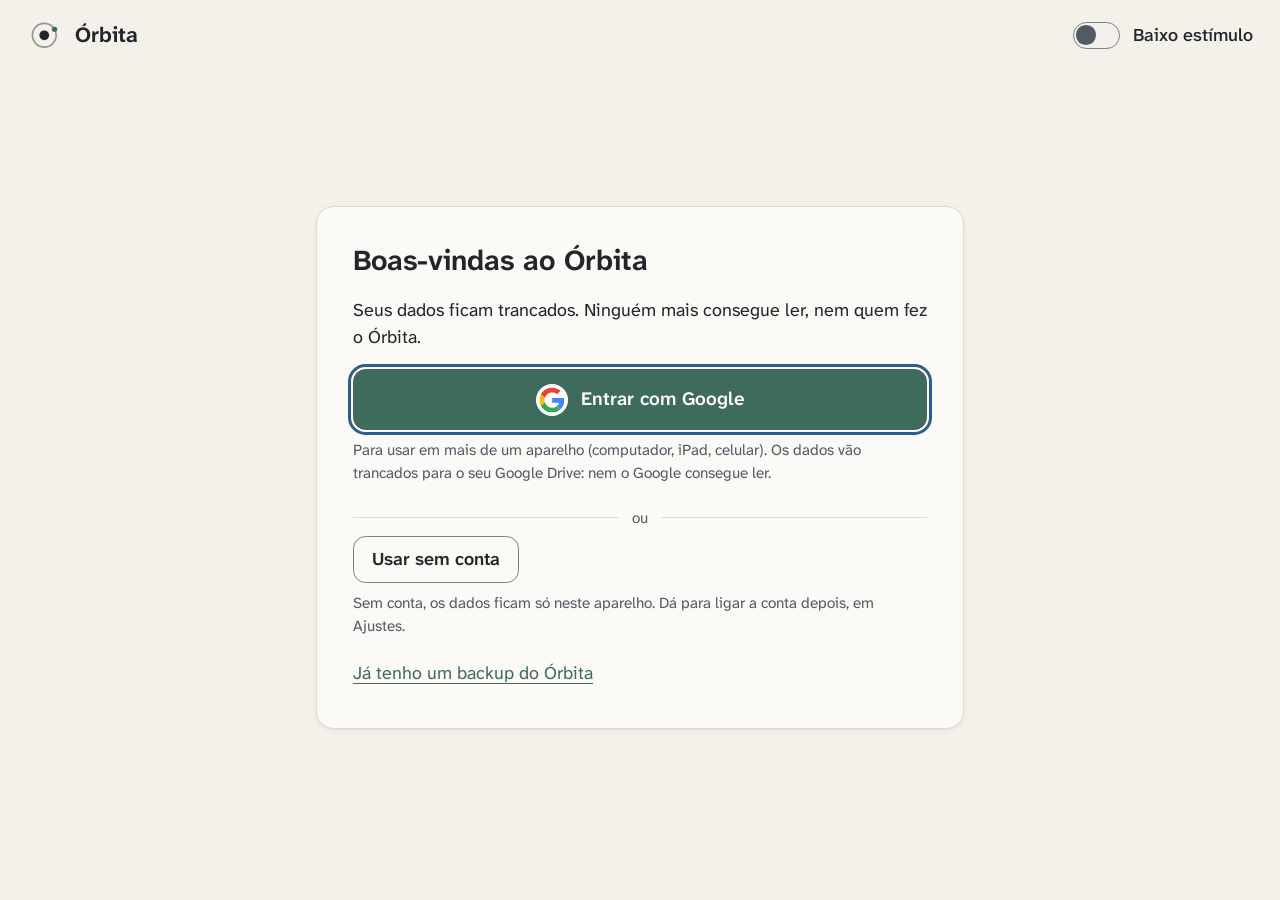
==== app/index.html @ f9fe40c5 "Versão de navegador 0.50.0" ====
<!doctype html>
<html lang="pt-BR">
  <head>
    <meta charset="UTF-8" />
    <meta name="viewport" content="width=device-width, initial-scale=1.0" />
    <title>Órbita</title>
    <script type="module" crossorigin src="./assets/index-B5JWVv5S.js"></script>
    <link rel="stylesheet" crossorigin href="./assets/index-Dn62kOT_.css">
      <link rel="manifest" href="./manifest.webmanifest" />
    <link rel="apple-touch-icon" href="./icone-180.png" />
    <meta name="apple-mobile-web-app-capable" content="yes" />
    <meta name="mobile-web-app-capable" content="yes" />
    <meta name="apple-mobile-web-app-title" content="Órbita" />
    <meta name="apple-mobile-web-app-status-bar-style" content="default" />
    <meta name="theme-color" content="#f3efe6" />
  </head>
  <body>
    <div id="raiz"></div>
  </body>
</html>
---- app/assets/index-Dn62kOT_.css ----
@font-face{font-family:Atkinson Hyperlegible Next Variable;font-style:normal;font-display:swap;font-weight:200 800;src:url(./atkinson-hyperlegible-next-latin-ext-wght-normal-C6vrW8VD.woff2)format("woff2-variations");unicode-range:U+100-2BA,U+2BD-2C5,U+2C7-2CC,U+2CE-2D7,U+2DD-2FF,U+304,U+308,U+329,U+1D00-1DBF,U+1E00-1E9F,U+1EF2-1EFF,U+2020,U+20A0-20AB,U+20AD-20C0,U+2113,U+2C60-2C7F,U+A720-A7FF}@font-face{font-family:Atkinson Hyperlegible Next Variable;font-style:normal;font-display:swap;font-weight:200 800;src:url(./atkinson-hyperlegible-next-latin-wght-normal-BcXVPD7q.woff2)format("woff2-variations");unicode-range:U+??,U+131,U+152-153,U+2BB-2BC,U+2C6,U+2DA,U+2DC,U+304,U+308,U+329,U+2000-206F,U+20AC,U+2122,U+2191,U+2193,U+2212,U+2215,U+FEFF,U+FFFD}@font-face{font-family:Lexend Variable;font-style:normal;font-display:swap;font-weight:100 900;src:url(./lexend-vietnamese-wght-normal-RvljkFvg.woff2)format("woff2-variations");unicode-range:U+102-103,U+110-111,U+128-129,U+168-169,U+1A0-1A1,U+1AF-1B0,U+300-301,U+303-304,U+308-309,U+323,U+329,U+1EA0-1EF9,U+20AB}@font-face{font-family:Lexend Variable;font-style:normal;font-display:swap;font-weight:100 900;src:url(./lexend-latin-ext-wght-normal-B6JQhE1e.woff2)format("woff2-variations");unicode-range:U+100-2BA,U+2BD-2C5,U+2C7-2CC,U+2CE-2D7,U+2DD-2FF,U+304,U+308,U+329,U+1D00-1DBF,U+1E00-1E9F,U+1EF2-1EFF,U+2020,U+20A0-20AB,U+20AD-20C0,U+2113,U+2C60-2C7F,U+A720-A7FF}@font-face{font-family:Lexend Variable;font-style:normal;font-display:swap;font-weight:100 900;src:url(./lexend-latin-wght-normal-ci0D1wrL.woff2)format("woff2-variations");unicode-range:U+??,U+131,U+152-153,U+2BB-2BC,U+2C6,U+2DA,U+2DC,U+304,U+308,U+329,U+2000-206F,U+20AC,U+2122,U+2191,U+2193,U+2212,U+2215,U+FEFF,U+FFFD}@font-face{font-family:OpenDyslexic;font-style:normal;font-weight:400;font-display:swap;src:url(./OpenDyslexic-Regular-lDhYFwX0.woff2)format("woff2")}@font-face{font-family:OpenDyslexic;font-style:normal;font-weight:700;font-display:swap;src:url(./OpenDyslexic-Bold---3zZrhu.woff2)format("woff2")}@font-face{font-family:Inter Variable;font-style:normal;font-display:swap;font-weight:100 900;src:url(./inter-latin-ext-wght-normal-DO1Apj_S.woff2)format("woff2-variations");unicode-range:U+100-2BA,U+2BD-2C5,U+2C7-2CC,U+2CE-2D7,U+2DD-2FF,U+304,U+308,U+329,U+1D00-1DBF,U+1E00-1E9F,U+1EF2-1EFF,U+2020,U+20A0-20AB,U+20AD-20C0,U+2113,U+2C60-2C7F,U+A720-A7FF}@font-face{font-family:Inter Variable;font-style:normal;font-display:swap;font-weight:100 900;src:url(./inter-latin-wght-normal-Dx4kXJAl.woff2)format("woff2-variations");unicode-range:U+??,U+131,U+152-153,U+2BB-2BC,U+2C6,U+2DA,U+2DC,U+304,U+308,U+329,U+2000-206F,U+20AC,U+2122,U+2191,U+2193,U+2212,U+2215,U+FEFF,U+FFFD}@font-face{font-family:Nunito Variable;font-style:normal;font-display:swap;font-weight:200 1000;src:url(./nunito-latin-ext-wght-normal-CXYtwYOx.woff2)format("woff2-variations");unicode-range:U+100-2BA,U+2BD-2C5,U+2C7-2CC,U+2CE-2D7,U+2DD-2FF,U+304,U+308,U+329,U+1D00-1DBF,U+1E00-1E9F,U+1EF2-1EFF,U+2020,U+20A0-20AB,U+20AD-20C0,U+2113,U+2C60-2C7F,U+A720-A7FF}@font-face{font-family:Nunito Variable;font-style:normal;font-display:swap;font-weight:200 1000;src:url(./nunito-latin-wght-normal-BzFMHfZw.woff2)format("woff2-variations");unicode-range:U+??,U+131,U+152-153,U+2BB-2BC,U+2C6,U+2DA,U+2DC,U+304,U+308,U+329,U+2000-206F,U+20AC,U+2122,U+2191,U+2193,U+2212,U+2215,U+FEFF,U+FFFD}@font-face{font-family:Literata Variable;font-style:normal;font-display:swap;font-weight:200 900;src:url(./literata-latin-ext-wght-normal-BnEbWgdZ.woff2)format("woff2-variations");unicode-range:U+100-2BA,U+2BD-2C5,U+2C7-2CC,U+2CE-2D7,U+2DD-2FF,U+304,U+308,U+329,U+1D00-1DBF,U+1E00-1E9F,U+1EF2-1EFF,U+2020,U+20A0-20AB,U+20AD-20C0,U+2113,U+2C60-2C7F,U+A720-A7FF}@font-face{font-family:Literata Variable;font-style:normal;font-display:swap;font-weight:200 900;src:url(./literata-latin-wght-normal-DLxlUchJ.woff2)format("woff2-variations");unicode-range:U+??,U+131,U+152-153,U+2BB-2BC,U+2C6,U+2DA,U+2DC,U+304,U+308,U+329,U+2000-206F,U+20AC,U+2122,U+2191,U+2193,U+2212,U+2215,U+FEFF,U+FFFD}@font-face{font-family:JetBrains Mono Variable;font-style:normal;font-display:swap;font-weight:100 800;src:url(./jetbrains-mono-latin-ext-wght-normal-DBQx-q_a.woff2)format("woff2-variations");unicode-range:U+100-2BA,U+2BD-2C5,U+2C7-2CC,U+2CE-2D7,U+2DD-2FF,U+304,U+308,U+329,U+1D00-1DBF,U+1E00-1E9F,U+1EF2-1EFF,U+2020,U+20A0-20AB,U+20AD-20C0,U+2113,U+2C60-2C7F,U+A720-A7FF}@font-face{font-family:JetBrains Mono Variable;font-style:normal;font-display:swap;font-weight:100 800;src:url(./jetbrains-mono-latin-wght-normal-B9CIFXIH.woff2)format("woff2-variations");unicode-range:U+??,U+131,U+152-153,U+2BB-2BC,U+2C6,U+2DA,U+2DC,U+304,U+308,U+329,U+2000-206F,U+20AC,U+2122,U+2191,U+2193,U+2212,U+2215,U+FEFF,U+FFFD}@font-face{font-family:Comic Neue;font-style:normal;font-display:swap;font-weight:400;src:url(./comic-neue-latin-400-normal-BdhG8RSD.woff2)format("woff2");unicode-range:U+??,U+131,U+152-153,U+2BB-2BC,U+2C6,U+2DA,U+2DC,U+304,U+308,U+329,U+2000-206F,U+20AC,U+2122,U+2191,U+2193,U+2212,U+2215,U+FEFF,U+FFFD}@font-face{font-family:Comic Neue;font-style:normal;font-display:swap;font-weight:700;src:url(./comic-neue-latin-700-normal-NE4Vcoll.woff2)format("woff2");unicode-range:U+??,U+131,U+152-153,U+2BB-2BC,U+2C6,U+2DA,U+2DC,U+304,U+308,U+329,U+2000-206F,U+20AC,U+2122,U+2191,U+2193,U+2212,U+2215,U+FEFF,U+FFFD}@font-face{font-family:Andika;font-style:normal;font-display:swap;font-weight:400;src:url(./andika-latin-ext-400-normal-D580Nkki.woff2)format("woff2");unicode-range:U+100-2BA,U+2BD-2C5,U+2C7-2CC,U+2CE-2D7,U+2DD-2FF,U+304,U+308,U+329,U+1D00-1DBF,U+1E00-1E9F,U+1EF2-1EFF,U+2020,U+20A0-20AB,U+20AD-20C0,U+2113,U+2C60-2C7F,U+A720-A7FF}@font-face{font-family:Andika;font-style:normal;font-display:swap;font-weight:400;src:url(./andika-latin-400-normal-BTFTIZb-.woff2)format("woff2");unicode-range:U+??,U+131,U+152-153,U+2BB-2BC,U+2C6,U+2DA,U+2DC,U+304,U+308,U+329,U+2000-206F,U+20AC,U+2122,U+2191,U+2193,U+2212,U+2215,U+FEFF,U+FFFD}@font-face{font-family:Andika;font-style:normal;font-display:swap;font-weight:700;src:url(./andika-latin-ext-700-normal-Ch3SGZaH.woff2)format("woff2");unicode-range:U+100-2BA,U+2BD-2C5,U+2C7-2CC,U+2CE-2D7,U+2DD-2FF,U+304,U+308,U+329,U+1D00-1DBF,U+1E00-1E9F,U+1EF2-1EFF,U+2020,U+20A0-20AB,U+20AD-20C0,U+2113,U+2C60-2C7F,U+A720-A7FF}@font-face{font-family:Andika;font-style:normal;font-display:swap;font-weight:700;src:url(./andika-latin-700-normal-Dk95f5lc.woff2)format("woff2");unicode-range:U+??,U+131,U+152-153,U+2BB-2BC,U+2C6,U+2DA,U+2DC,U+304,U+308,U+329,U+2000-206F,U+20AC,U+2122,U+2191,U+2193,U+2212,U+2215,U+FEFF,U+FFFD}:root{--fonte-texto:"Atkinson Hyperlegible Next Variable", "Segoe UI", sans-serif;--tamanho-base:18px;--densidade:1;--espaco-letras:0em;--altura-linha:1.5;--espaco-1:calc(.25rem * var(--densidade));--espaco-2:calc(.5rem * var(--densidade));--espaco-3:calc(.75rem * var(--densidade));--espaco-4:calc(1rem * var(--densidade));--espaco-5:calc(1.5rem * var(--densidade));--espaco-6:calc(2rem * var(--densidade));--espaco-7:calc(3rem * var(--densidade));--multiplicador-cantos:1;--canto-pequeno:calc(.4rem * var(--multiplicador-cantos));--canto:calc(.7rem * var(--multiplicador-cantos));--canto-grande:calc(1rem * var(--multiplicador-cantos));--fundo-imagem:none;--fundo-tamanho:auto;--fundo-repetir:no-repeat;--fundo-desfoque:0px;--fundo-escurecimento:0;--opacidade-paineis:1;--opacidade-cartoes:1;--sombra:0 1px 2px #0000000d, 0 2px 8px #0000000a;--transicao:.12s ease-out;--largura-leitura:44rem}:root[data-modo=escuro]{--sombra:0 1px 2px #0000004d}:root[data-sem-sombra=true]{--sombra:none}:root[data-baixo-estimulo=true]{--transicao:0s;--sombra:none}@media (prefers-reduced-motion:reduce){:root{--transicao:0s}}:root[data-baixo-estimulo=true] *,:root[data-baixo-estimulo=true] :before,:root[data-baixo-estimulo=true] :after{transition:none!important;animation:none!important}*{box-sizing:border-box}html{font-size:var(--tamanho-base);background:var(--cor-fundo)}body:before,body:after{content:"";z-index:-1;pointer-events:none;position:fixed}body:before{inset:calc(-2 * var(--fundo-desfoque));background-image:var(--fundo-imagem);background-size:var(--fundo-tamanho);background-repeat:var(--fundo-repetir);filter:blur(var(--fundo-desfoque));background-position:50%}body:after{background:rgb(0 0 0/var(--fundo-escurecimento));inset:0}html,body,#raiz{height:100%;margin:0}body{color:var(--cor-texto);font-family:var(--fonte-texto);line-height:var(--altura-linha);letter-spacing:var(--espaco-letras);word-spacing:calc(var(--espaco-letras) * 2);-webkit-font-smoothing:antialiased;text-rendering:optimizelegibility}h1,h2,h3{margin:0;font-weight:650;line-height:1.25}h1{font-size:1.75rem}h2{font-size:1.15rem}h3{font-size:1.05rem}p{margin:0}:focus-visible,[data-focus-visible]{outline:3px solid var(--cor-foco);outline-offset:2px}:focus:not(:focus-visible):not([data-focus-visible]){outline:none}::selection{background:var(--cor-destaque);color:var(--cor-texto-sobre-destaque)}kbd{letter-spacing:0;border:1px solid var(--cor-borda-controle);border-radius:var(--canto-pequeno);background:var(--cor-superficie);min-width:1.8em;color:var(--cor-texto);text-align:center;border-bottom-width:2px;padding:.1em .5em;font-family:inherit;font-size:.85em;font-weight:600;display:inline-block}svg[stroke-linecap]{stroke-width:var(--traco-icone,2);stroke-linecap:var(--pontas-icone,round);stroke-linejoin:var(--juncao-icone,round)}[data-icones-efeito=nenhum]{--filtro-icone:none}[data-icones-efeito=rabiscado]{--filtro-icone:url(#orbita-rabiscado)}[data-icones-efeito=carimbo]{--filtro-icone:drop-shadow(.12em .12em 0 color-mix(in srgb, var(--cor-destaque) 70%, transparent))}[data-icones-efeito=brilho]{--filtro-icone:drop-shadow(0 0 .14em color-mix(in srgb, var(--cor-destaque) 80%, transparent))}svg.icone{filter:var(--filtro-icone,none)}:root[data-baixo-estimulo=true] svg.icone{filter:none}:root[data-vidro=true] .cartao,:root[data-vidro=true] .lateral{background:rgb(var(--cor-superficie-rgb) / var(--opacidade-cartoes));-webkit-backdrop-filter:blur(12px);backdrop-filter:blur(12px)}:root[data-contorno=true] :is(.conteudo,.lateral),:root[data-contorno=true] :is(.conteudo,.lateral) *{--halo:rgb(var(--cor-fundo-rgb));text-shadow:0 0 1px var(--halo), 0 0 1px var(--halo), 0 0 2px var(--halo), 0 0 3px var(--halo), 0 0 6px var(--halo), 0 0 12px var(--halo)}:root[data-contorno=true] :is(.botao.principal,.botao.principal *,.segmentado-opcao[data-selected],.segmentado-opcao[data-selected] *,input,textarea,kbd){text-shadow:none}:root[data-contorno=true][data-vidro=true] :is(.cartao,.lateral){background:rgb(var(--cor-superficie-rgb) / max(var(--opacidade-cartoes), .6))}:root[data-contorno=true] .conteudo :is(h1,h2,h3,p,.link):not(.cartao *,.cartao,.janela *,.botao *,.previa-tema *){background:rgb(var(--cor-fundo-rgb) / .72);width:-moz-fit-content;width:fit-content;box-shadow:0 0 0 .3em rgb(var(--cor-fundo-rgb) / .72);border-radius:var(--canto-pequeno)}:root[data-contorno=true] :is(.previa-tema,.previa-tema *){text-shadow:none}.botao{justify-content:center;align-items:center;gap:var(--espaco-2);min-height:2.5rem;padding:var(--espaco-2) var(--espaco-4);border:1px solid var(--cor-borda-controle);border-radius:var(--canto);background:var(--cor-superficie);color:var(--cor-texto);font:inherit;cursor:pointer;transition:background var(--transicao), border-color var(--transicao);font-weight:600;display:inline-flex}.botao[data-hovered]{background:var(--cor-superficie-alternativa)}.botao.principal{background:var(--cor-destaque);border-color:var(--cor-destaque);color:var(--cor-texto-sobre-destaque)}.botao.principal[data-hovered]{filter:brightness(1.08)}:root[data-modo=escuro] .botao.principal[data-hovered]{filter:brightness(.92)}.botao-icone{border-radius:var(--canto);width:2.4rem;height:2.4rem;color:var(--cor-texto-suave);cursor:pointer;background:0 0;border:none;place-items:center;display:inline-grid}.botao-icone[data-hovered]{background:var(--cor-superficie-alternativa);color:var(--cor-texto)}.campo{gap:var(--espaco-2);flex-direction:column;display:flex}.campo-rotulo{font-weight:600}.campo-ajuda{color:var(--cor-texto-suave);font-size:.9rem}.segmentado{gap:var(--espaco-1);padding:var(--espaco-1);border:1px solid var(--cor-borda-controle);border-radius:var(--canto);background:var(--cor-fundo);flex-wrap:wrap;width:-moz-fit-content;width:fit-content;max-width:100%;display:flex}.segmentado-opcao{padding:var(--espaco-1) var(--espaco-3);border-radius:calc(var(--canto) - .2rem);min-height:2.1rem;color:var(--cor-texto-suave);cursor:pointer;transition:background var(--transicao), color var(--transicao);align-items:center;display:inline-flex}.segmentado-opcao[data-hovered]{color:var(--cor-texto);background:var(--cor-superficie-alternativa)}.segmentado-opcao[data-selected]{background:var(--cor-destaque);color:var(--cor-texto-sobre-destaque);font-weight:600}.interruptor{align-items:center;gap:var(--espaco-3);cursor:pointer;font-weight:600;display:inline-flex}.interruptor.compacto{font-weight:500}.interruptor-trilho{border:1px solid var(--cor-borda-controle);background:var(--cor-fundo);width:2.6rem;height:1.5rem;transition:background var(--transicao);border-radius:999px;flex:none;padding:.15rem}.interruptor-bolinha{background:var(--cor-texto-suave);width:calc(1.2rem - 2px);height:calc(1.2rem - 2px);transition:transform var(--transicao);border-radius:50%;display:block}.interruptor[data-selected] .interruptor-trilho{background:var(--cor-destaque);border-color:var(--cor-destaque)}.interruptor[data-selected] .interruptor-bolinha{background:var(--cor-texto-sobre-destaque);transform:translate(1.1rem)}.interruptor[data-focus-visible]{outline:none}.interruptor[data-focus-visible] .interruptor-trilho{outline:3px solid var(--cor-foco);outline-offset:2px}.cartao{gap:var(--espaco-5);padding:var(--espaco-5);border:1px solid var(--cor-borda);border-radius:var(--canto-grande);background:var(--cor-superficie);box-shadow:var(--sombra);flex-direction:column;display:flex}.lista-simples{gap:var(--espaco-2);margin:0;padding-left:1.2em;display:grid}.teclas{align-items:center;gap:var(--espaco-1);flex-wrap:wrap;display:inline-flex}.teclas-ou{color:var(--cor-texto-suave);padding:0 var(--espaco-1);font-size:.9em}.sobreposicao{z-index:100;padding:var(--espaco-5);background:#14161a73;place-items:center;display:grid;position:fixed;inset:0}.janela{border:1px solid var(--cor-borda);border-radius:var(--canto-grande);background:var(--cor-superficie);width:min(40rem,100%);max-height:100%;overflow:auto;box-shadow:0 8px 32px #0000002e}.janela.pequena{width:min(30rem,100%)}.janela.larga{width:min(60rem,100%)}.janela-dialogo{gap:var(--espaco-4);padding:var(--espaco-5) var(--espaco-6) var(--espaco-6);outline:none;flex-direction:column;display:flex}.janela-dialogo h2{font-size:1.35rem}.janela-topo{justify-content:space-between;align-items:center;gap:var(--espaco-4);display:flex}.janela-subtitulo{margin-top:var(--espaco-3);text-transform:uppercase;letter-spacing:.06em;color:var(--cor-texto-suave);font-size:.85rem;font-weight:650}.janela-acoes{justify-content:flex-end;gap:var(--espaco-3);margin-top:var(--espaco-3);flex-wrap:wrap;display:flex}.lista-atalhos{margin:0;display:grid}.lista-atalhos>div{justify-content:space-between;align-items:center;gap:var(--espaco-4);padding:var(--espaco-2) 0;border-bottom:1px solid var(--cor-borda);display:flex}.lista-atalhos>div:last-child{border-bottom:none}.lista-atalhos dd{flex:none;margin:0}.entrada{border:1px solid var(--cor-borda-controle);border-radius:var(--canto);background:var(--cor-superficie);align-items:stretch;display:flex;overflow:hidden}.entrada:focus-within{outline:3px solid var(--cor-foco);outline-offset:2px}.entrada-texto{min-width:0;min-height:2.75rem;padding:var(--espaco-2) var(--espaco-3);color:var(--cor-texto);font:inherit;letter-spacing:inherit;background:0 0;border:none;flex:1}.entrada-texto:focus{outline:none}.entrada-texto.sozinha{border:1px solid var(--cor-borda-controle);border-radius:var(--canto);background:var(--cor-superficie)}.entrada-texto.sozinha[data-focused]{outline:3px solid var(--cor-foco);outline-offset:2px}.entrada-botao{border:none;border-left:1px solid var(--cor-borda);width:2.75rem;color:var(--cor-texto-suave);cursor:pointer;background:0 0;place-items:center;display:grid}.entrada-botao[data-hovered]{color:var(--cor-texto);background:var(--cor-superficie-alternativa)}.entrada-botao[data-focus-visible]{outline-offset:-3px}.aviso{padding:var(--espaco-2) var(--espaco-3);border-left:4px solid var(--cor-atencao);border-radius:var(--canto-pequeno);background:var(--cor-superficie-alternativa);color:var(--cor-texto)}.aviso-ok,.aviso-info{border-left-color:var(--cor-destaque)}.texto-suave{color:var(--cor-texto-suave)}.visualmente-oculto{clip:rect(0 0 0 0);white-space:nowrap;width:1px;height:1px;position:absolute;overflow:hidden}.botoes{gap:var(--espaco-3);flex-wrap:wrap;align-items:center;display:flex}.links{gap:var(--espaco-2) var(--espaco-5);flex-wrap:wrap;display:flex}.link{padding:var(--espaco-1) 0;color:var(--cor-destaque);font:inherit;text-underline-offset:.2em;cursor:pointer;background:0 0;border:none;place-self:flex-start start;text-decoration:underline}.link[data-hovered]{color:var(--cor-texto)}.botao[data-disabled]{opacity:.55;cursor:not-allowed}.botoes-grandes{gap:var(--espaco-3);display:grid}.botao.grande{min-height:3.5rem;padding:var(--espaco-3) var(--espaco-4);justify-content:flex-start;gap:var(--espaco-3)}.opcoes-cartao{gap:var(--espaco-2);display:grid}.opcao-cartao{gap:var(--espaco-3);padding:var(--espaco-3) var(--espaco-4);border:1px solid var(--cor-borda-controle);border-radius:var(--canto);background:var(--cor-superficie);cursor:pointer;transition:background var(--transicao), border-color var(--transicao);align-items:flex-start;display:flex}.opcao-cartao[data-hovered]{background:var(--cor-superficie-alternativa)}.opcao-cartao[data-selected]{border-color:var(--cor-destaque);box-shadow:inset 0 0 0 1px var(--cor-destaque)}.opcao-cartao-marca{border:2px solid var(--cor-borda-controle);border-radius:50%;flex:none;width:1.15rem;height:1.15rem;margin-top:.2em}.opcao-cartao[data-selected] .opcao-cartao-marca{border-color:var(--cor-destaque);background:radial-gradient(circle, var(--cor-destaque) 0 45%, transparent 50%)}.opcao-cartao-texto{gap:var(--espaco-1);display:grid}.opcao-cartao-nome{gap:var(--espaco-2);flex-wrap:wrap;align-items:center;font-weight:650;display:flex}.opcao-cartao-descricao{color:var(--cor-texto-suave)}.selo{background:var(--cor-destaque);color:var(--cor-texto-sobre-destaque);border-radius:999px;padding:.1em .6em;font-size:.75rem;font-weight:650}.chave{gap:var(--espaco-4);display:grid}.chave-palavras{padding:var(--espaco-4);gap:var(--espaco-2) var(--espaco-4);border:1px dashed var(--cor-borda-controle);border-radius:var(--canto);background:var(--cor-fundo);grid-template-columns:repeat(auto-fill,minmax(10rem,1fr));margin:0;list-style:none;display:grid}.chave-palavras li{align-items:baseline;gap:var(--espaco-3);display:flex}.chave-numero{color:var(--cor-texto-suave);text-align:right;min-width:1.2em;font-size:.9rem}.chave-palavra{letter-spacing:.03em;font-size:1.2rem;font-weight:650}.so-impressao{display:none}@media print{body *{visibility:hidden!important}.so-impressao,.so-impressao *{visibility:visible!important}.so-impressao{font:14pt/1.8 var(--fonte-texto);color:#000;white-space:pre-wrap;background:#fff;padding:2cm;display:block;position:fixed;inset:0}}.palavras-grade{gap:var(--espaco-3) var(--espaco-4);grid-template-columns:repeat(auto-fill,minmax(11rem,1fr));display:grid}.palavra-estado{min-height:1.4em;color:var(--cor-texto-suave);gap:var(--espaco-1);align-items:center;font-size:.85rem;display:inline-flex}.palavra-estado.ok{color:var(--cor-destaque)}.formulario{gap:var(--espaco-4);flex-direction:column;display:flex}.linha-campo{gap:var(--espaco-3);flex-wrap:wrap;align-items:flex-end;display:flex}.linha-campo .campo{flex:1;min-width:14rem}.linha-ajuste{justify-content:space-between;align-items:center;gap:var(--espaco-4);flex-wrap:wrap;display:flex}.lista-notas{margin:0;padding:0;list-style:none;display:grid}.lista-notas li{gap:var(--espaco-3);padding:var(--espaco-2) 0;border-bottom:1px solid var(--cor-borda);grid-template-columns:1fr auto auto;align-items:center;display:grid}.lista-notas li:last-child{border-bottom:none}.nota-texto{overflow-wrap:anywhere}.nota-data{color:var(--cor-texto-suave);font-size:.85rem}.cartao>.botao{align-self:flex-start}.quebra{overflow-wrap:anywhere}.pequeno{font-size:.85rem}.com-icone{align-items:center;gap:var(--espaco-2);display:inline-flex}.multilinha{resize:vertical;min-height:5rem;line-height:inherit}.lista-cartoes{gap:var(--espaco-3);margin:0;padding:0;list-style:none;display:grid}.cartao.compacto{padding:var(--espaco-4);gap:var(--espaco-3)}.cartao-projeto{text-align:left;width:100%;font:inherit;color:inherit;cursor:pointer;transition:border-color var(--transicao), background var(--transicao);flex-direction:row;justify-content:space-between;align-items:center;display:flex}.cartao-projeto[data-hovered]{border-color:var(--cor-borda-controle);background:var(--cor-superficie-alternativa)}.cartao-projeto-texto{gap:var(--espaco-1);min-width:0;display:grid}.cartao-projeto-titulo{font-size:1.05rem;font-weight:650}.cartao-projeto-seta{color:var(--cor-texto-suave);flex:none}.etiqueta-estado{border:1px solid var(--cor-borda-controle);color:var(--cor-texto-suave);background:var(--cor-superficie);border-radius:999px;flex:none;padding:.15em .7em;font-size:.8rem;font-weight:650}.estado-ativo,.estado-fazendo{border-color:var(--cor-destaque);color:var(--cor-destaque)}.estado-em_uso{border-color:color-mix(in srgb, var(--cor-destaque) 45%, var(--cor-borda-controle));color:var(--cor-texto);background:color-mix(in srgb, var(--cor-destaque) 10%, var(--cor-superficie))}.menu-popover{border:1px solid var(--cor-borda-controle);border-radius:var(--canto);background:var(--cor-superficie);min-width:13rem;padding:var(--espaco-1);box-shadow:0 6px 24px #00000024}.menu{outline:none;display:grid}.menu-item{padding:var(--espaco-2) var(--espaco-3);border-radius:var(--canto-pequeno);cursor:pointer;outline:none}.menu-item[data-focused]{background:var(--cor-superficie-alternativa)}.menu-item[data-focus-visible]{outline:3px solid var(--cor-foco);outline-offset:-3px}.caixa{align-items:flex-start;gap:var(--espaco-3);cursor:pointer;flex:1;min-width:0;display:inline-flex}.caixa-quadrado{border:2px solid var(--cor-borda-controle);border-radius:var(--canto-pequeno);color:#0000;flex:none;place-items:center;width:1.25rem;height:1.25rem;margin-top:.15em;display:grid}.caixa-quadrado svg{width:.9rem;height:.9rem}.caixa[data-selected] .caixa-quadrado{background:var(--cor-destaque);border-color:var(--cor-destaque);color:var(--cor-texto-sobre-destaque)}.caixa[data-focus-visible]{outline:none}.caixa[data-focus-visible] .caixa-quadrado{outline:3px solid var(--cor-foco);outline-offset:2px}.recado-area{left:50%;bottom:var(--espaco-5);z-index:20;pointer-events:none;position:fixed;transform:translate(-50%)}.recado{padding:var(--espaco-2) var(--espaco-4);border-radius:var(--canto);background:var(--cor-texto);color:var(--cor-fundo);box-shadow:0 4px 16px #0000002e}button.segmentado-opcao{font:inherit;letter-spacing:inherit;background:0 0;border:none}.linha-campos{gap:var(--espaco-3);flex-wrap:wrap;display:flex}.linha-campos .campo{flex:1;min-width:9rem}.janela-acoes .separado{margin-right:auto}input[type=date].entrada-texto,input[type=time].entrada-texto{color-scheme:inherit}.grade-temas,.grade-fundos{gap:var(--espaco-3);grid-template-columns:repeat(auto-fill,minmax(8.5rem,1fr));display:grid}.opcao-tema,.opcao-fundo{gap:var(--espaco-2);padding:var(--espaco-2);border:1px solid var(--cor-borda);border-radius:var(--canto);cursor:pointer;font-size:.9rem;display:grid}.opcao-tema[data-hovered],.opcao-fundo[data-hovered]{background:var(--cor-superficie-alternativa)}.opcao-tema[data-selected],.opcao-fundo[data-selected]{border-color:var(--cor-destaque);box-shadow:inset 0 0 0 2px var(--cor-destaque);font-weight:650}.opcao-tema[data-focus-visible],.opcao-fundo[data-focus-visible]{outline:3px solid var(--cor-foco);outline-offset:2px}.amostra-tema{border:1px solid var(--cor-borda);height:4.5rem;padding:var(--espaco-2);place-items:center;display:grid}.amostra-painel{border:1px solid;border-radius:4px;gap:4px;width:80%;padding:6px;display:grid}.amostra-linha{border-radius:2px;height:4px;display:block}.amostra-linha.curta{width:60%}.amostra-botao{border-radius:3px;width:40%;height:8px;margin-top:2px;display:block}.amostra-fundo{border:1px solid var(--cor-borda);border-radius:var(--canto-pequeno);height:4.5rem;color:var(--cor-texto-suave);background-position:50%;place-items:center;display:grid}.controle-deslizante{gap:var(--espaco-2);display:grid}.trilho{height:1.75rem;position:relative}.trilho:before{content:"";background:var(--cor-superficie-alternativa);border:1px solid var(--cor-borda-controle);border-radius:3px;height:6px;position:absolute;top:50%;left:0;right:0;transform:translateY(-50%)}.trilho-preenchido{background:var(--cor-destaque);border-radius:3px;height:6px;position:absolute;top:50%;left:0;transform:translateY(-50%)}.botao-deslizante{background:var(--cor-superficie);border:2px solid var(--cor-destaque);width:1.4rem;height:1.4rem;box-shadow:var(--sombra);border-radius:50%;top:50%}.botao-deslizante[data-focus-visible]{outline:3px solid var(--cor-foco);outline-offset:2px}.escolha-botao{text-align:left;justify-content:space-between;width:100%;max-width:28rem}.escolha-valor{text-overflow:ellipsis;white-space:nowrap;overflow:hidden}.escolha-valor[data-placeholder]{color:var(--cor-texto-suave)}.escolha-popover{max-height:18rem;min-width:var(--trigger-width);overflow-y:auto}.menu-item[data-selected]{font-weight:650}.barra-progresso{gap:var(--espaco-2);display:grid}.barra-progresso-trilho{background:var(--cor-superficie-alternativa);border:1px solid var(--cor-borda-controle);border-radius:999px;height:.6rem;overflow:hidden}.barra-progresso-preenchido{background:var(--cor-destaque);height:100%}.entrada-botao.gravando,.entrada-botao.gravando[data-hovered]{color:var(--cor-texto-sobre-destaque);background:var(--cor-destaque)}.ditado-situacao{color:var(--cor-texto-suave);margin:0;font-size:.9rem}.ditado-situacao.gravando{color:var(--cor-texto);font-weight:600}.ditado-acoes{margin-top:var(--espaco-1)}.entrada .entrada-texto.multilinha{border:none}.revisao-comparar{gap:var(--espaco-3);display:grid}.revisao-comparar section{gap:var(--espaco-1);display:grid}.revisao-texto{padding:var(--espaco-3);border:1px solid var(--cor-borda);border-radius:var(--canto);white-space:pre-wrap;margin:0}.revisao-texto.revisado{border-color:var(--cor-destaque);border-width:2px}.ditado-ancora{gap:var(--espaco-2);display:grid}.ditado-ancora:empty{display:none}.entrada-botoes-coluna{border-left:1px solid var(--cor-borda);flex-direction:column;display:flex}.entrada-botoes-coluna .entrada-botao{border-left:none;min-height:2.75rem}.rico-caixa{border:1px solid var(--cor-borda-controle);border-radius:var(--canto);background:var(--cor-superficie);overflow:hidden}.rico-caixa:focus-within{outline:3px solid var(--cor-foco);outline-offset:2px}.rico-barra{padding:var(--espaco-1);border-bottom:1px solid var(--cor-borda);background:var(--cor-superficie-alternativa);flex-wrap:wrap;align-items:center;gap:2px;display:flex}.rico-botao{border-radius:var(--canto-pequeno);width:2.25rem;height:2.25rem;color:var(--cor-texto);cursor:pointer;background:0 0;border:1px solid #0000;place-items:center;display:grid}.rico-botao[data-hovered]{background:var(--cor-superficie)}.rico-botao[data-selected]{background:var(--cor-superficie);border-color:var(--cor-borda-controle);color:var(--cor-destaque)}.rico-botao[data-disabled]{opacity:.4;cursor:default}.rico-botao[data-focus-visible]{outline:3px solid var(--cor-foco);outline-offset:-2px}.rico-separador{width:1px;height:1.5rem;margin:0 var(--espaco-1);background:var(--cor-borda)}.rico-espaco{flex:1}.rico-barra .entrada-botao{border-radius:var(--canto-pequeno);border-left:none;width:2.25rem;height:2.25rem}.rico-conteudo{min-height:6rem;max-height:22rem;padding:var(--espaco-2) var(--espaco-3);line-height:var(--altura-linha,1.5);outline:none;overflow-y:auto}.rico-conteudo p,.texto-rico p{margin:0 0 .5em}.rico-conteudo h2,.texto-rico h2{margin:.6em 0 .3em;font-size:1.2em}.rico-conteudo h3,.texto-rico h3{margin:.5em 0 .3em;font-size:1.05em}.rico-conteudo ul,.rico-conteudo ol,.texto-rico ul,.texto-rico ol{margin:0 0 .5em;padding-left:1.4em}.rico-conteudo blockquote,.texto-rico blockquote{padding-left:var(--espaco-3);border-left:3px solid var(--cor-borda-controle);color:var(--cor-texto-suave);margin:0 0 .5em}.rico-conteudo mark,.texto-rico mark{background:color-mix(in srgb, var(--cor-destaque) 22%, transparent);color:inherit;border-radius:2px;padding:0 2px}.rico-conteudo a,.texto-rico a{color:var(--cor-destaque);text-decoration:underline}.rico-conteudo ul[data-type=taskList],.texto-rico ul[data-type=taskList]{padding-left:.2em;list-style:none}.rico-conteudo ul[data-type=taskList] li,.texto-rico ul[data-type=taskList] li{align-items:flex-start;gap:.5em;display:flex}.rico-conteudo ul[data-type=taskList] li>label,.texto-rico ul[data-type=taskList] li>label{margin-top:.2em}.rico-conteudo ul[data-type=taskList] li>div,.texto-rico ul[data-type=taskList] li>div{flex:1}.rico-conteudo p.is-editor-empty:first-child:before{content:attr(data-placeholder);color:var(--cor-texto-suave);float:left;pointer-events:none;height:0}.texto-rico>:last-child,.texto-rico>:last-child>:last-child{margin-bottom:0}.resumo-previa{white-space:pre;width:100%;min-height:18rem;font-family:ui-monospace,Cascadia Code,Consolas,monospace;font-size:.9rem;line-height:1.5;overflow:auto}.livro-selo{background:var(--cor-fundo-suave);color:var(--cor-texto-suave);border:1px solid var(--cor-borda-suave);border-radius:999px;padding:.1rem .5rem;font-size:.8rem}.leitor-tela{z-index:50;background:var(--cor-fundo);flex-direction:column;display:flex;position:fixed;inset:0}.leitor-barra{align-items:center;gap:var(--espaco-3);padding:var(--espaco-2) var(--espaco-3);border-bottom:1px solid var(--cor-borda-suave);flex-wrap:wrap;display:flex}.leitor-titulo{flex:1;min-width:8rem}.leitor-controles{align-items:center;gap:var(--espaco-2);flex-wrap:wrap;display:flex}.leitor-conteudo{flex:1;align-items:stretch;min-height:0;display:flex}.leitor-pagina{flex:1;min-width:0;height:100%;overflow:auto}.leitor-seta{min-width:3rem;color:var(--cor-texto);cursor:pointer;background:0 0;border:none;justify-content:center;align-items:center;display:flex}.leitor-seta[data-hovered]{background:var(--cor-superficie-alternativa)}.leitor-aviso{padding:var(--espaco-3)}.tabela-rolagem{margin:var(--espaco-3) 0;overflow-x:auto}.tabela-dados{border-collapse:collapse;width:100%;font-size:.92rem}.tabela-dados th,.tabela-dados td{padding:var(--espaco-2) var(--espaco-3);text-align:right;white-space:nowrap;border-bottom:1px solid var(--cor-borda-suave)}.tabela-dados th[scope=col]{font-weight:650}.tabela-dados th[scope=row]{text-align:left;font-weight:500}.tabela-dados thead th,.tabela-dados tfoot th,.tabela-dados tfoot td{font-weight:650}.tabela-dados tfoot td,.tabela-dados tfoot th{border-top:2px solid var(--cor-borda);border-bottom:none}.graficos-lado-a-lado{gap:var(--espaco-5);flex-wrap:wrap;align-items:flex-start;display:flex}.graficos-lado-a-lado>div{flex:1;min-width:15rem}.grafico-pizza{gap:var(--espaco-4);flex-wrap:wrap;align-items:center;display:flex}.grafico-legenda{flex:1;min-width:10rem}.grafico-linha{gap:var(--espaco-1);flex-direction:column;display:flex}.grafico-linha svg{width:100%;height:7rem}.grafico-linha-meses{color:var(--cor-texto-suave);justify-content:space-between;margin:0;padding:0;font-size:.8rem;list-style:none;display:flex}.dinheiro-intervalo{gap:var(--espaco-3);margin:var(--espaco-2) 0;flex-wrap:wrap;display:flex}.dinheiro-intervalo .campo{flex:1;min-width:9rem;margin:0}.dinheiro-filtros{align-items:flex-end;gap:var(--espaco-3) var(--espaco-4);margin:var(--espaco-3) 0 var(--espaco-1);flex-wrap:wrap;display:flex}.dinheiro-filtros .campo{flex:1;min-width:12rem;margin:0}.leitor-ajustes{gap:var(--espaco-3);padding:var(--espaco-3) var(--espaco-4);border-bottom:1px solid var(--cor-borda-suave);background:var(--cor-superficie);flex-direction:column;max-height:50vh;display:flex;overflow:auto}.leitor-caneta-barra{align-items:center;gap:var(--espaco-3) var(--espaco-4);padding:var(--espaco-2) var(--espaco-4);border-bottom:1px solid var(--cor-borda-suave);background:var(--cor-superficie);flex-wrap:wrap;display:flex}.leitor-caneta-opcoes{align-items:center;gap:var(--espaco-3) var(--espaco-4);flex-wrap:wrap;display:flex}.leitor-painel{width:min(90vw,22rem);padding:var(--espaco-4);background:var(--cor-superficie);border-left:1px solid var(--cor-borda-suave);z-index:2;position:absolute;top:0;bottom:0;right:0;overflow:auto;box-shadow:-4px 0 16px #00000014}.leitor-painel-topo{justify-content:space-between;align-items:center;gap:var(--espaco-3);margin-bottom:var(--espaco-3);display:flex}.leitor-anotacao{padding:var(--espaco-3) 0;gap:var(--espaco-2);flex-direction:column;display:flex}.leitor-anotacao+.leitor-anotacao{border-top:1px solid var(--cor-borda-suave)}.leitor-anotacao-topo{align-items:center;gap:var(--espaco-2);display:flex}.grade-semana{gap:var(--espaco-2);margin:var(--espaco-3) 0;grid-template-columns:repeat(auto-fit,minmax(7.5rem,1fr));display:grid}.grade-dia{background:var(--cor-fundo-suave);border:1px solid var(--cor-borda-suave);border-radius:var(--raio-1);padding:var(--espaco-2);gap:var(--espaco-1);flex-direction:column;display:flex}.grade-dia-nome{color:var(--cor-texto-suave);text-align:center;margin:0;font-size:.85rem}.grade-dia ul{gap:var(--espaco-1);flex-direction:column;display:flex}.grade-aula{text-align:left;border:none;border-left:4px solid var(--etq);background:var(--cor-superficie);border-radius:var(--raio-1);width:100%;padding:var(--espaco-1) var(--espaco-2);color:var(--cor-texto);cursor:pointer;font:inherit;flex-direction:column;display:flex}.grade-aula-hora{color:var(--cor-texto-suave);font-size:.72rem}.grade-vazio{text-align:center}.cuidado-abas{gap:var(--espaco-2);margin-bottom:var(--espaco-3);flex-wrap:wrap;display:flex}.cuidado-aba{padding:var(--espaco-2) var(--espaco-3);border:1px solid var(--cor-borda-suave);background:var(--cor-superficie);color:var(--cor-texto);cursor:pointer;font:inherit;border-radius:999px;align-items:baseline;gap:.2rem;display:inline-flex}.cuidado-aba.ativa{background:var(--cor-destaque);border-color:var(--cor-destaque);color:var(--cor-texto-sobre-destaque)}.cuidado-aba.ativa .texto-suave{color:inherit;opacity:.85}.cuidado-sessao{padding:var(--espaco-3) 0}.cuidado-sessao+.cuidado-sessao{border-top:1px solid var(--cor-borda-suave)}.cor-nenhuma{border:1px dashed var(--cor-borda);background:0 0}.quadro-hobby{z-index:50;background:var(--cor-fundo);flex-direction:column;display:flex;position:fixed;inset:0}.quadro-rolagem{flex:1;min-height:0;position:relative;overflow:auto}.quadro-vazio{max-width:34rem;margin:var(--espaco-5) auto;text-align:center;padding:0 var(--espaco-4)}.quadro-dica{z-index:1;padding:var(--espaco-2) var(--espaco-4);background:var(--cor-fundo);border-bottom:1px solid var(--cor-borda-suave);margin:0;position:sticky;top:0}.quadro-chao{position:relative}.quadro-desenho-svg{z-index:6;touch-action:none;width:100%;height:100%;position:absolute;inset:0}.quadro-chao.desenhando .quadro-cartao-livre{pointer-events:none}.quadro-desenho-barra{align-items:center;gap:var(--espaco-2);padding:var(--espaco-2) var(--espaco-3);border-bottom:1px solid var(--cor-borda-suave);background:var(--cor-superficie);flex-wrap:wrap;display:flex}.quadro-desenho-cores{align-items:center;gap:var(--espaco-1);flex-wrap:wrap;display:inline-flex}.quadro-desenho-tam{width:7rem}.quadro-cartao-livre{background:var(--cor-superficie);border:1px solid var(--cor-borda-suave);border-radius:var(--raio-2);flex-direction:column;display:flex;position:absolute;overflow:hidden;box-shadow:0 2px 8px #00000014}.quadro-cartao-barra{background:var(--cor-superficie-alternativa);border-bottom:1px solid var(--cor-borda-suave);flex:none;justify-content:space-between;align-items:center;display:flex}.quadro-cartao-corpo{flex:1;min-height:0;display:flex;overflow:auto}.quadro-cartao-corpo>*{flex:1;min-width:0}.quadro-alca{color:var(--cor-texto-suave);cursor:grab;touch-action:none;align-items:center;padding:.2rem .3rem;display:inline-flex}.quadro-alca:focus-visible{outline:2px solid var(--cor-foco);outline-offset:-2px}.quadro-redimensiona{cursor:nwse-resize;touch-action:none;background:linear-gradient(135deg, transparent 50%, var(--cor-borda) 50%);border-bottom-right-radius:var(--raio-2);width:1.1rem;height:1.1rem;position:absolute;bottom:0;right:0}.quadro-texto{text-align:left;width:100%;color:var(--cor-texto);padding:var(--espaco-2) var(--espaco-3);cursor:text;font:inherit;background:0 0;border:none;display:block}.quadro-texto-editor{gap:var(--espaco-2);padding:var(--espaco-2);flex-direction:column;width:100%;display:flex}.quadro-imagem{cursor:zoom-in;background:0 0;border:none;justify-content:center;align-items:flex-start;width:100%;padding:0;display:flex}.quadro-imagem-mini{width:100%;height:auto;display:block}.quadro-arquivo{align-items:center;gap:var(--espaco-2);text-align:left;width:100%;color:var(--cor-texto);padding:var(--espaco-3);cursor:pointer;font:inherit;background:0 0;border:none;display:flex}.quadro-arquivo-icone{color:var(--cor-texto-suave);flex:none}.quadro-arquivo-nome{flex:1;min-width:0}.quadro-audio{width:100%;padding:var(--espaco-2);align-self:center}.quadro-gravando{align-items:center;gap:var(--espaco-2);color:var(--cor-destaque);display:flex}.saude-graficos{gap:var(--espaco-3);flex-direction:column;display:flex}.saude-barras-rolagem{overflow-x:auto}.saude-barras{gap:var(--espaco-1);align-items:flex-end;min-height:7rem;margin:0;padding:0;list-style:none;display:flex}.saude-barras>li{gap:var(--espaco-1);flex-direction:column;align-items:center;min-width:1.3rem;display:flex}.saude-coluna{border-radius:var(--raio-1);background:var(--cor-superficie-alternativa);flex-direction:column;justify-content:flex-end;width:1.3rem;height:6rem;display:flex;overflow:hidden}.saude-barra{background:var(--etq);width:100%}.saude-barra:first-child{border-radius:var(--raio-1) var(--raio-1) 0 0}.saude-barra-dia{color:var(--cor-texto-suave);text-align:center;white-space:nowrap;font-size:.68rem;line-height:1.1}.saude-legenda{gap:var(--espaco-2) var(--espaco-4);flex-wrap:wrap;margin:0;padding:0;font-size:.85rem;list-style:none;display:flex}.saude-legenda li{align-items:center;gap:var(--espaco-2);display:inline-flex}.previa-sobreposicao{z-index:60;padding:var(--espaco-4);background:#00000080;justify-content:center;align-items:center;display:flex;position:fixed;inset:0}.previa-caixa{background:var(--cor-superficie);border-radius:var(--raio-2);flex-direction:column;width:min(92vw,60rem);height:min(90vh,50rem);display:flex;overflow:hidden}.previa-topo{justify-content:space-between;align-items:center;gap:var(--espaco-3);padding:var(--espaco-2) var(--espaco-4);border-bottom:1px solid var(--cor-borda-suave);display:flex}.previa-corpo{background:var(--cor-fundo);flex:1;justify-content:center;min-height:0;display:flex;overflow:auto}.previa-imagem{align-self:flex-start;max-width:100%;height:auto}.previa-pdf{width:100%;height:100%}.previa-semprevia{text-align:center;max-width:28rem;padding:var(--espaco-4);margin:auto}.previa-acoes{gap:var(--espaco-2);padding:var(--espaco-3) var(--espaco-4);border-top:1px solid var(--cor-borda-suave);flex-wrap:wrap;justify-content:flex-end;display:flex}.leitor-grifo-popup{left:50%;bottom:var(--espaco-4);gap:var(--espaco-3);width:min(94vw,28rem);padding:var(--espaco-4);background:var(--cor-superficie);border:1px solid var(--cor-borda-suave);border-radius:var(--raio-2);z-index:3;flex-direction:column;display:flex;position:absolute;transform:translate(-50%);box-shadow:0 6px 24px #00000029}.leitor-grifo-trecho{color:var(--cor-texto-suave);max-height:6rem;font-style:italic;overflow:auto}.caderno-grupo{margin-bottom:var(--espaco-5)}.caderno-grupo-titulo{margin:0 0 var(--espaco-2);font-size:1.1rem}.caderno-grade{gap:var(--espaco-4);grid-template-columns:repeat(auto-fill,minmax(8.5rem,1fr));margin:0;padding:0;list-style:none;display:grid}.caderno-item{gap:var(--espaco-1);flex-direction:column;display:flex}.caderno-capa{aspect-ratio:3/4;border-radius:var(--raio-2);padding:var(--espaco-3);cursor:pointer;color:#fff;text-align:left;border:none;flex-direction:column;justify-content:flex-end;display:flex;position:relative;overflow:hidden;box-shadow:0 2px 8px #0000002e;container-type:size}.capa-titulo{white-space:pre-wrap;overflow-wrap:break-word;text-shadow:0 1px 4px #00000059;pointer-events:none;max-width:92%;margin:0;line-height:1.08;position:absolute;transform:translate(-50%,-50%)}.capa-titulo.arrastavel{pointer-events:auto;cursor:move;touch-action:none}.capa-editor{gap:var(--espaco-2)}.capa-editor-previa{aspect-ratio:3/4;border-radius:var(--raio-1);width:10rem;margin-inline:auto;position:relative;overflow:hidden;box-shadow:0 1px 6px #00000038;container-type:size}.capa-editor-fundo{position:absolute;inset:0}.capa-tracos{pointer-events:none;width:100%;height:100%;position:absolute;inset:0}.capa-editor-previa.pincel{cursor:crosshair;touch-action:none}.capa-editor-previa.pincel .capa-titulo{pointer-events:none}.capa-editor-controles{gap:var(--espaco-2)}.capa-editor-linha{gap:var(--espaco-2);flex-wrap:wrap}.caderno-cor-escolher.grande{border-style:solid;width:2rem;height:2rem}.caderno-capa:hover{filter:brightness(1.06)}.caderno-capa:focus-visible{outline:2px solid var(--cor-foco);outline-offset:2px}.caderno-capa-modo{top:var(--espaco-2);right:var(--espaco-2);opacity:.85;position:absolute}.caderno-capa-nome{text-shadow:0 1px 3px #0006;word-break:break-word;font-weight:600}.caderno-item-pe{justify-content:space-between;align-items:center;gap:var(--espaco-2);display:flex}.caderno-galeria{gap:var(--espaco-2);flex-wrap:wrap;display:flex}.caderno-galeria-opcao{cursor:pointer;border-radius:var(--raio-1);flex-direction:column;align-items:center;gap:.2rem;padding:.2rem;display:flex}.caderno-galeria-opcao[data-selected]{outline:2px solid var(--cor-destaque)}.caderno-galeria-amostra{border-radius:var(--raio-1);width:2.6rem;height:3.3rem;box-shadow:0 1px 4px #0003}.caderno-adesivos{gap:var(--espaco-3);flex-direction:column;display:flex}.caderno-adesivos-grupo{gap:var(--espaco-1);flex-direction:column;display:flex}.caderno-adesivos-grade{gap:var(--espaco-2);grid-template-columns:repeat(auto-fill,minmax(3.4rem,1fr));display:grid}.caderno-adesivo{aspect-ratio:1;background:var(--cor-fundo-suave);border:1px solid var(--cor-borda-suave);border-radius:var(--raio-1);cursor:pointer;justify-content:center;align-items:center;padding:.35rem;display:flex}.caderno-adesivo:hover{border-color:var(--cor-destaque);background:var(--cor-superficie)}.caderno-adesivo img{object-fit:contain;max-width:100%;max-height:100%}.caderno-capa-imagem{gap:var(--espaco-2);flex-direction:column;display:flex}.caderno-capa-previa{border-radius:var(--raio-1);width:7rem;height:9rem;box-shadow:0 1px 6px #00000038}.caderno-tela{flex-direction:column;height:100%;display:flex}.caderno-abas{gap:var(--espaco-1);padding:var(--espaco-1) var(--espaco-3);border-bottom:1px solid var(--cor-borda-suave);scrollbar-width:thin;display:flex;overflow-x:auto}.caderno-aba{border:1px solid var(--cor-borda-suave);border-radius:var(--raio-1) var(--raio-1) 0 0;background:var(--cor-fundo);max-width:12rem;color:var(--cor-texto-suave);cursor:pointer;white-space:nowrap;border-bottom:none;flex:none;align-items:center;gap:.35em;padding:.3rem .7rem;display:inline-flex}.caderno-aba:hover{background:var(--cor-superficie)}.caderno-aba.atual{background:var(--cor-superficie);color:var(--cor-texto);border-color:var(--cor-borda);font-weight:600}.caderno-aba .quebra{text-overflow:ellipsis;overflow:hidden}.caderno-corpo{padding:var(--espaco-4);gap:var(--espaco-4);flex-direction:column;flex:1;display:flex;overflow:auto}.caderno-aviso-breve{align-items:center;gap:var(--espaco-2);padding:var(--espaco-3) var(--espaco-4);background:var(--cor-fundo-suave);border:1px solid var(--cor-borda-suave);border-radius:var(--raio-1);color:var(--cor-texto-suave);display:flex}.caderno-paginas-topo{align-items:flex-end;gap:var(--espaco-3);flex-wrap:wrap}.caderno-paginas{gap:var(--espaco-4);grid-template-columns:repeat(auto-fill,minmax(9rem,1fr));margin:0;padding:0;list-style:none;display:grid}.caderno-pagina{gap:var(--espaco-1);flex-direction:column;display:flex}.caderno-pagina-folha{border:1px solid var(--cor-borda);border-radius:var(--raio-1);background:#fff;width:100%;box-shadow:0 1px 6px #0000001f}.caderno-pagina-pe{justify-content:space-between;align-items:center;gap:var(--espaco-2);display:flex}.caderno-infinito-previa{border:2px dashed var(--cor-borda);border-radius:var(--raio-2);background:repeating-linear-gradient(0deg, transparent, transparent 23px, var(--cor-borda-suave) 24px), repeating-linear-gradient(90deg, transparent, transparent 23px, var(--cor-borda-suave) 24px);flex:1;min-height:16rem}.caderno-pastas{margin:0 0 var(--espaco-5);gap:var(--espaco-4);grid-template-columns:repeat(auto-fill,minmax(8.5rem,1fr));padding:0;list-style:none;display:grid}.caderno-pasta{gap:var(--espaco-1);flex-direction:column;display:flex}.caderno-mover{color:var(--cor-texto-suave);align-items:center;gap:.3rem;display:inline-flex}.caderno-mover-select{border:1px solid var(--cor-borda-suave);border-radius:var(--raio-1);background:var(--cor-fundo);min-width:0;color:var(--cor-texto);flex:1;padding:.15rem .3rem;font-size:.8rem}.caderno-area{flex:1;min-height:0;display:flex}.caderno-indice{border-right:1px solid var(--cor-borda-suave);background:var(--cor-superficie);width:12rem;padding:var(--espaco-3);flex:none;overflow-y:auto}.caderno-indice-item{align-items:center;gap:var(--espaco-2);width:100%;color:inherit;font:inherit;text-align:left;padding:var(--espaco-1);border-radius:var(--raio-1);cursor:pointer;background:0 0;border:none;display:flex}.caderno-indice-item[data-hovered],.caderno-indice-item:hover{background:var(--cor-superficie-alternativa)}.caderno-indice-item.atual{background:var(--cor-superficie-alternativa);font-weight:600}.caderno-indice-mini{border:1px solid var(--cor-borda-suave);border-radius:2px;flex:none;width:2rem}.caderno-rolagem{padding:var(--espaco-3);align-items:flex-start;gap:var(--espaco-4);flex-direction:column;flex:1;display:flex;overflow:auto}.caderno-rolagem>*{flex:none;margin-inline:auto}.caderno-rolagem.lateral{flex-direction:row;align-items:flex-start}.caderno-rolagem.lateral>*{margin-inline:0}.caderno-rolagem.lateral .caderno-adicionar{flex-direction:column;align-items:stretch;width:16rem}.caderno-rolagem .caderno-aviso-breve,.caderno-folha-bloco{width:min(100%,1500px)}.caderno-folha-bloco.atual .caderno-folha-area{outline:2px solid var(--cor-destaque);outline-offset:2px}.caderno-folha-area{border:1px solid var(--cor-borda);touch-action:none;-webkit-user-select:none;user-select:none;-webkit-touch-callout:none;border-radius:2px;width:100%;position:relative;overflow:hidden;box-shadow:0 2px 10px #00000024}.caderno-folha-fundo{width:100%;height:100%;box-shadow:none;border:none;border-radius:0;position:absolute;inset:0}.caderno-desenho{touch-action:none;cursor:crosshair;width:100%;height:100%;position:absolute;inset:0}.caderno-desenho.borracha{cursor:none}.caderno-apagador{fill:color-mix(in srgb, var(--cor-destaque) 12%, transparent);stroke:var(--cor-destaque);stroke-width:1.5px;stroke-dasharray:4 3;pointer-events:none}.caderno-desenho.sem-toque{pointer-events:none;cursor:default}.caderno-textos{pointer-events:none;position:absolute;inset:0}.caderno-textos.ativa{pointer-events:auto;cursor:text}.caderno-caixa{position:absolute}.caderno-textos.ativa .caderno-caixa{cursor:move}.caderno-caixa-area{overflow-wrap:break-word;pointer-events:none;background:0 0;border:1px solid #0000;border-radius:3px;width:100%;margin:0;padding:.1em .15em;line-height:1.3}.caderno-caixa-area p{margin:0}.caderno-caixa-area ul,.caderno-caixa-area ol{margin:0;padding-left:1.4em}.caderno-caixa-area li{margin:0}.caderno-caixa-vazio{color:var(--cor-texto-suave);opacity:.7}.caderno-textos.ativa .caderno-caixa-area{pointer-events:auto}.caderno-textos.ativa .caderno-caixa:not(.editando){cursor:text}.caderno-caixa.editando .caderno-caixa-area{border-color:color-mix(in srgb, var(--cor-destaque) 55%, transparent);cursor:text;-webkit-user-select:text;user-select:text;background:0 0;border-style:dashed;min-height:1.4em}.caderno-caixa-area:focus,.caderno-caixa-area :focus{outline:none}.caderno-caixa-editor{width:100%}.caderno-caixa-barra{align-items:center;gap:var(--espaco-1);border:1px solid var(--cor-borda);border-radius:var(--raio-1);background:var(--cor-superficie);z-index:2;padding:.1rem .2rem;display:inline-flex;position:absolute;top:-2.1rem;left:0;box-shadow:0 2px 8px #00000024}.caderno-caixa-barra.formatar{white-space:nowrap;flex-wrap:nowrap}.caderno-caixa-alca{border-radius:var(--raio-1);width:1.7rem;height:1.7rem;color:var(--cor-texto-suave);cursor:grab;touch-action:none;background:0 0;border:none;justify-content:center;align-items:center;display:inline-flex}.caderno-caixa-alca:active{cursor:grabbing}.caderno-fmt-grupo{border-left:1px solid var(--cor-borda);border-right:1px solid var(--cor-borda);align-items:center;gap:1px;padding:0 .15rem;display:inline-flex}.caderno-fmt{border-radius:var(--raio-1);min-width:1.7rem;height:1.7rem;color:var(--cor-texto);cursor:pointer;background:0 0;border:none;justify-content:center;align-items:center;padding:0 .25rem;font-weight:600;display:inline-flex}.caderno-fmt:hover{background:var(--cor-superficie-alternativa)}.caderno-fmt.ativo{background:var(--cor-superficie-alternativa);color:var(--cor-destaque)}.caderno-fmt.fonte{font-size:1.05em}.caderno-fmt-fundo{border:1px solid #00000040;border-radius:3px;width:1.1em;height:1.1em;display:inline-block}.caderno-caixa.nota .caderno-caixa-area{border-color:#0000}.caderno-caixa.nota.editando .caderno-caixa-area{border-color:#0000004d}.caderno-selecao{pointer-events:none;position:absolute;inset:0}.caderno-selecao.ativa{pointer-events:auto}.caderno-selecao-svg{touch-action:none;cursor:crosshair;width:100%;height:100%;position:absolute;inset:0}.caderno-laco{fill:color-mix(in srgb, var(--cor-destaque) 14%, transparent);stroke:var(--cor-destaque);stroke-width:1.5px;stroke-dasharray:5 4}.caderno-sel-caixa{fill:none;stroke:var(--cor-destaque);stroke-width:1px;stroke-dasharray:4 3}.caderno-sel-alca{fill:var(--cor-superficie);stroke:var(--cor-destaque);stroke-width:1.5px;cursor:nwse-resize}.caderno-sel-haste{stroke:var(--cor-destaque);stroke-width:1.5px;stroke-dasharray:3 3}.caderno-sel-girar{fill:var(--cor-destaque);stroke:var(--cor-superficie);stroke-width:1.5px;cursor:grab}.caderno-sel-acoes{background:var(--cor-superficie);border:1px solid var(--cor-borda);z-index:3;border-radius:999px;gap:.15rem;padding:.15rem;display:inline-flex;position:absolute;transform:translate(-50%);box-shadow:0 2px 8px #00000024}.caderno-regua-camada{pointer-events:none;position:absolute;inset:0}.caderno-regua-svg{pointer-events:none;width:100%;height:100%;position:absolute;inset:0}.caderno-regua-corpo{fill:color-mix(in srgb, var(--cor-destaque) 26%, #e9eef6);stroke:var(--cor-destaque);stroke-width:.5px;pointer-events:all;cursor:move}.caderno-regua-marcas{pointer-events:none}.caderno-regua-traco{stroke:var(--cor-destaque);stroke-width:1.3px}.caderno-regua-num{fill:var(--cor-destaque);pointer-events:none;font-size:15px;font-weight:600}.caderno-regua-linha{stroke:var(--cor-destaque);stroke-width:2px;pointer-events:none}.caderno-regua-alca{fill:var(--cor-superficie);stroke:var(--cor-destaque);stroke-width:2px;pointer-events:all;cursor:grab}.caderno-regua-alca:active{cursor:grabbing}.caderno-regua-opac{background:var(--cor-superficie);border:1px solid var(--cor-borda);color:var(--cor-destaque);pointer-events:all;border-radius:999px;align-items:center;gap:.3rem;padding:.2rem .45rem;display:inline-flex;position:absolute;transform:translate(-50%,-50%);box-shadow:0 2px 8px #00000029}.caderno-regua-opac input[type=range]{width:5.5rem}.caderno-regua-angulo{font-variant-numeric:tabular-nums;align-items:center;gap:.1rem;font-weight:600;display:inline-flex}.caderno-regua-angulo input{border:1px solid var(--cor-borda);border-radius:var(--raio-1);background:var(--cor-fundo);width:2.9rem;color:var(--cor-texto);font:inherit;text-align:right;padding:.1rem .25rem}.caderno-regua-unidade{border:1px solid var(--cor-borda);min-width:2.2rem;height:1.6rem;color:var(--cor-destaque);font:inherit;cursor:pointer;background:0 0;border-radius:999px;padding:0 .35rem;font-weight:600}.caderno-regua-unidade:focus-visible,.caderno-regua-angulo input:focus-visible{outline:2px solid var(--cor-foco);outline-offset:1px}.caderno-barra-grupo{align-items:center;gap:var(--espaco-1);display:inline-flex}.caderno-ferramenta[data-hovered]{background:var(--cor-superficie-alternativa)}.caderno-ferramenta.ativa{background:var(--cor-superficie-alternativa);color:var(--cor-destaque);border-color:var(--cor-destaque)}.caderno-barra.tintada .caderno-ferramenta,.caderno-barra.tintada .botao-icone,.caderno-barra.tintada .caderno-mover-barra,.caderno-barra.tintada .caderno-cor-escolher{color:var(--barra-fg)}.caderno-barra.tintada .caderno-ferramenta[data-hovered],.caderno-barra.tintada .botao-icone[data-hovered]{background:color-mix(in srgb, var(--barra-fg) 14%, transparent)}.caderno-barra.tintada .caderno-ferramenta.ativa{background:color-mix(in srgb, var(--barra-fg) 18%, transparent);color:var(--barra-fg);border-color:var(--barra-fg)}.caderno-cor-barra-escolher{align-items:center;gap:var(--espaco-2);cursor:pointer;display:inline-flex}.caderno-cor-barra-escolher input[type=color]{border:1px solid var(--cor-borda);border-radius:var(--raio-1);cursor:pointer;background:0 0;width:2.4rem;height:2.4rem;padding:0}.caderno-ia-previa{border:1px solid var(--cor-borda);border-radius:var(--raio-1);background:repeating-conic-gradient(#e9e6df 0% 25%,#f7f5f0 0% 50%) 50%/18px 18px;max-width:100%;max-height:16rem;margin:0 auto;display:block}.caderno-cores{gap:.3rem}.caderno-cor{border:2px solid var(--cor-borda-suave);cursor:pointer;border-radius:50%;width:1.5rem;height:1.5rem;padding:0}.caderno-cor.atual{outline:2px solid var(--cor-foco);outline-offset:1px;border-color:var(--cor-superficie)}.caderno-folha-topo{align-items:center;gap:var(--espaco-2);margin-bottom:var(--espaco-1);display:flex}.caderno-folha-titulo{flex:1;min-width:0}.caderno-folha{border:1px solid var(--cor-borda);border-radius:2px;width:100%;box-shadow:0 2px 10px #00000024}.caderno-adicionar{align-items:flex-end;gap:var(--espaco-3);width:min(100%,1500px);padding-top:var(--espaco-2);flex-wrap:wrap;display:flex}.botao-icone.ativo{background:var(--cor-superficie-alternativa);color:var(--cor-destaque)}.caderno-folha-previa{justify-content:center;display:flex}.caderno-folha-previa .caderno-folha{max-width:15rem}.caderno-modelos{gap:var(--espaco-2);grid-template-columns:repeat(auto-fill,minmax(5rem,1fr));display:grid}.caderno-modelo{border:1px solid var(--cor-borda-suave);border-radius:var(--raio-1);background:var(--cor-fundo);padding:var(--espaco-1);cursor:pointer;color:inherit;flex-direction:column;align-items:center;gap:.2rem;display:flex}.caderno-modelo.atual{border-color:var(--cor-destaque);outline:1px solid var(--cor-destaque)}.caderno-modelo-mini{border:1px solid var(--cor-borda-suave);border-radius:2px;width:100%}.caderno-previa-traco{border:1px solid var(--cor-borda-suave);border-radius:var(--raio-1);background:#fff}.caderno-previa-traco svg{width:100%;height:5rem;display:block}.deslizante{width:100%;accent-color:var(--cor-destaque);cursor:pointer}.deslizante-rotulo{justify-content:space-between;align-items:baseline;gap:var(--espaco-2);display:flex}.caderno-cor-escolher{border:2px dashed var(--cor-borda);cursor:pointer;width:1.5rem;height:1.5rem;color:var(--cor-texto-suave);border-radius:50%;justify-content:center;align-items:center;display:inline-flex;position:relative;overflow:hidden}.caderno-cor-escolher input[type=color]{opacity:0;cursor:pointer;border:none;width:100%;height:100%;padding:0;position:absolute;inset:0}.caderno-cor-escolher.atual{border-style:solid;border-color:var(--cor-superficie);outline:2px solid var(--cor-foco);outline-offset:1px}.caderno-barra button,.caderno-barra label{touch-action:manipulation}.caderno-nova-pagina{border:1px solid var(--cor-borda);border-radius:var(--raio-1);height:2.4rem;color:var(--cor-texto);font:inherit;cursor:pointer;background:0 0;align-items:center;gap:.3rem;padding:0 .6rem;display:inline-flex}.caderno-nova-pagina[data-hovered]{background:var(--cor-superficie-alternativa)}.caderno-nova-pagina[data-focus-visible]{outline:2px solid var(--cor-foco);outline-offset:2px}.caderno-barra.tintada .caderno-nova-pagina{color:var(--barra-fg);border-color:color-mix(in srgb, var(--barra-fg) 35%, transparent)}.caderno-folha-area.dedo-rola,.caderno-desenho.dedo-rola{touch-action:pan-x pan-y}.org-paineis,.org-tela,.org-cores,.org-janela-cartao,.org-escolher-etiquetas,.org-etiquetas-editar,.org-filtro-etiquetas{--org-tema-texto:var(--cor-texto);--org-tema-suave:var(--cor-texto-suave);--org-tema-borda:var(--cor-borda-suave);--org-tema-realce:var(--cor-superficie-alternativa);--org-tema-foco:var(--cor-foco);--org-tema-superficie:var(--cor-superficie);--org-coluna-fundo:color-mix(in srgb, var(--cor-superficie-alternativa) 70%, var(--cor-fundo));--org-alvo:2.1rem}@media (pointer:coarse){.org-paineis,.org-tela,.org-janela-cartao{--org-alvo:max(44px, 2.75rem)}}.org-paineis{gap:var(--espaco-3);grid-template-columns:repeat(auto-fill,minmax(min(100%,17rem),1fr));max-width:62rem;margin:0;padding:0;list-style:none;display:grid}.org-painel{align-items:center;gap:var(--espaco-1);min-height:3.75rem;padding:var(--espaco-2) var(--espaco-1) var(--espaco-2) var(--espaco-2);background:var(--cor-superficie);color:var(--cor-texto);border:1px solid var(--cor-borda-suave);border-radius:var(--canto-grande);box-shadow:var(--sombra);display:flex}.org-painel:has(.org-painel-abrir:hover){border-color:var(--cor-borda)}.org-painel-abrir{align-items:center;gap:var(--espaco-3);min-width:0;min-height:2.75rem;padding:var(--espaco-1);border-radius:var(--canto);color:inherit;font:inherit;text-align:left;cursor:pointer;background:0 0;border:none;flex:1;display:flex}.org-painel-abrir:focus-visible{outline:3px solid var(--cor-foco);outline-offset:2px}.org-painel-icone{border-radius:var(--canto);background:var(--cor-superficie-alternativa);width:2.25rem;height:2.25rem;color:var(--cor-texto);flex:none;place-items:center;display:inline-grid}.org-painel-nome{flex:1;min-width:0;font-weight:650;line-height:1.3}.org-painel-tipo{border:1px solid var(--cor-borda-suave);color:var(--cor-texto-suave);border-radius:999px;flex:none;padding:.1rem .55rem;font-size:.78rem}.org-painel-acoes{flex:none;display:flex}.org-icone{width:var(--org-alvo);height:var(--org-alvo);border-radius:var(--canto-pequeno)}.org-tela{z-index:50;background:var(--cor-fundo);flex-direction:column;display:flex;position:fixed;inset:0}.org-barra{background:var(--cor-superficie);gap:var(--espaco-2) var(--espaco-3)}.org-barra-titulo{font-size:1.1rem}.org-ferramentas{align-items:center;gap:var(--espaco-2);flex-wrap:wrap;display:flex}.org-vista .campo{margin:0}.org-vista .segmentado-opcao{min-height:var(--org-alvo)}.org-busca{align-items:center;gap:var(--espaco-1);min-height:2.5rem;padding:0 var(--espaco-2);border:1px solid var(--cor-borda-controle);border-radius:var(--canto);background:var(--cor-fundo);color:var(--cor-texto-suave);display:inline-flex}.org-busca:focus-within{outline:2px solid var(--cor-foco);outline-offset:1px}.org-busca input{width:11rem;min-width:0;min-height:calc(var(--org-alvo) - 2px);color:var(--cor-texto);font:inherit;background:0 0;border:none;outline:none}.org-ferramenta.ligado{border-color:var(--cor-destaque);color:var(--cor-texto);box-shadow:inset 0 0 0 1px var(--cor-destaque)}@media (max-width:70rem){.org-ferramenta-nome{clip:rect(0 0 0 0);white-space:nowrap;width:1px;height:1px;position:absolute;overflow:hidden}.org-ferramenta{padding-inline:var(--espaco-2);min-width:var(--org-alvo)}.org-busca input{width:8rem}}@media (max-width:40rem){.org-ferramentas{width:100%}.org-busca{flex:100%;order:10}.org-busca input{width:100%}.org-vista .segmentado-opcao{padding-inline:var(--espaco-2)}}.org-aviso-filtro{align-items:center;gap:var(--espaco-3);padding:var(--espaco-2) var(--espaco-4);background:var(--cor-superficie-alternativa);border-bottom:1px solid var(--cor-borda-suave);flex-wrap:wrap;font-size:.92rem;display:flex}.org-palco{flex:1;min-height:0;display:flex;position:relative}.org-fundo-camada{background:var(--hobby-fundo-c,var(--cor-fundo));pointer-events:none;position:absolute;inset:0}:root[data-modo=escuro] .org-fundo-camada{background:var(--hobby-fundo-e,var(--cor-fundo))}:root[data-baixo-estimulo=true] .org-fundo-camada{opacity:.4}.org-corpo{min-width:0;padding:var(--espaco-4);flex:1;position:relative;overflow:auto}.org-botao-vidro{background:color-mix(in srgb, var(--cor-superficie) 88%, transparent)}.org-quadro{gap:var(--espaco-3);align-items:flex-start;height:100%;min-height:0;display:flex}.org-coluna{gap:var(--espaco-2);max-height:100%;padding:var(--espaco-2);background:var(--org-coluna-fundo);color:var(--cor-texto);border:1px solid var(--cor-borda-suave);border-radius:var(--canto-grande);box-shadow:var(--sombra);flex-direction:column;flex:0 0 18.5rem;display:flex}.org-coluna.org-pintado{background:var(--org-fundo)}.org-coluna.sobre{outline:2px dashed var(--cor-destaque);outline-offset:3px}.org-coluna-topo{align-items:center;gap:.1rem;padding-left:.1rem;display:flex}.org-coluna-titulo{min-width:0;min-height:var(--org-alvo);align-items:center;gap:var(--espaco-2);border-radius:var(--canto);color:inherit;font:inherit;text-align:left;cursor:text;background:0 0;border:none;flex:1;margin:0;padding:.3rem .45rem;font-weight:650;display:flex}.org-coluna-titulo:hover{background:var(--cor-superficie-alternativa)}.org-coluna-titulo:focus-visible{outline:3px solid var(--cor-foco);outline-offset:1px}.org-coluna-conta{background:color-mix(in srgb, var(--cor-texto) 9%, transparent);text-align:center;border-radius:999px;flex:none;min-width:1.6em;padding:0 .45em;font-size:.8rem;font-weight:500}.org-coluna-editar{flex:1;min-width:0;font-weight:650}.org-coluna-acoes{flex:none;display:flex}@media (pointer:fine){.org-coluna-acoes .org-icone{width:1.75rem}}.org-coluna-nova{flex:0 0 15rem}.org-coluna-nova .botao{justify-content:flex-start;width:100%}.org-coluna.recolhida{width:3rem;padding:var(--espaco-1);flex:none;align-items:center}.org-recolhida-botao{align-items:center;gap:var(--espaco-2);width:100%;min-height:10rem;padding:var(--espaco-2) 0;border-radius:var(--canto);color:inherit;font:inherit;cursor:pointer;background:0 0;border:none;flex-direction:column;font-weight:650;display:flex}.org-recolhida-botao[data-hovered]{background:var(--cor-superficie-alternativa)}.org-recolhida-botao[data-focus-visible]{outline:3px solid var(--cor-foco);outline-offset:1px}.org-recolhida-nome{writing-mode:vertical-rl;text-overflow:ellipsis;max-height:60vh;overflow:hidden}.org-cartoes{gap:var(--espaco-2);flex-direction:column;min-height:2.5rem;margin:0;padding:.15rem;list-style:none;display:flex;overflow-y:auto}.org-cartao{background:var(--cor-superficie);color:var(--cor-texto);border:1px solid var(--cor-borda-suave);border-radius:var(--canto);box-shadow:var(--sombra);cursor:grab;touch-action:manipulation;-webkit-user-select:none;user-select:none;-webkit-touch-callout:none;flex-direction:column;display:flex;position:relative;overflow:hidden}.org-cartao:hover{border-color:var(--cor-borda)}.org-cartao:has(.org-cartao-texto:focus-visible){outline:3px solid var(--cor-foco);outline-offset:1px}.org-cartao.fantasma{opacity:.45;box-shadow:none;border-style:dashed}.org-cartao.flutuando{cursor:grabbing;box-shadow:0 4px 12px #00000024}.org-cartao-corpo{padding:var(--espaco-2) .2rem var(--espaco-2) var(--espaco-3);flex-direction:column;gap:.35rem;display:flex}.org-cartao-topo{align-items:flex-start;gap:var(--espaco-2);display:flex}.org-cartao-topo input[type=checkbox],.org-item-caixa,.org-checklist-item input[type=checkbox],.org-det-feito{width:1.1rem;height:1.1rem;accent-color:var(--cor-destaque);cursor:pointer;flex:none;margin:.3rem 0 0}@media (pointer:coarse){.org-cartao-topo input[type=checkbox],.org-item-caixa,.org-checklist-item input[type=checkbox],.org-det-feito{width:1.45rem;height:1.45rem;margin-top:.1rem}}.org-cartao-texto{border-radius:var(--canto-pequeno);min-width:0;color:inherit;font:inherit;text-align:left;cursor:pointer;background:0 0;border:none;flex-direction:column;flex:1;align-items:flex-start;gap:.2rem;padding:.1rem .25rem;line-height:1.4;display:flex}.org-cartao-texto:focus-visible{outline:none}.org-cartao.feito .org-cartao-titulo,.org-item.feito .org-item-titulo{color:var(--cor-texto-suave);text-decoration:line-through}.org-alca{border-radius:var(--canto-pequeno);width:1.8rem;height:1.8rem;color:var(--cor-texto-suave);cursor:grab;touch-action:manipulation;flex:none;place-items:center;display:inline-grid}.org-alca:hover{background:var(--cor-superficie-alternativa);color:var(--cor-texto)}.org-alca:focus-visible{outline:3px solid var(--cor-foco);outline-offset:1px}.org-capa{flex:none;display:block}.org-capa-cor{background:var(--org-capa-c);height:2.2rem}:root[data-modo=escuro] .org-capa-cor{background:var(--org-capa-e)}.org-capa-imagem{background:var(--cor-superficie-alternativa)}.org-capa-imagem img{object-fit:cover;width:100%;max-height:9.5rem;display:block}.org-capa-imagem .imagem-carregando{height:5rem;display:block}.org-capa.grande{margin:calc(-1 * var(--espaco-5)) calc(-1 * var(--espaco-6)) 0;border-radius:var(--canto-grande) var(--canto-grande) 0 0;overflow:hidden}.org-capa-cor.grande{height:4.5rem}.org-capa-imagem.grande img{max-height:10rem}:root[data-baixo-estimulo=true] .org-capa-imagem img{opacity:.75}.org-etiquetas{flex-wrap:wrap;align-items:center;gap:.3rem;display:flex}.org-etiqueta{border-radius:var(--canto-pequeno);background:var(--cor-superficie-alternativa);max-width:100%;min-height:1.6rem;color:var(--cor-texto);border:1px solid var(--cor-borda-suave);overflow-wrap:anywhere;align-items:center;padding:.05rem .6rem;font-size:.85rem;font-weight:600;line-height:1.2;display:inline-flex}.org-etiqueta.pequena{min-height:1.25rem;padding:0 .45rem;font-size:.74rem}.org-etiqueta-mais{width:1.9rem;height:1.9rem}.org-sinais{color:var(--cor-texto-suave);flex-wrap:wrap;align-items:center;gap:.2rem .55rem;padding-left:1.6rem;font-size:.8rem;display:flex}.org-selo{border-radius:var(--canto-pequeno);align-items:center;gap:.25rem;min-height:1.4rem;padding:0 .3rem;display:inline-flex}.org-selo.completo{color:var(--cor-texto);background:color-mix(in srgb, var(--cor-destaque) 14%, transparent)}.org-prazo.prazo-perto,.org-prazo.prazo-hoje{color:var(--cor-texto);background:color-mix(in srgb, var(--cor-atencao) 12%, transparent)}.org-prazo.prazo-atrasado{color:var(--cor-texto);background:color-mix(in srgb, var(--cor-atencao) 20%, transparent);box-shadow:inset 2px 0 0 var(--cor-atencao)}.org-prazo.prazo-feito{color:var(--cor-texto);background:color-mix(in srgb, var(--cor-destaque) 14%, transparent)}.org-det-resumo .org-prazo{min-height:2rem;padding:0 .6rem;font-size:.92rem}.org-cartao-teclado{gap:.1rem;display:flex}.org-cartao>.org-cartao-teclado{padding:0 var(--espaco-2) var(--espaco-2)}:is(.org-cartao:not(:has(:focus-visible)) .org-cartao-teclado,.org-item:not(:has(:focus-visible)) .org-cartao-teclado){clip:rect(0 0 0 0);white-space:nowrap;width:1px;height:1px;padding:0;position:absolute;overflow:hidden}.org-novo-cartao{align-items:center;gap:var(--espaco-1);padding-left:var(--espaco-2);border-radius:var(--canto);color:var(--cor-texto-suave);display:flex}.org-novo-cartao:hover,.org-novo-cartao:focus-within{background:var(--cor-superficie-alternativa)}.org-novo-cartao input::placeholder{color:var(--cor-texto-suave);opacity:1}.org-novo-icone{flex:none}.org-lista{gap:var(--espaco-4);flex-direction:column;margin-inline:auto;display:flex}.org-lista-topo{justify-content:flex-end}.org-grupo{gap:var(--espaco-2);padding:var(--espaco-3);background:var(--org-coluna-fundo);color:var(--cor-texto);border:1px solid var(--cor-borda-suave);border-radius:var(--canto-grande);box-shadow:var(--sombra);flex-direction:column;display:flex}.org-grupo.org-pintado{background:var(--org-fundo)}.org-grupo-topo{justify-content:space-between;align-items:center;gap:var(--espaco-3);margin:0;font-size:1.05rem;display:flex}.org-grupo-titulo{align-items:center;gap:var(--espaco-2);min-height:var(--org-alvo);padding:0 var(--espaco-2);border-radius:var(--canto);color:inherit;font:inherit;cursor:pointer;text-align:left;background:0 0;border:none;font-weight:650;display:inline-flex}.org-grupo-titulo[data-hovered]{background:var(--cor-superficie-alternativa)}.org-grupo-titulo[data-focus-visible]{outline:3px solid var(--cor-foco);outline-offset:1px}.org-grupo-conta{color:var(--cor-texto-suave);flex:none;font-size:.85rem;font-weight:500}.org-grupo-vazio{margin:0 var(--espaco-2)}.org-itens{gap:var(--espaco-2);flex-direction:column;margin:0;padding:0;list-style:none;display:flex}.org-item{align-items:flex-start;gap:var(--espaco-2);padding:var(--espaco-2) var(--espaco-1) var(--espaco-2) var(--espaco-3);background:var(--cor-superficie);min-height:3rem;color:var(--cor-texto);border:1px solid var(--cor-borda-suave);border-radius:var(--canto);box-shadow:var(--sombra);cursor:grab;touch-action:manipulation;-webkit-user-select:none;user-select:none;-webkit-touch-callout:none;display:flex;position:relative}.org-item.arrastando{z-index:2;cursor:grabbing;box-shadow:0 4px 12px #00000024}.org-item:has(.org-item-abrir:focus-visible){outline:3px solid var(--cor-foco);outline-offset:1px}.org-item-caixa{margin-top:.35rem}.org-item-capa{width:3.2rem;margin:calc(-1 * var(--espaco-2)) 0 calc(-1 * var(--espaco-2)) calc(-1 * var(--espaco-3));border-radius:var(--canto) 0 0 var(--canto);flex:none;align-self:stretch;overflow:hidden}.org-item-capa .org-capa{height:100%}.org-item-capa .org-capa-imagem img{height:100%;max-height:none}.org-item-abrir{align-items:center;gap:.3rem var(--espaco-2);border-radius:var(--canto-pequeno);min-width:0;color:inherit;font:inherit;text-align:left;cursor:pointer;background:0 0;border:none;flex-wrap:wrap;flex:1;padding:.2rem .25rem;display:flex}.org-item-abrir:focus-visible{outline:none}.org-item-titulo{flex:12rem;min-width:0;line-height:1.4}.org-item-abrir .org-sinais{padding-left:0}.org-item-acoes{flex:none;align-items:center;display:flex}.janela.org-janela-cartao{width:min(56rem,100%)}.org-detalhe{gap:var(--espaco-3)}.org-det-topo{align-items:flex-start;gap:var(--espaco-3);display:flex}.org-det-feito{margin-top:.75rem}.org-det-titulo-caixa{flex:1;min-width:0}.org-det-titulo{border-radius:var(--canto);width:100%;min-height:2.75rem;color:var(--cor-texto);font:inherit;resize:none;field-sizing:content;overflow-wrap:anywhere;background:0 0;border:1px solid #0000;margin-left:-.5rem;padding:.35rem .5rem;font-size:1.35rem;font-weight:700;line-height:1.3;display:block}.org-det-titulo:hover{border-color:var(--cor-borda-suave)}.org-det-titulo:focus{outline:2px solid var(--cor-foco);outline-offset:0;background:var(--cor-fundo)}.org-det-titulo.feito{color:var(--cor-texto-suave);text-decoration:line-through}.org-det-onde{gap:var(--espaco-3);color:var(--cor-texto-suave);flex-wrap:wrap;margin:0;font-size:.9rem;display:flex}.org-det-situacao{font-size:.85rem}.org-det-fechar{flex:none}.org-det-arquivado{align-items:center;gap:var(--espaco-2);padding:var(--espaco-2) var(--espaco-3);border-radius:var(--canto);background:var(--cor-superficie-alternativa);box-shadow:inset 3px 0 0 var(--cor-atencao);margin:0;display:flex}.org-det-grade{gap:var(--espaco-5);grid-template-columns:minmax(0,1fr) 12.5rem;align-items:start;display:grid}@media (max-width:44rem){.org-det-grade{grid-template-columns:minmax(0,1fr)}}.org-det-principal{gap:var(--espaco-5);flex-direction:column;min-width:0;display:flex}.org-det-resumo{gap:var(--espaco-4) var(--espaco-5);flex-wrap:wrap;display:flex}.org-det-bloco{gap:var(--espaco-1);flex-direction:column;display:flex}.org-det-subtitulo{align-items:center;gap:var(--espaco-2);letter-spacing:.05em;text-transform:uppercase;color:var(--cor-texto-suave);margin:0;font-size:.78rem;font-weight:700;display:flex}.org-det-secao{gap:var(--espaco-2);flex-direction:column;display:flex}.org-det-secao>.botao{align-self:flex-start}.org-det-secao .relacao{margin:0}.org-det-linha{gap:var(--espaco-3);flex-wrap:wrap;display:flex}.org-det-linha .campo{flex:10rem}.org-det-lado{gap:var(--espaco-2);flex-direction:column;display:flex}.org-det-lado .org-det-subtitulo:not(:first-child){margin-top:var(--espaco-3)}.org-det-acao{width:100%;min-height:var(--org-alvo);background:var(--cor-superficie-alternativa);border-color:#0000;justify-content:flex-start}.org-det-acao[aria-pressed=true]{border-color:var(--cor-destaque)}.org-det-perigo{color:var(--cor-texto)}.org-checklist-topo{align-items:center;gap:var(--espaco-2);display:flex}.org-checklist-nome{border-radius:var(--canto);min-width:0;min-height:2.4rem;color:var(--cor-texto);font:inherit;background:0 0;border:1px solid #0000;flex:1;padding:.2rem .45rem;font-size:1.02rem;font-weight:650}.org-checklist-nome:hover{border-color:var(--cor-borda-suave)}.org-checklist-nome:focus{outline:2px solid var(--cor-foco);background:var(--cor-fundo)}.org-progresso{align-items:center;gap:var(--espaco-3);color:var(--cor-texto-suave);font-size:.82rem;display:flex}.org-progresso-texto{flex:none;min-width:6.5rem}.org-progresso-barra{background:var(--cor-superficie-alternativa);border-radius:999px;flex:1;height:.45rem;overflow:hidden}.org-progresso-barra>span{background:var(--cor-destaque);border-radius:inherit;height:100%;display:block}.org-checklist-itens{flex-direction:column;gap:.15rem;margin:0;padding:0;list-style:none;display:flex}.org-checklist-item{align-items:flex-start;gap:var(--espaco-2);border-radius:var(--canto);padding:.1rem .2rem;display:flex}.org-checklist-item:hover,.org-checklist-item:focus-within{background:var(--cor-superficie-alternativa)}.org-checklist-item input[type=checkbox]{margin-top:.55rem}.org-checklist-texto{border-radius:var(--canto-pequeno);min-width:0;min-height:2.2rem;color:var(--cor-texto);font:inherit;background:0 0;border:1px solid #0000;flex:1;padding:.2rem .4rem}.org-checklist-texto:focus{outline:2px solid var(--cor-foco);background:var(--cor-fundo)}.org-checklist-item.feito .org-checklist-texto{color:var(--cor-texto-suave);text-decoration:line-through}.org-escolher-etiquetas,.org-etiquetas-editar{gap:var(--espaco-2);flex-direction:column;margin:0;padding:0;list-style:none;display:flex}.org-etiqueta-opcao{align-items:center;gap:var(--espaco-2);width:100%;min-height:var(--org-alvo,2.4rem);border-radius:var(--canto);color:inherit;font:inherit;cursor:pointer;background:0 0;border:2px solid #0000;padding:.2rem;display:flex}.org-etiqueta-opcao .org-etiqueta{flex:1;min-height:2rem}.org-etiqueta-opcao.ligada{border-color:var(--cor-destaque)}.org-etiqueta-opcao[data-focus-visible]{outline:3px solid var(--cor-foco);outline-offset:1px}.org-etiqueta-marca{border:1.5px solid var(--cor-borda-controle);border-radius:.3rem;flex:none;place-items:center;width:1.3rem;height:1.3rem;font-size:.85rem;font-weight:700;display:inline-grid}.org-etiqueta-opcao.ligada .org-etiqueta-marca{background:var(--cor-destaque);color:var(--cor-texto-sobre-destaque);border-color:var(--cor-destaque)}.org-nova-etiqueta{padding:var(--espaco-3);border:1px solid var(--cor-borda-suave);border-radius:var(--canto)}.org-etiqueta-linha{align-items:center;gap:var(--espaco-2);flex-wrap:wrap;display:flex}.org-etiqueta-linha .org-etiqueta{justify-content:center;min-width:5rem}.org-etiqueta-linha input{border:1px solid var(--cor-borda-controle);border-radius:var(--canto-pequeno);flex:8rem}.org-capas-imagens{gap:var(--espaco-2);grid-template-columns:repeat(auto-fill,minmax(7rem,1fr));display:grid}.org-capa-opcao{border-radius:var(--canto);cursor:pointer;background:0 0;border:2px solid #0000;padding:3px}.org-capa-opcao[aria-pressed=true]{border-color:var(--cor-foco)}.org-capa-opcao[data-focus-visible]{outline:3px solid var(--cor-foco);outline-offset:1px}.org-capa-opcao img,.org-capa-opcao .imagem-carregando{object-fit:cover;border-radius:calc(var(--canto) - 3px);width:100%;height:4.5rem;display:block}.org-caixa{align-items:center;gap:var(--espaco-2);min-height:var(--org-alvo,2.4rem);cursor:pointer;display:flex}.org-caixa-marca{border:1.5px solid var(--cor-borda-controle);border-radius:.3rem;flex:none;place-items:center;width:1.3rem;height:1.3rem;display:inline-grid}.org-caixa[data-selected] .org-caixa-marca{background:var(--cor-destaque);border-color:var(--cor-destaque);color:var(--cor-texto-sobre-destaque)}.org-caixa[data-focus-visible] .org-caixa-marca{outline:3px solid var(--cor-foco);outline-offset:2px}.org-filtro-etiquetas{gap:var(--espaco-1);flex-direction:column;display:flex}.org-arquivados{gap:var(--espaco-2);flex-direction:column;margin:0;padding:0;list-style:none;display:flex}.org-arquivados li{align-items:center;gap:var(--espaco-2);padding:var(--espaco-2) var(--espaco-2) var(--espaco-2) var(--espaco-3);border:1px solid var(--cor-borda-suave);border-radius:var(--canto);background:var(--cor-fundo);display:flex}.org-arquivado-nome{flex-direction:column;flex:1;min-width:0;display:flex}.menu-popover.org-menu{z-index:120}.org-cores{gap:var(--espaco-2);grid-template-columns:repeat(auto-fill,minmax(4.6rem,1fr));display:grid}.org-cor-opcao{padding:var(--espaco-1);border-radius:var(--canto);cursor:pointer;border:2px solid #0000;flex-direction:column;align-items:center;gap:.3rem;display:flex}.org-cor-opcao[data-selected]{border-color:var(--cor-destaque)}.org-cor-opcao[data-selected] .org-cor-nome{font-weight:700}.org-cor-opcao[data-focus-visible]{outline:3px solid var(--cor-foco);outline-offset:2px}.org-amostra{background:var(--cor-superficie);width:100%;height:2.6rem;color:var(--cor-texto);border:1px solid var(--cor-borda-suave);border-radius:var(--canto);place-items:center;font-weight:650;display:grid}.org-amostra-vazia{border-style:dashed;border-color:var(--cor-borda)}.org-cor-nome{text-align:center;font-size:.8rem}.org-pintado{--org-fundo:var(--org-c-fundo);--org-texto:var(--org-c-texto);--org-suave:var(--org-c-suave);--org-borda:var(--org-c-borda);--org-realce:var(--org-c-realce);--cor-texto:var(--org-texto);--cor-texto-suave:var(--org-suave);--cor-borda-suave:var(--org-borda);--cor-superficie-alternativa:var(--org-realce);--cor-foco:var(--org-texto);background:var(--org-fundo);color:var(--org-texto);border-color:var(--org-borda)}:root[data-modo=escuro] .org-pintado{--org-fundo:var(--org-e-fundo);--org-texto:var(--org-e-texto);--org-suave:var(--org-e-suave);--org-borda:var(--org-e-borda);--org-realce:var(--org-e-realce)}.org-pintado input[type=checkbox]{accent-color:var(--org-texto)}.org-pintado :is(.org-cartao,.org-item,.org-etiqueta):not(.org-pintado){--cor-texto:var(--org-tema-texto);--cor-texto-suave:var(--org-tema-suave);--cor-borda-suave:var(--org-tema-borda);--cor-superficie-alternativa:var(--org-tema-realce);--cor-foco:var(--org-tema-foco);color:var(--cor-texto)}:root[data-baixo-estimulo=true] .org-pintado{--org-fundo:color-mix(in srgb, var(--org-c-fundo) 40%, var(--org-tema-superficie,#fff))}:root[data-baixo-estimulo=true][data-modo=escuro] .org-pintado{--org-fundo:color-mix(in srgb, var(--org-e-fundo) 40%, var(--org-tema-superficie,#222))}.caderno-subbarra-dica{color:var(--cor-texto-suave);max-width:36rem;margin:0;font-size:.85rem}.caderno-sub-botao{border-radius:var(--raio-1);min-width:2.2rem;height:2.2rem;color:var(--cor-texto-suave);font:inherit;cursor:pointer;touch-action:manipulation;background:0 0;border:1px solid #0000;justify-content:center;align-items:center;gap:.3rem;padding:0 .4rem;display:inline-flex}.caderno-sub-botao.texto{border-color:var(--cor-borda-suave);padding:0 .7rem}.caderno-sub-botao:hover{background:var(--cor-superficie-alternativa)}.caderno-sub-botao.ativo{background:var(--cor-superficie-alternativa);color:var(--cor-destaque);border-color:var(--cor-destaque)}.caderno-sub-botao:focus-visible{outline:2px solid var(--cor-foco);outline-offset:1px}.caderno-fmt-barra{justify-content:center;align-items:center;gap:var(--espaco-1);flex-wrap:wrap;display:inline-flex}.caderno-fmt:focus-visible{outline:2px solid var(--cor-foco);outline-offset:1px}.caderno-fmt-valor{text-align:center;font-variant-numeric:tabular-nums;min-width:3rem;color:var(--cor-texto-suave);font-size:.85rem}.caderno-fmt-pronto{border:1px solid var(--cor-borda);padding:0 .7rem}.caderno-zoom{font-variant-numeric:tabular-nums}.dinheiro-abas,.dinheiro-aba{max-width:var(--largura-leitura);align-self:stretch}.dinheiro-abas .campo{margin:0}.dinheiro-abas .segmentado{width:100%}.dinheiro-abas .segmentado-opcao{text-align:center;min-height:max(44px,2.75rem);padding:var(--espaco-2) var(--espaco-3);flex:1 1 0;justify-content:center;font-size:1.02rem}.dinheiro-aba{gap:var(--espaco-5);flex-direction:column;display:flex}.dinheiro-aba>p,.dinheiro-aba h2{margin:0}.dinheiro-mes-nav{align-items:center;gap:var(--espaco-3);display:flex}.dinheiro-mes-nav h2{text-align:center;flex:1;font-size:1.35rem}.dinheiro-mes-nav .botao-icone,.dinheiro-linha .botao-icone{width:max(44px,2.75rem);height:max(44px,2.75rem)}.dinheiro-voltar{align-self:center}.dinheiro-resumo{gap:var(--espaco-3);grid-template-columns:repeat(3,minmax(0,1fr));margin:0;display:grid}.dinheiro-numero{gap:var(--espaco-1);padding:var(--espaco-4);border:1px solid var(--cor-borda);border-radius:var(--canto-grande);background:var(--cor-superficie);min-width:0;box-shadow:var(--sombra);flex-direction:column;display:flex}.dinheiro-numero dt{font-size:1.02rem;font-weight:650}.dinheiro-numero dd{margin:0}.dinheiro-numero-valor{font-variant-numeric:tabular-nums;overflow-wrap:anywhere;font-size:clamp(1.35rem,3vw,1.85rem);font-weight:700;line-height:1.15}.dinheiro-numero-ajuda{color:var(--cor-texto-suave);font-size:.88rem}.dinheiro-numero-sobra{border:2px solid var(--cor-destaque)}@media (max-width:640px){.dinheiro-resumo{grid-template-columns:1fr}.dinheiro-numero{align-items:baseline;column-gap:var(--espaco-3);flex-flow:wrap}.dinheiro-numero dt{flex:1 0 auto}.dinheiro-numero-ajuda{flex-basis:100%}}.dinheiro-acoes{gap:var(--espaco-3);flex-wrap:wrap;display:flex}.botao.dinheiro-registrar{flex:2 16rem;min-height:max(52px,3.25rem);font-size:1.1rem}.botao.dinheiro-registrar-entrada{flex:14rem;min-height:max(52px,3.25rem)}.botao.dinheiro-botao-leve{align-self:flex-start;min-height:max(44px,2.75rem)}.dinheiro-dias{gap:var(--espaco-5);margin:0;padding:0;list-style:none;display:grid}.dinheiro-dia-cabeca{justify-content:space-between;align-items:baseline;gap:var(--espaco-1) var(--espaco-3);padding-bottom:var(--espaco-1);margin-bottom:var(--espaco-1);border-bottom:1px solid var(--cor-borda-suave);flex-wrap:wrap;display:flex}.dinheiro-dia-cabeca h3{margin:0;font-size:1rem}.dinheiro-dia-cabeca .texto-suave{font-variant-numeric:tabular-nums;font-size:.9rem}.dinheiro-lista{margin:0;padding:0;list-style:none;display:grid}.dinheiro-linha{align-items:center;gap:var(--espaco-3);min-height:max(44px,2.75rem);padding:var(--espaco-2) 0;grid-template-columns:auto minmax(0,1fr) auto auto;display:grid}.dinheiro-linha+.dinheiro-linha{border-top:1px solid var(--cor-borda-suave)}.dinheiro-linha-meta{grid-template-columns:minmax(0,1fr) auto}.dinheiro-linha-grupo{grid-template-columns:auto minmax(0,1fr) auto}.dinheiro-linha-texto{overflow-wrap:anywhere;flex-direction:column;gap:.15rem;min-width:0;display:flex}.dinheiro-linha-detalhe{color:var(--cor-texto-suave);font-size:.88rem}.dinheiro-linha-valor{white-space:nowrap;font-variant-numeric:tabular-nums;font-weight:650}.dinheiro-linha-botoes{gap:var(--espaco-1);display:inline-flex}.dinheiro-linha.feito .dinheiro-linha-texto>span:first-child{color:var(--cor-texto-suave);text-decoration:line-through}.dinheiro-linha .barra-progresso-trilho{margin-top:var(--espaco-1);display:block}.dinheiro-nota-contas{margin:0}@media (max-width:480px){.dinheiro-linha:not(.dinheiro-linha-meta,.dinheiro-linha-grupo){grid-template-columns:auto minmax(0,1fr) auto;row-gap:0}.dinheiro-linha .dinheiro-linha-valor{grid-area:2/2}.dinheiro-linha:not(.dinheiro-linha-meta,.dinheiro-linha-grupo)>:last-child{grid-area:1/3/span 2}}.dinheiro-vazio{gap:var(--espaco-2);padding:var(--espaco-4);border:1px dashed var(--cor-borda-controle);border-radius:var(--canto);flex-direction:column;display:flex}.dinheiro-vazio p{margin:0}.dinheiro-form{gap:var(--espaco-4)}.dinheiro-pergunta{font-size:1.12rem;font-weight:700}.dinheiro-valor{align-items:center;gap:var(--espaco-2);padding:0 var(--espaco-4);border:1px solid var(--cor-borda-controle);border-radius:var(--canto);background:var(--cor-superficie);display:flex}.dinheiro-valor:focus-within{outline:3px solid var(--cor-foco);outline-offset:2px}.dinheiro-valor-moeda{color:var(--cor-texto-suave);font-size:1.4rem;font-weight:600}.dinheiro-valor-entrada{min-width:0;min-height:3.5rem;color:var(--cor-texto);font:inherit;font-variant-numeric:tabular-nums;background:0 0;border:none;flex:1;font-size:1.75rem;font-weight:700}.dinheiro-valor-entrada:focus{outline:none}.dinheiro-valor-entrada::placeholder{color:var(--cor-texto-suave);font-weight:500}.dinheiro-grupos{gap:var(--espaco-2);flex-direction:column;display:flex}.dinheiro-chips{gap:var(--espaco-2);flex-wrap:wrap;display:flex}.dinheiro-chip{min-height:max(44px,2.75rem);padding:0 var(--espaco-4);border:1px solid var(--cor-borda-controle);background:var(--cor-superficie);color:var(--cor-texto);cursor:pointer;border-radius:999px;align-items:center;gap:.45em;display:inline-flex}.dinheiro-chip .etiqueta-cor{width:.9rem;height:.9rem}.dinheiro-chip-marca{display:none}.dinheiro-chip[data-hovered]{background:var(--cor-superficie-alternativa)}.dinheiro-chip[data-selected]{border:2px solid var(--cor-destaque);background:var(--cor-superficie-alternativa);font-weight:650}.dinheiro-chip[data-selected] .dinheiro-chip-marca{display:inline-block}.dinheiro-chip[data-focus-visible]{outline:3px solid var(--cor-foco);outline-offset:2px}.dinheiro-novo-grupo{gap:var(--espaco-2);padding:var(--espaco-3);border:1px dashed var(--cor-borda-controle);border-radius:var(--canto);flex-direction:column;display:flex}.dinheiro-quando{gap:var(--espaco-3);flex-direction:column;display:flex}.dinheiro-quando .segmentado-opcao,.dinheiro-form .janela-acoes .botao{min-height:max(44px,2.75rem)}.etiqueta-alternar.dinheiro-alternar{min-height:max(44px,2.75rem);padding:0 var(--espaco-4)}.botao.dinheiro-guardar{min-width:8rem}.dinheiro-como-ler{padding:var(--espaco-3) var(--espaco-4);border-left:3px solid var(--cor-destaque);background:var(--cor-superficie-alternativa);border-radius:var(--canto-pequeno);margin:0;font-size:.95rem}.dinheiro-tabela-rolagem{border:1px solid var(--cor-borda);border-radius:var(--canto);background:var(--cor-superficie);max-height:70vh;overflow:auto}.dinheiro-tabela-rolagem:focus-visible{outline:3px solid var(--cor-foco);outline-offset:2px}.dinheiro-tabela{border-collapse:separate;border-spacing:0;font-variant-numeric:tabular-nums;width:100%;font-size:.95rem}.dinheiro-tabela th,.dinheiro-tabela td{padding:var(--espaco-2) var(--espaco-3);text-align:right;white-space:nowrap;border-bottom:1px solid var(--cor-borda-suave);background:var(--cor-superficie)}.dinheiro-tabela thead th{z-index:2;border-bottom:2px solid var(--cor-borda);background:var(--cor-superficie);font-weight:700;position:sticky;top:0}.dinheiro-tabela thead th abbr{text-transform:capitalize;text-decoration:none}.dinheiro-tabela th:first-child{z-index:1;text-align:left;border-right:1px solid var(--cor-borda);position:sticky;left:0}.dinheiro-tabela thead th:first-child{z-index:3}.dinheiro-tabela tbody th{font-weight:500}.dinheiro-tabela-grupo{align-items:center;gap:.5em;display:inline-flex}.dinheiro-tabela-grupo .etiqueta-cor{width:.85rem;height:.85rem}.dinheiro-tabela-vazia{color:var(--cor-texto-suave)}.dinheiro-tabela .dinheiro-tabela-total{border-left:1px solid var(--cor-borda);font-weight:700}.dinheiro-tabela tbody tr:nth-child(2n)>*{background:color-mix(in srgb, var(--cor-superficie-alternativa) 55%, var(--cor-superficie))}.dinheiro-tabela tfoot th,.dinheiro-tabela tfoot td{font-weight:650}.dinheiro-tabela-soma>*{border-top:2px solid var(--cor-borda)}.dinheiro-tabela tfoot tr:last-child>*{border-bottom:none}.saude-pagina,.cuidado-pagina{width:100%}.saude-pagina .botao,.cuidado-pagina .botao,.saude-form .botao,.cuidado-form .botao,.saude-rapido .botao{min-height:2.75rem}.saude-pagina .botao-icone,.cuidado-pagina .botao-icone,.saude-form .botao-icone,.cuidado-form .botao-icone,.saude-rapido .botao-icone{width:2.75rem;height:2.75rem}.saude-pagina .segmentado-opcao,.cuidado-pagina .segmentado-opcao,.cuidado-form .segmentado-opcao,.saude-rapido .segmentado-opcao{min-height:2.75rem}.saude-pagina .link,.cuidado-pagina .link{align-items:center;min-height:2.75rem;display:inline-flex}.saude-tabs,.cuidado-tabs{gap:var(--espaco-5);max-width:var(--largura-leitura);flex-direction:column;align-self:stretch;width:100%;display:flex}.saude-abas{gap:var(--espaco-1);padding:var(--espaco-1);border:1px solid var(--cor-borda-controle);border-radius:var(--canto);background:var(--cor-fundo);flex-wrap:wrap;display:flex}.saude-aba{justify-content:center;align-items:center;gap:var(--espaco-2);min-height:2.75rem;padding:var(--espaco-2) var(--espaco-3);border-radius:calc(var(--canto) - .2rem);color:var(--cor-texto-suave);cursor:pointer;text-align:center;transition:background var(--transicao), color var(--transicao);flex:8rem;font-weight:600;display:inline-flex}.saude-aba[data-hovered]{color:var(--cor-texto);background:var(--cor-superficie-alternativa)}.saude-aba[data-selected]{background:var(--cor-destaque);color:var(--cor-texto-sobre-destaque)}.saude-aba[data-focus-visible],.cuidado-aba[data-focus-visible]{outline:3px solid var(--cor-foco);outline-offset:2px}.saude-painel,.cuidado-painel{gap:var(--espaco-5);flex-direction:column;display:flex}.saude-painel[data-focus-visible],.cuidado-painel[data-focus-visible]{outline:3px solid var(--cor-foco);outline-offset:4px;border-radius:var(--canto)}.saude-cartao,.cuidado-cartao{align-self:stretch}.saude-cartao h2 svg,.cuidado-cartao h2 svg{vertical-align:-.12em;color:var(--cor-texto-suave)}.saude-como-estou{gap:var(--espaco-3)}.saude-botao-grande{width:100%;font-size:1.2rem;min-height:4rem!important}.saude-doses>li{gap:var(--espaco-2) var(--espaco-3);padding:var(--espaco-2) 0;flex-wrap:wrap}.saude-doses>li+li{border-top:1px solid var(--cor-borda)}.saude-doses>li.feito .quebra{color:var(--cor-texto-suave)}.saude-hora{min-width:3.4em;margin-right:var(--espaco-2);font-variant-numeric:tabular-nums;color:var(--cor-texto-suave);font-weight:650;display:inline-block}.saude-nota-lateral{justify-content:space-between;align-items:center;gap:var(--espaco-2) var(--espaco-3);padding:var(--espaco-3) var(--espaco-4);border-radius:var(--canto);background:var(--cor-superficie-alternativa);flex-wrap:wrap;display:flex}.saude-nota-lateral p{margin:0}.saude-vazio{align-items:center;gap:var(--espaco-2);padding:var(--espaco-4) var(--espaco-3);text-align:center;color:var(--cor-texto);flex-direction:column;display:flex}.saude-vazio>svg{color:var(--cor-texto-suave)}.saude-vazio p{max-width:32rem;margin:0}.saude-vazio-linha{color:var(--cor-texto-suave)}.saude-remedios{gap:0}.saude-remedio{gap:var(--espaco-2);padding:var(--espaco-3) 0;flex-direction:column;display:flex}.saude-remedio+.saude-remedio{border-top:1px solid var(--cor-borda)}.saude-remedio.esmaecido .saude-ficha{opacity:.75}.saude-ficha{gap:var(--espaco-2) var(--espaco-4);grid-template-columns:repeat(auto-fit,minmax(10rem,1fr));margin:0;display:grid}.saude-ficha>div{flex-direction:column;gap:2px;display:flex}.saude-ficha dt{color:var(--cor-texto-suave);font-size:.8rem}.saude-ficha dd{margin:0}.saude-chips-tipo{gap:var(--espaco-2);grid-template-columns:repeat(auto-fit,minmax(8.5rem,1fr));display:grid}.saude-chip-tipo{justify-content:center;align-items:center;gap:var(--espaco-1);min-height:4.5rem;padding:var(--espaco-2) var(--espaco-3);border:1px solid var(--cor-borda-controle);border-radius:var(--canto);background:var(--cor-superficie);color:var(--cor-texto);font:inherit;text-align:center;cursor:pointer;transition:background var(--transicao), border-color var(--transicao);flex-direction:column;font-weight:600;display:flex}.saude-chip-tipo>svg{color:var(--etq)}.saude-chip-tipo[data-hovered]{background:var(--cor-superficie-alternativa)}.saude-chip-tipo[data-selected]{border-color:var(--cor-destaque);box-shadow:inset 0 0 0 2px var(--cor-destaque);background:var(--cor-superficie-alternativa)}.saude-niveis{gap:var(--espaco-2);grid-template-columns:repeat(5,minmax(0,1fr));display:grid}.saude-nivel{border:1px solid var(--cor-borda-controle);border-radius:var(--canto);background:var(--cor-superficie);min-height:3.25rem;color:var(--cor-texto);font:inherit;cursor:pointer;font-variant-numeric:tabular-nums;font-size:1.2rem;font-weight:650}.saude-nivel[data-hovered]{background:var(--cor-superficie-alternativa)}.saude-nivel[data-selected]{background:var(--cor-destaque);border-color:var(--cor-destaque);color:var(--cor-texto-sobre-destaque)}.saude-gatilhos{gap:var(--espaco-2);flex-wrap:wrap;display:flex}.saude-gatilho{min-height:2.75rem;padding:var(--espaco-1) var(--espaco-4);border:1px solid var(--cor-borda-controle);background:var(--cor-superficie);color:var(--cor-texto);font:inherit;cursor:pointer;border-radius:999px}.saude-gatilho[data-hovered]{background:var(--cor-superficie-alternativa)}.saude-gatilho[data-selected]{background:var(--cor-destaque);border-color:var(--cor-destaque);color:var(--cor-texto-sobre-destaque);font-weight:600}.saude-chip-tipo[data-focus-visible],.saude-nivel[data-focus-visible],.saude-gatilho[data-focus-visible]{outline:3px solid var(--cor-foco);outline-offset:2px}.saude-novo-gatilho{align-items:flex-end;gap:var(--espaco-2);flex-wrap:wrap;display:flex}.saude-novo-gatilho>.campo{flex:12rem}.saude-registros{gap:0}.saude-registro{align-items:start;gap:var(--espaco-3);padding:var(--espaco-2) 0;grid-template-columns:auto 1fr auto;display:grid}.saude-registro+.saude-registro{border-top:1px solid var(--cor-borda)}.saude-registro-icone{width:2.25rem;height:2.25rem;color:var(--etq);background:color-mix(in srgb, var(--etq) 16%, transparent);border-radius:50%;place-items:center;display:inline-grid}.saude-registro-corpo{gap:var(--espaco-1);flex-direction:column;padding-top:.35rem;display:flex}.saude-registro-gatilhos{gap:var(--espaco-1);flex-wrap:wrap;display:flex}.saude-filtros{gap:var(--espaco-3);flex-direction:column;display:flex}.saude-dias{gap:var(--espaco-4);flex-direction:column;margin:0;padding:0;list-style:none;display:flex}.saude-dia-titulo{margin:0 0 var(--espaco-1);color:var(--cor-texto-suave);font-size:1rem}.saude-dia-titulo:first-letter{text-transform:uppercase}.saude-gatilhos-contagem>li{padding:var(--espaco-1) 0}.saude-consultas{gap:0}.saude-consulta{gap:var(--espaco-2);padding:var(--espaco-3) 0;flex-direction:column;display:flex}.saude-consulta+.saude-consulta{border-top:1px solid var(--cor-borda)}.saude-consulta-quando{font-weight:600}.saude-planos{gap:var(--espaco-4);flex-direction:column;display:flex}.saude-planos-lista{gap:var(--espaco-3)}.saude-plano-crise{border-left:4px solid var(--cor-destaque)}.saude-recolhivel,.cuidado-recolhivel{border-top:1px solid var(--cor-borda);padding-top:var(--espaco-1)}.saude-recolhivel>summary,.cuidado-recolhivel>summary{align-items:center;gap:var(--espaco-2);cursor:pointer;min-height:2.75rem;color:var(--cor-texto);font-weight:600;list-style:none;display:flex}.saude-recolhivel>summary::-webkit-details-marker{display:none}.cuidado-recolhivel>summary::-webkit-details-marker{display:none}.saude-recolhivel>summary:before,.cuidado-recolhivel>summary:before{content:"▸";color:var(--cor-texto-suave);width:1em}.saude-recolhivel[open]>summary:before,.cuidado-recolhivel[open]>summary:before{content:"▾"}.saude-recolhivel>summary:focus-visible,.cuidado-recolhivel>summary:focus-visible{outline:3px solid var(--cor-foco);outline-offset:2px;border-radius:var(--canto)}.saude-recolhivel[open],.cuidado-recolhivel[open]{gap:var(--espaco-3);padding-bottom:var(--espaco-2);flex-direction:column;display:flex}.cuidado-barra{justify-content:space-between;align-items:center;gap:var(--espaco-3);flex-wrap:wrap;display:flex}.cuidado-abas{gap:var(--espaco-2);flex-wrap:wrap;flex:20rem;margin:0;display:flex}.cuidado-aba{min-height:2.75rem;padding:var(--espaco-2) var(--espaco-4);border:1px solid var(--cor-borda-controle);border-radius:var(--canto);background:var(--cor-superficie);color:var(--cor-texto);cursor:pointer;transition:background var(--transicao);flex-direction:column;justify-content:center;align-items:flex-start;gap:1px;display:inline-flex}.cuidado-aba[data-hovered]{background:var(--cor-superficie-alternativa)}.cuidado-aba[data-selected]{background:var(--cor-destaque);border-color:var(--cor-destaque);color:var(--cor-texto-sobre-destaque)}.cuidado-aba-esp{opacity:.85;font-size:.8rem}.cuidado-cabecalho{gap:var(--espaco-4)}.cuidado-cabecalho h2,.cuidado-cabecalho .quebra>p{margin:0}.cuidado-consulta{align-items:center;gap:var(--espaco-3) var(--espaco-4);padding:var(--espaco-4);border-radius:var(--canto);background:var(--cor-superficie-alternativa);flex-wrap:wrap;display:flex}.cuidado-consulta-icone{color:var(--cor-destaque);flex:none}.cuidado-consulta-texto{flex-direction:column;flex:12rem;gap:2px;display:flex}.cuidado-consulta-data{font-size:1.35rem;line-height:1.25}.cuidado-consulta-data:first-letter{text-transform:uppercase}.cuidado-notas>li{padding:var(--espaco-1) 0}.cuidado-notas>li.feito .quebra{color:var(--cor-texto-suave)}.cuidado-sessao-form{padding:var(--espaco-4);border-radius:var(--canto);background:var(--cor-superficie-alternativa)}.cuidado-vazio{gap:var(--espaco-3)}.cuidado-vazio h2,.cuidado-vazio p{margin:0}.cuidado-flutuante{bottom:var(--espaco-4);z-index:5;margin-top:calc(-1 * var(--espaco-3));align-self:flex-end;position:sticky}.cuidado-botao-lembrar{box-shadow:var(--sombra);min-height:3rem!important}@media (max-width:600px){.saude-aba{flex-basis:40%}.cuidado-flutuante{align-self:stretch}.cuidado-botao-lembrar{width:100%}}.quadro-hobby .hobby-palco{flex:1;min-height:0;display:flex;position:relative}.quadro-hobby .hobby-fundo-camada{z-index:0;background:var(--hobby-fundo-c,var(--cor-fundo));pointer-events:none;position:absolute;inset:0}:root[data-modo=escuro] .quadro-hobby .hobby-fundo-camada{background:var(--hobby-fundo-e,var(--cor-fundo))}.quadro-hobby .hobby-fundo-tema{background:var(--cor-fundo)}:root[data-baixo-estimulo=true] .quadro-hobby .hobby-fundo-camada:not(.hobby-fundo-tema){opacity:.4}.quadro-hobby .hobby-rolagem{z-index:1;touch-action:pan-x pan-y;overscroll-behavior:contain;flex:1;position:relative}.quadro-hobby .hobby-vazio{background:var(--cor-superficie);border:1px solid var(--cor-borda-suave);padding:var(--espaco-3) var(--espaco-4);border-radius:14px}.quadro-hobby .hobby-zoom-caixa{position:relative}.quadro-hobby .hobby-chao{transform-origin:0 0}.hobby-padrao-pontos{background-image:radial-gradient(circle, color-mix(in srgb, var(--cor-texto) 18%, transparent) 1.2px, transparent 1.6px);background-size:24px 24px}.hobby-padrao-linhas{background-image:linear-gradient(to bottom, color-mix(in srgb, var(--cor-texto) 12%, transparent) 1px, transparent 1px);background-size:100% 32px}.hobby-padrao-quadriculado{background-image:linear-gradient(to right, color-mix(in srgb, var(--cor-texto) 10%, transparent) 1px, transparent 1px), linear-gradient(to bottom, color-mix(in srgb, var(--cor-texto) 10%, transparent) 1px, transparent 1px);background-size:32px 32px}.quadro-hobby .hobby-com-grade{box-shadow:inset 0 0 0 1px color-mix(in srgb, var(--cor-foco) 25%, transparent)}.quadro-hobby .hobby-com-grade:before{content:"";pointer-events:none;z-index:0;background-image:linear-gradient(to right, color-mix(in srgb, var(--cor-foco) 14%, transparent) 1px, transparent 1px), linear-gradient(to bottom, color-mix(in srgb, var(--cor-foco) 14%, transparent) 1px, transparent 1px);background-size:32px 32px;position:absolute;inset:0}.quadro-hobby .hobby-cartao{z-index:1;border-radius:14px;box-shadow:0 1px 2px #0000000f,0 6px 18px #00000014}:root[data-modo=escuro] .quadro-hobby .hobby-cartao{box-shadow:0 1px 2px #00000059,0 6px 18px #0000004d}:root[data-sem-sombra=true] .quadro-hobby .hobby-cartao{box-shadow:none}.quadro-hobby .hobby-cartao .quadro-cartao-barra{border-radius:14px 14px 0 0}.quadro-hobby .hobby-cartao.org-pintado .quadro-cartao-barra{background:var(--org-realce)}.quadro-hobby .hobby-cartao.hobby-arrastando{z-index:5;box-shadow:0 2px 4px #0000001a,0 12px 28px #00000029}.quadro-hobby .hobby-cartao.hobby-arrastando .quadro-alca{cursor:grabbing}.hobby-cartao.hobby-com-tinta{--cor-texto:var(--hobby-tinta-c);color:var(--hobby-tinta-c)}:root[data-modo=escuro] .hobby-cartao.hobby-com-tinta{--cor-texto:var(--hobby-tinta-e);color:var(--hobby-tinta-e)}.hobby-cartao .quadro-texto,.hobby-cartao .quadro-arquivo{color:inherit;font-family:inherit}.hobby-cartao-acoes{align-items:center;display:inline-flex}.quadro-hobby .quadro-redimensiona{border-bottom-right-radius:14px}.quadro-hobby .quadro-imagem-mini{object-fit:cover}.hobby-audio-aviso{padding:var(--espaco-2) var(--espaco-3);align-self:center}@media (pointer:coarse){.quadro-hobby .quadro-alca{min-width:2.75rem;min-height:2.5rem;color:var(--cor-texto);justify-content:center}.quadro-hobby .hobby-cartao-acoes .botao-icone{min-width:2.5rem;min-height:2.5rem}.quadro-hobby .quadro-redimensiona{background:linear-gradient(135deg, transparent 55%, var(--cor-texto-suave) 55%);opacity:.7;width:1.9rem;height:1.9rem}}.hobby-zoom{align-items:center;gap:2px;display:inline-flex}.hobby-zoom-valor{font-variant-numeric:tabular-nums;min-width:4.2rem}.hobby-grupo{gap:var(--espaco-2);border:none;flex-direction:column;margin:0;padding:0;display:flex}.hobby-grupo>legend{margin-bottom:var(--espaco-2);padding:0;font-weight:650}.hobby-escolhas{gap:var(--espaco-2);flex-wrap:wrap;display:flex}.hobby-amostras{gap:var(--espaco-2);grid-template-columns:repeat(auto-fill,minmax(5.5rem,1fr));display:grid}.hobby-amostra-botao{color:var(--cor-texto);font:inherit;cursor:pointer;background:0 0;border:2px solid #0000;border-radius:12px;flex-direction:column;align-items:stretch;gap:4px;padding:4px;display:flex}.hobby-amostra-botao[aria-pressed=true]{border-color:var(--cor-foco)}.hobby-amostra-botao[data-focus-visible]{outline:2px solid var(--cor-foco);outline-offset:2px}.hobby-amostra{border:1px solid var(--cor-borda-suave);background-color:var(--cor-superficie);border-radius:8px;place-items:center;height:2.6rem;display:grid}.hobby-amostra-vazia{border-style:dashed;border-color:var(--cor-borda)}.hobby-amostra-letra{font-size:1.1rem;font-weight:700}.hobby-tinta-amostra{color:var(--hobby-tinta-c)}:root[data-modo=escuro] .hobby-tinta-amostra{color:var(--hobby-tinta-e)}.hobby-amostra-nome{text-align:center;font-size:.8rem;line-height:1.2}.hobby-fundo-previa{border:1px solid var(--cor-borda-suave);background:50%/cover no-repeat;border-radius:12px;height:7rem;display:block}.quadro-cartao-livre.hobby-cartao-previa{min-height:4.5rem;position:relative}.caderno-miolo{flex:1;min-width:0;min-height:0;display:flex;position:relative}.caderno-miolo.pos-baixo{flex-direction:column}.caderno-miolo.pos-cima{flex-direction:column-reverse}.caderno-miolo.pos-direita{flex-direction:row}.caderno-miolo.pos-esquerda{flex-direction:row-reverse}.caderno-miolo>.caderno-area{flex:1;min-width:0;min-height:0}.caderno-barra-caixa{z-index:5;flex:none;align-self:center;min-width:0;max-width:calc(100% - 20px);min-height:0;max-height:calc(100% - 20px);margin:10px;display:flex;position:relative}.caderno-barra{--barra-esp:52px;height:var(--barra-esp);white-space:nowrap;border:1px solid var(--cor-borda);background:var(--cor-superficie);scrollbar-width:thin;border-radius:999px;align-items:center;gap:4px;min-width:0;padding:0 8px;display:flex;overflow:auto hidden;box-shadow:0 4px 16px #0000001f,0 1px 3px #00000014}.caderno-barra.vertical{height:auto;width:var(--barra-esp);flex-direction:column;padding:8px 0;overflow:hidden auto}.caderno-barra-grupo{flex:none;align-items:center;gap:2px;display:inline-flex}.caderno-barra.vertical .caderno-barra-grupo{flex-direction:column}.caderno-barra-sep{background:var(--cor-borda);flex:none;width:1px;height:26px;margin:0 4px}.caderno-barra.vertical .caderno-barra-sep{width:26px;height:1px;margin:4px 0}.caderno-barra .botao-icone{border-radius:999px;flex:none;width:40px;height:40px}.caderno-cores{gap:5px;padding:0 2px}.caderno-barra.vertical .caderno-cores{padding:2px 0}.caderno-cor,.caderno-cor-escolher{flex:none;width:24px;height:24px}.caderno-ferramenta{width:40px;height:40px;color:var(--cor-texto-suave);cursor:pointer;background:0 0;border:1px solid #0000;border-radius:999px;flex:none;justify-content:center;align-items:center;display:inline-flex;position:relative}.caderno-ferramenta[data-focus-visible]{outline:2px solid var(--cor-foco);outline-offset:1px}.caderno-ferramenta-mais{opacity:.75;pointer-events:none;border-bottom:5px solid;border-left:5px solid #0000;width:0;height:0;position:absolute;bottom:5px;right:5px}.caderno-mover-barra{width:28px;height:40px;color:var(--cor-texto-suave);cursor:grab;touch-action:none;background:0 0;border:none;border-radius:999px;flex:none;justify-content:center;align-items:center;margin-right:2px;display:inline-flex}.caderno-barra.vertical .caderno-mover-barra{width:40px;height:28px;margin:0 0 2px}.caderno-mover-barra:hover{background:var(--cor-superficie-alternativa)}.caderno-mover-barra:active{cursor:grabbing}.caderno-mover-barra:focus-visible{outline:2px solid var(--cor-foco);outline-offset:1px}.caderno-nova-pagina{border-radius:999px;flex:none;height:40px}.caderno-barra.vertical .caderno-nova-pagina{justify-content:center;width:40px;padding:0}.caderno-barra.vertical .caderno-nova-pagina-texto{display:none}.caderno-barra.tintada{border-color:color-mix(in srgb, var(--barra-fg) 25%, transparent)}.caderno-barra.tintada .caderno-barra-sep{background:color-mix(in srgb, var(--barra-fg) 30%, transparent)}.caderno-flutuante{z-index:6;justify-content:center;align-items:center;gap:var(--espaco-2);padding:var(--espaco-2) var(--espaco-3);background:var(--cor-superficie);border:1px solid var(--cor-borda);border-radius:16px;flex-wrap:wrap;width:max-content;max-width:min(36rem,100vw - 2rem);display:flex;position:absolute;box-shadow:0 6px 20px #00000024,0 1px 3px #00000014}.pos-baixo>.caderno-flutuante{bottom:calc(100% + 8px);left:50%;transform:translate(-50%)}.pos-cima>.caderno-flutuante{top:calc(100% + 8px);left:50%;transform:translate(-50%)}.pos-direita>.caderno-flutuante{max-width:17rem;max-height:80vh;top:50%;right:calc(100% + 8px);overflow-y:auto;transform:translateY(-50%)}.pos-esquerda>.caderno-flutuante{max-width:17rem;max-height:80vh;top:50%;left:calc(100% + 8px);overflow-y:auto;transform:translateY(-50%)}.caderno-subbarra-slot{display:contents}.caderno-subbarra-dica{color:var(--cor-texto-suave);white-space:normal;max-width:30rem;margin:0;font-size:.85rem}.caderno-painel-pe{align-items:center;gap:var(--espaco-1);margin-left:auto;display:inline-flex}.caderno-dica{justify-content:flex-start;max-width:20rem}.caderno-dica p{flex:12rem;margin:0;font-size:.9rem}.pos-direita>.caderno-dica,.pos-esquerda>.caderno-dica{max-width:15rem}.caderno-pinceis{gap:var(--espaco-1);grid-template-columns:repeat(3,minmax(6.5rem,1fr));display:grid}.pos-direita .caderno-pinceis,.pos-esquerda .caderno-pinceis{grid-template-columns:repeat(2,minmax(6rem,1fr))}.caderno-pincel{border:1px solid var(--cor-borda-suave);color:#1f2937;font:inherit;cursor:pointer;touch-action:manipulation;background:#fff;border-radius:10px;flex-direction:column;align-items:stretch;gap:2px;padding:4px;font-size:.8rem;display:flex}.caderno-pincel svg{width:100%;height:2.4rem;display:block}.caderno-pincel.ativo{border-color:var(--cor-destaque);outline:2px solid var(--cor-destaque);outline-offset:-1px}.caderno-pincel:focus-visible{outline:2px solid var(--cor-foco);outline-offset:1px}.caderno-alvo-barra{z-index:7;border:2px dashed var(--cor-destaque);background:color-mix(in srgb, var(--cor-destaque) 10%, transparent);color:var(--cor-destaque);pointer-events:none;border-radius:999px;justify-content:center;align-items:center;font-size:.85rem;font-weight:600;display:flex;position:absolute}.caderno-alvo-barra.pos-baixo{height:52px;bottom:10px;left:15%;right:15%}.caderno-alvo-barra.pos-cima{height:52px;top:10px;left:15%;right:15%}.caderno-alvo-barra.pos-direita{width:52px;top:15%;bottom:15%;right:10px}.caderno-alvo-barra.pos-esquerda{width:52px;top:15%;bottom:15%;left:10px}.caderno-alvo-barra.pos-direita span,.caderno-alvo-barra.pos-esquerda span{writing-mode:vertical-rl}.caderno-rolagem.travada,.caderno-rolagem.travada .caderno-folha-area,.caderno-rolagem.travada .caderno-desenho{touch-action:none}.caderno-pagina-atual{font-variant-numeric:tabular-nums;white-space:nowrap}.caderno-puxar{flex-direction:column;flex:none;align-items:stretch;min-height:45vh;display:flex}.caderno-rolagem.lateral .caderno-puxar{width:40vw;min-height:0;padding-top:calc(1.2rem + var(--espaco-1));flex-direction:row;align-items:flex-start}.caderno-puxar-vazia{margin:var(--espaco-4) 0 0;text-align:center;color:var(--cor-texto-suave);font-size:.9rem}.caderno-fantasma{border:2px dashed var(--cor-borda);background:color-mix(in srgb, var(--cor-superficie) 70%, transparent);text-align:center;height:0;min-height:0;color:var(--cor-texto-suave);border-radius:4px;flex:none;justify-content:center;align-items:center;font-size:.95rem;display:flex;position:relative;overflow:hidden}.caderno-rolagem.lateral .caderno-fantasma{width:0}.caderno-fantasma[data-pronto="1"]{border-color:var(--cor-destaque);color:var(--cor-destaque);font-weight:600}.caderno-fantasma-texto{padding:var(--espaco-2)}.caderno-fantasma[data-pronto="1"] .puxe,.caderno-fantasma:not([data-pronto="1"]) .solte{display:none}.caderno-pasta-fig{cursor:pointer;border-radius:var(--raio-2);background:0 0;border:none;width:100%;max-width:7.5rem;padding:0;display:block}.caderno-pasta-fig:hover .pasta3d{filter:brightness(1.04)}.caderno-pasta-fig:focus-visible{outline:2px solid var(--cor-foco);outline-offset:3px}.pasta3d{width:100%;height:auto;display:block;overflow:visible}.pasta3d-sombra{fill:#00000029}.pasta3d-papel{fill:#f7f5ef;stroke:#0000001f;stroke-width:.8px}.pasta3d-papel.claro{fill:#fff}.pasta3d-brilho{fill:none;stroke:#ffffff8c;stroke-width:1.4px;stroke-linecap:round}.pasta3d-qtd{opacity:.75;font-size:15px;font-weight:700;font-family:var(--fonte-texto)}.caderno-pasta-cores{gap:var(--espaco-2);flex-wrap:wrap;display:flex}.caderno-pasta-previa{align-items:center;gap:var(--espaco-3);display:flex}.caderno-pasta-previa .pasta3d{flex:none;width:4.5rem}:root[data-baixo-estimulo=true] .pasta3d-frente{fill:var(--pasta-cor)}:root[data-baixo-estimulo=true] .pasta3d-fundo{fill:var(--pasta-escura)}:root[data-baixo-estimulo=true] .pasta3d-sombra,:root[data-baixo-estimulo=true] .pasta3d-brilho{display:none}:root[data-baixo-estimulo=true] .caderno-barra,:root[data-baixo-estimulo=true] .caderno-flutuante{box-shadow:none}.caderno-barra .caderno-mover-barra{touch-action:none}.caderno-flutuante button,.caderno-flutuante label{touch-action:manipulation}.caderno-pastas{align-self:stretch}.caderno-pasta{max-width:8.5rem}.caderno-pasta .caderno-item-pe{flex-wrap:wrap;row-gap:0}.caderno-pasta .caderno-item-pe strong{word-break:normal;overflow-wrap:anywhere;flex:100%}.caderno-pasta .caderno-item-pe .linha-ajuste{flex-flow:row}.pastas-projeto{margin-block:var(--espaco-2) var(--espaco-1)}.pastas-projeto-grade{gap:var(--espaco-2);grid-template-columns:repeat(auto-fill,minmax(6.25rem,1fr));max-width:52rem;margin:0;padding:0;list-style:none;display:grid}.pasta-projeto{align-items:center;gap:var(--espaco-1);width:100%;min-height:max(44px,2.75rem);padding:var(--espaco-2) var(--espaco-2) var(--espaco-2);border-radius:var(--canto-grande,var(--canto));color:var(--cor-texto);font:inherit;cursor:pointer;text-align:center;transition:background var(--transicao), border-color var(--transicao);background:0 0;border:1px solid #0000;flex-direction:column;display:flex}.pasta-projeto .pasta3d{width:100%;max-width:4.75rem}.pasta-projeto[data-hovered]{background:var(--cor-superficie-alternativa)}.pasta-projeto[data-hovered] .pasta3d{filter:brightness(1.04)}.pasta-projeto[data-focus-visible]{outline:3px solid var(--cor-foco);outline-offset:2px}.pasta-projeto[data-ativa]{border-color:var(--cor-destaque);background:color-mix(in srgb, var(--cor-destaque) 9%, var(--cor-superficie))}.pasta-projeto[data-ativa] .pasta-projeto-nome{font-weight:700}.pasta-projeto-nome{overflow-wrap:anywhere;font-size:.9rem;font-weight:600;line-height:1.25}.pasta-projeto-nova{border:1.5px dashed var(--cor-borda-controle);color:var(--cor-texto-suave);justify-content:center}.pasta-projeto-nova-icone{aspect-ratio:120/100;place-items:center;width:100%;max-width:4.75rem;display:grid}.pasta-aberta{gap:var(--espaco-2);margin-top:var(--espaco-2);display:grid}.pasta-aberta-titulo{align-items:center;gap:var(--espaco-2);margin:0;display:flex}.pasta-aberta-acoes .botao-icone{border:1px solid var(--cor-borda-controle);width:max(44px,2.75rem);height:max(44px,2.75rem)}.pasta-aberta-acoes .botao-icone[data-disabled]{opacity:.45;cursor:default}.projeto-linha{align-items:center;gap:var(--espaco-2);display:flex}.projeto-linha>.cartao-projeto{flex:1;min-width:0}.cartao-projeto-pasta{flex:none;width:max(44px,2.75rem);height:max(44px,2.75rem)}.menu-secao+.menu-secao{border-top:1px solid var(--cor-borda-suave);margin-top:var(--espaco-1);padding-top:var(--espaco-1)}.menu-item-pasta{align-items:center;gap:var(--espaco-2);min-height:max(44px,2.75rem);display:flex}.menu-item-pasta .caixa-quadrado{margin-top:0}.menu-item-pasta[data-selected] .caixa-quadrado{background:var(--cor-destaque);border-color:var(--cor-destaque);color:var(--cor-texto-sobre-destaque)}.pastas-do-projeto{align-items:center;gap:var(--espaco-2);flex-wrap:wrap;display:flex}.pastas-do-projeto .botao{min-height:max(44px,2.75rem)}.pastas-caixinhas{gap:var(--espaco-1);margin:0;padding:0;list-style:none;display:grid}.pasta-caixinha{min-height:max(44px,2.75rem);padding:var(--espaco-1) var(--espaco-2);border-radius:var(--canto);align-items:center}.pasta-caixinha[data-hovered]{background:var(--cor-superficie-alternativa)}.pasta-caixinha .caixa-quadrado{margin-top:0}.pasta-caixinha-fig{flex:none;width:2.25rem;display:inline-block}.pastas-nova-linha{align-items:flex-end;gap:var(--espaco-2);flex-wrap:wrap;display:flex}.pastas-nova-linha .campo{flex:12rem}.pastas-nova-linha .botao{min-height:max(44px,2.75rem)}@media (max-width:30rem){.pastas-projeto-grade{gap:var(--espaco-1);grid-template-columns:repeat(auto-fill,minmax(4.75rem,1fr))}.pasta-projeto{padding:var(--espaco-1)}.pasta-projeto-nome{font-size:.82rem}}.pasta-projeto-item{touch-action:manipulation}.pasta-projeto-item[data-arrastando]{opacity:.4}.pasta-projeto-item[data-recebendo] .pasta-projeto{outline:3px solid var(--cor-destaque);outline-offset:2px;background:color-mix(in srgb, var(--cor-destaque) 12%, var(--cor-superficie))}.projeto-linha[data-arrastando]{opacity:.4}.arraste-etiqueta{max-width:18rem;padding:var(--espaco-2) var(--espaco-3);border-radius:var(--canto);background:var(--cor-superficie);color:var(--cor-texto);border:1px solid var(--cor-borda-controle);text-overflow:ellipsis;white-space:nowrap;cursor:grabbing;font-weight:600;display:inline-block;overflow:hidden;box-shadow:0 4px 14px #0000002e}:root[data-baixo-estimulo=true] .arraste-etiqueta{box-shadow:none}.projeto-linha,.pasta-projeto-item{-webkit-user-select:none;user-select:none;-webkit-touch-callout:none}.seletor-cor-amostras{gap:var(--espaco-2);flex-wrap:wrap;display:flex}.amostra-cor{border:1px solid color-mix(in srgb, var(--cor-texto) 28%, transparent);cursor:pointer;border-radius:50%;place-items:center;width:2.5rem;min-width:44px;height:2.5rem;min-height:44px;padding:0;display:inline-grid;position:relative}.amostra-cor.atual{outline:3px solid var(--cor-destaque);outline-offset:2px}.amostra-cor:focus-visible{outline:3px solid var(--cor-foco);outline-offset:2px}.amostra-cor-marca{color:#1f2937;background:#ffffffd9;border-radius:50%;padding:2px}.seletor-cor-livre{align-items:center;gap:var(--espaco-2);margin-top:var(--espaco-2);flex-wrap:wrap;display:flex}.amostra-cor-livre{align-items:center;gap:var(--espaco-2);min-height:44px;padding:0 var(--espaco-3) 0 var(--espaco-1);border:1px solid var(--cor-borda-controle);cursor:pointer;border-radius:999px;display:inline-flex}.amostra-cor-livre.atual{outline:3px solid var(--cor-destaque);outline-offset:2px}.seletor-cor-nativo{cursor:pointer;background:0 0;border:none;border-radius:50%;width:2.25rem;height:2.25rem;padding:0}.seletor-cor-nativo::-webkit-color-swatch-wrapper{padding:0}.seletor-cor-nativo::-webkit-color-swatch{border:1px solid color-mix(in srgb, var(--cor-texto) 28%, transparent);border-radius:50%}.seletor-cor-nativo::-moz-color-swatch{border-radius:50%}.seletor-cor-codigo{width:7.5rem;font-family:var(--fonte-mono,monospace)}:root[data-contorno=true] :is(.caderno-folha-area,.caderno-folha-area *,.caderno-mini,.caderno-mini *){text-shadow:none}.caderno-texto-rascunho{border:1.5px dashed var(--cor-destaque);pointer-events:none;background:color-mix(in srgb, var(--cor-destaque) 6%, transparent);border-radius:3px;position:absolute}.caderno-rolagem{position:relative}.caderno-rolagem:not(.lateral),.caderno-rolagem.lateral{touch-action:none}.caderno-rolagem.modo-pagina{gap:0;padding:0}.caderno-rolagem.modo-pagina>.caderno-folha-bloco{margin:0}.caderno-folha-bloco.inteira{flex:none;justify-content:center;align-items:center;display:flex}.caderno-folha-bloco.inteira .caderno-folha-area{flex:none}.caderno-rolagem.modo-pagina:not(.lateral)>.caderno-folha-bloco.inteira{margin-inline:auto}.caderno-folha-bloco.atual .caderno-folha-area{outline:none}.caderno-paginador{align-items:center;gap:2px;display:inline-flex}.caderno-pagina-atual{min-width:4.5rem;min-height:44px;padding:0 var(--espaco-2);border:1px solid var(--cor-borda-controle);background:var(--cor-superficie);color:var(--cor-texto);font:inherit;font-variant-numeric:tabular-nums;cursor:pointer;border-radius:999px;justify-content:center;align-items:center;gap:4px;font-size:.9rem;display:inline-flex}.caderno-pagina-atual[data-focus-visible]{outline:3px solid var(--cor-foco);outline-offset:2px}.caderno-mostrar-barras{top:max(10px, env(safe-area-inset-top));right:max(10px, env(safe-area-inset-right));z-index:30;border:1px solid var(--cor-borda);background:color-mix(in srgb, var(--cor-superficie) 88%, transparent);width:44px;height:44px;color:var(--cor-texto-suave);opacity:.75;cursor:pointer;border-radius:50%;place-items:center;display:grid;position:fixed}.caderno-lista-gestos{gap:2px;margin:0;padding-left:1.2em;display:grid}.caderno-visao{min-height:0;padding:var(--espaco-3) var(--espaco-4) var(--espaco-6);align-content:start;gap:var(--espaco-3);flex:1;display:grid;overflow:auto}.caderno-visao-cabeca{align-items:center;gap:var(--espaco-3);flex-wrap:wrap;display:flex}.caderno-visao-cabeca h2{margin:0;margin-right:auto}.caderno-visao-grade{gap:var(--espaco-4) var(--espaco-3);grid-template-columns:repeat(auto-fill,minmax(168px,1fr));margin:0;padding:0;list-style:none;display:grid}.caderno-visao-item{justify-items:center;gap:var(--espaco-1);display:grid}.caderno-visao-mini{cursor:pointer;background:0 0;border:2px solid #0000;border-radius:6px;padding:0;line-height:0;position:relative}.caderno-visao-item.atual .caderno-visao-mini{border-color:var(--cor-destaque)}.caderno-visao-mini:focus-visible{outline:3px solid var(--cor-foco);outline-offset:2px}.caderno-visao-marca{color:var(--cor-destaque);line-height:1;position:absolute;top:-2px;right:10px}.caderno-visao-pe{align-items:center;gap:var(--espaco-1);width:150px;font-size:.85rem;display:flex}.caderno-visao-num{font-variant-numeric:tabular-nums;color:var(--cor-texto-suave)}.caderno-visao-nome{flex:1;min-width:0}.caderno-mini{border:1px solid var(--cor-borda);background:#fff;border-radius:3px;position:relative;overflow:hidden;box-shadow:0 1px 4px #0000001f}.caderno-mini-miolo{transform-origin:0 0;position:absolute;top:0;left:0}.caderno-mini-folha,.caderno-mini-desenho{width:100%;height:100%;position:absolute;inset:0}.caderno-mini-texto{overflow-wrap:break-word;width:max-content;line-height:1.3;position:absolute}.caderno-mini-texto p{margin:0}:root[data-baixo-estimulo=true] .caderno-mini{box-shadow:none}.caderno-rolagem[hidden]{display:none}.caderno-contexto{gap:var(--espaco-1);scrollbar-width:thin;border-radius:14px;flex-wrap:nowrap;max-width:min(56rem,100vw - 1.5rem);padding:6px 10px;overflow-x:auto}.pos-direita>.caderno-contexto,.pos-esquerda>.caderno-contexto{flex-flow:column;align-items:stretch;max-width:15rem;max-height:calc(100% - 20px);overflow:hidden auto}.pos-direita>.caderno-contexto .caderno-ctx-grupo,.pos-esquerda>.caderno-contexto .caderno-ctx-grupo{flex-wrap:wrap;justify-content:center}.pos-direita>.caderno-contexto .caderno-barra-sep,.pos-esquerda>.caderno-contexto .caderno-barra-sep{width:auto;height:1px;margin:2px 0}.caderno-ctx-grupo{flex:none;align-items:center;gap:4px;display:inline-flex}.caderno-contexto .caderno-sub-botao{white-space:nowrap;min-height:40px}.caderno-contexto-fechar{flex:none;margin-left:auto}.caderno-espessura{cursor:pointer;background:0 0;border:1px solid #0000;border-radius:999px;place-items:center;width:40px;height:40px;display:inline-grid}.caderno-espessura span{border-radius:50%;display:block}.caderno-espessura.ativo{border-color:var(--cor-destaque);background:var(--cor-superficie-alternativa)}.caderno-espessura:focus-visible{outline:2px solid var(--cor-foco);outline-offset:1px}.caderno-contexto .caderno-cor{flex:none;width:30px;height:30px}.caderno-cor-mais{flex:none;place-items:center;width:30px;height:30px;display:inline-grid;position:relative}.caderno-cor-nativa{border:2px dashed var(--cor-borda);cursor:pointer;background:0 0;border-radius:50%;width:30px;height:30px;padding:0}.caderno-cor-nativa::-webkit-color-swatch-wrapper{padding:2px}.caderno-cor-nativa::-webkit-color-swatch{border:none;border-radius:50%}.caderno-cor-nativa::-moz-color-swatch{border:none;border-radius:50%}.caderno-cor-mais-icone{background:var(--cor-superficie);color:var(--cor-texto);pointer-events:none;box-shadow:0 0 0 1px var(--cor-borda);border-radius:50%;padding:1px;position:absolute;bottom:-2px;right:-2px}.caderno-popover{background:var(--cor-superficie);border:1px solid var(--cor-borda);border-radius:14px;box-shadow:0 8px 24px #00000029}.caderno-popover-miolo{padding:var(--espaco-2);outline:none;max-width:min(28rem,100vw - 2rem)}:root[data-baixo-estimulo=true] .caderno-popover{box-shadow:none}.caderno-laser{filter:drop-shadow(0 0 3px)}.caderno-laser.some{animation:1.1s ease-in forwards caderno-laser-some}@keyframes caderno-laser-some{0%,55%{opacity:1}to{opacity:0}}:root[data-baixo-estimulo=true] .caderno-laser{filter:none}:root[data-baixo-estimulo=true] .caderno-laser.some{animation:none}@media (prefers-reduced-motion:reduce){.caderno-laser.some{animation:none}}.pos-baixo>.caderno-contexto,.pos-cima>.caderno-contexto{flex-wrap:wrap;justify-content:center;row-gap:4px;max-width:min(44rem,100% - 8px);overflow-x:visible}.caderno-contexto .caderno-sub-botao.texto{border-color:var(--cor-borda-controle);color:var(--cor-texto);border-radius:999px;padding:0 .85rem}.caderno-contexto .caderno-sub-botao.texto.ativo{color:var(--cor-destaque);border-color:var(--cor-destaque);background:color-mix(in srgb, var(--cor-destaque) 10%, var(--cor-superficie))}.caderno-contexto .caderno-ctx-grupo[role=radiogroup]:has(.caderno-sub-botao.texto){background:var(--cor-superficie-alternativa);border-radius:999px;gap:2px;padding:2px}.caderno-contexto .caderno-ctx-grupo[role=radiogroup] .caderno-sub-botao.texto{border-color:#0000}.caderno-contexto .caderno-ctx-grupo[role=radiogroup] .caderno-sub-botao.texto.ativo{background:var(--cor-superficie);border-color:var(--cor-destaque)}.caderno-contexto .caderno-sub-botao:not(.texto){border-radius:999px}.caderno-contexto-fechar{margin-left:0}.caderno-capa-previa-nova{aspect-ratio:794/1123;color:#fff;text-align:center;overflow-wrap:anywhere;border-radius:4px;place-items:center;width:9rem;padding:.6rem;font-weight:700;display:grid;position:relative;overflow:hidden;box-shadow:0 2px 8px #00000026}.caderno-capa-com-pagina{background:0 0;border:none;padding:0;overflow:hidden}.caderno-capa-pagina{width:100%;height:100%}.caderno-capa-pagina .caderno-mini{box-shadow:none;border:none;border-radius:0}.caderno-capa-pagina-vazia{width:100%;height:100%}.caderno-item-nome{flex:1;min-width:0;font-size:.9rem}.caderno-capa.caderno-capa-com-pagina{aspect-ratio:794/1123}.caderno-doc{pointer-events:none;position:absolute;inset:0;overflow:hidden}.caderno-doc.editavel{pointer-events:auto}.caderno-doc-folha{transform-origin:0 0;box-sizing:border-box;position:absolute;top:0;left:0;overflow:hidden}.caderno-doc .ProseMirror{outline:none;min-height:100%}.caderno-doc.editavel .ProseMirror{cursor:text;-webkit-user-select:text;user-select:text}.caderno-doc-conteudo{color:#1f2937;font-family:var(--fonte-texto);overflow-wrap:break-word;font-size:16px;line-height:1.5}.caderno-doc-conteudo>:first-child{margin-top:0}.caderno-doc-conteudo p{margin:0 0 .6em}.caderno-doc-conteudo h1{margin:.6em 0 .4em;font-size:2em;line-height:1.2}.caderno-doc-conteudo h2{margin:.6em 0 .35em;font-size:1.5em;line-height:1.25}.caderno-doc-conteudo h3{margin:.5em 0 .3em;font-size:1.2em;line-height:1.3}.caderno-doc-conteudo ul,.caderno-doc-conteudo ol{margin:0 0 .6em;padding-left:1.5em}.caderno-doc-conteudo ul[data-type=taskList]{padding-left:.2em;list-style:none}.caderno-doc-conteudo ul[data-type=taskList] li{align-items:flex-start;gap:.5em;display:flex}.caderno-doc-conteudo ul[data-type=taskList] li>label{margin-top:.2em}.caderno-doc-conteudo blockquote{color:#4b5563;border-left:3px solid #c9ccd4;margin:0 0 .6em;padding-left:.9em}.caderno-doc-conteudo hr{border:none;border-top:1px solid #c9ccd4;margin:1em 0}.caderno-doc-conteudo table{border-collapse:collapse;table-layout:fixed;width:100%;margin:0 0 .8em}.caderno-doc-conteudo td,.caderno-doc-conteudo th{vertical-align:top;border:1px solid #c9ccd4;padding:.3em .5em}.caderno-doc-conteudo th{text-align:left;background:#f3f4f6;font-weight:700}.caderno-doc-conteudo .selectedCell{background:#dbeafe}.caderno-doc-conteudo mark{border-radius:2px;padding:0 1px}.caderno-doc-conteudo a{color:#1d4ed8;text-decoration:underline}.caderno-doc-passou{align-items:center;gap:var(--espaco-2);background:var(--cor-superficie);border:1px solid var(--cor-borda);color:var(--cor-texto);pointer-events:auto;white-space:nowrap;border-radius:999px;padding:6px 10px;font-size:.85rem;display:flex;position:absolute;bottom:8px;left:50%;transform:translate(-50%);box-shadow:0 2px 8px #0000001f}.caderno-doc-barra{gap:4px}.caderno-doc-select{border:1px solid var(--cor-borda-controle);background:var(--cor-superficie);max-width:9.5rem;min-height:36px;color:var(--cor-texto);font:inherit;border-radius:8px;padding:0 .4rem;font-size:.85rem}.caderno-doc-select.curto{max-width:4.2rem}.caderno-doc-cor-traco{border-radius:2px;height:3px;position:absolute;bottom:3px;left:25%;right:25%}.caderno-fmt{position:relative}.caderno-doc-cores{outline:none;grid-template-columns:repeat(6,32px);gap:6px;padding:8px;display:grid}.caderno-doc-cor{cursor:pointer;color:#1f2937;border:1px solid #00000026;border-radius:50%;outline:none;place-items:center;width:32px;height:32px;font-weight:700;display:grid}.caderno-doc-cor[data-focused]{outline:3px solid var(--cor-foco);outline-offset:1px}.caderno-doc-cor.padrao{background:#fff}.caderno-popover-miolo .caderno-pinceis{max-height:min(60vh,26rem);padding:2px;overflow-y:auto}.moldura{grid-template-columns:auto 1fr;height:100%;display:grid;overflow:hidden}.lateral{gap:var(--espaco-5);width:15rem;padding:var(--espaco-5) var(--espaco-3);border-right:1px solid var(--cor-borda);background:var(--cor-superficie);flex-direction:column;display:flex;position:relative;overflow-y:auto}.lateral-marca{align-items:center;gap:var(--espaco-3);padding:0 var(--espaco-3);font-size:1.2rem;font-weight:650;display:flex}.lateral-lista{gap:var(--espaco-1);margin:0;padding:0;list-style:none;display:grid}.lateral-item{align-items:center;gap:var(--espaco-3);width:100%;min-height:2.5rem;padding:var(--espaco-2) var(--espaco-3);border-radius:var(--canto);color:var(--cor-texto-suave);font:inherit;text-align:left;cursor:pointer;transition:background var(--transicao), color var(--transicao);background:0 0;border:none;display:flex}.lateral-item[data-hovered]{background:var(--cor-superficie-alternativa);color:var(--cor-texto)}.lateral-item[aria-current=page]{background:var(--cor-superficie-alternativa);color:var(--cor-texto);box-shadow:inset 3px 0 0 var(--cor-destaque);font-weight:650}.lateral-rodape{gap:var(--espaco-3);padding-top:var(--espaco-4);border-top:1px solid var(--cor-borda);margin-top:auto;display:grid}.lateral-rodape .interruptor{padding:var(--espaco-2) var(--espaco-3)}.lateral-dica{margin-left:auto}.lateral-versao{padding:0 var(--espaco-3);color:var(--cor-texto-suave);font-size:.8rem}.conteudo,.acesso,.baixa-energia{background:rgb(var(--cor-fundo-rgb) / var(--opacidade-paineis))}.conteudo{position:relative;overflow-y:auto}:root[data-fundo=foto]:not([data-fundo-natural=true]) .conteudo,:root[data-fundo=foto]:not([data-fundo-natural=true]) .acesso,:root[data-fundo=foto]:not([data-fundo-natural=true]) .baixa-energia{-webkit-backdrop-filter:blur(3px);backdrop-filter:blur(3px)}.moldura:is(.imersivo,.recolhida){grid-template-columns:1fr}.moldura:is(.imersivo,.recolhida)>.lateral{display:none}.moldura:is(.imersivo,.recolhida).menu-aberto>.lateral{z-index:30;width:15rem;display:flex;position:absolute;top:0;bottom:0;left:0;box-shadow:2px 0 16px #00000040}.imersivo-menu{top:var(--espaco-3);left:var(--espaco-3);z-index:10;border:1px solid var(--cor-borda);border-radius:var(--canto);background:var(--cor-superficie);width:2.4rem;height:2.4rem;color:var(--cor-texto);cursor:pointer;justify-content:center;align-items:center;display:inline-flex;position:absolute;box-shadow:0 1px 6px #0000001f}.imersivo-menu[data-hovered]{background:var(--cor-superficie-alternativa)}.imersivo-fundo{z-index:20;cursor:pointer;background:#0000002e;border:none;position:absolute;inset:0}.moldura.imersivo .leitor-barra{padding-left:3.4rem}.lateral-marca .lateral-recolher{margin-left:auto}.menu-recolhido{align-items:center;gap:var(--espaco-2);height:2.75rem;padding:0 var(--espaco-3);margin-right:var(--espaco-2);border:1px solid var(--cor-borda-controle);border-radius:var(--canto);background:var(--cor-superficie);color:var(--cor-texto);font:inherit;cursor:pointer;font-weight:600;display:inline-flex;box-shadow:0 1px 6px #0000001f}.moldura.recolhida .pagina{padding-top:calc(var(--espaco-7) + var(--espaco-4))}.menu-recolhido[data-hovered]{background:var(--cor-superficie-alternativa)}.menu-recolhido[data-focus-visible]{outline:2px solid var(--cor-destaque);outline-offset:2px}@media (max-width:760px){.moldura:not(.menu-aberto)>.lateral{width:auto;padding-left:var(--espaco-2);padding-right:var(--espaco-2)}.moldura:not(.menu-aberto)>.lateral :is(.lateral-nome,.lateral-marca>span,.interruptor>span:last-child){clip:rect(0 0 0 0);white-space:nowrap;width:1px;height:1px;position:absolute;overflow:hidden}.moldura:not(.menu-aberto)>.lateral :is(.lateral-dica,.lateral-versao){display:none}.moldura:not(.menu-aberto)>.lateral .lateral-marca{flex-direction:column;padding:0}.moldura:not(.menu-aberto)>.lateral .lateral-marca .lateral-recolher{margin-left:0}}.acesso{flex-direction:column;min-height:100%;display:flex}.acesso-topo{justify-content:space-between;align-items:center;gap:var(--espaco-4);padding:var(--espaco-4) var(--espaco-5);display:flex}.acesso-topo .lateral-marca{padding:0}.acesso-centro{padding:var(--espaco-4) var(--espaco-5) var(--espaco-7);flex:1;place-items:center;display:grid}.acesso-cartao{gap:var(--espaco-4);width:min(36rem,100%);padding:var(--espaco-6);border:1px solid var(--cor-borda);border-radius:var(--canto-grande);background:var(--cor-superficie);box-shadow:var(--sombra);flex-direction:column;display:flex}.acesso-cartao h1{font-size:1.6rem}.acesso-passo{text-transform:uppercase;letter-spacing:.06em;color:var(--cor-texto-suave);font-size:.85rem;font-weight:650}.acesso-cartao>.botao{align-self:flex-start}.lateral .capturar{justify-content:flex-start;width:100%}@media (max-width:760px){.moldura:not(.menu-aberto)>.lateral .capturar{justify-content:center}}.lateral .foco-mini{color:var(--cor-destaque);font-variant-numeric:tabular-nums;font-weight:650}.setas-navegacao{gap:var(--espaco-1);height:0;padding:var(--espaco-3) var(--espaco-5) 0;z-index:1;display:flex;position:relative}.setas-navegacao .botao-icone[data-disabled]{opacity:.4;cursor:default}.setas-navegacao .seta-nav{width:2.75rem;height:2.75rem;color:var(--cor-texto)}.setas-navegacao .historico-botao{width:2rem;margin:0 calc(var(--espaco-1) * -1);color:var(--cor-texto-suave)}.menu-item.atual{font-weight:650}.instalar-cartao{align-items:center;gap:var(--espaco-4);margin:var(--espaco-7) var(--espaco-5) 0;padding:var(--espaco-4) var(--espaco-5);flex-wrap:wrap;padding-right:3.2rem;display:flex;position:relative}.instalar-cartao .instalar-texto{gap:var(--espaco-1);flex:20rem;display:grid}.instalar-cartao .instalar-titulo{font-weight:650}.instalar-cartao .instalar-fechar{top:var(--espaco-2);right:var(--espaco-2);position:absolute}.moldura.organizando-menu>.lateral{width:18.5rem}.lateral-organizar-dica{padding:0 var(--espaco-2);color:var(--cor-texto-suave);margin:0;font-size:.85rem}.lateral-org-item{border-radius:var(--canto);background:var(--cor-superficie)}.lateral-org-item.arrastando{opacity:.45}.lateral-org-barra{align-items:center;gap:var(--espaco-1);min-height:2.5rem;padding-right:var(--espaco-1);border:1px dashed var(--cor-borda);border-radius:var(--canto);display:flex}.lateral-org-barra .alca{touch-action:none;flex:none;width:2rem;height:2.25rem}.lateral-org-barra .botao-icone{flex:none;width:2rem;height:2rem}.lateral-org-barra .botao-icone[data-disabled]{opacity:.35;cursor:default}.lateral-org-icone{color:var(--cor-texto-suave);flex:none}.lateral-org-nome{text-overflow:ellipsis;white-space:nowrap;flex:1;min-width:0;font-size:.92rem;overflow:hidden}.lateral-org-travada{width:2rem;height:2rem;color:var(--cor-texto-suave);opacity:.6;flex:none;place-items:center;display:inline-grid}.menu-etiqueta-arrastada{align-items:center;gap:var(--espaco-2);padding:var(--espaco-2) var(--espaco-3);border:1px solid var(--cor-borda-controle);border-radius:var(--canto);background:var(--cor-superficie);color:var(--cor-texto);cursor:grabbing;white-space:nowrap;font-weight:600;display:inline-flex;box-shadow:0 2px 10px #0000002e}@media (max-width:760px){.moldura.organizando-menu:not(.menu-aberto)>.lateral{width:18.5rem;padding-left:var(--espaco-3);padding-right:var(--espaco-3)}.moldura.organizando-menu.menu-aberto>.lateral{width:18.5rem}}.moldura:is(.imersivo,.recolhida).organizando-menu.menu-aberto>.lateral{width:18.5rem}.sinc-aviso{margin-left:var(--espaco-2);align-items:center;min-width:0;height:2.75rem;display:flex}.sinc-botao{align-items:center;gap:var(--espaco-2);max-width:min(24rem,42vw);min-height:2.25rem;padding:var(--espaco-1) var(--espaco-3);background:rgb(var(--cor-fundo-rgb) / .72);color:var(--cor-texto-suave);font:inherit;cursor:pointer;border:1px solid #0000;border-radius:999px;font-size:.85rem;display:inline-flex}.sinc-botao .sinc-texto{text-overflow:ellipsis;white-space:nowrap;overflow:hidden}.sinc-botao svg{flex:none}.sinc-botao[data-hovered]{background:var(--cor-superficie-alternativa);color:var(--cor-texto)}.sinc-botao[data-focus-visible]{outline:3px solid var(--cor-foco);outline-offset:2px}.sinc-botao.atencao{border-color:var(--cor-borda-controle);color:var(--cor-texto)}.sinc-painel{max-width:min(22rem,100vw - 2rem)}.sinc-dialogo{gap:var(--espaco-2);padding:var(--espaco-3);outline:none;display:grid}.sinc-dialogo p{margin:0}.sinc-titulo{margin:0;font-size:1rem}.sinc-estado{font-weight:600}.sinc-dialogo .botao{margin-top:var(--espaco-1);justify-self:start}.sinc-janela{width:min(38rem,100%)}.sinc-assistente{gap:var(--espaco-4);flex-direction:column;display:flex}.sinc-assistente>p,.sinc-assistente .formulario>p{margin:0}.sinc-topo{align-items:center;gap:var(--espaco-4);display:flex}.sinc-topo-icone{background:var(--cor-superficie-alternativa);width:2.75rem;height:2.75rem;color:var(--cor-destaque);border:1px solid var(--cor-borda-suave,var(--cor-borda));border-radius:50%;flex:none;place-items:center;display:grid}.sinc-topo-texto{gap:var(--espaco-1);min-width:0;display:grid}.sinc-topo-passo{letter-spacing:.06em;text-transform:uppercase;color:var(--cor-texto-suave);margin:0;font-size:.8rem;font-weight:650}.sinc-topo-titulo{outline:none;margin:0;font-size:1.35rem;line-height:1.25}.sinc-pontos{gap:var(--espaco-2);margin:0;padding:0;list-style:none;display:grid}.sinc-pontos li{gap:var(--espaco-3);grid-template-columns:auto 1fr;align-items:start;display:grid}.sinc-pontos svg{color:var(--cor-destaque);margin-top:.3em}.sinc-rotulo-pequeno{color:var(--cor-texto-suave);margin:0;font-size:.85rem}.sinc-conta{align-items:center;gap:var(--espaco-3);padding:var(--espaco-2) var(--espaco-3);border:1px solid var(--cor-borda);border-radius:var(--canto);background:var(--cor-fundo);max-width:100%;display:flex}.sinc-conta-foto{object-fit:cover;border-radius:50%;flex:none;width:2.25rem;height:2.25rem}.sinc-conta-foto.inicial{background:var(--cor-destaque);color:var(--cor-texto-sobre-destaque);place-items:center;font-weight:700;display:grid}.sinc-conta-texto{min-width:0;display:grid}.sinc-conta-nome{text-overflow:ellipsis;white-space:nowrap;font-weight:650;overflow:hidden}.sinc-conta-email{color:var(--cor-texto-suave);text-overflow:ellipsis;white-space:nowrap;font-size:.9rem;overflow:hidden}.sinc-franqueza{gap:var(--espaco-2);display:grid}.sinc-franqueza p{margin:0}.sinc-protecao{gap:var(--espaco-3);padding:var(--espaco-4);border:1px solid var(--cor-borda);border-radius:var(--canto);display:grid}.sinc-protecao .caixa{flex:none}.sinc-protecao-rotulo{font-weight:600}.sinc-protecao-troca{padding:0 0 0 calc(1.25rem + var(--espaco-3));gap:var(--espaco-2);color:var(--cor-texto-suave);margin:0;list-style:none;display:grid}.sinc-protecao-troca li{margin:0}.sinc-perguntas{gap:var(--espaco-3);margin:0;padding:0;list-style:none;display:grid}.sinc-par{gap:var(--espaco-3);padding:var(--espaco-3) var(--espaco-4);border:1px solid var(--cor-borda);border-radius:var(--canto);background:var(--cor-fundo);grid-template-columns:auto 1fr;display:grid}.sinc-par-numero{background:var(--cor-superficie-alternativa);width:1.8rem;height:1.8rem;color:var(--cor-texto-suave);border-radius:50%;place-items:center;font-size:.9rem;font-weight:700;display:grid}.sinc-par-campos{gap:var(--espaco-3);min-width:0;display:grid}.sinc-par-campos>*,.sinc-par-campos .entrada{min-width:0}.sinc-confirmar{gap:var(--espaco-2);padding-top:var(--espaco-3);border-top:1px solid var(--cor-borda);display:grid}.sinc-confirmar .campo-rotulo{margin:0}.sinc-progresso{gap:var(--espaco-3);margin:0;padding:0;list-style:none;display:grid}.sinc-etapa{gap:var(--espaco-3);color:var(--cor-texto-suave);grid-template-columns:auto 1fr auto;align-items:center;display:grid}.sinc-etapa-marca{border:2px solid var(--cor-borda-controle);border-radius:50%;place-items:center;width:1.4rem;height:1.4rem;display:grid}.sinc-etapa.fazendo{color:var(--cor-texto);font-weight:600}.sinc-etapa.fazendo .sinc-etapa-marca{border-color:var(--cor-destaque);background:radial-gradient(circle, var(--cor-destaque) 0 35%, transparent 40%)}.sinc-etapa.feito{color:var(--cor-texto)}.sinc-etapa.feito .sinc-etapa-marca{border-color:var(--cor-destaque);background:var(--cor-destaque);color:var(--cor-texto-sobre-destaque)}.sinc-etapa.falhou .sinc-etapa-marca{border-color:var(--cor-atencao);border-style:dashed}.sinc-etapa-agora{color:var(--cor-destaque);text-transform:uppercase;letter-spacing:.05em;font-size:.8rem;font-weight:650}.logo-google{flex:none}.botao-google{gap:var(--espaco-3)}.botao-google .logo-google,.botao.principal .logo-google{box-sizing:content-box;background:#fff;border-radius:50%;padding:.18em}.sinc-cartao-topo{align-items:center;gap:var(--espaco-4);display:flex}.sinc-cartao-titulo{align-items:center;gap:var(--espaco-2) var(--espaco-3);flex-wrap:wrap;display:flex}.sinc-cartao-titulo h2{margin:0}.sinc-selo{align-items:center;gap:var(--espaco-1);border:1px solid var(--cor-borda-controle);color:var(--cor-texto-suave);border-radius:999px;padding:.15em .7em;font-size:.8rem;font-weight:650;display:inline-flex}.sinc-selo.ligada{border-color:var(--cor-destaque);color:var(--cor-texto)}.sinc-selo.ligada svg{color:var(--cor-destaque)}.sinc-dados{gap:var(--espaco-3);margin:0;display:grid}.sinc-dados>div{gap:var(--espaco-3);grid-template-columns:11rem 1fr;align-items:center;display:grid}.sinc-dados .sinc-conta{display:inline-flex}.sinc-dados dt{color:var(--cor-texto-suave)}.sinc-dados dd{min-width:0;margin:0}@media (max-width:36rem){.sinc-dados>div{gap:var(--espaco-1);grid-template-columns:1fr}}.sinc-cartao-rodape{padding-top:var(--espaco-4);border-top:1px solid var(--cor-borda)}.primeira-conta{gap:var(--espaco-2);margin-bottom:var(--espaco-3);display:grid}.botao.botao-google-destaque{justify-content:center;gap:var(--espaco-3);width:100%}.primeira-sem-conta{justify-items:start;gap:var(--espaco-2);padding-top:var(--espaco-4);border-top:1px solid var(--cor-borda);display:grid;position:relative}.primeira-ou{padding:0 var(--espaco-3);background:var(--cor-superficie);color:var(--cor-texto-suave);font-size:.85rem;position:absolute;top:0;left:50%;transform:translate(-50%,-50%)}.primeira-sem-conta p{margin:0}.pagina{align-items:flex-start;gap:var(--espaco-5);max-width:62rem;padding:var(--espaco-7) var(--espaco-7) var(--espaco-7);flex-direction:column;display:flex}@media (max-width:600px){.pagina{padding:var(--espaco-7) var(--espaco-4) var(--espaco-6)}.setas-navegacao{padding-left:var(--espaco-4);padding-right:var(--espaco-4)}}.pagina>.cartao{max-width:var(--largura-leitura);align-self:stretch}.pagina-intro{color:var(--cor-texto-suave);max-width:var(--largura-leitura);font-size:1.05rem}.dica{color:var(--cor-texto-suave);font-size:.9rem}.ajustes-grade{align-self:stretch;gap:var(--espaco-5);max-width:var(--largura-leitura);display:grid}.previa{gap:var(--espaco-3)}.previa-rotulo{text-transform:uppercase;letter-spacing:.06em;color:var(--cor-texto-suave);font-size:.8rem;font-weight:650}.previa-titulo{margin:0;font-size:1.05rem;font-weight:650;line-height:1.25}.previa .botao{margin-top:var(--espaco-2);align-self:flex-start}.largura-leitura{max-width:var(--largura-leitura);width:100%}.esticado{align-self:stretch}.grupo{gap:var(--espaco-3);display:grid}.voltar{align-items:center;gap:var(--espaco-1);display:inline-flex}.titulo-projeto{align-items:center;gap:var(--espaco-3);flex-wrap:wrap;display:flex}.onde-parei{gap:var(--espaco-3);border-left:4px solid var(--cor-destaque)}.proximo-passo{gap:var(--espaco-1);padding:var(--espaco-3);border-radius:var(--canto);background:var(--cor-superficie-alternativa);display:grid}.proximo-passo-rotulo{color:var(--cor-texto-suave);font-size:.85rem;font-weight:650}.lista-links{gap:var(--espaco-1);margin:0;padding-left:1.2em;display:grid}.secao-tarefas{align-self:stretch;gap:var(--espaco-4);display:grid}.lista-tarefas{gap:var(--espaco-4);display:grid}.tarefas{gap:var(--espaco-1);margin:0;padding:0;list-style:none;display:grid}.subtarefas{padding-left:calc(1.25rem + var(--espaco-3));margin-top:var(--espaco-1)}.tarefa-linha{align-items:flex-start;gap:var(--espaco-2);padding:var(--espaco-2) var(--espaco-2);border-radius:var(--canto);display:flex}.tarefa-linha:hover{background:var(--cor-superficie-alternativa)}.tarefa-titulo.feita{color:var(--cor-texto-suave);text-decoration:line-through;text-decoration-thickness:1px}.quadro{gap:var(--espaco-4);grid-template-columns:repeat(3,minmax(12rem,1fr));align-items:start;display:grid}.quadro-coluna{gap:var(--espaco-3);padding:var(--espaco-3);border:1px solid var(--cor-borda);border-radius:var(--canto-grande);background:var(--cor-superficie-alternativa);min-height:8rem;display:grid}.quadro-coluna.sobre{border-color:var(--cor-destaque);box-shadow:inset 0 0 0 1px var(--cor-destaque)}.quadro-coluna h3,.quadro-coluna-titulo{font-size:.95rem}.quadro-cartoes{gap:var(--espaco-2);margin:0;padding:0;list-style:none;display:grid}.quadro-cartao{align-items:flex-start;gap:var(--espaco-1);padding:var(--espaco-2) var(--espaco-2) var(--espaco-2) var(--espaco-3);border:1px solid var(--cor-borda);border-radius:var(--canto);background:var(--cor-superficie);box-shadow:var(--sombra);display:flex}.quadro-cartao.arrastando{z-index:5;border-color:var(--cor-destaque);position:relative;box-shadow:0 6px 20px #00000029}.quadro-cartao-alca{gap:var(--espaco-1);min-width:0;padding-top:var(--espaco-1);cursor:grab;border-radius:var(--canto-pequeno);flex:1;display:grid}.quadro-cartao.arrastando .quadro-cartao-alca{cursor:grabbing}.quadro-cartao-alca:focus-visible{outline:3px solid var(--cor-foco);outline-offset:2px}@media (max-width:900px){.quadro{grid-template-columns:1fr}}.lista-limite{gap:var(--espaco-2);margin:0;padding:0;list-style:none;display:grid}.lista-limite li{justify-content:space-between;align-items:center;gap:var(--espaco-3);padding:var(--espaco-2) var(--espaco-3);border:1px solid var(--cor-borda);border-radius:var(--canto);display:flex}.pagina-larga{max-width:80rem}.barra-agenda{gap:var(--espaco-3);flex-wrap:wrap;justify-content:space-between;align-self:stretch;align-items:center;display:flex}.navegacao-periodo{align-items:center;gap:var(--espaco-2);flex-wrap:wrap;display:flex}.navegacao-periodo h2{margin-left:var(--espaco-3)}.lista-ocorrencias{gap:var(--espaco-2);margin:0;padding:0;list-style:none;display:grid}.ocorrencia{--ev:var(--cor-destaque);gap:var(--espaco-1) var(--espaco-3);width:100%;min-height:2.75rem;padding:var(--espaco-2) var(--espaco-3) var(--espaco-2) var(--espaco-4);border:1px solid var(--cor-borda);border-left:5px solid var(--ev);border-radius:var(--canto);background:var(--cor-superficie);color:var(--cor-texto);font:inherit;text-align:left;cursor:pointer;transition:background var(--transicao);grid-template-columns:minmax(6.5rem,auto) minmax(0,1fr) auto;align-items:baseline;line-height:1.35;display:grid}.ocorrencia.com-cor{--ev:var(--etq);background:color-mix(in srgb, var(--ev) 13%, var(--cor-superficie))}.ocorrencia[data-hovered]{background:var(--cor-superficie-alternativa)}.ocorrencia.com-cor[data-hovered]{background:color-mix(in srgb, var(--ev) 22%, var(--cor-superficie))}.ocorrencia[data-focus-visible]{outline:3px solid var(--cor-foco);outline-offset:2px}.ocorrencia.modelo{--ev:var(--cor-borda-controle);background:0 0;border-left-style:dashed}.ocorrencia.modelo.com-cor{--ev:var(--etq);background:color-mix(in srgb, var(--ev) 6%, transparent)}.ocorrencia-hora{color:var(--cor-texto-suave);font-variant-numeric:tabular-nums;white-space:nowrap;font-size:.9rem;font-weight:600}.ocorrencia-titulo{font-weight:650}.ocorrencia-marcas{gap:var(--espaco-2);color:var(--cor-texto-suave);align-items:center;display:inline-flex}.semana{align-self:stretch;gap:var(--espaco-3);grid-template-columns:repeat(7,minmax(0,1fr));display:grid}.semana .ocorrencia{padding:var(--espaco-2) var(--espaco-2) var(--espaco-2) var(--espaco-3);grid-template-columns:minmax(0,1fr);gap:2px}.semana .ocorrencia-titulo{overflow-wrap:break-word;-webkit-hyphens:auto;hyphens:auto}.semana .ocorrencia-hora{white-space:normal;font-size:.8rem}.semana-dia{align-content:start;gap:var(--espaco-3);padding:var(--espaco-3);border:1px solid var(--cor-borda-suave);border-radius:var(--canto-grande);background:var(--cor-superficie-alternativa);min-height:12rem;display:grid}.semana-dia.hoje{border-color:var(--cor-destaque);background:color-mix(in srgb, var(--cor-destaque) 7%, var(--cor-superficie-alternativa))}@media (max-width:1100px){.semana{gap:var(--espaco-2);grid-template-columns:1fr}.semana-dia{grid-template-columns:6.5rem minmax(0,1fr);align-items:start;min-height:0}.semana .ocorrencia{gap:var(--espaco-1) var(--espaco-3);grid-template-columns:minmax(5.5rem,auto) minmax(0,1fr) auto}}@media (max-width:560px){.semana-dia{grid-template-columns:1fr}.semana .ocorrencia{grid-template-columns:minmax(0,1fr);gap:2px}}.mes{align-self:stretch;gap:var(--espaco-1);display:grid}.mes-linha{gap:var(--espaco-1);grid-template-columns:repeat(7,minmax(0,1fr));display:grid}.mes-cabecalho{color:var(--cor-texto-suave);padding:0 var(--espaco-2);font-size:.85rem;font-weight:650}.mes-dia{width:100%;min-height:6.5rem;padding:var(--espaco-2);border:1px solid var(--cor-borda);border-radius:var(--canto-pequeno);background:var(--cor-superficie);color:var(--cor-texto);font:inherit;text-align:left;cursor:pointer;flex-direction:column;align-items:stretch;gap:2px;display:flex}.mes-dia[data-hovered]{background:var(--cor-superficie-alternativa)}.mes-dia.fora{color:var(--cor-texto-suave);background:0 0}.mes-dia.hoje{border-color:var(--cor-destaque);box-shadow:inset 0 0 0 1px var(--cor-destaque)}.mes-numero{font-weight:650}.mes-evento{padding:1px var(--espaco-1);border-left:3px solid var(--cor-destaque);font-size:.8rem;line-height:1.3}.passos-resumo{gap:var(--espaco-1);color:var(--cor-texto-suave);margin:0;padding-left:1.4em;display:grid}.passos-resumo li svg{vertical-align:-.15em}.lista-passos{gap:var(--espaco-2);margin:0;padding:0;list-style:none;display:grid}.passo-linha{gap:var(--espaco-3);padding:var(--espaco-2) var(--espaco-3);border:1px solid var(--cor-borda);border-radius:var(--canto);background:var(--cor-superficie);grid-template-columns:2rem 1.6rem 1fr auto auto;align-items:center;display:grid}.passo-numero{color:var(--cor-texto-suave);text-align:right;font-weight:650}.passo-icone{color:var(--cor-destaque);place-items:center;display:grid}.grade-icones{gap:var(--espaco-2);grid-template-columns:repeat(auto-fill,minmax(7rem,1fr));display:grid}.opcao-icone{align-items:center;gap:var(--espaco-2);padding:var(--espaco-2);border:1px solid var(--cor-borda);border-radius:var(--canto);cursor:pointer;font-size:.85rem;display:flex}.opcao-icone[data-hovered]{background:var(--cor-superficie-alternativa)}.opcao-icone[data-selected]{border-color:var(--cor-destaque);box-shadow:inset 0 0 0 1px var(--cor-destaque);font-weight:650}.opcao-icone[data-focus-visible]{outline:3px solid var(--cor-foco);outline-offset:2px}.fazer-rotina{gap:var(--espaco-5);display:grid}.fazer-passo{justify-items:center;gap:var(--espaco-4);padding:var(--espaco-5) 0;text-align:center;color:var(--cor-destaque);display:grid}.fazer-titulo{color:var(--cor-texto);font-size:1.6rem;font-weight:650;line-height:1.3}.foco{gap:var(--espaco-6);flex-wrap:wrap;align-items:center;display:flex}.relogio{flex:none;width:min(18rem,70vw);height:auto}.relogio-fundo{fill:var(--cor-superficie-alternativa)}.relogio-tempo{fill:var(--cor-destaque)}.relogio-borda{fill:none;stroke:var(--cor-borda-controle);stroke-width:1.5px}.foco-controles{gap:var(--espaco-3);flex:1;min-width:16rem;max-width:30rem;display:grid}.foco-tempo{font-variant-numeric:tabular-nums;font-size:3rem;font-weight:650;line-height:1}.aviso-transicao{z-index:4;align-items:center;gap:var(--espaco-3);margin:var(--espaco-3) var(--espaco-5) 0;padding:var(--espaco-3) var(--espaco-4);border:1px solid var(--cor-destaque);border-radius:var(--canto);background:var(--cor-superficie);box-shadow:var(--sombra);color:var(--cor-destaque);border-left-width:4px;display:flex;position:sticky;top:0}.aviso-transicao p{color:var(--cor-texto);flex:1}.niveis-energia{gap:var(--espaco-2);flex-wrap:wrap;display:flex}.nivel-energia{align-items:center;gap:var(--espaco-1);min-width:6.5rem;padding:var(--espaco-2) var(--espaco-3);border:1px solid var(--cor-borda-controle);border-radius:var(--canto);background:var(--cor-superficie);color:var(--cor-texto);font:inherit;cursor:pointer;flex-direction:column;display:inline-flex}.nivel-energia[data-hovered]{background:var(--cor-superficie-alternativa)}.nivel-energia[data-selected]{border-color:var(--cor-destaque);box-shadow:inset 0 0 0 1px var(--cor-destaque);font-weight:650}.nivel-barras{align-items:flex-end;gap:2px;height:1rem;display:inline-flex}.nivel-barras .barra{background:var(--cor-borda);border-radius:1px;width:5px}.nivel-barras .barra:first-child{height:30%}.nivel-barras .barra:nth-child(2){height:45%}.nivel-barras .barra:nth-child(3){height:60%}.nivel-barras .barra:nth-child(4){height:80%}.nivel-barras .barra:nth-child(5){height:100%}.nivel-barras .barra.cheia{background:var(--cor-destaque)}.grafico-energia{gap:var(--espaco-1);grid-template-columns:repeat(14,minmax(0,1fr));margin:0;padding:0;list-style:none;display:grid}.grafico-energia li{gap:var(--espaco-1);justify-items:center;display:grid}.grafico-coluna{border-radius:var(--canto-pequeno);background:var(--cor-superficie-alternativa);align-items:flex-end;width:100%;max-width:1.6rem;height:6rem;display:flex}.grafico-barra{border-radius:var(--canto-pequeno) var(--canto-pequeno) 0 0;background:var(--cor-destaque);width:100%}.grafico-dia-botao{gap:var(--espaco-1);cursor:pointer;width:100%;color:inherit;border-radius:var(--canto-pequeno);background:0 0;border:none;justify-items:center;padding:0;display:grid}.grafico-dia-botao:disabled{cursor:default}.grafico-dia-botao:not(:disabled):hover .grafico-coluna{filter:brightness(1.08)}.grafico-dia-botao.aberto .grafico-coluna{outline:2px solid var(--cor-destaque);outline-offset:2px}.grafico-dia-botao:focus-visible{outline:2px solid var(--cor-foco);outline-offset:2px}.energia-detalhe{margin-top:var(--espaco-3);padding-top:var(--espaco-3);border-top:1px solid var(--cor-borda-suave)}.energia-detalhe h3{margin:0 0 var(--espaco-1)}.energia-detalhe h3:first-letter{text-transform:uppercase}.energia-horarios{flex-direction:column;gap:.25rem;display:flex}.grafico-dia{color:var(--cor-texto-suave);text-align:center;font-size:.7rem;line-height:1.2}.sem-marcador{padding-left:0;list-style:none}.etiqueta-estado.peso{margin-left:var(--espaco-2)}.peso-leve{border-color:var(--cor-destaque);color:var(--cor-destaque)}.baixa-energia{flex-direction:column;min-height:100%;display:flex}.baixa-energia-conteudo{width:min(40rem,100%);padding:var(--espaco-4) var(--espaco-5) var(--espaco-7);gap:var(--espaco-5);margin:0 auto;display:grid}.editor-tema{align-self:stretch;gap:var(--espaco-6);grid-template-columns:minmax(0,1fr) minmax(0,1fr);align-items:start;display:grid}.editor-lado{gap:var(--espaco-4);top:var(--espaco-4);display:grid;position:sticky}.grupo-cores{gap:var(--espaco-2);border:none;margin:0;padding:0;display:grid}.campo-cor{gap:var(--espaco-3);padding:var(--espaco-1) var(--espaco-2);border-radius:var(--canto);grid-template-columns:2.4rem 1fr 7rem;align-items:center;display:grid}.campo-cor.falha{background:var(--cor-superficie-alternativa);box-shadow:inset 3px 0 0 var(--cor-atencao)}.campo-cor input[type=color]{border:1px solid var(--cor-borda-controle);border-radius:var(--canto-pequeno);cursor:pointer;background:0 0;width:2.4rem;height:2.4rem;padding:0}.campo-cor-rotulo{gap:var(--espaco-2);align-items:center;font-size:.9rem;display:inline-flex}.campo-cor-rotulo svg{color:var(--cor-atencao)}.campo-cor-hex{min-height:2.2rem;padding:var(--espaco-1) var(--espaco-2);font-variant-numeric:tabular-nums}.previa-tema{border:1px solid var(--cor-borda);border-radius:var(--canto-grande);background:var(--cor-fundo);min-height:12rem;color:var(--cor-texto);grid-template-columns:7rem 1fr;display:grid;overflow:hidden}.previa-tema-lateral{padding:var(--espaco-3) var(--espaco-2);background:var(--cor-superficie);border-right:1px solid var(--cor-borda);align-content:start;gap:4px;font-size:.85rem;display:grid}.previa-tema-item{border-radius:var(--canto-pequeno);color:var(--cor-texto-suave);padding:4px 8px}.previa-tema-item.ativo{background:var(--cor-superficie-alternativa);color:var(--cor-texto);box-shadow:inset 3px 0 0 var(--cor-destaque);font-weight:650}.previa-tema-conteudo{padding:var(--espaco-3)}.previa-tema .botao{pointer-events:none}.lista-contraste{gap:2px;max-height:18rem;margin:0;padding:0;font-size:.85rem;list-style:none;display:grid;overflow-y:auto}.lista-contraste li{gap:var(--espaco-2);padding:2px var(--espaco-1);grid-template-columns:1.2em 1fr auto;align-items:center;display:grid}.lista-contraste li svg{color:var(--cor-destaque)}.lista-contraste li.falha{background:var(--cor-superficie-alternativa)}.lista-contraste li.falha svg{color:var(--cor-atencao)}@media (max-width:1000px){.editor-tema{grid-template-columns:1fr}.editor-lado{position:static}}.pagina-inicio{max-width:70rem}.inicio-grade{align-self:stretch;gap:var(--espaco-5);grid-template-columns:repeat(2,minmax(0,1fr));align-items:start;display:grid}.bloco-inicio{gap:var(--espaco-2);min-width:0;display:grid}.bloco-inicio.largo{grid-column:1/-1}.bloco-inicio.organizando{padding:var(--espaco-2);border:2px dashed var(--cor-borda-controle);border-radius:var(--canto-grande)}.bloco-inicio.organizando .bloco-conteudo{opacity:.75}.bloco-inicio.arrastando{z-index:5;background:var(--cor-fundo);position:relative;box-shadow:0 8px 24px #00000029}.bloco-barra{align-items:center;gap:var(--espaco-1);display:flex}.bloco-nome{flex:1;font-size:.9rem;font-weight:650}.alca{cursor:grab;color:var(--cor-texto-suave);border-radius:var(--canto);background:0 0;border:none;place-items:center;width:2.4rem;height:2.4rem;display:inline-grid}.alca:focus-visible{outline:3px solid var(--cor-foco);outline-offset:2px}.bloco-centro{place-items:start;display:grid}.botao.principal.grande{min-height:3.25rem;font-size:1.05rem}@media (max-width:1000px){.inicio-grade{grid-template-columns:1fr}}.etiqueta-estado.prazo{align-items:center;gap:3px;display:inline-flex}.etiquetas{gap:var(--espaco-1);flex-wrap:wrap;display:inline-flex}.ocorrencia.prazo{border-left-color:var(--cor-atencao)}.ocorrencia.prazo .ocorrencia-hora{color:var(--cor-atencao);font-weight:650;display:flex}.ocorrencia-projeto{grid-column:2/-1}.semana .ocorrencia-projeto{grid-column:auto}.mes-evento.prazo{border-left-color:var(--cor-atencao);font-weight:600}.mapa-area{gap:var(--espaco-3);display:grid}.mapa{padding:var(--espaco-4) var(--espaco-2);border:1px solid var(--cor-borda);border-radius:var(--canto-grande);background:var(--cor-superficie-alternativa);overflow-x:auto}.mapa ul{margin:0;padding:0;list-style:none}.mapa-ramo{align-items:center;display:flex;position:relative}.mapa .mapa-filhos{gap:var(--espaco-2);flex-direction:column;padding-left:2.5rem;display:flex;position:relative}.mapa-filhos:before{content:"";border-top:2px solid var(--cor-borda-controle);width:1.25rem;position:absolute;top:50%;left:0}.mapa-filhos>.mapa-ramo:before{content:"";border-top:2px solid var(--cor-borda-controle);width:1.25rem;position:absolute;top:50%;left:-1.25rem}.mapa-filhos>.mapa-ramo:after{content:"";border-left:2px solid var(--cor-borda-controle);position:absolute;top:0;bottom:0;left:-1.25rem}.mapa-filhos>.mapa-ramo:first-child:after{top:50%}.mapa-filhos>.mapa-ramo:last-child:after{bottom:50%}.mapa-filhos>.mapa-ramo:only-child:after{display:none}.mapa-no{align-items:center;gap:var(--espaco-2);width:max-content;max-width:16rem;padding:var(--espaco-2) var(--espaco-3);border:1px solid var(--cor-borda-controle);border-radius:var(--canto);background:var(--cor-superficie);color:var(--cor-texto);font:inherit;text-align:left;cursor:pointer;flex:none;display:inline-flex}.mapa-no.nivel-0{border-width:2px;border-color:var(--cor-destaque);font-size:1.05rem;font-weight:650}.mapa-no.nivel-1{font-weight:600}.mapa-no.feito{color:var(--cor-texto-suave)}.mapa-no.feito .quebra{text-decoration:line-through}.mapa-no.selecionado{box-shadow:0 0 0 3px var(--cor-destaque)}.mapa-no:focus-visible{outline:3px solid var(--cor-foco);outline-offset:3px}.linha-tempo{gap:var(--espaco-3);display:grid}.linha-tempo-grade{gap:var(--espaco-2);display:grid}.linha-tempo-cabecalho{grid-template-columns:14rem 1fr;display:grid}.linha-tempo-eixo{border-bottom:1px solid var(--cor-borda-controle);height:1.6rem;color:var(--cor-texto-suave);font-size:.8rem;position:relative}.linha-tempo-eixo span{border-left:1px solid var(--cor-borda);white-space:nowrap;height:100%;padding-left:4px;position:absolute;top:0}.linha-tempo-eixo .linha-tempo-hoje-rotulo{color:var(--cor-destaque);border-left:2px solid var(--cor-destaque);font-weight:650}.linha-tempo-linhas{gap:var(--espaco-1);margin:0;padding:0;list-style:none;display:grid}.linha-tempo-linha{border-radius:var(--canto);width:100%;min-height:2.5rem;color:var(--cor-texto);font:inherit;text-align:left;cursor:pointer;background:0 0;border:none;grid-template-columns:14rem 1fr;align-items:center;display:grid}.linha-tempo-linha[data-hovered]{background:var(--cor-superficie-alternativa)}.linha-tempo-nome{padding:0 var(--espaco-3);font-weight:600}.linha-tempo-trilho{height:2.5rem;position:relative}.linha-tempo-hoje{border-left:2px dashed var(--cor-destaque);opacity:.6;position:absolute;top:0;bottom:0}.linha-tempo-barra{background:var(--cor-destaque);border-radius:999px;min-width:6px;height:1rem;position:absolute;top:.75rem}.linha-tempo-barra.aberta{background:repeating-linear-gradient(90deg, var(--cor-destaque) 0 10px, transparent 10px 16px);border:1px solid var(--cor-destaque)}.estado-pausado .linha-tempo-barra{background:var(--cor-borda-controle)}.estado-pausado .linha-tempo-barra.aberta{background:repeating-linear-gradient(90deg, var(--cor-borda-controle) 0 10px, transparent 10px 16px);border-color:var(--cor-borda-controle)}.estado-em_uso .linha-tempo-barra{background:color-mix(in srgb, var(--cor-destaque) 40%, var(--cor-superficie))}.estado-em_uso .linha-tempo-barra.aberta{background:repeating-linear-gradient(90deg, color-mix(in srgb, var(--cor-destaque) 40%, var(--cor-superficie)) 0 10px, transparent 10px 16px);border-color:color-mix(in srgb, var(--cor-destaque) 40%, var(--cor-borda-controle))}.linha-tempo-marco{background:var(--cor-atencao);border:2px solid var(--cor-superficie);width:.8rem;height:.8rem;margin-left:-.4rem;position:absolute;top:.85rem;transform:rotate(45deg)}.lista-provedores{gap:var(--espaco-2);margin:0;padding:0;list-style:none;display:grid}.provedor{align-items:center;gap:var(--espaco-3);padding:var(--espaco-2) var(--espaco-3);border:1px solid var(--cor-borda);border-radius:var(--canto);flex-wrap:wrap;display:flex}.provedor>svg{color:var(--cor-texto-suave);flex:none}.provedor-texto{flex:1;min-width:12rem;display:grid}.lista-passos-ia{gap:var(--espaco-2);margin:0;padding:0;list-style:none;display:grid}.passo-ia{align-items:center;gap:var(--espaco-2);display:flex}.passo-ia .caixa.estreita{flex:none}.passo-ia.desmarcada .plano-etapa-texto{font-weight:400}.passo-ia-texto{flex:1;min-width:0}.passo-ia-texto .entrada-texto{width:100%}.entrada-texto.desmarcado{color:var(--cor-texto-suave);text-decoration:line-through}.lista-itens-ia{gap:var(--espaco-3);margin:0;padding:0;list-style:none;display:grid}.item-ia{gap:var(--espaco-2);padding:var(--espaco-3);border:1px solid var(--cor-borda);border-radius:var(--canto);display:grid}.item-ia.desmarcado{border-style:dashed}.item-ia-detalhes{gap:var(--espaco-3);padding-left:calc(1.25rem + var(--espaco-2));display:grid}.item-ia-detalhes .campo-rotulo{font-size:.9rem}:root{--etq-musgo:#5b7a4c;--etq-mar:#2e7a80;--etq-ceu:#44709f;--etq-lavanda:#7c68a8;--etq-rosa:#a95b7f;--etq-terra:#94603d;--etq-areia:#8f7738;--etq-cinza:#6f747c}:root[data-modo=escuro]{--etq-musgo:#9cc28a;--etq-mar:#7cc4c9;--etq-ceu:#8fb2e3;--etq-lavanda:#b9a6e0;--etq-rosa:#e09ab9;--etq-terra:#d39b75;--etq-areia:#dcc48c;--etq-cinza:#a8adb4}:root[data-baixo-estimulo=true]{--etq-musgo:var(--cor-texto-suave);--etq-mar:var(--cor-texto-suave);--etq-ceu:var(--cor-texto-suave);--etq-lavanda:var(--cor-texto-suave);--etq-rosa:var(--cor-texto-suave);--etq-terra:var(--cor-texto-suave);--etq-areia:var(--cor-texto-suave);--etq-cinza:var(--cor-texto-suave)}.cor-musgo{--etq:var(--etq-musgo)}.cor-mar{--etq:var(--etq-mar)}.cor-ceu{--etq:var(--etq-ceu)}.cor-lavanda{--etq:var(--etq-lavanda)}.cor-rosa{--etq:var(--etq-rosa)}.cor-terra{--etq:var(--etq-terra)}.cor-areia{--etq:var(--etq-areia)}.cor-cinza{--etq:var(--etq-cinza)}.borda-musgo{--etq:var(--etq-musgo)}.borda-mar{--etq:var(--etq-mar)}.borda-ceu{--etq:var(--etq-ceu)}.borda-lavanda{--etq:var(--etq-lavanda)}.borda-rosa{--etq:var(--etq-rosa)}.borda-terra{--etq:var(--etq-terra)}.borda-areia{--etq:var(--etq-areia)}.borda-cinza{--etq:var(--etq-cinza)}.etiqueta-chip{align-items:center;gap:.4em;font-size:.9rem;display:inline-flex}.etiqueta-cor{background:var(--etq);border-radius:50%;flex:none;width:.75em;height:.75em;display:inline-block}.etiqueta-cor.grande{width:1.1rem;height:1.1rem}.ideia-detalhes{gap:var(--espaco-2) var(--espaco-3);flex-wrap:wrap;align-items:center;display:flex}.etiqueta-alternar{min-height:2.25rem;padding:0 var(--espaco-3);border:1px solid var(--cor-borda-controle);background:var(--cor-superficie);color:var(--cor-texto);font:inherit;cursor:pointer;border-radius:999px;align-items:center;gap:.35em;font-size:.9rem;display:inline-flex}.etiqueta-alternar[data-selected]{border-color:var(--cor-destaque);background:var(--cor-superficie-alternativa);border-width:2px;font-weight:650}.etiqueta-alternar[data-focus-visible]{outline:3px solid var(--cor-foco);outline-offset:2px}.barra-ideias{gap:var(--espaco-3);flex-wrap:wrap;justify-content:space-between;align-items:flex-end;display:flex}.barra-ideias-busca{flex:1;min-width:14rem;max-width:28rem}.filtro-etiquetas{gap:var(--espaco-2);flex-wrap:wrap;align-items:center;display:flex}.ideia-cartao{gap:var(--espaco-2);text-align:left;width:100%;font:inherit;color:var(--cor-texto);cursor:pointer;display:grid}.ideia-cartao[data-hovered]{background:var(--cor-superficie-alternativa)}.ideia-cartao[data-focus-visible],.mural-cartao[data-focus-visible],.ideia-cartao-quadro[data-focus-visible]{outline:3px solid var(--cor-foco);outline-offset:2px}.ideia-linha{justify-content:space-between;gap:var(--espaco-3);align-items:flex-start;display:flex}.ideia-texto{font-weight:600}.mural{gap:var(--espaco-3);grid-template-columns:repeat(auto-fill,minmax(14rem,1fr));align-items:start;margin:0;padding:0;list-style:none;display:grid}.mural-cartao{gap:var(--espaco-2);text-align:left;width:100%;font:inherit;color:var(--cor-texto);cursor:pointer;padding:var(--espaco-4);border-top:4px solid var(--etq,var(--cor-borda));display:grid}.mural-cartao[data-hovered]{background:var(--cor-superficie-alternativa)}.mural-nota{-webkit-line-clamp:4;white-space:pre-line;-webkit-box-orient:vertical;display:-webkit-box;overflow:hidden}.quadro-ideias{grid-template-columns:repeat(auto-fill,minmax(14rem,1fr))}.ideia-cartao-quadro{text-align:left;width:100%;font:inherit;color:var(--cor-texto);cursor:pointer}.grupo-campos{gap:var(--espaco-2);border:none;margin:0;padding:0;display:grid}.nova-etiqueta{border:1px solid var(--cor-borda-suave,var(--cor-borda));border-radius:var(--canto);padding:var(--espaco-3);margin-top:var(--espaco-2)}.nova-etiqueta>legend{float:left;width:100%;margin-bottom:var(--espaco-2);padding:0}.nova-etiqueta>legend+*{clear:both}.etiqueta-cor.cor-nenhuma{border:1.5px dashed var(--cor-borda-controle);box-sizing:border-box;background:0 0}.cores-etiqueta{gap:var(--espaco-2);flex-wrap:wrap;display:flex}.cor-opcao{padding:var(--espaco-1) var(--espaco-2);border:1px solid var(--cor-borda-controle);border-radius:var(--canto);cursor:pointer;align-items:center;gap:.4em;display:inline-flex}.cor-opcao[data-selected]{border-color:var(--cor-destaque);border-width:2px;font-weight:650}.cor-opcao[data-focus-visible]{outline:3px solid var(--cor-foco);outline-offset:2px}.cor-opcao.cor-livre{position:relative}.cor-opcao.cor-livre.atual{border-color:var(--cor-destaque);border-width:2px}.cor-opcao.cor-livre .etiqueta-cor{border:1px solid var(--cor-borda-controle);color:var(--cor-texto-suave);justify-content:center;align-items:center;display:inline-flex}.cor-opcao.cor-livre input[type=color]{opacity:0;cursor:pointer;border:none;width:100%;height:100%;padding:0;position:absolute;inset:0}.caderno-intervalo{gap:var(--espaco-4);flex-wrap:wrap;align-items:center;display:flex}.caderno-intervalo-campo{align-items:center;gap:.4em;display:inline-flex}.caderno-intervalo-campo input{width:4rem;padding:var(--espaco-1) var(--espaco-2);border:1px solid var(--cor-borda-controle);border-radius:var(--canto);background:var(--cor-fundo);color:inherit}.caderno-custom-tam{gap:var(--espaco-3);flex-wrap:wrap;align-items:center;display:flex}.lista-ligadas{gap:var(--espaco-2);margin:0;padding:0;list-style:none;display:grid}.lista-ligadas li{justify-content:space-between;align-items:center;gap:var(--espaco-3);padding:var(--espaco-2) var(--espaco-3);border:1px solid var(--cor-borda);border-radius:var(--canto);flex-wrap:wrap;display:flex}.pagina>.quadro-ideias,.pagina>.mural,.pagina>.barra-ideias{align-self:stretch}.linha-tempo-fim-projeto{border-left:2px solid var(--cor-atencao);position:absolute;top:0;bottom:0}.linha-tempo-data{color:var(--cor-texto-suave);white-space:nowrap;margin-left:.6rem;font-size:.75rem;position:absolute;top:1.7rem}.linha-tempo-linha.feita .linha-tempo-nome,.feita-texto{color:var(--cor-texto-suave);text-decoration:line-through}.mes-dia.estatico{cursor:default}.mes-evento.tarefa{text-align:left;width:100%;color:var(--cor-texto);font:inherit;cursor:pointer;background:0 0;border-top:none;border-bottom:none;border-right:none;font-size:.8rem}.mes-evento.tarefa[data-hovered]{background:var(--cor-superficie-alternativa)}.mes-evento.tarefa[data-focus-visible]{outline:3px solid var(--cor-foco);outline-offset:1px}.mes-titulo{margin:0 0 0 var(--espaco-2)}.mes-titulo:first-letter{text-transform:uppercase}.tema-ia{align-self:stretch;max-width:60rem}.tema-ia-fundo{border:1px solid var(--cor-borda);border-radius:var(--canto);height:8rem}.relacoes{gap:var(--espaco-4) var(--espaco-5);grid-template-columns:repeat(auto-fit,minmax(16rem,1fr));align-items:start;max-width:60rem;display:grid}.relacoes>.relacao:last-child{grid-column:1/-1}.relacao .lista-ligadas li{flex-wrap:nowrap}.relacao{gap:var(--espaco-2);align-content:start;justify-items:start;display:grid}.relacao>*{max-width:100%}.relacao .lista-ligadas,.relacao .lista-anexos,.relacao .campo{justify-self:stretch}.relacao-titulo{margin:0;font-size:1rem}.etiquetas-linha{gap:var(--espaco-2) var(--espaco-3);flex-wrap:wrap;margin:0;padding:0;list-style:none;display:flex}.lista-anexos{gap:var(--espaco-2);margin:0;padding:0;list-style:none;display:grid}.anexo{align-items:center;gap:var(--espaco-3);padding:var(--espaco-2);border:1px solid var(--cor-borda);border-radius:var(--canto);display:flex}.anexo-nome{overflow-wrap:anywhere;flex:1;min-width:0;display:grid}.anexo-acoes{gap:var(--espaco-1);display:flex}.anexo-icone{border-radius:var(--canto-pequeno);background:var(--cor-superficie-alternativa);width:3rem;height:3rem;color:var(--cor-texto-suave);flex:none;place-items:center;display:grid}.anexo-miniatura{border:1px solid var(--cor-borda);border-radius:var(--canto-pequeno);cursor:zoom-in;background:0 0;flex:none;padding:0;line-height:0;overflow:hidden}.anexo-imagem{object-fit:cover;width:3rem;height:3rem;display:block}.imagem-carregando{background:var(--cor-superficie-alternativa);display:block}.anexo-grande{border-radius:var(--canto-pequeno);max-width:100%;max-height:65vh;margin-inline:auto;display:block}.secao-relacoes{gap:var(--espaco-3);display:grid}.secao-relacoes>h2{margin:0}.secao-anotacoes{gap:var(--espaco-3);display:grid}.secao-anotacoes h2,.secao-anotacoes>p{margin:0}.secao-anotacoes .rico-conteudo{min-height:9rem}.passo-imagem{object-fit:cover;border-radius:var(--canto-pequeno);width:1.6rem;height:1.6rem;display:block}.passo-imagem-previa{object-fit:contain;border-radius:var(--canto-pequeno);border:1px solid var(--cor-borda);max-width:12rem;max-height:9rem;display:block}.fazer-imagem{object-fit:contain;border-radius:var(--canto);max-width:min(100%,28rem);max-height:40vh;display:block}.conversa-ia{gap:var(--espaco-3);margin-top:var(--espaco-4);padding-top:var(--espaco-4);border-top:1px solid var(--cor-borda);display:grid}.pedidos-feitos ol{margin:var(--espaco-1) 0 0;gap:var(--espaco-1);color:var(--cor-texto-suave);padding-left:1.4em;display:grid}.plano-ia{gap:var(--espaco-5);grid-template-columns:minmax(0,1fr) minmax(0,1.35fr);align-items:start;display:grid}.plano-conversa,.plano-proposta{gap:var(--espaco-3);align-content:start;min-width:0;display:grid}.plano-conversa .janela-subtitulo,.plano-proposta .janela-subtitulo{margin:0}.plano-conversa>.texto-suave.pequeno+.texto-suave.pequeno{margin-top:calc(-1 * var(--espaco-2))}.plano-falas{gap:var(--espaco-2);max-height:18rem;margin:0;padding:0;list-style:none;display:grid;overflow-y:auto}.plano-fala{padding:var(--espaco-2) var(--espaco-3);border-radius:var(--canto);border:1px solid var(--cor-borda);gap:2px;display:grid}.plano-fala.pessoa{background:var(--cor-superficie-alternativa)}.plano-fala.ia{background:var(--cor-superficie)}.plano-fala-quem{color:var(--cor-texto-suave);font-size:.8rem;font-weight:650}.plano-proposta-topo{justify-content:space-between;align-items:center;gap:var(--espaco-3);flex-wrap:wrap;display:flex}.plano-vazia{padding:var(--espaco-5) var(--espaco-4);border:1px dashed var(--cor-borda-controle);border-radius:var(--canto);text-align:center}.plano-lista{gap:var(--espaco-3);margin:0;padding:0;list-style:none;display:grid}.plano-etapa{gap:var(--espaco-1);display:grid}.plano-etapa-texto{font-weight:600}.plano-texto{resize:none;field-sizing:content;min-height:2.75rem;line-height:1.4;display:block;overflow-y:auto}.plano-subs{gap:var(--espaco-1);border-left:2px solid var(--cor-borda);margin:0;margin-left:.6rem;padding:0 0 0 2.25rem;list-style:none;display:grid}.plano-mais{align-items:center;gap:var(--espaco-1);padding:var(--espaco-1) 0;font-size:.9rem;display:inline-flex}@media (max-width:52rem){.plano-ia{grid-template-columns:minmax(0,1fr)}.plano-proposta{border-top:1px solid var(--cor-borda);padding-top:var(--espaco-4)}}@media (max-width:40rem){.sobreposicao:has(.plano-ia){padding:var(--espaco-2)}.janela-dialogo:has(.plano-ia){padding:var(--espaco-4)}.plano-subs{margin-left:.5rem;padding-left:1rem}.plano-lista .passo-ia{gap:var(--espaco-1)}.plano-mapa{padding:var(--espaco-3)}.plano-mapa .plano-filhos{--plano-recuo:1.25rem;margin-left:.5rem}}.plano-mapa{--plano-recuo:1.75rem;--plano-meio:1.3rem;padding:var(--espaco-4);border:1px solid var(--cor-borda);border-radius:var(--canto-grande);background:var(--cor-superficie-alternativa)}.plano-mapa ul{margin:0;padding:0;list-style:none}.plano-ramo{position:relative}.plano-mapa .plano-filhos{padding-left:var(--plano-recuo);margin-left:1rem}.plano-filhos>.plano-ramo{padding-top:var(--espaco-3)}.plano-filhos>.plano-ramo:before{content:"";left:calc(-1 * var(--plano-recuo));width:calc(var(--plano-recuo) - .25rem);top:calc(var(--espaco-3) + var(--plano-meio));border-top:2px solid var(--cor-borda-controle);position:absolute}.plano-filhos>.plano-ramo:after{content:"";left:calc(-1 * var(--plano-recuo));border-left:2px solid var(--cor-borda-controle);position:absolute;top:0;bottom:0}.plano-filhos>.plano-ramo:last-child:after{height:calc(var(--espaco-3) + var(--plano-meio));bottom:auto}.plano-no{max-width:100%;padding:var(--espaco-2) var(--espaco-3);border:1px solid var(--cor-borda-controle);border-radius:var(--canto);background:var(--cor-superficie);color:var(--cor-texto);display:inline-block}.plano-no.nivel-0{border-width:2px;border-color:var(--cor-destaque);font-size:1.05rem;font-weight:650}.plano-no.nivel-1{font-weight:600}.plano-mapa .plano-folhas{gap:var(--espaco-2);margin:var(--espaco-2) 0 0 1rem;padding-left:var(--espaco-3);border-left:2px dashed var(--cor-borda-controle);flex-wrap:wrap;display:flex}.plano-folha{max-width:100%;padding:2px var(--espaco-2);border:1px solid var(--cor-borda);border-radius:var(--canto-pequeno);background:var(--cor-superficie);font-size:.92rem;display:inline-block}.grade-icones-ia{padding:var(--espaco-3);gap:var(--espaco-2);border:1px solid var(--cor-borda);border-radius:var(--canto);background:var(--cor-superficie);grid-template-columns:repeat(auto-fill,minmax(2.75rem,1fr));margin:0;list-style:none;display:grid}.grade-icones-ia li{border-radius:var(--canto-pequeno);height:2.75rem;color:var(--cor-texto);place-items:center;display:grid}.grade-icones-ia li.faltou{opacity:.35}.limite-inline{margin-block:var(--espaco-2)}.limite-inline summary{cursor:pointer;color:var(--cor-destaque);width:-moz-fit-content;width:fit-content}.limite-inline[open] summary{margin-bottom:var(--espaco-3)}.bloco-atalho{align-items:center;gap:var(--espaco-3);width:100%;min-height:3.5rem;font:inherit;color:var(--cor-texto);text-align:left;cursor:pointer;font-weight:600;display:flex}.bloco-atalho[data-hovered]{background:var(--cor-superficie-alternativa)}.bloco-atalho[data-focus-visible]{outline:2px solid var(--cor-destaque);outline-offset:2px}.bloco-atalho svg{color:var(--cor-destaque);flex:none}.rotina-lista{gap:var(--espaco-5)}.rotina-cartao{gap:var(--espaco-4);border-left:6px solid var(--cor-borda)}.rotina-cartao[data-cor=sim]{border-left-color:var(--rotina-cor);background:color-mix(in srgb, var(--rotina-cor) 12%, var(--cor-superficie))}.rotina-cartao[data-fora-de-hoje=true] .rotina-cabeca-texto>.cartao-projeto-titulo{color:var(--cor-texto-suave)}.rotina-cabeca{align-items:center;gap:var(--espaco-4);flex-wrap:wrap;display:flex}.rotina-cabeca-texto{gap:var(--espaco-1);flex:12rem;min-width:0;display:grid}.rotina-cabeca .botoes{flex:none}.rotina-etiqueta{padding:0 var(--espaco-2);border:1px solid var(--cor-borda);border-radius:var(--canto-pequeno);color:var(--cor-texto-suave);justify-self:start;font-size:.8rem}.rotina-marca{border-radius:var(--canto);border:1px solid #0000;flex:none;place-items:center;width:3rem;height:3rem;display:grid}.rotina-marca.sem-cor{background:var(--cor-superficie-alternativa);color:var(--cor-destaque);border-color:var(--cor-borda)}.rotina-emoji{font-size:1.5rem;line-height:1}.rotina-titulo-linha{align-items:center;gap:var(--espaco-4);display:flex}.rotina-titulo-linha h1{margin:0}.rotina-progresso{gap:var(--espaco-2);display:grid}.rotina-trilho{background:var(--cor-superficie-alternativa);border:1px solid var(--cor-borda);border-radius:999px;height:.5rem;display:block;overflow:hidden}.rotina-preenchido{background:var(--cor-destaque);height:100%;transition:width var(--transicao);border-radius:999px;display:block}.rotina-passos{gap:var(--espaco-2);margin:0;padding:0;list-style:none;display:grid}.rotina-passo{align-items:center;gap:var(--espaco-3);min-height:max(44px,2.75rem);padding:var(--espaco-2) var(--espaco-4);border:1px solid var(--cor-borda);border-radius:var(--canto);background:var(--cor-superficie);cursor:pointer;display:flex}.rotina-passo[data-hovered]{background:var(--cor-superficie-alternativa)}.rotina-passo[data-focus-visible]{outline:3px solid var(--cor-foco);outline-offset:2px}.rotina-caixa{border:2px solid var(--cor-borda-controle);border-radius:var(--canto-pequeno);color:#0000;flex:none;place-items:center;width:1.75rem;height:1.75rem;display:grid}.rotina-passo[data-selected] .rotina-caixa{background:var(--cor-destaque);border-color:var(--cor-destaque);color:var(--cor-texto-sobre-destaque)}.rotina-passo-icone{color:var(--cor-destaque);flex:none;place-items:center;min-width:1.4rem;display:grid}.rotina-passo-titulo{flex:1;min-width:0}.rotina-vazio{gap:var(--espaco-3);padding:var(--espaco-5);border:1px dashed var(--cor-borda-controle);border-radius:var(--canto-grande);background:var(--cor-superficie);display:grid}.rotina-vazio-titulo{font-size:1.2rem;font-weight:650}.rotina-vazio-passos{gap:var(--espaco-2);color:var(--cor-texto-suave);margin:0;padding-left:1.4em;display:grid}.rotina-cores{gap:var(--espaco-2);grid-template-columns:repeat(auto-fill,minmax(7rem,1fr));display:grid}.rotina-cor-opcao{align-items:center;gap:var(--espaco-2);min-height:max(44px,2.75rem);padding:var(--espaco-2);border:1px solid var(--cor-borda);border-radius:var(--canto);cursor:pointer;font-size:.85rem;display:flex}.rotina-cor-opcao[data-hovered]{background:var(--cor-superficie-alternativa)}.rotina-cor-opcao[data-selected]{border-color:var(--cor-destaque);box-shadow:inset 0 0 0 1px var(--cor-destaque);font-weight:650}.rotina-cor-opcao[data-focus-visible]{outline:3px solid var(--cor-foco);outline-offset:2px}.rotina-cor-amostra{border:1px solid var(--cor-borda-controle);border-radius:50%;flex:none;place-items:center;width:1.75rem;height:1.75rem;display:grid}.rotina-cor-amostra svg{opacity:0}.rotina-cor-opcao[data-selected] .rotina-cor-amostra svg{opacity:1}.rotina-cor-amostra.sem-cor{background:var(--cor-superficie);color:var(--cor-texto)}.rotina-cor-amostra.sem-cor svg{opacity:1}.rotina-dias{gap:var(--espaco-2);flex-wrap:wrap;display:flex}.rotina-dia{min-height:max(44px,2.75rem);padding:var(--espaco-2) var(--espaco-4);border:1px solid var(--cor-borda-controle);border-radius:var(--canto);cursor:pointer;align-items:center;display:inline-flex}.rotina-dia[data-hovered]{background:var(--cor-superficie-alternativa)}.rotina-dia[data-selected]{background:var(--cor-destaque);border-color:var(--cor-destaque);color:var(--cor-texto-sobre-destaque);font-weight:650}.rotina-dia[data-focus-visible]{outline:3px solid var(--cor-foco);outline-offset:2px}.rotina-horario{width:10rem;min-height:max(44px,2.75rem)}.passo-linha{min-height:max(44px,3rem);padding-block:var(--espaco-3)}.passo-linha .botao-icone{width:max(44px,2.75rem);height:max(44px,2.75rem)}.agenda .botao,.agenda .segmentado-opcao{min-height:2.75rem}.agenda .navegacao-periodo .botao-icone{width:2.75rem;height:2.75rem}.agenda .navegacao-periodo h2{margin:0 0 0 var(--espaco-3);font-size:1.3rem}.agenda-dia-cabecalho{align-items:baseline;gap:var(--espaco-2);flex-wrap:wrap;margin:0;font-size:1rem;line-height:1.2;display:flex}.agenda-dia-nome{color:var(--cor-texto-suave);font-size:.9rem;font-weight:600}.agenda-dia-numero{font-variant-numeric:tabular-nums;font-size:1.4rem;font-weight:700}.semana-dia.hoje .agenda-dia-nome{color:var(--cor-texto)}.agenda .selo{background:color-mix(in srgb, var(--cor-destaque) 16%, transparent);color:var(--cor-texto);border:1px solid var(--cor-destaque);align-self:center}@media (max-width:1100px){.agenda-dia-cabecalho{flex-direction:column;align-items:flex-start;gap:2px}}@media (max-width:560px){.agenda-dia-cabecalho{flex-direction:row;align-items:baseline}}.agenda-livre{color:var(--cor-texto-suave);margin:0;font-size:.9rem}.agenda-lista-dia{gap:var(--espaco-3)}.agenda-lista-dia .ocorrencia{padding-block:var(--espaco-3)}.agenda-lista-dia .ocorrencia-titulo{font-size:1.05rem}.agenda-vazio{gap:var(--espaco-4);padding:var(--espaco-5);border:1px dashed var(--cor-borda);border-radius:var(--canto-grande);background:var(--cor-superficie-alternativa);color:var(--cor-texto);align-items:flex-start;display:flex}.agenda-vazio>svg{color:var(--cor-texto-suave);flex:none}.agenda-vazio p{margin:0}.agenda-vazio p+p{margin-top:var(--espaco-1)}.agenda .mes,.agenda .mes-linha{gap:var(--espaco-2)}.agenda .mes-cabecalho{padding:var(--espaco-1) var(--espaco-2);font-size:.85rem}.agenda .mes-dia{border-color:var(--cor-borda-suave);border-radius:var(--canto);min-height:7rem;transition:background var(--transicao);gap:3px}.agenda .mes-dia[data-focus-visible]{outline:3px solid var(--cor-foco);outline-offset:2px}.agenda .mes-dia.hoje{border-color:var(--cor-destaque);box-shadow:none;background:color-mix(in srgb, var(--cor-destaque) 7%, var(--cor-superficie))}.agenda .mes-numero{font-variant-numeric:tabular-nums;border-radius:999px;align-self:flex-start;place-items:center;min-width:1.9em;height:1.9em;margin:-.2em 0 2px -.2em;display:inline-grid}.agenda .mes-dia.hoje .mes-numero{background:var(--cor-destaque);color:var(--cor-texto-sobre-destaque)}.agenda .mes-evento{--ev:var(--cor-destaque);-webkit-line-clamp:2;padding:2px var(--espaco-1) 2px var(--espaco-2);border-left:3px solid var(--ev);border-radius:var(--canto-pequeno);background:var(--cor-superficie-alternativa);-webkit-box-orient:vertical;display:-webkit-box;overflow:hidden}.agenda .mes-evento.com-cor{--ev:var(--etq);background:color-mix(in srgb, var(--ev) 14%, var(--cor-superficie))}.agenda .mes-evento.prazo{--ev:var(--cor-atencao)}.agenda-mais{color:var(--cor-texto-suave);padding-left:var(--espaco-2);font-size:.8rem}@media (max-width:700px){.agenda .mes,.agenda .mes-linha{gap:var(--espaco-1)}.agenda .mes-dia{min-height:3.5rem;padding:var(--espaco-1);align-items:center}.agenda .mes-numero{align-self:center;margin:0}.agenda .mes-evento{background:var(--ev);border-left:0;border-radius:999px;width:100%;height:5px;padding:0;font-size:0}.agenda-mais{padding:0;font-size:.7rem}}.agenda-cores .cor-opcao{min-height:2.75rem;padding-inline:var(--espaco-3)}.foco-estilos{margin-bottom:var(--espaco-4)}.foco-estilo{justify-content:center;min-width:2.75rem;min-height:2.75rem}.foco-estilo-desenho{place-items:center;display:inline-grid}.foco-estilo[data-focus-visible]{outline:3px solid var(--cor-foco);outline-offset:2px}.foco-ampulheta{width:min(15rem,60vw)}.foco-ampulheta-baixo{fill:var(--cor-destaque);opacity:.55}.foco-ampulheta-fio{stroke:var(--cor-destaque);stroke-width:1.2px;opacity:.55}.foco-ampulheta-vidro{fill:none;stroke:var(--cor-borda-controle);stroke-width:1.5px;stroke-linejoin:round}.foco-ampulheta-moldura{fill:var(--cor-texto-suave)}.foco-analogico-marca{stroke:var(--cor-texto-suave);stroke-width:1.5px;stroke-linecap:round}.foco-analogico-arco{fill:none;stroke:var(--cor-destaque);stroke-width:3px;stroke-linecap:round;opacity:.45}.foco-analogico-ponteiro{stroke:var(--cor-destaque);stroke-width:3px;stroke-linecap:round}.foco-analogico-centro{fill:var(--cor-destaque)}.foco.foco-com-barra{flex-direction:column;align-items:stretch}.foco>.foco-barra{border:1px solid var(--cor-borda-controle);background:var(--cor-superficie-alternativa);border-radius:999px;width:100%;max-width:36rem;height:1.25rem;overflow:hidden}.foco-barra-tempo{background:var(--cor-destaque);border-radius:999px;height:100%}.foco-salvos{gap:var(--espaco-3);margin-top:var(--espaco-6);max-width:48rem;display:grid}.foco-salvos-cabeca{justify-content:space-between;align-items:center;gap:var(--espaco-3);flex-wrap:wrap;display:flex}.foco-salvos-cabeca h2{margin:0}.foco-salvos-lista{gap:var(--espaco-3);grid-template-columns:repeat(auto-fill,minmax(15rem,1fr));margin:0;padding:0;list-style:none;display:grid}.foco-salvo{align-items:center;gap:var(--espaco-2);flex-direction:row}.foco-salvo-iniciar{align-items:center;gap:var(--espaco-3);min-width:0;min-height:2.75rem;padding:var(--espaco-2);border-radius:var(--canto);color:inherit;font:inherit;text-align:left;cursor:pointer;background:0 0;border:none;flex:1;display:flex}.foco-salvo-iniciar[data-hovered]{background:var(--cor-superficie-alternativa)}.foco-salvo-iniciar[data-focus-visible]{outline:3px solid var(--cor-foco);outline-offset:2px}.foco-salvo-iniciar[data-disabled]{cursor:default;opacity:.6}.foco-salvo-play{color:var(--cor-destaque);flex:none}.foco-salvo-texto{gap:var(--espaco-1);min-width:0;display:grid}.foco-salvo-nome{font-weight:650}.foco-salvo-acoes{flex:none;display:flex}.foco-salvo-acoes .botao-icone[data-focus-visible]{outline:3px solid var(--cor-foco);outline-offset:2px}.ajustes-nav{align-self:stretch;gap:var(--espaco-5);display:grid;container-type:inline-size}.ajustes-topo{gap:var(--espaco-3);display:grid}.ajustes-colunas{gap:var(--espaco-5);align-items:start;display:grid}.ajustes-menu,.ajustes-conteudo{gap:var(--espaco-4);min-width:0;max-width:var(--largura-leitura);display:grid}.ajustes-busca{display:flex}.ajustes-busca .entrada-texto{flex:1}.ajustes-busca .entrada-texto::-webkit-search-cancel-button{cursor:pointer}.ajustes-lista{border:1px solid var(--cor-borda);border-radius:var(--canto-grande);background:var(--cor-superficie);margin:0;padding:0;list-style:none;overflow:hidden}.ajustes-lista>li+li{border-top:1px solid var(--cor-borda-suave)}.ajustes-entrada{align-items:center;gap:var(--espaco-3);width:100%;min-height:3.25rem;padding:var(--espaco-3) var(--espaco-4);color:var(--cor-texto);font:inherit;letter-spacing:inherit;text-align:left;cursor:pointer;background:0 0;border:none;display:flex}.ajustes-entrada:hover{background:var(--cor-superficie-alternativa)}.ajustes-entrada:focus-visible{outline:3px solid var(--cor-foco);outline-offset:-3px}.ajustes-entrada-icone{border-radius:var(--canto);background:var(--cor-superficie-alternativa);width:2.1rem;height:2.1rem;color:var(--cor-destaque);flex:none;place-items:center;display:grid}.ajustes-entrada-texto{flex:1;gap:.1rem;min-width:0;display:grid}.ajustes-entrada-nome{font-weight:650}.ajustes-entrada-descricao{color:var(--cor-texto-suave);font-size:.9rem}.ajustes-entrada-seta{color:var(--cor-texto-suave);flex:none}.ajustes-cabecalho{justify-items:start;gap:var(--espaco-2);display:grid}.ajustes-cabecalho h2{font-size:1.5rem}.ajustes-cabecalho h2:focus{outline:none}.ajustes-cabecalho h2:focus-visible{outline:3px solid var(--cor-foco);outline-offset:2px}.ajustes-voltar{align-items:center;gap:var(--espaco-2);min-height:2.75rem;margin-left:calc(-1 * var(--espaco-2));padding:0 var(--espaco-2);border-radius:var(--canto-pequeno);color:var(--cor-destaque);font:inherit;cursor:pointer;background:0 0;border:none;font-weight:600;display:inline-flex}.ajustes-voltar:hover{background:var(--cor-superficie-alternativa)}.ajustes-voltar:focus-visible{outline:3px solid var(--cor-foco);outline-offset:2px}.ajustes-conteudo>section,.ajustes-conteudo-corpo{gap:var(--espaco-5);display:grid}.ajustes-conteudo-corpo>.cartao:only-child>h2:first-child,.ajustes-nav:not(.com-secao) .ajustes-conteudo,.ajustes-nav.com-secao .ajustes-menu{display:none}.ajustes-nav.com-secao .ajustes-topo{clip:rect(0 0 0 0);white-space:nowrap;width:1px;height:1px;position:absolute;overflow:hidden}@container (width>=46rem){.ajustes-colunas{grid-template-columns:minmax(15rem,19rem) minmax(0,1fr)}.ajustes-nav:not(.com-secao) .ajustes-conteudo,.ajustes-nav.com-secao .ajustes-menu{display:grid}.ajustes-nav.com-secao .ajustes-topo{clip:auto;white-space:normal;width:auto;height:auto;position:static;overflow:visible}.ajustes-menu{top:var(--espaco-4);position:sticky}.ajustes-voltar{display:none}.ajustes-entrada[aria-current=true]{background:var(--cor-superficie-alternativa);box-shadow:inset 3px 0 0 var(--cor-destaque)}.ajustes-vazio{padding-top:var(--espaco-4)}}.inicio-escondidos{gap:var(--espaco-4);grid-template-columns:repeat(auto-fit,minmax(18rem,1fr));align-items:start;display:grid}.modulos-escondidos{padding:var(--espaco-4);border:2px dashed var(--cor-borda);border-radius:var(--canto-grande);background:var(--cor-superficie)}.modulos-escondidos.recebendo{border-color:var(--cor-borda-controle)}.modulos-escondidos.por-cima{border-color:var(--cor-destaque);background:var(--cor-superficie-alternativa);border-style:solid}.modulos-soltar{margin:0;font-weight:600}.modulos-escondidos-lista{gap:var(--espaco-2);margin:0;padding:0;list-style:none;display:grid}.modulos-escondidos-lista li{justify-content:space-between;align-items:center;gap:var(--espaco-2);flex-wrap:wrap;display:flex}.energia-alvo{min-width:2.75rem;min-height:2.75rem}.energia-cabeca{justify-content:space-between;align-items:center;gap:var(--espaco-3);flex-wrap:wrap;display:flex}.energia-cabeca h2{margin:0}.energia-titulo-icone{vertical-align:-.12em;margin-right:var(--espaco-1);color:var(--cor-destaque)}.cartao h2 .energia-titulo-icone{flex:none}.energia-dupla{gap:var(--espaco-5);grid-template-columns:repeat(auto-fit,minmax(17rem,1fr));align-items:start;display:grid}.energia-dupla>.cartao{box-sizing:border-box;height:100%}.energia-baixa .botoes{margin-top:auto}.energia-atividades{gap:var(--espaco-2);flex-wrap:wrap;display:flex}.energia-atividade{align-items:center;gap:var(--espaco-2);min-height:2.75rem;padding:var(--espaco-2) var(--espaco-3);border:1px solid var(--cor-borda-controle);border-radius:var(--canto);background:var(--cor-superficie);color:var(--cor-texto);font:inherit;text-align:left;cursor:pointer;display:inline-flex}.energia-atividade.gasta{border-style:dashed}.energia-atividade[data-hovered]{background:var(--cor-superficie-alternativa)}.energia-atividade[data-selected]{border-style:solid;border-color:var(--cor-destaque);box-shadow:inset 0 0 0 1px var(--cor-destaque);background:color-mix(in srgb, var(--cor-destaque) 12%, var(--cor-superficie))}.energia-atividade[data-focus-visible]{outline:3px solid var(--cor-foco);outline-offset:2px}.energia-atividade .icone{color:var(--cor-texto-suave);flex:none}.energia-atividade[data-selected] .icone{color:var(--cor-destaque)}.energia-atividade-nome{overflow-wrap:anywhere;font-weight:600}.energia-atividade-peso{color:var(--cor-texto-suave);white-space:nowrap;font-size:.8rem}.energia-saldo{gap:var(--espaco-2);padding:var(--espaco-4);border-radius:var(--canto);background:var(--cor-superficie-alternativa);display:grid}.energia-saldo p{margin:0}.energia-saldo-frase{font-size:1.1rem;font-weight:650}.energia-sugestao{align-items:flex-start;gap:var(--espaco-2);margin:0;line-height:1.45;display:flex}.energia-sugestao .icone{color:var(--cor-destaque);flex:none;margin-top:.1em}.baixa-energia-conteudo>.energia-sugestao{padding:var(--espaco-4) var(--espaco-5);border:1px solid var(--cor-borda);border-radius:var(--canto-grande);background:var(--cor-superficie)}.energia-edicao{gap:var(--espaco-5);display:grid}.energia-nova{gap:var(--espaco-4);display:grid}.energia-pesos .segmentado-opcao{justify-content:center}.energia-novo-sinal{gap:var(--espaco-3);display:grid}.energia-lista-editar,.energia-lista-sinais{gap:0}.energia-linha{align-items:center;gap:var(--espaco-3);min-height:2.75rem;padding:var(--espaco-2) 0;border-bottom:1px solid var(--cor-borda-suave,var(--cor-borda));flex-wrap:wrap;display:flex}.energia-linha:last-child{border-bottom:none}.energia-linha>.icone{color:var(--cor-texto-suave);flex:none}.energia-linha-nome{flex:12rem;gap:.15rem;min-width:0;display:grid}.energia-ultima{font-size:.8rem}:root{--capa-musgo:#3e5c3a;--capa-mar:#1d5e66;--capa-ceu:#2c5486;--capa-lavanda:#574a8c;--capa-rosa:#8a3f66;--capa-terra:#84482a;--capa-areia:#6f5a1f;--capa-cinza:#474d57;--livro-sombra:0 1px 2px #00000024, 0 8px 18px -8px #00000061;--estante-fundo:linear-gradient(180deg, var(--cor-superficie), color-mix(in srgb, var(--cor-superficie-alternativa) 75%, var(--cor-superficie)));--estante-tabua:color-mix(in srgb, #a07a52 45%, var(--cor-borda))}:root[data-sem-sombra=true]{--livro-sombra:none}:root[data-baixo-estimulo=true]{--livro-sombra:none;--estante-fundo:var(--cor-superficie);--estante-tabua:var(--cor-borda)}.leitura-pagina{max-width:96rem}.leitura-cabecalho{justify-content:space-between;align-self:stretch;align-items:flex-end;gap:var(--espaco-4);flex-wrap:wrap;display:flex}.leitura-cabecalho h1{margin:0 0 var(--espaco-2)}.leitura-cabecalho .pagina-intro{margin:0}.leitura-continuar{align-self:stretch;gap:var(--espaco-5);max-width:46rem;padding:var(--espaco-5);border:1px solid var(--cor-borda);border-radius:var(--canto-grande);background:var(--cor-superficie);box-shadow:var(--sombra);grid-template-columns:clamp(5rem,16vw,7.5rem) minmax(0,1fr);align-items:start;display:grid}.leitura-continuar-texto{gap:var(--espaco-2);flex-direction:column;min-width:0;display:flex}.leitura-continuar-texto p{margin:0}.leitura-continuar-rotulo{text-transform:uppercase;letter-spacing:.06em;color:var(--cor-destaque);font-size:.8rem;font-weight:700}.leitura-continuar-livro{margin:0;font-size:1.35rem;line-height:1.2}.leitura-continuar-onde{color:var(--cor-texto)}.leitura-continuar-barra{align-items:center;gap:var(--espaco-3);max-width:22rem;display:flex}.leitura-continuar .botoes{margin-top:var(--espaco-2)}.leitura-progresso{background:var(--cor-superficie-alternativa);border:1px solid var(--cor-borda-suave);border-radius:999px;flex:1;height:.4rem;overflow:hidden}.leitura-progresso>span{background:var(--cor-destaque);border-radius:inherit;height:100%;display:block}.leitura-vazia{max-width:46rem;padding:var(--espaco-6) var(--espaco-5);text-align:center;border:1px dashed var(--cor-borda);border-radius:var(--canto-grande);background:var(--estante-fundo);color:var(--cor-texto-suave);align-self:stretch}.leitura-vazia p{max-width:30rem;margin:0 auto}.leitura-estante{align-self:stretch;gap:var(--espaco-5);display:grid}.leitura-estante-barra{justify-content:space-between;align-items:center;gap:var(--espaco-3);flex-wrap:wrap;display:flex}.leitura-estante-barra p{max-width:40rem;margin:0}.prateleira{padding:var(--espaco-4) var(--espaco-5) calc(var(--espaco-5) + .9rem);border:1px solid var(--cor-borda-suave);border-radius:var(--canto-grande);background:var(--estante-fundo);position:relative;container-type:inline-size}.prateleira:after{content:"";left:var(--espaco-4);right:var(--espaco-4);background:var(--estante-tabua);border-radius:999px;height:.35rem;position:absolute;bottom:.6rem}.prateleira.sobre{outline:2px dashed var(--cor-destaque);outline-offset:2px;background:color-mix(in srgb, var(--cor-destaque) 7%, var(--cor-superficie))}.prateleira.rascunho{border-style:dashed}.prateleira-topo{align-items:center;gap:var(--espaco-2) var(--espaco-3);margin-bottom:var(--espaco-4);flex-wrap:wrap;display:flex}.prateleira-nome{align-items:center;min-width:0;min-height:2.75rem;margin:0;font-size:1.2rem;font-weight:700;display:flex}.prateleira-nome-botao{border-radius:var(--canto);min-height:2.75rem;color:inherit;font:inherit;text-align:left;cursor:text;background:0 0;border:0;align-items:center;gap:.5rem;margin-left:-.5rem;padding:.3rem .5rem;display:inline-flex}.prateleira-nome-botao svg{color:var(--cor-texto-suave);flex:none}.prateleira-nome-botao:hover{background:var(--cor-superficie-alternativa)}.prateleira-nome-botao:focus-visible{outline:3px solid var(--cor-foco);outline-offset:2px}.prateleira-nome-campo{width:min(22rem,100%);min-height:2.75rem;font-size:1.1rem;font-weight:650}.prateleira-conta{color:var(--cor-texto-suave);font-size:.85rem}.prateleira-acoes{gap:.15rem;margin-left:auto;display:inline-flex}.prateleira-acoes .botao-icone{width:2.75rem;height:2.75rem}.prateleira-acoes .botao-icone[data-disabled]{opacity:.35;cursor:default}.prateleira-acoes .botao-icone[data-focus-visible]{outline:3px solid var(--cor-foco);outline-offset:1px}.prateleira-vazia{padding:var(--espaco-5) var(--espaco-3);text-align:center;color:var(--cor-texto-suave);border:1px dashed var(--cor-borda);border-radius:var(--canto);margin:0;font-size:.9rem}.prateleira-livros{gap:var(--espaco-5) var(--espaco-4);grid-template-columns:repeat(2,minmax(0,1fr));align-items:end;margin:0;padding:0;list-style:none;display:grid}@container (width>=24rem){.prateleira-livros{grid-template-columns:repeat(3,minmax(0,1fr))}}@container (width>=36rem){.prateleira-livros{grid-template-columns:repeat(4,minmax(0,1fr))}}@container (width>=46rem){.prateleira-livros{grid-template-columns:repeat(5,minmax(0,1fr))}}@container (width>=58rem){.prateleira-livros{grid-template-columns:repeat(6,minmax(0,1fr))}}@container (width>=70rem){.prateleira-livros{grid-template-columns:repeat(7,minmax(0,1fr))}}.livro{gap:var(--espaco-2);flex-direction:column;min-width:0;display:flex}.livro.arrastando{opacity:.35}.livro-capa-area{touch-action:manipulation;-webkit-touch-callout:none;-webkit-user-select:none;user-select:none;position:relative}.livro-capa-botao{cursor:pointer;border-radius:.3rem var(--canto) var(--canto) .3rem;background:0 0;border:0;width:100%;padding:0;display:block}.livro-capa-botao .livro-capa{transition:transform var(--transicao), box-shadow var(--transicao)}.livro-capa-botao:hover .livro-capa{transform:translateY(-2px)}.livro-capa-botao:focus-visible{outline:3px solid var(--cor-foco);outline-offset:3px}.livro-alca-teclado{cursor:grab;border:1px solid var(--cor-borda-controle);border-radius:var(--canto);background:var(--cor-superficie);width:2.75rem;height:2.75rem;color:var(--cor-texto);opacity:0;pointer-events:none;place-items:center;padding:0;display:grid;position:absolute;top:.35rem;left:.35rem}.livro-alca-teclado:focus-visible{opacity:1;outline:3px solid var(--cor-foco);outline-offset:2px}.livro-legenda{align-items:flex-start;gap:var(--espaco-1);display:flex}.livro-legenda-texto{flex:1;gap:.1rem;min-width:0;padding-top:.15rem;display:grid}.livro-titulo{overflow-wrap:anywhere;-webkit-line-clamp:2;line-clamp:2;-webkit-box-orient:vertical;font-size:.92rem;font-weight:650;line-height:1.25;display:-webkit-box;overflow:hidden}.livro-autor{color:var(--cor-texto-suave);white-space:nowrap;text-overflow:ellipsis;font-size:.8rem;overflow:hidden}.livro-ficha{flex:none;width:2.75rem;height:2.75rem;margin:-.35rem -.55rem 0 0}.livro-ficha[data-focus-visible]{outline:3px solid var(--cor-foco);outline-offset:1px}.livro-capa{aspect-ratio:2/3;border-radius:.3rem var(--canto) var(--canto) .3rem;background:linear-gradient(155deg, color-mix(in srgb, var(--capa) 80%, #fff) 0%, var(--capa) 46%, color-mix(in srgb, var(--capa) 78%, #000) 100%);color:#fff;width:100%;box-shadow:var(--livro-sombra);text-align:left;position:relative;overflow:hidden;container-type:inline-size}.livro-capa-textura{color:#fff;opacity:.13;width:100%;height:100%;position:absolute;inset:0}.livro-capa-lombada{background:linear-gradient(90deg,#0000003d,#ffffff1a 70%,#0000);width:7%;position:absolute;top:0;bottom:0;left:0}.livro-capa-texto{flex-direction:column;gap:5cqi;padding:20cqi 9cqi 13cqi 14cqi;display:flex;position:absolute;inset:0}.livro-capa-titulo{letter-spacing:-.01em;-webkit-hyphens:auto;hyphens:auto;overflow-wrap:break-word;text-wrap:balance;-webkit-line-clamp:6;line-clamp:6;-webkit-box-orient:vertical;font-size:12cqi;font-weight:750;line-height:1.08;display:-webkit-box;overflow:hidden}.livro-capa[data-tamanho=grande] .livro-capa-titulo{font-size:15cqi}.livro-capa[data-tamanho=pequeno] .livro-capa-titulo{-webkit-line-clamp:8;line-clamp:8;font-size:10cqi}.livro-capa-filete{background:#ffffffb3;border-radius:999px;flex:none;width:20cqi;height:max(2px,1.4cqi)}.livro-capa-autor{letter-spacing:.06em;text-transform:uppercase;opacity:.92;-webkit-line-clamp:2;line-clamp:2;-webkit-box-orient:vertical;margin-top:auto;font-size:max(.55rem,7cqi);font-weight:600;display:-webkit-box;overflow:hidden}.livro-capa-selo{color:#fff;background:#00000073;border-radius:999px;align-items:center;gap:.25em;padding:.2em .6em;font-size:max(.62rem,7cqi);font-weight:650;line-height:1.2;display:inline-flex;position:absolute;top:5cqi;right:5cqi}.livro-capa-selo.selo-lendo{color:#1c1c1c;background:#fffffff0}.livro-capa-progresso{background:#ffffff47;border-radius:999px;height:max(3px,2cqi);position:absolute;bottom:5cqi;left:14cqi;right:9cqi;overflow:hidden}.livro-capa-progresso>span{border-radius:inherit;background:#fff;height:100%;display:block}.livro-flutuando{cursor:grabbing;width:100%}.livro-flutuando .livro-capa{transform:rotate(-2deg);box-shadow:0 14px 30px -10px #00000080}:root[data-baixo-estimulo=true] .livro-capa{background:var(--capa);filter:saturate(.45)}:root[data-baixo-estimulo=true] .livro-capa-textura{display:none}:root[data-baixo-estimulo=true] .livro-capa-lombada{background:#00000024}:root[data-baixo-estimulo=true] .livro-capa-botao:hover .livro-capa,:root[data-baixo-estimulo=true] .livro-flutuando .livro-capa{transform:none}.livro-ficha-topo{gap:var(--espaco-4);grid-template-columns:6.5rem minmax(0,1fr);align-items:start;display:grid}.livro-ficha-capa{padding-top:.3rem}.livro-ficha-campos{gap:var(--espaco-4);min-width:0;display:grid}.livro-ficha-par{gap:var(--espaco-4);grid-template-columns:repeat(auto-fit,minmax(12rem,1fr));display:grid}.livro-ficha-progresso{align-items:center;gap:var(--espaco-3);flex-wrap:wrap;display:flex}.livro-ficha-progresso input[type=range]{min-width:10rem;min-height:2.75rem;accent-color:var(--cor-destaque);flex:1}.livro-ficha-progresso output{font-variant-numeric:tabular-nums;min-width:5.5rem}.livro-ficha-acoes .livro-ficha-apagar{margin-right:auto}@media (max-width:480px){.livro-ficha-topo{grid-template-columns:4.5rem minmax(0,1fr)}.prateleira{padding-left:var(--espaco-4);padding-right:var(--espaco-4)}}.ideias-captura{z-index:4;align-self:stretch;gap:var(--espaco-1);margin:0 calc(-1 * var(--espaco-3));padding:var(--espaco-3);border-radius:var(--canto-grande);background:var(--cor-fundo);display:grid;position:sticky;top:0}.ideias-captura .botao{min-height:2.75rem}.ideias-vazio{justify-items:start;gap:var(--espaco-2);padding:var(--espaco-5);border:1px dashed var(--cor-borda-controle);border-radius:var(--canto-grande);background:var(--cor-superficie);display:grid}.ideias-vazio h2{margin:0;font-size:1.15rem}.ideias-vazio p{margin:0}.ideias-vazio-icone{background:var(--cor-superficie-alternativa);width:3rem;height:3rem;color:var(--cor-destaque);border-radius:50%;place-items:center;display:inline-grid}.filtro-etiquetas .etiqueta-alternar{min-height:2.75rem}.ideias-lista{gap:var(--espaco-2)}.ideia-item{border:1px solid var(--cor-borda);border-left:4px solid var(--etq,var(--cor-borda));border-radius:var(--canto);background:var(--cor-superficie);box-shadow:var(--sombra);align-items:stretch;display:flex;overflow:hidden}.ideia-abrir{gap:var(--espaco-1);min-width:0;min-height:2.75rem;padding:var(--espaco-3) var(--espaco-4);color:var(--cor-texto);font:inherit;text-align:left;cursor:pointer;background:0 0;border:none;flex:1;display:grid}.ideia-abrir[data-hovered]{background:var(--cor-superficie-alternativa)}.ideia-abrir[data-focus-visible]{outline:3px solid var(--cor-foco);outline-offset:-3px}.ideia-virar.botao-icone{width:auto;min-width:2.75rem;height:auto;min-height:2.75rem;padding:var(--espaco-2) var(--espaco-3);border-left:1px solid var(--cor-borda-suave,var(--cor-borda));border-radius:0;flex-direction:column;flex:none;gap:.15rem;font-size:.75rem;display:inline-flex}.ideia-virar[data-focus-visible]{outline:3px solid var(--cor-foco);outline-offset:-3px}.ideia-virar-texto{white-space:nowrap}@media (max-width:520px){.ideia-virar-texto{display:none}}.cartao-projeto{border-radius:var(--canto-grande);min-height:2.75rem}.cartao-projeto.projeto-pausado{border-style:dashed}.projeto-contexto{color:var(--cor-texto)}.projeto-pausado .projeto-contexto{color:var(--cor-texto-suave)}.cartao-projeto.projeto-em_uso{border-left:4px solid color-mix(in srgb, var(--cor-destaque) 40%, var(--cor-borda-controle))}.projeto-em_uso .projeto-contexto{color:var(--cor-texto-suave)}.grupo-ajuda{margin-top:calc(-1 * var(--espaco-2))}.aviso-olhar{width:-moz-fit-content;width:fit-content;color:var(--cor-texto);background:color-mix(in srgb, var(--cor-atencao) 16%, var(--cor-superficie));border:1px solid color-mix(in srgb, var(--cor-atencao) 40%, var(--cor-borda-controle));border-radius:999px;align-self:flex-start;align-items:center;gap:.35em;padding:.1em .6em;font-size:.85rem;font-weight:600;display:inline-flex}.revisao-projeto{gap:var(--espaco-3);margin-bottom:var(--espaco-4);display:grid}.revisao-linha{justify-content:space-between;align-items:center;gap:var(--espaco-3);flex-wrap:wrap;display:flex}.projeto-progresso{align-items:center;gap:var(--espaco-3);flex-wrap:wrap;display:flex}.projeto-progresso-trilho{background:var(--cor-superficie-alternativa);width:5rem;height:4px;box-shadow:inset 0 0 0 1px var(--cor-borda);border-radius:999px;flex:none;overflow:hidden}.projeto-progresso-feito{background:var(--cor-texto-suave);border-radius:inherit;height:100%;display:block}.projeto-resumo{margin:calc(-1 * var(--espaco-3)) 0 0}.projeto-acoes .botao{min-height:2.75rem}.onde-parei-destaque{gap:var(--espaco-3);padding:var(--espaco-5);border-left-width:6px}.onde-parei-destaque.pausado{border-left-color:var(--cor-texto-suave)}.onde-parei-destaque h2{margin:0}.onde-parei-pausa{color:var(--cor-texto-suave);margin:0;font-weight:600}.proximo-passo-texto{font-size:1.1rem;font-weight:600}.onde-parei-nota{gap:var(--espaco-1);display:grid}.onde-parei-destaque .botao{min-height:2.75rem}.kanban-coluna{align-content:start}.kanban-coluna-titulo{align-items:center;gap:var(--espaco-2);margin:0;display:flex}.kanban-contagem{background:var(--cor-superficie);min-width:1.6rem;height:1.6rem;color:var(--cor-texto-suave);border-radius:999px;place-items:center;padding:0 .4rem;font-size:.8rem;font-weight:600;display:inline-grid}.kanban-cartao{min-height:2.75rem;padding:var(--espaco-1) var(--espaco-1) var(--espaco-1) 0;border-radius:var(--canto);align-items:center}.kanban-alca{align-items:center;gap:var(--espaco-1);padding:var(--espaco-2) 0;touch-action:manipulation;-webkit-user-select:none;user-select:none;-webkit-touch-callout:none;display:flex}.kanban-pegador{width:1.9rem;color:var(--cor-texto-suave);cursor:grab;flex:none;align-self:stretch;place-items:center;display:inline-grid}.kanban-texto{gap:var(--espaco-1);flex:1;min-width:0;display:grid}.kanban-cartao.fantasma{opacity:.45;box-shadow:none;border-style:dashed}.kanban-cartao.flutuando{cursor:grabbing;border-color:var(--cor-destaque);box-shadow:0 8px 24px #0000002e}:root[data-baixo-estimulo=true] .kanban-cartao.flutuando{box-shadow:none;border-width:2px}.kanban-nova{gap:var(--espaco-2);padding-top:var(--espaco-2);border-top:1px solid var(--cor-borda);display:grid}.kanban-nova .botao{justify-self:start;min-height:2.75rem}.quadro-ideias .quadro-cartao-alca{touch-action:manipulation;-webkit-user-select:none;user-select:none;min-height:2.75rem}.mapa-moldura{position:relative}.mapa-tela{border:1px solid var(--cor-borda);border-radius:var(--canto-grande);background-color:var(--cor-superficie-alternativa);background-image:radial-gradient(circle, var(--cor-borda) 1px, transparent 1.2px);touch-action:none;-webkit-user-select:none;user-select:none;cursor:grab;background-size:24px 24px;height:min(70vh,40rem);min-height:22rem;position:relative;overflow:clip}.mapa-tela.mexendo{cursor:grabbing}:root[data-baixo-estimulo=true] .mapa-tela{background-image:none}.mapa-mundo{transform-origin:0 0;will-change:transform;position:absolute;top:0;left:0}.mapa-linhas{pointer-events:none;position:absolute;top:0;left:0;overflow:visible}.mapa-linha{fill:none;stroke:var(--cor-borda-controle);stroke-width:2px}.mapa-linha.ligacao{stroke:var(--cor-texto-suave);stroke-dasharray:6 6}.mapa-linha.puxando{stroke:var(--cor-destaque);stroke-dasharray:4 4}.mapa-no.mapa-no-livre{touch-action:none;cursor:grab;max-width:15rem;min-height:2.75rem;box-shadow:var(--sombra);position:absolute;transform:translate(-50%,-50%)}.mapa-no-livre.movendo{cursor:grabbing;z-index:2;border-color:var(--cor-destaque);box-shadow:0 6px 18px #00000029}:root[data-baixo-estimulo=true] .mapa-no-livre.movendo{box-shadow:none;border-width:2px}.mapa-no-livre.alvo{outline:3px dashed var(--cor-destaque);outline-offset:3px}.mapa-no-livre.selecionado{z-index:1}.mapa-alca{border:2px solid var(--cor-destaque);background:var(--cor-superficie);cursor:crosshair;touch-action:none;border-radius:50%;width:1.1rem;height:1.1rem;position:absolute;top:50%;right:-.75rem;transform:translateY(-50%)}.mapa-alca:before{content:"";border-radius:50%;position:absolute;inset:-.85rem}.mapa-vista{right:var(--espaco-2);bottom:var(--espaco-2);align-items:center;gap:var(--espaco-1);padding:var(--espaco-1);border:1px solid var(--cor-borda);border-radius:var(--canto);background:var(--cor-superficie);box-shadow:var(--sombra);display:flex;position:absolute}.mapa-vista .botao-icone{width:2.75rem;height:2.75rem;font-size:1.3rem;font-weight:600}.mapa-vista .botao{min-height:2.75rem}.mapa-zoom{text-align:center;min-width:3rem}.mapa-ligados{align-items:center;gap:var(--espaco-2);flex-wrap:wrap;display:flex}.mapa-ligado{align-items:center;gap:var(--espaco-1);padding-left:var(--espaco-3);border:1px dashed var(--cor-borda-controle);border-radius:999px;font-size:.9rem;display:inline-flex}@media (max-width:600px){.mapa-vista{left:var(--espaco-2);flex-wrap:wrap;justify-content:flex-end}}.kanban-cartao .botao-icone{flex:none;width:2.75rem;height:2.75rem}.pagina.estudos{max-width:70rem}.estudos .estudos-abas,.estudos .estudos-escolha{align-self:stretch}.estudos-cabeca{justify-content:space-between;align-items:center;gap:var(--espaco-3);flex-wrap:wrap;align-self:stretch;display:flex}.estudos-cabeca h1{margin:0}.estudos-nivel{align-items:center;gap:var(--espaco-2);flex-wrap:wrap;display:flex}.estudos-nivel-chip{align-items:center;gap:var(--espaco-2);padding:var(--espaco-1) var(--espaco-3);background:color-mix(in srgb, var(--cor-destaque) 12%, var(--cor-superficie));border:1px solid color-mix(in srgb, var(--cor-destaque) 35%, var(--cor-borda));border-radius:999px;font-size:.9rem;font-weight:600;display:inline-flex}.estudos-link{min-height:2.75rem;padding:0 var(--espaco-2);color:var(--cor-texto-suave);font:inherit;text-underline-offset:.2em;cursor:pointer;border-radius:var(--canto-pequeno);background:0 0;border:none;font-size:.9rem;text-decoration:underline}.estudos-link[data-hovered]{color:var(--cor-texto)}.estudos-link[data-focus-visible]{outline:3px solid var(--cor-foco);outline-offset:2px}.estudos-escolha{gap:var(--espaco-4);max-width:60rem;display:grid}.estudos-escolha-titulo{margin:0;font-size:1.5rem}.estudos-niveis{gap:var(--espaco-4);grid-template-columns:repeat(auto-fit,minmax(13rem,1fr));margin:0;padding:0;list-style:none;display:grid}.estudos-niveis>li{display:flex}.estudos-nivel-cartao{align-content:start;gap:var(--espaco-2);width:100%;min-height:11rem;padding:var(--espaco-5);text-align:left;font:inherit;color:var(--cor-texto);cursor:pointer;border:2px solid var(--cor-borda);border-radius:var(--canto-grande);background:color-mix(in srgb, var(--etq) 8%, var(--cor-superficie));transition:border-color var(--transicao), background var(--transicao);display:grid}.estudos-nivel-cartao.nivel-fundamental{--etq:var(--etq-areia)}.estudos-nivel-cartao.nivel-medio{--etq:var(--etq-rosa)}.estudos-nivel-cartao.nivel-graduacao{--etq:var(--etq-ceu)}.estudos-nivel-cartao.nivel-pos{--etq:var(--etq-lavanda)}.estudos-nivel-cartao[data-hovered]{border-color:var(--etq);background:color-mix(in srgb, var(--etq) 14%, var(--cor-superficie))}.estudos-nivel-cartao[data-focus-visible]{outline:3px solid var(--cor-foco);outline-offset:3px}.estudos-nivel-cartao.atual{border-color:var(--cor-destaque)}.estudos-nivel-icone{background:color-mix(in srgb, var(--etq) 22%, var(--cor-superficie));width:3.25rem;height:3.25rem;color:var(--etq);border-radius:50%;place-items:center;display:inline-grid}.estudos-nivel-nome{font-size:1.2rem;font-weight:700}.estudos-nivel-desc{color:var(--cor-texto-suave);font-size:.95rem}.estudos-abas{gap:var(--espaco-4);display:grid}.estudos-abas-lista{gap:var(--espaco-2);flex-wrap:wrap;display:flex}.estudos-aba{min-height:2.75rem;padding:0 var(--espaco-4);border:1px solid var(--cor-borda-suave);background:var(--cor-superficie);color:var(--cor-texto);cursor:pointer;border-radius:999px;outline:none;align-items:center;font-weight:600;display:inline-flex}.estudos-aba[data-hovered]{background:var(--cor-superficie-alternativa)}.estudos-aba[data-selected]{background:var(--cor-destaque);border-color:var(--cor-destaque);color:var(--cor-texto-sobre-destaque)}.estudos-aba[data-focus-visible]{outline:3px solid var(--cor-foco);outline-offset:2px}.estudos-painel{gap:var(--espaco-4);outline:none;display:grid}.estudos-painel[data-focus-visible]{outline:3px solid var(--cor-foco);outline-offset:4px;border-radius:var(--canto)}.estudos-semana,.estudos-pesquisa{gap:var(--espaco-4);display:grid}.estudos-bloco{gap:var(--espaco-3);padding:var(--espaco-5);border:1px solid var(--cor-borda);border-radius:var(--canto-grande);background:var(--cor-superficie);box-shadow:var(--sombra);min-width:0;display:grid}.estudos-bloco h2{margin:0;font-size:1.25rem}.estudos-bloco p{margin:0}.estudos-bloco-cabeca{justify-content:space-between;align-items:center;gap:var(--espaco-3);flex-wrap:wrap;display:flex}.estudos-bloco-topo{gap:var(--espaco-3);align-items:flex-start;display:flex}.estudos-bloco-titulos{gap:var(--espaco-1);display:grid}.estudos-bloco-h{align-items:center;gap:var(--espaco-2);display:flex}.estudos-sub{margin:var(--espaco-2) 0 0;text-transform:uppercase;letter-spacing:.04em;color:var(--cor-texto-suave);font-size:.85rem;font-weight:700}.estudos-vazio{padding:var(--espaco-4);border:2px dashed var(--cor-borda-suave);border-radius:var(--canto);color:var(--cor-texto-suave);gap:var(--espaco-3);justify-items:start;display:grid}.estudos-vazio p{color:var(--cor-texto)}.estudos-hoje-aulas{gap:var(--espaco-2);flex-wrap:wrap;margin:0;padding:0;list-style:none;display:flex}.estudos-hoje-aula{min-height:2.75rem;padding:var(--espaco-2) var(--espaco-4) var(--espaco-2) var(--espaco-3);border-left:5px solid var(--etq);border-radius:var(--canto);background:color-mix(in srgb, var(--etq) 14%, var(--cor-superficie));align-content:center;display:grid}.estudos-hoje-hora{color:var(--cor-texto-suave);font-variant-numeric:tabular-nums;font-size:.8rem}.estudos-hoje-materia{font-weight:650}.estudos-adicionar{min-height:2.75rem}.estudos-cartoes{gap:var(--espaco-3);grid-template-columns:repeat(auto-fill,minmax(15rem,1fr));margin:0;padding:0;list-style:none;display:grid}.estudos-cartao{gap:var(--espaco-2);padding:var(--espaco-3) var(--espaco-3) var(--espaco-2) var(--espaco-4);border:1px solid color-mix(in srgb, var(--etq) 30%, var(--cor-borda));border-left:6px solid var(--etq);border-radius:var(--canto-grande);background:color-mix(in srgb, var(--etq) 9%, var(--cor-superficie));align-content:space-between;min-width:0;display:grid}.estudos-cartao.feito{background:var(--cor-superficie);border-left-style:dashed}.estudos-cartao.feito .estudos-cartao-titulo{color:var(--cor-texto-suave)}.estudos-cartao-prazo{--etq:var(--cor-destaque)}.estudos-cartao-topo{align-items:center;gap:var(--espaco-2);min-width:0;display:flex}.estudos-cartao-tipo{overflow-wrap:anywhere;flex:1;min-width:0;font-size:.85rem;font-weight:650}.estudos-cartao-materia{color:var(--cor-texto-suave);font-weight:400}.estudos-cartao-titulo{overflow-wrap:anywhere;margin:0;font-size:1.1rem;font-weight:700;line-height:1.3}.estudos-cartao-rodape{justify-content:space-between;align-items:center;gap:var(--espaco-2);flex-wrap:wrap;font-size:.9rem;display:flex}.estudos-cartoes.compactos{grid-template-columns:repeat(auto-fill,minmax(13rem,1fr))}.estudos-cartoes.compactos .estudos-cartao-titulo{font-size:1rem}.estudos-icone-tipo{background:color-mix(in srgb, var(--etq,var(--cor-destaque)) 22%, var(--cor-superficie));width:2rem;height:2rem;color:var(--etq,var(--cor-destaque));border-radius:50%;flex:none;place-items:center;display:inline-grid}.estudos-icone-tipo.grande{width:3rem;height:3rem}.estudos-icone-tipo.tipo-prazo{--etq:var(--cor-destaque)}.estudos-menu-item{align-items:center;gap:var(--espaco-2);min-height:2.75rem;display:flex}.estudos-menu-item .tipo-prova{--etq:var(--etq-ceu)}.estudos-menu-item .tipo-trabalho{--etq:var(--etq-lavanda)}.estudos-menu-item .tipo-dever{--etq:var(--etq-musgo)}.estudos-menu-item .tipo-leitura{--etq:var(--etq-terra)}.estudos-menu-item .tipo-entrega{--etq:var(--etq-mar)}.estudos-contagem{padding:.1rem var(--espaco-2);border:1px solid var(--cor-borda-suave);background:var(--cor-superficie);white-space:nowrap;margin-left:var(--espaco-2);border-radius:999px;flex:none;align-items:center;gap:.25em;font-size:.8rem;font-weight:600;display:inline-flex}.estudos-cartao-topo .estudos-contagem{margin-left:0}.estudos-contagem.perto{border-color:var(--cor-destaque);border-width:2px;font-weight:750}.estudos-contagem.feito{color:var(--cor-texto-suave)}.estudos-acoes{align-items:center;gap:var(--espaco-1);flex-wrap:wrap;display:inline-flex}.estudos-toque{width:2.75rem;height:2.75rem}.estudos-toque[data-focus-visible]{outline:3px solid var(--cor-foco);outline-offset:2px}.estudos-historico summary{cursor:pointer;border-radius:var(--canto-pequeno);align-items:center;min-height:2.75rem;font-weight:650;display:flex}.estudos-historico summary:focus-visible{outline:3px solid var(--cor-foco);outline-offset:2px}.estudos-historico[open] summary{margin-bottom:var(--espaco-3)}.materia-grade{gap:var(--espaco-4);grid-template-columns:repeat(auto-fill,minmax(15rem,1fr));margin:0;padding:0;list-style:none;display:grid}.materia-cartao{border:1px solid color-mix(in srgb, var(--etq) 30%, var(--cor-borda));border-radius:var(--canto-grande);background:color-mix(in srgb, var(--etq) 7%, var(--cor-superficie));grid-template-rows:auto 1fr auto;display:grid;overflow:hidden}.materia-faixa{background:var(--etq);height:.7rem}.materia-corpo{align-content:start;gap:var(--espaco-2);padding:var(--espaco-4) var(--espaco-4) 0;display:grid}.materia-nome{overflow-wrap:anywhere;margin:0;font-size:1.15rem}.materia-prof{margin:0}.materia-acoes{justify-content:flex-end;gap:var(--espaco-1);padding:var(--espaco-1) var(--espaco-2) var(--espaco-2);display:flex}.estudos-chips{gap:var(--espaco-1);flex-wrap:wrap;margin:0;padding:0;list-style:none;display:flex}.estudos-chip{padding:.15rem var(--espaco-2);background:var(--cor-superficie);border:1px solid var(--cor-borda-suave);border-radius:999px;align-items:center;gap:.3em;font-size:.82rem;display:inline-flex}.estudos-creditos-total{color:var(--cor-texto)}.estudos-tabela-rolagem{overflow-x:auto}.estudos-tabela{border-collapse:collapse;font-variant-numeric:tabular-nums;width:100%}.estudos-tabela th,.estudos-tabela td{padding:var(--espaco-2) var(--espaco-3);text-align:center;border-bottom:1px solid var(--cor-borda-suave)}.estudos-tabela thead th{color:var(--cor-texto-suave);font-size:.85rem;font-weight:650}.estudos-tabela tbody th{text-align:left;font-weight:600}.estudos-tabela th:first-child{text-align:left}.estudos-tabela-geral{background:var(--cor-superficie-alternativa);font-weight:700}.estudos-aprovacao{max-width:22rem}.estudos-lista{margin:0;padding:0;list-style:none;display:grid}.estudos-linha{justify-content:space-between;align-items:center;gap:var(--espaco-2);min-height:2.75rem;padding:var(--espaco-2) 0;border-bottom:1px solid var(--cor-borda-suave);flex-wrap:wrap;display:flex}.estudos-linha:last-child{border-bottom:none}.estudos-linha.feito .estudos-linha-texto strong{color:var(--cor-texto-suave)}.estudos-linha-texto{overflow-wrap:anywhere;flex:14rem;gap:.1rem;min-width:0;display:grid}.estudos-status{padding:.15rem var(--espaco-2);border:1px solid var(--cor-borda-suave);border-radius:999px;align-items:center;font-size:.8rem;font-weight:650;display:inline-flex}.estudos-status.lendo{border-color:var(--cor-destaque);border-width:2px}.estudos-status.lida{background:var(--cor-superficie-alternativa);color:var(--cor-texto-suave)}.estudos-projeto{background:color-mix(in srgb, var(--cor-destaque) 6%, var(--cor-superficie))}.estudos-projeto .estudos-icone-tipo{--etq:var(--etq-lavanda)}.estudos-projeto-corpo{gap:var(--espaco-2);display:grid}.estudos-projeto-titulo{font-size:1.15rem;font-weight:700}.estudos-reunioes{gap:var(--espaco-3);margin:0;padding:0;list-style:none;display:grid}.estudos-reuniao{gap:var(--espaco-2);padding:var(--espaco-3) var(--espaco-4);border:1px solid var(--cor-borda-suave);border-radius:var(--canto);display:grid}.estudos-reuniao.proxima{border:2px solid var(--cor-destaque)}.estudos-reuniao-topo{justify-content:space-between;align-items:center;gap:var(--espaco-2);flex-wrap:wrap;display:flex}.estudos-reuniao-corpo{gap:var(--espaco-1);margin:0;display:grid}.estudos-reuniao-corpo dt{color:var(--cor-texto-suave);text-transform:uppercase;letter-spacing:.04em;font-size:.8rem;font-weight:700}.estudos-reuniao-corpo dd{margin:0 0 var(--espaco-2)}.estudos-pre{white-space:pre-wrap}.estudos-grade{gap:var(--espaco-3);grid-template-columns:repeat(auto-fit,minmax(8.5rem,1fr));display:grid}.estudos-grade-dia{gap:var(--espaco-2);padding:var(--espaco-3);border:1px solid var(--cor-borda-suave);border-radius:var(--canto-grande);background:var(--cor-superficie-alternativa);flex-direction:column;min-width:0;display:flex}.estudos-grade-dia.hoje{border:2px solid var(--cor-destaque);background:color-mix(in srgb, var(--cor-destaque) 7%, var(--cor-superficie))}.estudos-grade-dia-nome{justify-content:center;align-items:center;gap:var(--espaco-2);margin:0;font-size:.95rem;font-weight:700;display:flex}.estudos-grade-hoje{padding:0 var(--espaco-2);background:var(--cor-destaque);color:var(--cor-texto-sobre-destaque);border-radius:999px;font-size:.75rem}.estudos-grade-lista{gap:var(--espaco-2);margin:0;padding:0;list-style:none;display:grid}.estudos-grade-aula{width:100%;min-height:2.75rem;padding:var(--espaco-2) var(--espaco-3);text-align:left;font:inherit;color:var(--cor-texto);cursor:pointer;border:none;border-left:5px solid var(--etq);border-radius:var(--canto);background:color-mix(in srgb, var(--etq) 16%, var(--cor-superficie));gap:.1rem;display:grid}.estudos-grade-aula[data-hovered]{background:color-mix(in srgb, var(--etq) 26%, var(--cor-superficie))}.estudos-grade-aula[data-focus-visible]{outline:3px solid var(--cor-foco);outline-offset:2px}.estudos-grade-hora{color:var(--cor-texto-suave);font-variant-numeric:tabular-nums;font-size:.78rem}.estudos-grade-materia{overflow-wrap:anywhere;font-weight:650;line-height:1.25}.estudos-grade-livre{border:1px dashed var(--cor-borda-suave);border-radius:var(--canto);min-height:2.75rem;color:var(--cor-texto-suave);place-items:center;font-size:.85rem;display:grid}@media (max-width:600px){.estudos-bloco{padding:var(--espaco-4)}.estudos-cartoes,.estudos-cartoes.compactos,.materia-grade{grid-template-columns:1fr}}.pagina.aparencia{max-width:80rem}.aparencia-topo{justify-content:space-between;align-self:stretch;align-items:flex-start;gap:var(--espaco-4) var(--espaco-6);padding:var(--espaco-6);border:1px solid var(--cor-borda);border-radius:calc(var(--canto-grande) * 1.6);background:var(--cor-superficie);box-shadow:var(--sombra);flex-wrap:wrap;display:flex;position:relative;overflow:hidden}.aparencia-topo-texto{z-index:1;gap:var(--espaco-2);max-width:36rem;display:grid;position:relative}.aparencia-topo h1{letter-spacing:-.01em;font-size:2.1rem}.aparencia-topo-formas{pointer-events:none;width:18rem;height:11rem;position:absolute;inset:auto -2rem -5rem auto}.aparencia-topo-formas span{border-radius:58% 42% 55% 45%/52% 60% 40% 48%;display:block;position:absolute}.aparencia-topo-formas span:first-child{background:color-mix(in srgb, var(--cor-destaque) 30%, transparent);width:9rem;height:8rem;bottom:0;right:6rem;transform:rotate(-12deg)}.aparencia-topo-formas span:nth-child(2){background:color-mix(in srgb, var(--cor-destaque) 18%, var(--cor-superficie-alternativa));border-radius:45% 55% 40% 60%/60% 45% 55% 40%;width:8rem;height:9rem;bottom:1rem;right:0}.aparencia-topo-formas span:nth-child(3){background:color-mix(in srgb, var(--cor-destaque) 55%, transparent);width:2.2rem;height:2rem;bottom:5.5rem;right:4rem}:root[data-baixo-estimulo=true] .aparencia-topo-formas{display:none}.aparencia-saida{z-index:1;justify-items:end;gap:var(--espaco-1);display:grid;position:relative}.aparencia-saida-botao{padding-inline:var(--espaco-4);border-radius:999px;font-weight:650}.aparencia-saida-botao[data-selected]{background:var(--cor-destaque);border-color:var(--cor-destaque);color:var(--cor-texto-sobre-destaque)}.aparencia-saida-dica{color:var(--cor-texto-suave);background:var(--cor-superficie);padding:0 var(--espaco-2);border-radius:999px;font-size:.8rem}.aparencia-aviso{padding:var(--espaco-3) var(--espaco-4);border:1px solid var(--cor-borda);border-left:4px solid var(--cor-destaque);border-radius:var(--canto);background:var(--cor-superficie);align-self:stretch}.aparencia-abas{align-self:stretch;gap:var(--espaco-4);display:grid}.aparencia-abas-lista{gap:var(--espaco-2);padding:var(--espaco-1);border:1px solid var(--cor-borda);background:var(--cor-superficie);border-radius:999px;flex-wrap:wrap;width:-moz-fit-content;width:fit-content;max-width:100%;display:flex}.aparencia-aba{align-items:center;gap:var(--espaco-2);min-height:2.5rem;padding:var(--espaco-1) var(--espaco-4);color:var(--cor-texto-suave);cursor:pointer;transition:background var(--transicao), color var(--transicao);border-radius:999px;outline:none;font-weight:600;display:inline-flex}.aparencia-aba[data-hovered]{color:var(--cor-texto);background:var(--cor-superficie-alternativa)}.aparencia-aba[data-selected]{color:var(--cor-texto-sobre-destaque);background:var(--cor-destaque)}.aparencia-aba[data-focus-visible]{outline:3px solid var(--cor-foco);outline-offset:2px}.aparencia-corpo{gap:var(--espaco-5);grid-template-columns:minmax(0,1fr) minmax(18rem,24rem);align-items:start;display:grid}.aparencia-paineis{min-width:0}.aparencia-painel{gap:var(--espaco-5);outline:none}.aparencia-painel[data-focus-visible]{outline:3px solid var(--cor-foco);outline-offset:2px}.aparencia-secao-topo{align-items:flex-start;gap:var(--espaco-3);display:flex}.aparencia-secao-topo h2{font-size:1.4rem}.aparencia-secao-icone{background:color-mix(in srgb, var(--cor-destaque) 16%, var(--cor-superficie));width:2.6rem;height:2.6rem;color:var(--cor-texto);border-radius:42% 58% 50% 50%/55% 45%;flex:none;place-items:center;display:inline-grid}.aparencia-subtitulo{color:var(--cor-texto);font-size:.95rem;font-weight:700}.aparencia-grade-temas{grid-template-columns:repeat(auto-fill,minmax(9rem,1fr))}.aparencia-fundos{gap:var(--espaco-5)}.aparencia-grupo-fundos,.aparencia-grupo-fontes{gap:var(--espaco-2);display:grid}.aparencia-grade-fundos{grid-template-columns:repeat(auto-fill,minmax(8rem,1fr))}.aparencia-grade-fundos .amostra-fundo{height:5.5rem}.aparencia-grupo-fontes+.aparencia-grupo-fontes{margin-top:var(--espaco-4)}.aparencia-grade-fontes{gap:var(--espaco-3);grid-template-columns:repeat(auto-fill,minmax(15rem,1fr));display:grid}.aparencia-fonte{align-content:start;gap:var(--espaco-2);padding:var(--espaco-3) var(--espaco-4);border:1px solid var(--cor-borda);border-radius:var(--canto-grande);cursor:pointer;outline:none;display:grid}.aparencia-fonte[data-hovered]{background:var(--cor-superficie-alternativa)}.aparencia-fonte[data-selected]{border-color:var(--cor-destaque);box-shadow:inset 0 0 0 2px var(--cor-destaque)}.aparencia-fonte[data-focus-visible]{outline:3px solid var(--cor-foco);outline-offset:2px}.aparencia-fonte-nome{justify-content:space-between;align-items:center;gap:var(--espaco-2);flex-wrap:wrap;font-size:1.15rem;font-weight:700;display:flex}.aparencia-fonte-uso{padding:0 var(--espaco-2);background:var(--cor-destaque);color:var(--cor-texto-sobre-destaque);font-family:var(--fonte-texto);border-radius:999px;align-items:center;gap:.25em;font-size:.75rem;font-weight:650;display:inline-flex}.aparencia-fonte-frase{font-size:1.1rem;line-height:1.4}.aparencia-fonte-descricao{color:var(--cor-texto-suave);font-size:.85rem}.aparencia-baixo-estimulo{gap:var(--espaco-2);padding:var(--espaco-4);border-radius:var(--canto-grande);background:var(--cor-superficie-alternativa);display:grid}.aparencia-lista{margin:var(--espaco-2) 0 0;gap:var(--espaco-1);padding-left:1.3em;display:grid}.aparencia-previa{top:var(--espaco-4);gap:var(--espaco-2);display:grid;position:sticky}.aparencia-previa-rotulo,.aparencia-previa-legenda{color:var(--cor-texto-suave);font-size:.8rem}.aparencia-previa-rotulo{text-transform:uppercase;letter-spacing:.06em;font-weight:700}.aparencia-previa-janela{isolation:isolate;border:1px solid var(--cor-borda);border-radius:calc(var(--canto-grande) * 1.4);background:var(--cor-fundo);grid-template-columns:5.5rem minmax(0,1fr);min-height:22rem;font-size:.85rem;display:grid;position:relative;overflow:hidden;box-shadow:0 6px 24px #0000001f}:root[data-baixo-estimulo=true] .aparencia-previa-janela{box-shadow:none}.aparencia-previa-fundo,.aparencia-previa-fundo:after{z-index:-1;position:absolute;inset:0}.aparencia-previa-fundo{background-image:var(--fundo-imagem);background-size:var(--fundo-tamanho);background-repeat:var(--fundo-repetir);filter:blur(var(--fundo-desfoque));background-position:50%}.aparencia-previa-fundo:after{content:"";background:rgb(0 0 0/var(--fundo-escurecimento))}.aparencia-previa-lateral{padding:var(--espaco-3) var(--espaco-2);background:rgb(var(--cor-superficie-rgb) / var(--opacidade-paineis));border-right:1px solid var(--cor-borda);align-content:start;gap:.3rem;display:grid}.aparencia-previa-marca{width:1.4rem;height:1.4rem;margin:0 0 var(--espaco-2) .4rem;background:var(--cor-destaque);border-radius:50%}.aparencia-previa-item{border-radius:var(--canto-pequeno);color:var(--cor-texto-suave);text-overflow:ellipsis;white-space:nowrap;padding:.2rem .4rem;overflow:hidden}.aparencia-previa-item.ativo{background:var(--cor-superficie-alternativa);color:var(--cor-texto);box-shadow:inset 3px 0 0 var(--cor-destaque);font-weight:650}.aparencia-previa-conteudo{padding:var(--espaco-4);background:rgb(var(--cor-fundo-rgb) / var(--opacidade-paineis));align-content:center;display:grid}.aparencia-previa-cartao{gap:var(--espaco-3);padding:var(--espaco-4)}.aparencia-previa-titulo{font-size:1.05rem;font-weight:700;line-height:1.25}.aparencia-previa-texto{color:var(--cor-texto-suave)}.aparencia-previa-etiquetas,.aparencia-previa-botoes{gap:var(--espaco-2);flex-wrap:wrap;display:flex}.aparencia-previa-etiqueta{padding:0 var(--espaco-2);border:1px solid var(--cor-borda);background:var(--cor-superficie-alternativa);border-radius:999px;font-size:.8rem}.aparencia-previa-botoes .botao{pointer-events:none;min-height:2.1rem;font-size:.85rem}:root[data-contorno=true] :is(.aparencia-previa-janela,.aparencia-previa-janela *){text-shadow:none}@media (max-width:1000px){.aparencia-corpo{grid-template-columns:minmax(0,1fr)}.aparencia-previa{order:-1;position:static}.aparencia-previa-janela{min-height:15rem}}@media (max-width:600px){.aparencia-topo{padding:var(--espaco-4)}.aparencia-saida{justify-items:start}.aparencia-abas-lista{border-radius:var(--canto-grande)}.aparencia-previa-janela{grid-template-columns:minmax(0,1fr)}.aparencia-previa-lateral{display:none}}.energia-camuflagem{margin-top:var(--espaco-2)}.energia-camuflagem .campo-ajuda{margin-top:calc(-1 * var(--espaco-1))}.energia-camuflagem-opcoes .segmentado-opcao,.energia-corpo .segmentado-opcao,.energia-terapia .segmentado-opcao{justify-content:center;min-height:2.75rem}.energia-semana-dias{gap:0;margin:0;display:grid}.energia-semana-dia{align-items:baseline;gap:0 var(--espaco-3);padding:var(--espaco-2) 0;border-bottom:1px solid var(--cor-borda-suave,var(--cor-borda));flex-wrap:wrap;display:flex}.energia-semana-dia:last-child{border-bottom:none}.energia-semana-nome{min-width:3.2rem;font-weight:650}.energia-semana-dia.vazio .energia-semana-balanco{color:var(--cor-texto-suave)}.energia-semana-marca{color:var(--cor-texto-suave);font-size:.85rem}.energia-semana-marca:before{content:"· "}.energia-semana-descanso{margin:var(--espaco-3) 0 0;padding:var(--espaco-3) var(--espaco-4);border-radius:var(--canto);background:var(--cor-superficie-alternativa);line-height:1.5}.energia-pesados-lista{gap:var(--espaco-2);margin:0;display:grid}.energia-pesados-lista li{padding:var(--espaco-3) var(--espaco-4);border-radius:var(--canto);background:var(--cor-superficie-alternativa);line-height:1.5}.energia-kit-ideias{gap:var(--espaco-2);flex-wrap:wrap;margin:0;padding:0;list-style:none;display:flex}.energia-kit-ideias .botao{font-weight:500}.energia-kit-check{vertical-align:-.12em;color:var(--cor-destaque)}.energia-kit-estrategias{align-items:center;gap:var(--espaco-2);margin-top:var(--espaco-3);flex-wrap:wrap;display:flex}.energia-terapia-aviso{padding:var(--espaco-3) var(--espaco-4);border-left:3px solid var(--cor-borda-controle);background:var(--cor-superficie-alternativa);border-radius:var(--canto-pequeno,var(--canto));margin:0}.energia-terapia-texto{white-space:pre-wrap;min-height:12rem;font-family:inherit}.energia-corpo-faixa{right:var(--espaco-5);bottom:var(--espaco-5);z-index:15;gap:var(--espaco-2);width:min(32rem, calc(100vw - 2 * var(--espaco-4)));box-sizing:border-box;padding:var(--espaco-3) var(--espaco-4);border:1px solid var(--cor-borda-controle);border-radius:var(--canto-grande,var(--canto));background:var(--cor-superficie);color:var(--cor-texto);box-shadow:var(--sombra);display:grid;position:fixed}.energia-corpo-pergunta{margin:0;font-weight:650}.energia-corpo-botoes{gap:var(--espaco-2);flex-wrap:wrap;align-items:center;display:flex}.energia-corpo-coisa{align-items:center;gap:var(--espaco-1);padding:var(--espaco-2) var(--espaco-3);border:1px solid var(--cor-borda-controle);border-radius:var(--canto);background:var(--cor-superficie);color:var(--cor-texto);font:inherit;cursor:pointer;display:inline-flex}.energia-corpo-coisa[data-hovered]{background:var(--cor-superficie-alternativa)}.energia-corpo-coisa[data-selected]{border-color:var(--cor-destaque);box-shadow:inset 0 0 0 1px var(--cor-destaque);background:color-mix(in srgb, var(--cor-destaque) 12%, var(--cor-superficie));cursor:default}.energia-corpo-coisa[data-selected] .icone{color:var(--cor-destaque)}.energia-corpo-coisa[data-focus-visible]{outline:3px solid var(--cor-foco);outline-offset:2px}.energia-corpo-fechar{margin-left:auto}@media (max-width:40rem){.energia-corpo-faixa{right:var(--espaco-4);bottom:var(--espaco-4)}}:root[data-baixo-estimulo=true] .energia-corpo-faixa{box-shadow:none;border-color:var(--cor-borda);width:min(28rem, calc(100vw - 2 * var(--espaco-4)));padding:var(--espaco-2) var(--espaco-3)}:root[data-baixo-estimulo=true] .energia-corpo-pergunta{color:var(--cor-texto-suave);font-weight:500}:root[data-baixo-estimulo=true] .energia-corpo-coisa[data-selected]{box-shadow:none;background:var(--cor-superficie-alternativa);border-color:var(--cor-texto-suave)}@media print{.energia-corpo-faixa{display:none}}
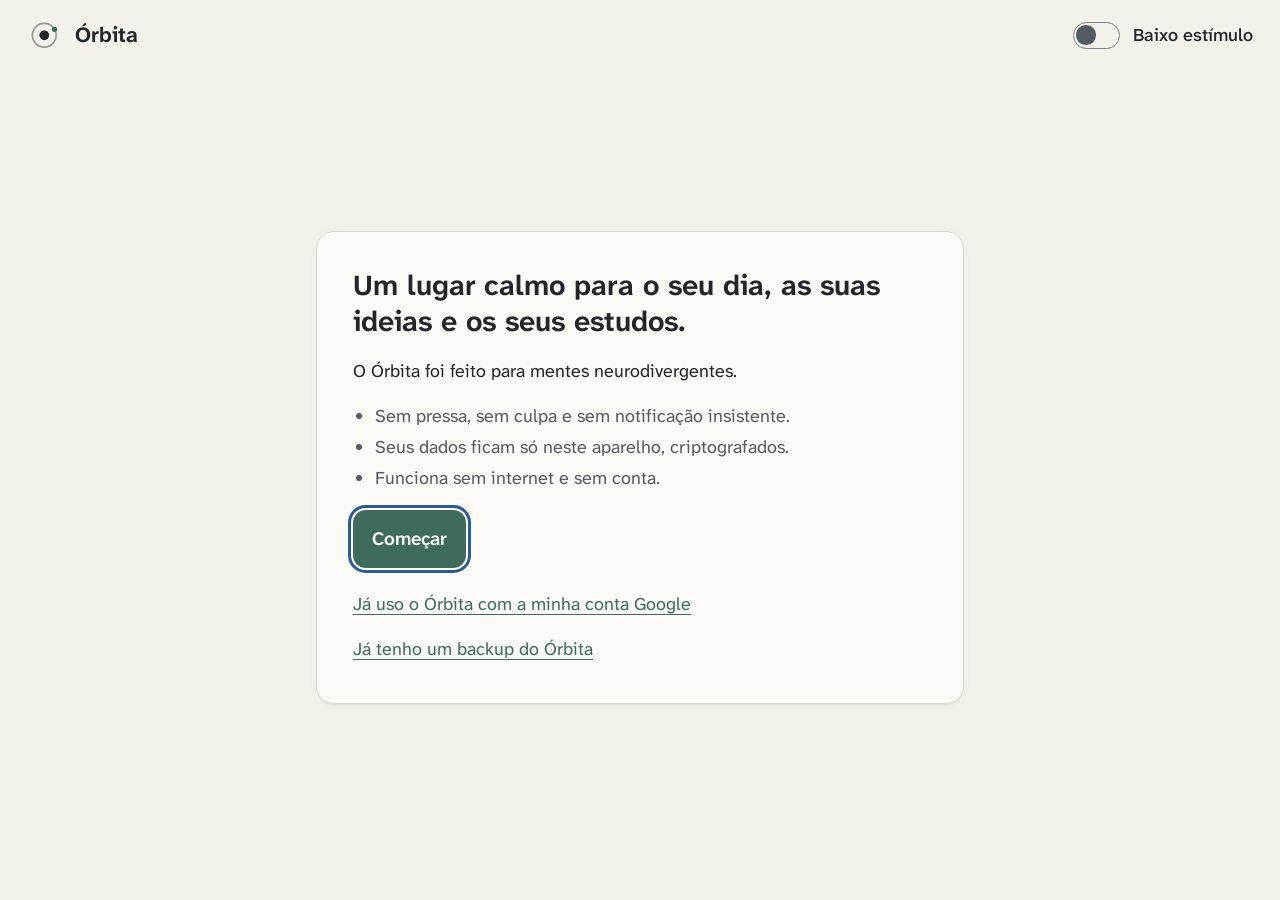
==== commit 330207b1: "Navegador: versão 0.54.0 Co-Authored-By: Claude Fable 5.2 <noreply@anthropic.com> Claude-Session: ht" ====
--- a/app/index.html
+++ b/app/index.html
@@ -4,8 +4,14 @@
     <meta charset="UTF-8" />
     <meta name="viewport" content="width=device-width, initial-scale=1.0" />
     <title>Órbita</title>
-    <script type="module" crossorigin src="./assets/index-B5JWVv5S.js"></script>
-    <link rel="stylesheet" crossorigin href="./assets/index-Dn62kOT_.css">
+    <script type="module" crossorigin src="./assets/index-DWViopyw.js"></script>
+    <link rel="modulepreload" crossorigin href="./assets/rolldown-runtime-BCiCTKAo.js">
+    <link rel="modulepreload" crossorigin href="./assets/core-BDLQIKQw.js">
+    <link rel="modulepreload" crossorigin href="./assets/preferencias-rvkWv-2i.js">
+    <link rel="modulepreload" crossorigin href="./assets/datas-BAotqMgV.js">
+    <link rel="modulepreload" crossorigin href="./assets/dist-ZjRNmvt8.js">
+    <link rel="stylesheet" crossorigin href="./assets/datas-rbKdq7au.css">
+    <link rel="stylesheet" crossorigin href="./assets/index-BQNgjQR1.css">
       <link rel="manifest" href="./manifest.webmanifest" />
     <link rel="apple-touch-icon" href="./icone-180.png" />
     <meta name="apple-mobile-web-app-capable" content="yes" />
--- a/app/assets/datas-rbKdq7au.css
+++ b/app/assets/datas-rbKdq7au.css
@@ -0,0 +1 @@
+@font-face{font-family:Inter Variable;font-style:normal;font-display:swap;font-weight:100 900;src:url(./inter-latin-ext-wght-normal-DO1Apj_S.woff2)format("woff2-variations");unicode-range:U+100-2BA,U+2BD-2C5,U+2C7-2CC,U+2CE-2D7,U+2DD-2FF,U+304,U+308,U+329,U+1D00-1DBF,U+1E00-1E9F,U+1EF2-1EFF,U+2020,U+20A0-20AB,U+20AD-20C0,U+2113,U+2C60-2C7F,U+A720-A7FF}@font-face{font-family:Inter Variable;font-style:normal;font-display:swap;font-weight:100 900;src:url(./inter-latin-wght-normal-Dx4kXJAl.woff2)format("woff2-variations");unicode-range:U+??,U+131,U+152-153,U+2BB-2BC,U+2C6,U+2DA,U+2DC,U+304,U+308,U+329,U+2000-206F,U+20AC,U+2122,U+2191,U+2193,U+2212,U+2215,U+FEFF,U+FFFD}@font-face{font-family:Nunito Variable;font-style:normal;font-display:swap;font-weight:200 1000;src:url(./nunito-latin-ext-wght-normal-CXYtwYOx.woff2)format("woff2-variations");unicode-range:U+100-2BA,U+2BD-2C5,U+2C7-2CC,U+2CE-2D7,U+2DD-2FF,U+304,U+308,U+329,U+1D00-1DBF,U+1E00-1E9F,U+1EF2-1EFF,U+2020,U+20A0-20AB,U+20AD-20C0,U+2113,U+2C60-2C7F,U+A720-A7FF}@font-face{font-family:Nunito Variable;font-style:normal;font-display:swap;font-weight:200 1000;src:url(./nunito-latin-wght-normal-BzFMHfZw.woff2)format("woff2-variations");unicode-range:U+??,U+131,U+152-153,U+2BB-2BC,U+2C6,U+2DA,U+2DC,U+304,U+308,U+329,U+2000-206F,U+20AC,U+2122,U+2191,U+2193,U+2212,U+2215,U+FEFF,U+FFFD}@font-face{font-family:Literata Variable;font-style:normal;font-display:swap;font-weight:200 900;src:url(./literata-latin-ext-wght-normal-BnEbWgdZ.woff2)format("woff2-variations");unicode-range:U+100-2BA,U+2BD-2C5,U+2C7-2CC,U+2CE-2D7,U+2DD-2FF,U+304,U+308,U+329,U+1D00-1DBF,U+1E00-1E9F,U+1EF2-1EFF,U+2020,U+20A0-20AB,U+20AD-20C0,U+2113,U+2C60-2C7F,U+A720-A7FF}@font-face{font-family:Literata Variable;font-style:normal;font-display:swap;font-weight:200 900;src:url(./literata-latin-wght-normal-DLxlUchJ.woff2)format("woff2-variations");unicode-range:U+??,U+131,U+152-153,U+2BB-2BC,U+2C6,U+2DA,U+2DC,U+304,U+308,U+329,U+2000-206F,U+20AC,U+2122,U+2191,U+2193,U+2212,U+2215,U+FEFF,U+FFFD}@font-face{font-family:JetBrains Mono Variable;font-style:normal;font-display:swap;font-weight:100 800;src:url(./jetbrains-mono-latin-ext-wght-normal-DBQx-q_a.woff2)format("woff2-variations");unicode-range:U+100-2BA,U+2BD-2C5,U+2C7-2CC,U+2CE-2D7,U+2DD-2FF,U+304,U+308,U+329,U+1D00-1DBF,U+1E00-1E9F,U+1EF2-1EFF,U+2020,U+20A0-20AB,U+20AD-20C0,U+2113,U+2C60-2C7F,U+A720-A7FF}@font-face{font-family:JetBrains Mono Variable;font-style:normal;font-display:swap;font-weight:100 800;src:url(./jetbrains-mono-latin-wght-normal-B9CIFXIH.woff2)format("woff2-variations");unicode-range:U+??,U+131,U+152-153,U+2BB-2BC,U+2C6,U+2DA,U+2DC,U+304,U+308,U+329,U+2000-206F,U+20AC,U+2122,U+2191,U+2193,U+2212,U+2215,U+FEFF,U+FFFD}@font-face{font-family:Comic Neue;font-style:normal;font-display:swap;font-weight:400;src:url(./comic-neue-latin-400-normal-BdhG8RSD.woff2)format("woff2");unicode-range:U+??,U+131,U+152-153,U+2BB-2BC,U+2C6,U+2DA,U+2DC,U+304,U+308,U+329,U+2000-206F,U+20AC,U+2122,U+2191,U+2193,U+2212,U+2215,U+FEFF,U+FFFD}@font-face{font-family:Comic Neue;font-style:normal;font-display:swap;font-weight:700;src:url(./comic-neue-latin-700-normal-NE4Vcoll.woff2)format("woff2");unicode-range:U+??,U+131,U+152-153,U+2BB-2BC,U+2C6,U+2DA,U+2DC,U+304,U+308,U+329,U+2000-206F,U+20AC,U+2122,U+2191,U+2193,U+2212,U+2215,U+FEFF,U+FFFD}@font-face{font-family:Andika;font-style:normal;font-display:swap;font-weight:400;src:url(./andika-latin-ext-400-normal-D580Nkki.woff2)format("woff2");unicode-range:U+100-2BA,U+2BD-2C5,U+2C7-2CC,U+2CE-2D7,U+2DD-2FF,U+304,U+308,U+329,U+1D00-1DBF,U+1E00-1E9F,U+1EF2-1EFF,U+2020,U+20A0-20AB,U+20AD-20C0,U+2113,U+2C60-2C7F,U+A720-A7FF}@font-face{font-family:Andika;font-style:normal;font-display:swap;font-weight:400;src:url(./andika-latin-400-normal-BTFTIZb-.woff2)format("woff2");unicode-range:U+??,U+131,U+152-153,U+2BB-2BC,U+2C6,U+2DA,U+2DC,U+304,U+308,U+329,U+2000-206F,U+20AC,U+2122,U+2191,U+2193,U+2212,U+2215,U+FEFF,U+FFFD}@font-face{font-family:Andika;font-style:normal;font-display:swap;font-weight:700;src:url(./andika-latin-ext-700-normal-Ch3SGZaH.woff2)format("woff2");unicode-range:U+100-2BA,U+2BD-2C5,U+2C7-2CC,U+2CE-2D7,U+2DD-2FF,U+304,U+308,U+329,U+1D00-1DBF,U+1E00-1E9F,U+1EF2-1EFF,U+2020,U+20A0-20AB,U+20AD-20C0,U+2113,U+2C60-2C7F,U+A720-A7FF}@font-face{font-family:Andika;font-style:normal;font-display:swap;font-weight:700;src:url(./andika-latin-700-normal-Dk95f5lc.woff2)format("woff2");unicode-range:U+??,U+131,U+152-153,U+2BB-2BC,U+2C6,U+2DA,U+2DC,U+304,U+308,U+329,U+2000-206F,U+20AC,U+2122,U+2191,U+2193,U+2212,U+2215,U+FEFF,U+FFFD}@font-face{font-family:Tinos;font-style:italic;font-display:swap;font-weight:400;src:url(./tinos-latin-400-italic-BYAl0kbZ.woff2)format("woff2");unicode-range:U+??,U+131,U+152-153,U+2BB-2BC,U+2C6,U+2DA,U+2DC,U+304,U+308,U+329,U+2000-206F,U+20AC,U+2122,U+2191,U+2193,U+2212,U+2215,U+FEFF,U+FFFD}@font-face{font-family:Tinos;font-style:normal;font-display:swap;font-weight:400;src:url(./tinos-latin-400-normal-rilFpyjL.woff2)format("woff2");unicode-range:U+??,U+131,U+152-153,U+2BB-2BC,U+2C6,U+2DA,U+2DC,U+304,U+308,U+329,U+2000-206F,U+20AC,U+2122,U+2191,U+2193,U+2212,U+2215,U+FEFF,U+FFFD}@font-face{font-family:Tinos;font-style:italic;font-display:swap;font-weight:700;src:url(./tinos-latin-700-italic-vJg8Axdx.woff2)format("woff2");unicode-range:U+??,U+131,U+152-153,U+2BB-2BC,U+2C6,U+2DA,U+2DC,U+304,U+308,U+329,U+2000-206F,U+20AC,U+2122,U+2191,U+2193,U+2212,U+2215,U+FEFF,U+FFFD}@font-face{font-family:Tinos;font-style:normal;font-display:swap;font-weight:700;src:url(./tinos-latin-700-normal-qGf2y18O.woff2)format("woff2");unicode-range:U+??,U+131,U+152-153,U+2BB-2BC,U+2C6,U+2DA,U+2DC,U+304,U+308,U+329,U+2000-206F,U+20AC,U+2122,U+2191,U+2193,U+2212,U+2215,U+FEFF,U+FFFD}@font-face{font-family:Arimo;font-style:italic;font-display:swap;font-weight:400;src:url(./arimo-latin-400-italic-xqrvcx6M.woff2)format("woff2");unicode-range:U+??,U+131,U+152-153,U+2BB-2BC,U+2C6,U+2DA,U+2DC,U+304,U+308,U+329,U+2000-206F,U+20AC,U+2122,U+2191,U+2193,U+2212,U+2215,U+FEFF,U+FFFD}@font-face{font-family:Arimo;font-style:normal;font-display:swap;font-weight:400;src:url(./arimo-latin-400-normal-Bqnq6eT5.woff2)format("woff2");unicode-range:U+??,U+131,U+152-153,U+2BB-2BC,U+2C6,U+2DA,U+2DC,U+304,U+308,U+329,U+2000-206F,U+20AC,U+2122,U+2191,U+2193,U+2212,U+2215,U+FEFF,U+FFFD}@font-face{font-family:Arimo;font-style:italic;font-display:swap;font-weight:700;src:url(./arimo-latin-700-italic-B1UitvUd.woff2)format("woff2");unicode-range:U+??,U+131,U+152-153,U+2BB-2BC,U+2C6,U+2DA,U+2DC,U+304,U+308,U+329,U+2000-206F,U+20AC,U+2122,U+2191,U+2193,U+2212,U+2215,U+FEFF,U+FFFD}@font-face{font-family:Arimo;font-style:normal;font-display:swap;font-weight:700;src:url(./arimo-latin-700-normal-DhEW593l.woff2)format("woff2");unicode-range:U+??,U+131,U+152-153,U+2BB-2BC,U+2C6,U+2DA,U+2DC,U+304,U+308,U+329,U+2000-206F,U+20AC,U+2122,U+2191,U+2193,U+2212,U+2215,U+FEFF,U+FFFD}@font-face{font-family:Carlito;font-style:italic;font-display:swap;font-weight:400;src:url(./carlito-latin-400-italic-BiMes9J5.woff2)format("woff2");unicode-range:U+??,U+131,U+152-153,U+2BB-2BC,U+2C6,U+2DA,U+2DC,U+304,U+308,U+329,U+2000-206F,U+20AC,U+2122,U+2191,U+2193,U+2212,U+2215,U+FEFF,U+FFFD}@font-face{font-family:Carlito;font-style:normal;font-display:swap;font-weight:400;src:url(./carlito-latin-400-normal-R-CeALMm.woff2)format("woff2");unicode-range:U+??,U+131,U+152-153,U+2BB-2BC,U+2C6,U+2DA,U+2DC,U+304,U+308,U+329,U+2000-206F,U+20AC,U+2122,U+2191,U+2193,U+2212,U+2215,U+FEFF,U+FFFD}@font-face{font-family:Carlito;font-style:italic;font-display:swap;font-weight:700;src:url(./carlito-latin-700-italic-Ckstd88m.woff2)format("woff2");unicode-range:U+??,U+131,U+152-153,U+2BB-2BC,U+2C6,U+2DA,U+2DC,U+304,U+308,U+329,U+2000-206F,U+20AC,U+2122,U+2191,U+2193,U+2212,U+2215,U+FEFF,U+FFFD}@font-face{font-family:Carlito;font-style:normal;font-display:swap;font-weight:700;src:url(./carlito-latin-700-normal-DQ6DOkPk.woff2)format("woff2");unicode-range:U+??,U+131,U+152-153,U+2BB-2BC,U+2C6,U+2DA,U+2DC,U+304,U+308,U+329,U+2000-206F,U+20AC,U+2122,U+2191,U+2193,U+2212,U+2215,U+FEFF,U+FFFD}@font-face{font-family:Caladea;font-style:italic;font-display:swap;font-weight:400;src:url(./caladea-latin-400-italic-LV4kG-PE.woff2)format("woff2");unicode-range:U+??,U+131,U+152-153,U+2BB-2BC,U+2C6,U+2DA,U+2DC,U+304,U+308,U+329,U+2000-206F,U+20AC,U+2122,U+2191,U+2193,U+2212,U+2215,U+FEFF,U+FFFD}@font-face{font-family:Caladea;font-style:normal;font-display:swap;font-weight:400;src:url(./caladea-latin-400-normal-CEHWF4nY.woff2)format("woff2");unicode-range:U+??,U+131,U+152-153,U+2BB-2BC,U+2C6,U+2DA,U+2DC,U+304,U+308,U+329,U+2000-206F,U+20AC,U+2122,U+2191,U+2193,U+2212,U+2215,U+FEFF,U+FFFD}@font-face{font-family:Caladea;font-style:italic;font-display:swap;font-weight:700;src:url(./caladea-latin-700-italic-DswTWW_F.woff2)format("woff2");unicode-range:U+??,U+131,U+152-153,U+2BB-2BC,U+2C6,U+2DA,U+2DC,U+304,U+308,U+329,U+2000-206F,U+20AC,U+2122,U+2191,U+2193,U+2212,U+2215,U+FEFF,U+FFFD}@font-face{font-family:Caladea;font-style:normal;font-display:swap;font-weight:700;src:url(./caladea-latin-700-normal-Emkxzyyt.woff2)format("woff2");unicode-range:U+??,U+131,U+152-153,U+2BB-2BC,U+2C6,U+2DA,U+2DC,U+304,U+308,U+329,U+2000-206F,U+20AC,U+2122,U+2191,U+2193,U+2212,U+2215,U+FEFF,U+FFFD}@font-face{font-family:Gelasio;font-style:italic;font-display:swap;font-weight:400;src:url(./gelasio-latin-400-italic-CbLsUXfq.woff2)format("woff2");unicode-range:U+??,U+131,U+152-153,U+2BB-2BC,U+2C6,U+2DA,U+2DC,U+304,U+308,U+329,U+2000-206F,U+20AC,U+2122,U+2191,U+2193,U+2212,U+2215,U+FEFF,U+FFFD}@font-face{font-family:Gelasio;font-style:normal;font-display:swap;font-weight:400;src:url(./gelasio-latin-400-normal-Czfo_zVD.woff2)format("woff2");unicode-range:U+??,U+131,U+152-153,U+2BB-2BC,U+2C6,U+2DA,U+2DC,U+304,U+308,U+329,U+2000-206F,U+20AC,U+2122,U+2191,U+2193,U+2212,U+2215,U+FEFF,U+FFFD}@font-face{font-family:Gelasio;font-style:italic;font-display:swap;font-weight:700;src:url(./gelasio-latin-700-italic-MXBbtGbs.woff2)format("woff2");unicode-range:U+??,U+131,U+152-153,U+2BB-2BC,U+2C6,U+2DA,U+2DC,U+304,U+308,U+329,U+2000-206F,U+20AC,U+2122,U+2191,U+2193,U+2212,U+2215,U+FEFF,U+FFFD}@font-face{font-family:Gelasio;font-style:normal;font-display:swap;font-weight:700;src:url(./gelasio-latin-700-normal-DuRqSYpn.woff2)format("woff2");unicode-range:U+??,U+131,U+152-153,U+2BB-2BC,U+2C6,U+2DA,U+2DC,U+304,U+308,U+329,U+2000-206F,U+20AC,U+2122,U+2191,U+2193,U+2212,U+2215,U+FEFF,U+FFFD}@font-face{font-family:Cousine;font-style:italic;font-display:swap;font-weight:400;src:url(./cousine-latin-400-italic-CtEGp3M_.woff2)format("woff2");unicode-range:U+??,U+131,U+152-153,U+2BB-2BC,U+2C6,U+2DA,U+2DC,U+304,U+308,U+329,U+2000-206F,U+20AC,U+2122,U+2191,U+2193,U+2212,U+2215,U+FEFF,U+FFFD}@font-face{font-family:Cousine;font-style:normal;font-display:swap;font-weight:400;src:url(./cousine-latin-400-normal-BhCTjpdJ.woff2)format("woff2");unicode-range:U+??,U+131,U+152-153,U+2BB-2BC,U+2C6,U+2DA,U+2DC,U+304,U+308,U+329,U+2000-206F,U+20AC,U+2122,U+2191,U+2193,U+2212,U+2215,U+FEFF,U+FFFD}@font-face{font-family:Cousine;font-style:italic;font-display:swap;font-weight:700;src:url(./cousine-latin-700-italic-Ylj-NGcM.woff2)format("woff2");unicode-range:U+??,U+131,U+152-153,U+2BB-2BC,U+2C6,U+2DA,U+2DC,U+304,U+308,U+329,U+2000-206F,U+20AC,U+2122,U+2191,U+2193,U+2212,U+2215,U+FEFF,U+FFFD}@font-face{font-family:Cousine;font-style:normal;font-display:swap;font-weight:700;src:url(./cousine-latin-700-normal-CwJ0o97b.woff2)format("woff2");unicode-range:U+??,U+131,U+152-153,U+2BB-2BC,U+2C6,U+2DA,U+2DC,U+304,U+308,U+329,U+2000-206F,U+20AC,U+2122,U+2191,U+2193,U+2212,U+2215,U+FEFF,U+FFFD}@font-face{font-family:EB Garamond Variable;font-style:italic;font-display:swap;font-weight:400 800;src:url(./eb-garamond-latin-wght-italic-AvGrCMCN.woff2)format("woff2-variations");unicode-range:U+??,U+131,U+152-153,U+2BB-2BC,U+2C6,U+2DA,U+2DC,U+304,U+308,U+329,U+2000-206F,U+20AC,U+2122,U+2191,U+2193,U+2212,U+2215,U+FEFF,U+FFFD}@font-face{font-family:EB Garamond Variable;font-style:normal;font-display:swap;font-weight:400 800;src:url(./eb-garamond-latin-wght-normal-CRpggXlh.woff2)format("woff2-variations");unicode-range:U+??,U+131,U+152-153,U+2BB-2BC,U+2C6,U+2DA,U+2DC,U+304,U+308,U+329,U+2000-206F,U+20AC,U+2122,U+2191,U+2193,U+2212,U+2215,U+FEFF,U+FFFD}@font-face{font-family:"Source Serif 4 Variable";font-style:italic;font-display:swap;font-weight:200 900;src:url(./source-serif-4-latin-wght-italic-B-rCj6ir.woff2)format("woff2-variations");unicode-range:U+??,U+131,U+152-153,U+2BB-2BC,U+2C6,U+2DA,U+2DC,U+304,U+308,U+329,U+2000-206F,U+20AC,U+2122,U+2191,U+2193,U+2212,U+2215,U+FEFF,U+FFFD}@font-face{font-family:"Source Serif 4 Variable";font-style:normal;font-display:swap;font-weight:200 900;src:url(./source-serif-4-latin-wght-normal-DMe4EKeb.woff2)format("woff2-variations");unicode-range:U+??,U+131,U+152-153,U+2BB-2BC,U+2C6,U+2DA,U+2DC,U+304,U+308,U+329,U+2000-206F,U+20AC,U+2122,U+2191,U+2193,U+2212,U+2215,U+FEFF,U+FFFD}@font-face{font-family:Merriweather;font-style:italic;font-display:swap;font-weight:400;src:url(./merriweather-latin-400-italic-CuD3zK4B.woff2)format("woff2");unicode-range:U+??,U+131,U+152-153,U+2BB-2BC,U+2C6,U+2DA,U+2DC,U+304,U+308,U+329,U+2000-206F,U+20AC,U+2122,U+2191,U+2193,U+2212,U+2215,U+FEFF,U+FFFD}@font-face{font-family:Merriweather;font-style:normal;font-display:swap;font-weight:400;src:url(./merriweather-latin-400-normal-G4kZaoXi.woff2)format("woff2");unicode-range:U+??,U+131,U+152-153,U+2BB-2BC,U+2C6,U+2DA,U+2DC,U+304,U+308,U+329,U+2000-206F,U+20AC,U+2122,U+2191,U+2193,U+2212,U+2215,U+FEFF,U+FFFD}@font-face{font-family:Merriweather;font-style:italic;font-display:swap;font-weight:700;src:url(./merriweather-latin-700-italic-D8D7WEYy.woff2)format("woff2");unicode-range:U+??,U+131,U+152-153,U+2BB-2BC,U+2C6,U+2DA,U+2DC,U+304,U+308,U+329,U+2000-206F,U+20AC,U+2122,U+2191,U+2193,U+2212,U+2215,U+FEFF,U+FFFD}@font-face{font-family:Merriweather;font-style:normal;font-display:swap;font-weight:700;src:url(./merriweather-latin-700-normal-DoUP8Ce-.woff2)format("woff2");unicode-range:U+??,U+131,U+152-153,U+2BB-2BC,U+2C6,U+2DA,U+2DC,U+304,U+308,U+329,U+2000-206F,U+20AC,U+2122,U+2191,U+2193,U+2212,U+2215,U+FEFF,U+FFFD}@font-face{font-family:Lora Variable;font-style:italic;font-display:swap;font-weight:400 700;src:url(./lora-latin-wght-italic-DBI-iqMr.woff2)format("woff2-variations");unicode-range:U+??,U+131,U+152-153,U+2BB-2BC,U+2C6,U+2DA,U+2DC,U+304,U+308,U+329,U+2000-206F,U+20AC,U+2122,U+2191,U+2193,U+2212,U+2215,U+FEFF,U+FFFD}@font-face{font-family:Lora Variable;font-style:normal;font-display:swap;font-weight:400 700;src:url(./lora-latin-wght-normal-BiLcIKcI.woff2)format("woff2-variations");unicode-range:U+??,U+131,U+152-153,U+2BB-2BC,U+2C6,U+2DA,U+2DC,U+304,U+308,U+329,U+2000-206F,U+20AC,U+2122,U+2191,U+2193,U+2212,U+2215,U+FEFF,U+FFFD}@font-face{font-family:Roboto Variable;font-style:italic;font-display:swap;font-weight:100 900;src:url(./roboto-latin-wght-italic-BZYj8CJm.woff2)format("woff2-variations");unicode-range:U+??,U+131,U+152-153,U+2BB-2BC,U+2C6,U+2DA,U+2DC,U+304,U+308,U+329,U+2000-206F,U+20AC,U+2122,U+2191,U+2193,U+2212,U+2215,U+FEFF,U+FFFD}@font-face{font-family:Roboto Variable;font-style:normal;font-display:swap;font-weight:100 900;src:url(./roboto-latin-wght-normal-ccAYIvAh.woff2)format("woff2-variations");unicode-range:U+??,U+131,U+152-153,U+2BB-2BC,U+2C6,U+2DA,U+2DC,U+304,U+308,U+329,U+2000-206F,U+20AC,U+2122,U+2191,U+2193,U+2212,U+2215,U+FEFF,U+FFFD}@font-face{font-family:Open Sans Variable;font-style:italic;font-display:swap;font-weight:300 800;src:url(./open-sans-latin-wght-italic-Bf1Hxpwk.woff2)format("woff2-variations");unicode-range:U+??,U+131,U+152-153,U+2BB-2BC,U+2C6,U+2DA,U+2DC,U+304,U+308,U+329,U+2000-206F,U+20AC,U+2122,U+2191,U+2193,U+2212,U+2215,U+FEFF,U+FFFD}@font-face{font-family:Open Sans Variable;font-style:normal;font-display:swap;font-weight:300 800;src:url(./open-sans-latin-wght-normal-CWNzRldh.woff2)format("woff2-variations");unicode-range:U+??,U+131,U+152-153,U+2BB-2BC,U+2C6,U+2DA,U+2DC,U+304,U+308,U+329,U+2000-206F,U+20AC,U+2122,U+2191,U+2193,U+2212,U+2215,U+FEFF,U+FFFD}@font-face{font-family:Montserrat Variable;font-style:italic;font-display:swap;font-weight:100 900;src:url(./montserrat-latin-wght-italic-jzfX-GOl.woff2)format("woff2-variations");unicode-range:U+??,U+131,U+152-153,U+2BB-2BC,U+2C6,U+2DA,U+2DC,U+304,U+308,U+329,U+2000-206F,U+20AC,U+2122,U+2191,U+2193,U+2212,U+2215,U+FEFF,U+FFFD}@font-face{font-family:Montserrat Variable;font-style:normal;font-display:swap;font-weight:100 900;src:url(./montserrat-latin-wght-normal-l_AIctKy.woff2)format("woff2-variations");unicode-range:U+??,U+131,U+152-153,U+2BB-2BC,U+2C6,U+2DA,U+2DC,U+304,U+308,U+329,U+2000-206F,U+20AC,U+2122,U+2191,U+2193,U+2212,U+2215,U+FEFF,U+FFFD}@font-face{font-family:"Source Sans 3 Variable";font-style:italic;font-display:swap;font-weight:200 900;src:url(./source-sans-3-latin-wght-italic-DLiStKT6.woff2)format("woff2-variations");unicode-range:U+??,U+131,U+152-153,U+2BB-2BC,U+2C6,U+2DA,U+2DC,U+304,U+308,U+329,U+2000-206F,U+20AC,U+2122,U+2191,U+2193,U+2212,U+2215,U+FEFF,U+FFFD}@font-face{font-family:"Source Sans 3 Variable";font-style:normal;font-display:swap;font-weight:200 900;src:url(./source-sans-3-latin-wght-normal-Bo_j9asI.woff2)format("woff2-variations");unicode-range:U+??,U+131,U+152-153,U+2BB-2BC,U+2C6,U+2DA,U+2DC,U+304,U+308,U+329,U+2000-206F,U+20AC,U+2122,U+2191,U+2193,U+2212,U+2215,U+FEFF,U+FFFD}@font-face{font-family:Lato;font-style:italic;font-display:swap;font-weight:400;src:url(./lato-latin-400-italic-Dc0B1559.woff2)format("woff2");unicode-range:U+??,U+131,U+152-153,U+2BB-2BC,U+2C6,U+2DA,U+2DC,U+304,U+308,U+329,U+2000-206F,U+20AC,U+2122,U+2191,U+2193,U+2212,U+2215,U+FEFF,U+FFFD}@font-face{font-family:Lato;font-style:normal;font-display:swap;font-weight:400;src:url(./lato-latin-400-normal-BEhtfm5r.woff2)format("woff2");unicode-range:U+??,U+131,U+152-153,U+2BB-2BC,U+2C6,U+2DA,U+2DC,U+304,U+308,U+329,U+2000-206F,U+20AC,U+2122,U+2191,U+2193,U+2212,U+2215,U+FEFF,U+FFFD}@font-face{font-family:Lato;font-style:italic;font-display:swap;font-weight:700;src:url(./lato-latin-700-italic-Jzc1y7Yy.woff2)format("woff2");unicode-range:U+??,U+131,U+152-153,U+2BB-2BC,U+2C6,U+2DA,U+2DC,U+304,U+308,U+329,U+2000-206F,U+20AC,U+2122,U+2191,U+2193,U+2212,U+2215,U+FEFF,U+FFFD}@font-face{font-family:Lato;font-style:normal;font-display:swap;font-weight:700;src:url(./lato-latin-700-normal-BUGMgin4.woff2)format("woff2");unicode-range:U+??,U+131,U+152-153,U+2BB-2BC,U+2C6,U+2DA,U+2DC,U+304,U+308,U+329,U+2000-206F,U+20AC,U+2122,U+2191,U+2193,U+2212,U+2215,U+FEFF,U+FFFD}@font-face{font-family:Playfair Display Variable;font-style:italic;font-display:swap;font-weight:400 900;src:url(./playfair-display-latin-wght-italic-DmbndNpe.woff2)format("woff2-variations");unicode-range:U+??,U+131,U+152-153,U+2BB-2BC,U+2C6,U+2DA,U+2DC,U+304,U+308,U+329,U+2000-206F,U+20AC,U+2122,U+2191,U+2193,U+2212,U+2215,U+FEFF,U+FFFD}@font-face{font-family:Playfair Display Variable;font-style:normal;font-display:swap;font-weight:400 900;src:url(./playfair-display-latin-wght-normal-BOwq7MWX.woff2)format("woff2-variations");unicode-range:U+??,U+131,U+152-153,U+2BB-2BC,U+2C6,U+2DA,U+2DC,U+304,U+308,U+329,U+2000-206F,U+20AC,U+2122,U+2191,U+2193,U+2212,U+2215,U+FEFF,U+FFFD}@font-face{font-family:Caveat Variable;font-style:normal;font-display:swap;font-weight:400 700;src:url(./caveat-latin-wght-normal-C1hSzPvX.woff2)format("woff2-variations");unicode-range:U+??,U+131,U+152-153,U+2BB-2BC,U+2C6,U+2DA,U+2DC,U+304,U+308,U+329,U+2000-206F,U+20AC,U+2122,U+2191,U+2193,U+2212,U+2215,U+FEFF,U+FFFD}@font-face{font-family:Patrick Hand;font-style:normal;font-display:swap;font-weight:400;src:url(./patrick-hand-latin-400-normal-B7HHA2Vw.woff2)format("woff2");unicode-range:U+??,U+131,U+152-153,U+2BB-2BC,U+2C6,U+2DA,U+2DC,U+304,U+308,U+329,U+2000-206F,U+20AC,U+2122,U+2191,U+2193,U+2212,U+2215,U+FEFF,U+FFFD}@font-face{font-family:Courier Prime;font-style:italic;font-display:swap;font-weight:400;src:url(./courier-prime-latin-400-italic-CaR7PCvg.woff2)format("woff2");unicode-range:U+??,U+131,U+152-153,U+2BB-2BC,U+2C6,U+2DA,U+2DC,U+304,U+308,U+329,U+2000-206F,U+20AC,U+2122,U+2191,U+2193,U+2212,U+2215,U+FEFF,U+FFFD}@font-face{font-family:Courier Prime;font-style:normal;font-display:swap;font-weight:400;src:url(./courier-prime-latin-400-normal-BbyBr73r.woff2)format("woff2");unicode-range:U+??,U+131,U+152-153,U+2BB-2BC,U+2C6,U+2DA,U+2DC,U+304,U+308,U+329,U+2000-206F,U+20AC,U+2122,U+2191,U+2193,U+2212,U+2215,U+FEFF,U+FFFD}@font-face{font-family:Courier Prime;font-style:italic;font-display:swap;font-weight:700;src:url(./courier-prime-latin-700-italic-CZikIXQl.woff2)format("woff2");unicode-range:U+??,U+131,U+152-153,U+2BB-2BC,U+2C6,U+2DA,U+2DC,U+304,U+308,U+329,U+2000-206F,U+20AC,U+2122,U+2191,U+2193,U+2212,U+2215,U+FEFF,U+FFFD}@font-face{font-family:Courier Prime;font-style:normal;font-display:swap;font-weight:700;src:url(./courier-prime-latin-700-normal-D1YCjmaD.woff2)format("woff2");unicode-range:U+??,U+131,U+152-153,U+2BB-2BC,U+2C6,U+2DA,U+2DC,U+304,U+308,U+329,U+2000-206F,U+20AC,U+2122,U+2191,U+2193,U+2212,U+2215,U+FEFF,U+FFFD}
--- a/app/assets/index-BQNgjQR1.css
+++ b/app/assets/index-BQNgjQR1.css
@@ -0,0 +1 @@
+@font-face{font-family:Atkinson Hyperlegible Next Variable;font-style:normal;font-display:swap;font-weight:200 800;src:url(./atkinson-hyperlegible-next-latin-ext-wght-normal-C6vrW8VD.woff2)format("woff2-variations");unicode-range:U+100-2BA,U+2BD-2C5,U+2C7-2CC,U+2CE-2D7,U+2DD-2FF,U+304,U+308,U+329,U+1D00-1DBF,U+1E00-1E9F,U+1EF2-1EFF,U+2020,U+20A0-20AB,U+20AD-20C0,U+2113,U+2C60-2C7F,U+A720-A7FF}@font-face{font-family:Atkinson Hyperlegible Next Variable;font-style:normal;font-display:swap;font-weight:200 800;src:url(./atkinson-hyperlegible-next-latin-wght-normal-BcXVPD7q.woff2)format("woff2-variations");unicode-range:U+??,U+131,U+152-153,U+2BB-2BC,U+2C6,U+2DA,U+2DC,U+304,U+308,U+329,U+2000-206F,U+20AC,U+2122,U+2191,U+2193,U+2212,U+2215,U+FEFF,U+FFFD}@font-face{font-family:Lexend Variable;font-style:normal;font-display:swap;font-weight:100 900;src:url(./lexend-vietnamese-wght-normal-RvljkFvg.woff2)format("woff2-variations");unicode-range:U+102-103,U+110-111,U+128-129,U+168-169,U+1A0-1A1,U+1AF-1B0,U+300-301,U+303-304,U+308-309,U+323,U+329,U+1EA0-1EF9,U+20AB}@font-face{font-family:Lexend Variable;font-style:normal;font-display:swap;font-weight:100 900;src:url(./lexend-latin-ext-wght-normal-B6JQhE1e.woff2)format("woff2-variations");unicode-range:U+100-2BA,U+2BD-2C5,U+2C7-2CC,U+2CE-2D7,U+2DD-2FF,U+304,U+308,U+329,U+1D00-1DBF,U+1E00-1E9F,U+1EF2-1EFF,U+2020,U+20A0-20AB,U+20AD-20C0,U+2113,U+2C60-2C7F,U+A720-A7FF}@font-face{font-family:Lexend Variable;font-style:normal;font-display:swap;font-weight:100 900;src:url(./lexend-latin-wght-normal-ci0D1wrL.woff2)format("woff2-variations");unicode-range:U+??,U+131,U+152-153,U+2BB-2BC,U+2C6,U+2DA,U+2DC,U+304,U+308,U+329,U+2000-206F,U+20AC,U+2122,U+2191,U+2193,U+2212,U+2215,U+FEFF,U+FFFD}@font-face{font-family:OpenDyslexic;font-style:normal;font-weight:400;font-display:swap;src:url(./OpenDyslexic-Regular-lDhYFwX0.woff2)format("woff2")}@font-face{font-family:OpenDyslexic;font-style:normal;font-weight:700;font-display:swap;src:url(./OpenDyslexic-Bold---3zZrhu.woff2)format("woff2")}:root{--fonte-texto:"Atkinson Hyperlegible Next Variable", "Segoe UI", sans-serif;--tamanho-base:18px;--densidade:1;--espaco-letras:0em;--altura-linha:1.5;--espaco-1:calc(.25rem * var(--densidade));--espaco-2:calc(.5rem * var(--densidade));--espaco-3:calc(.75rem * var(--densidade));--espaco-4:calc(1rem * var(--densidade));--espaco-5:calc(1.5rem * var(--densidade));--espaco-6:calc(2rem * var(--densidade));--espaco-7:calc(3rem * var(--densidade));--multiplicador-cantos:1;--canto-pequeno:calc(.4rem * var(--multiplicador-cantos));--canto:calc(.7rem * var(--multiplicador-cantos));--canto-grande:calc(1rem * var(--multiplicador-cantos));--fundo-imagem:none;--fundo-tamanho:auto;--fundo-repetir:no-repeat;--fundo-desfoque:0px;--fundo-escurecimento:0;--opacidade-paineis:1;--opacidade-cartoes:1;--sombra:0 1px 2px #0000000d, 0 2px 8px #0000000a;--transicao:.12s ease-out;--largura-leitura:44rem}:root[data-modo=escuro]{--sombra:0 1px 2px #0000004d}:root[data-sem-sombra=true]{--sombra:none}:root[data-baixo-estimulo=true]{--transicao:0s;--sombra:none}@media (prefers-reduced-motion:reduce){:root{--transicao:0s}}:root[data-baixo-estimulo=true] *,:root[data-baixo-estimulo=true] :before,:root[data-baixo-estimulo=true] :after{transition:none!important;animation:none!important}*{box-sizing:border-box}html{font-size:var(--tamanho-base);background:var(--cor-fundo)}body:before,body:after{content:"";z-index:-1;pointer-events:none;position:fixed}body:before{inset:calc(-2 * var(--fundo-desfoque));background-image:var(--fundo-imagem);background-size:var(--fundo-tamanho);background-repeat:var(--fundo-repetir);filter:blur(var(--fundo-desfoque));background-position:50%}body:after{background:rgb(0 0 0/var(--fundo-escurecimento));inset:0}html,body,#raiz{height:100%;margin:0}body{color:var(--cor-texto);font-family:var(--fonte-texto);line-height:var(--altura-linha);letter-spacing:var(--espaco-letras);word-spacing:calc(var(--espaco-letras) * 2);-webkit-font-smoothing:antialiased;text-rendering:optimizelegibility}h1,h2,h3{margin:0;font-weight:650;line-height:1.25}h1{font-size:1.75rem}h2{font-size:1.15rem}h3{font-size:1.05rem}p{margin:0}:focus-visible,[data-focus-visible]{outline:3px solid var(--cor-foco);outline-offset:2px}:focus:not(:focus-visible):not([data-focus-visible]){outline:none}::selection{background:var(--cor-destaque);color:var(--cor-texto-sobre-destaque)}kbd{letter-spacing:0;border:1px solid var(--cor-borda-controle);border-radius:var(--canto-pequeno);background:var(--cor-superficie);min-width:1.8em;color:var(--cor-texto);text-align:center;border-bottom-width:2px;padding:.1em .5em;font-family:inherit;font-size:.85em;font-weight:600;display:inline-block}svg[stroke-linecap]{stroke-width:var(--traco-icone,2);stroke-linecap:var(--pontas-icone,round);stroke-linejoin:var(--juncao-icone,round)}[data-icones-efeito=nenhum]{--filtro-icone:none}[data-icones-efeito=rabiscado]{--filtro-icone:url(#orbita-rabiscado)}[data-icones-efeito=carimbo]{--filtro-icone:drop-shadow(.12em .12em 0 color-mix(in srgb, var(--cor-destaque) 70%, transparent))}[data-icones-efeito=brilho]{--filtro-icone:drop-shadow(0 0 .14em color-mix(in srgb, var(--cor-destaque) 80%, transparent))}svg.icone{filter:var(--filtro-icone,none)}:root[data-baixo-estimulo=true] svg.icone{filter:none}:root[data-vidro=true] .cartao,:root[data-vidro=true] .lateral{background:rgb(var(--cor-superficie-rgb) / var(--opacidade-cartoes));-webkit-backdrop-filter:blur(12px);backdrop-filter:blur(12px)}:root[data-contorno=true] :is(.conteudo,.lateral),:root[data-contorno=true] :is(.conteudo,.lateral) *{--halo:rgb(var(--cor-fundo-rgb));text-shadow:0 0 1px var(--halo), 0 0 1px var(--halo), 0 0 2px var(--halo), 0 0 3px var(--halo), 0 0 6px var(--halo), 0 0 12px var(--halo)}:root[data-contorno=true] :is(.botao.principal,.botao.principal *,.segmentado-opcao[data-selected],.segmentado-opcao[data-selected] *,input,textarea,kbd){text-shadow:none}:root[data-contorno=true][data-vidro=true] :is(.cartao,.lateral){background:rgb(var(--cor-superficie-rgb) / max(var(--opacidade-cartoes), .6))}:root[data-contorno=true] .conteudo :is(h1,h2,h3,p,.link):not(.cartao *,.cartao,.janela *,.botao *,.previa-tema *,.caderno-folha-area *,.caderno-mini *,.documento-folhas *,.doc-conteudo *,.tiptap *,.leitor-pagina *,.painel-ia-previa *,.painel-bib-trecho *,.fonte-ver-trecho *){background:rgb(var(--cor-fundo-rgb) / .72);width:-moz-fit-content;width:fit-content;box-shadow:0 0 0 .3em rgb(var(--cor-fundo-rgb) / .72);border-radius:var(--canto-pequeno)}:root[data-contorno=true] :is(.caderno-folha-area,.caderno-mini,.documento-folhas,.doc-conteudo,.tiptap,.leitor-pagina,.painel-ia-previa,.painel-bib-trecho,.fonte-ver-trecho),:root[data-contorno=true] :is(.caderno-folha-area,.caderno-mini,.documento-folhas,.doc-conteudo,.tiptap,.leitor-pagina,.painel-ia-previa,.painel-bib-trecho,.fonte-ver-trecho) *,:root[data-contorno=true] :is(.previa-tema,.previa-tema *){text-shadow:none}.botao{justify-content:center;align-items:center;gap:var(--espaco-2);min-height:2.5rem;padding:var(--espaco-2) var(--espaco-4);border:1px solid var(--cor-borda-controle);border-radius:var(--canto);background:var(--cor-superficie);color:var(--cor-texto);font:inherit;cursor:pointer;transition:background var(--transicao), border-color var(--transicao);font-weight:600;display:inline-flex}.botao[data-hovered]{background:var(--cor-superficie-alternativa)}.botao.principal{background:var(--cor-destaque);border-color:var(--cor-destaque);color:var(--cor-texto-sobre-destaque)}.botao.principal[data-hovered]{filter:brightness(1.08)}:root[data-modo=escuro] .botao.principal[data-hovered]{filter:brightness(.92)}.botao-icone{border-radius:var(--canto);width:2.4rem;height:2.4rem;color:var(--cor-texto-suave);cursor:pointer;background:0 0;border:none;place-items:center;display:inline-grid}.botao-icone[data-hovered]{background:var(--cor-superficie-alternativa);color:var(--cor-texto)}.campo{gap:var(--espaco-2);flex-direction:column;display:flex}.campo-rotulo{font-weight:600}.campo-ajuda{color:var(--cor-texto-suave);font-size:.9rem}.segmentado{gap:var(--espaco-1);padding:var(--espaco-1);border:1px solid var(--cor-borda-controle);border-radius:var(--canto);background:var(--cor-fundo);flex-wrap:wrap;width:-moz-fit-content;width:fit-content;max-width:100%;display:flex}.segmentado-opcao{padding:var(--espaco-1) var(--espaco-3);border-radius:calc(var(--canto) - .2rem);min-height:2.1rem;color:var(--cor-texto-suave);cursor:pointer;transition:background var(--transicao), color var(--transicao);align-items:center;display:inline-flex}.segmentado-opcao[data-hovered]{color:var(--cor-texto);background:var(--cor-superficie-alternativa)}.segmentado-opcao[data-selected]{background:var(--cor-destaque);color:var(--cor-texto-sobre-destaque);font-weight:600}.interruptor{align-items:center;gap:var(--espaco-3);cursor:pointer;font-weight:600;display:inline-flex}.interruptor.compacto{font-weight:500}.interruptor-trilho{border:1px solid var(--cor-borda-controle);background:var(--cor-fundo);width:2.6rem;height:1.5rem;transition:background var(--transicao);border-radius:999px;flex:none;padding:.15rem}.interruptor-bolinha{background:var(--cor-texto-suave);width:calc(1.2rem - 2px);height:calc(1.2rem - 2px);transition:transform var(--transicao);border-radius:50%;display:block}.interruptor[data-selected] .interruptor-trilho{background:var(--cor-destaque);border-color:var(--cor-destaque)}.interruptor[data-selected] .interruptor-bolinha{background:var(--cor-texto-sobre-destaque);transform:translate(1.1rem)}.interruptor[data-focus-visible]{outline:none}.interruptor[data-focus-visible] .interruptor-trilho{outline:3px solid var(--cor-foco);outline-offset:2px}.cartao{gap:var(--espaco-5);padding:var(--espaco-5);border:1px solid var(--cor-borda);border-radius:var(--canto-grande);background:var(--cor-superficie);box-shadow:var(--sombra);flex-direction:column;display:flex}.lista-simples{gap:var(--espaco-2);margin:0;padding-left:1.2em;display:grid}.teclas{align-items:center;gap:var(--espaco-1);flex-wrap:wrap;display:inline-flex}.teclas-ou{color:var(--cor-texto-suave);padding:0 var(--espaco-1);font-size:.9em}.sobreposicao{z-index:100;padding:var(--espaco-5);background:#14161a73;place-items:center;display:grid;position:fixed;inset:0}.janela{border:1px solid var(--cor-borda);border-radius:var(--canto-grande);background:var(--cor-superficie);width:min(40rem,100%);max-height:100%;overflow:auto;box-shadow:0 8px 32px #0000002e}.janela.pequena{width:min(30rem,100%)}.janela.larga{width:min(60rem,100%)}.janela-dialogo{gap:var(--espaco-4);padding:var(--espaco-5) var(--espaco-6) var(--espaco-6);outline:none;flex-direction:column;display:flex}.janela-dialogo h2{font-size:1.35rem}.janela-topo{justify-content:space-between;align-items:center;gap:var(--espaco-4);display:flex}.janela-subtitulo{margin-top:var(--espaco-3);text-transform:uppercase;letter-spacing:.06em;color:var(--cor-texto-suave);font-size:.85rem;font-weight:650}.janela-acoes{justify-content:flex-end;gap:var(--espaco-3);margin-top:var(--espaco-3);flex-wrap:wrap;display:flex}.lista-atalhos{margin:0;display:grid}.lista-atalhos>div{justify-content:space-between;align-items:center;gap:var(--espaco-4);padding:var(--espaco-2) 0;border-bottom:1px solid var(--cor-borda);display:flex}.lista-atalhos>div:last-child{border-bottom:none}.lista-atalhos dd{flex:none;margin:0}.entrada{border:1px solid var(--cor-borda-controle);border-radius:var(--canto);background:var(--cor-superficie);align-items:stretch;display:flex;overflow:hidden}.entrada:focus-within{outline:3px solid var(--cor-foco);outline-offset:2px}.entrada-texto{min-width:0;min-height:2.75rem;padding:var(--espaco-2) var(--espaco-3);color:var(--cor-texto);font:inherit;letter-spacing:inherit;background:0 0;border:none;flex:1}.entrada-texto:focus{outline:none}.entrada-texto.sozinha{border:1px solid var(--cor-borda-controle);border-radius:var(--canto);background:var(--cor-superficie)}.entrada-texto.sozinha:focus-visible,.entrada-texto.sozinha[data-focused]{outline:3px solid var(--cor-foco);outline-offset:2px}.entrada-botao{border:none;border-left:1px solid var(--cor-borda);width:2.75rem;color:var(--cor-texto-suave);cursor:pointer;background:0 0;place-items:center;display:grid}.entrada-botao[data-hovered]{color:var(--cor-texto);background:var(--cor-superficie-alternativa)}.entrada-botao[data-focus-visible]{outline-offset:-3px}.aviso{padding:var(--espaco-2) var(--espaco-3);border-left:4px solid var(--cor-atencao);border-radius:var(--canto-pequeno);background:var(--cor-superficie-alternativa);color:var(--cor-texto)}.aviso-ok,.aviso-info{border-left-color:var(--cor-destaque)}.texto-suave{color:var(--cor-texto-suave)}.visualmente-oculto{clip:rect(0 0 0 0);white-space:nowrap;width:1px;height:1px;position:absolute;overflow:hidden}.botoes{gap:var(--espaco-3);flex-wrap:wrap;align-items:center;display:flex}.links{gap:var(--espaco-2) var(--espaco-5);flex-wrap:wrap;display:flex}.link{padding:var(--espaco-1) 0;color:var(--cor-destaque);font:inherit;text-underline-offset:.2em;cursor:pointer;background:0 0;border:none;place-self:flex-start start;text-decoration:underline}.link[data-hovered]{color:var(--cor-texto)}.botao[data-disabled]{opacity:.55;cursor:not-allowed}.botoes-grandes{gap:var(--espaco-3);display:grid}.botao.grande{min-height:3.5rem;padding:var(--espaco-3) var(--espaco-4);justify-content:flex-start;gap:var(--espaco-3)}.opcoes-cartao{gap:var(--espaco-2);display:grid}.opcao-cartao{gap:var(--espaco-3);padding:var(--espaco-3) var(--espaco-4);border:1px solid var(--cor-borda-controle);border-radius:var(--canto);background:var(--cor-superficie);cursor:pointer;transition:background var(--transicao), border-color var(--transicao);align-items:flex-start;display:flex}.opcao-cartao[data-hovered]{background:var(--cor-superficie-alternativa)}.opcao-cartao[data-selected]{border-color:var(--cor-destaque);box-shadow:inset 0 0 0 1px var(--cor-destaque)}.opcao-cartao-marca{border:2px solid var(--cor-borda-controle);border-radius:50%;flex:none;width:1.15rem;height:1.15rem;margin-top:.2em}.opcao-cartao[data-selected] .opcao-cartao-marca{border-color:var(--cor-destaque);background:radial-gradient(circle, var(--cor-destaque) 0 45%, transparent 50%)}.opcao-cartao-texto{gap:var(--espaco-1);display:grid}.opcao-cartao-nome{gap:var(--espaco-2);flex-wrap:wrap;align-items:center;font-weight:650;display:flex}.opcao-cartao-descricao{color:var(--cor-texto-suave)}.selo{background:var(--cor-destaque);color:var(--cor-texto-sobre-destaque);border-radius:999px;padding:.1em .6em;font-size:.75rem;font-weight:650}.chave{gap:var(--espaco-4);display:grid}.chave-palavras{padding:var(--espaco-4);gap:var(--espaco-2) var(--espaco-4);border:1px dashed var(--cor-borda-controle);border-radius:var(--canto);background:var(--cor-fundo);grid-template-columns:repeat(auto-fill,minmax(10rem,1fr));margin:0;list-style:none;display:grid}.chave-palavras li{align-items:baseline;gap:var(--espaco-3);display:flex}.chave-numero{color:var(--cor-texto-suave);text-align:right;min-width:1.2em;font-size:.9rem}.chave-palavra{letter-spacing:.03em;font-size:1.2rem;font-weight:650}.so-impressao{display:none}@media print{body *{visibility:hidden!important}.so-impressao,.so-impressao *{visibility:visible!important}.so-impressao{font:14pt/1.8 var(--fonte-texto);color:#000;white-space:pre-wrap;background:#fff;padding:2cm;display:block;position:fixed;inset:0}}.palavras-grade{gap:var(--espaco-3) var(--espaco-4);grid-template-columns:repeat(auto-fill,minmax(11rem,1fr));display:grid}.palavra-estado{min-height:1.4em;color:var(--cor-texto-suave);gap:var(--espaco-1);align-items:center;font-size:.85rem;display:inline-flex}.palavra-estado.ok{color:var(--cor-destaque)}.formulario{gap:var(--espaco-4);flex-direction:column;display:flex}.linha-campo{gap:var(--espaco-3);flex-wrap:wrap;align-items:flex-end;display:flex}.linha-campo .campo{flex:1;min-width:14rem}.linha-ajuste{justify-content:space-between;align-items:center;gap:var(--espaco-4);flex-wrap:wrap;display:flex}.lista-notas{margin:0;padding:0;list-style:none;display:grid}.lista-notas li{gap:var(--espaco-3);padding:var(--espaco-2) 0;border-bottom:1px solid var(--cor-borda);grid-template-columns:1fr auto auto;align-items:center;display:grid}.lista-notas li:last-child{border-bottom:none}.nota-texto{overflow-wrap:anywhere}.nota-data{color:var(--cor-texto-suave);font-size:.85rem}.cartao>.botao{align-self:flex-start}.quebra{overflow-wrap:anywhere}.pequeno{font-size:.85rem}.com-icone{align-items:center;gap:var(--espaco-2);display:inline-flex}.multilinha{resize:vertical;min-height:5rem;line-height:inherit}.lista-cartoes{gap:var(--espaco-3);margin:0;padding:0;list-style:none;display:grid}.cartao.compacto{padding:var(--espaco-4);gap:var(--espaco-3)}.cartao-projeto{text-align:left;width:100%;font:inherit;color:inherit;cursor:pointer;transition:border-color var(--transicao), background var(--transicao);flex-direction:row;justify-content:space-between;align-items:center;display:flex}.cartao-projeto[data-hovered]{border-color:var(--cor-borda-controle);background:var(--cor-superficie-alternativa)}.cartao-projeto-texto{gap:var(--espaco-1);min-width:0;display:grid}.cartao-projeto-titulo{font-size:1.05rem;font-weight:650}.cartao-projeto-seta{color:var(--cor-texto-suave);flex:none}.etiqueta-estado{border:1px solid var(--cor-borda-controle);color:var(--cor-texto-suave);background:var(--cor-superficie);border-radius:999px;flex:none;padding:.15em .7em;font-size:.8rem;font-weight:650}.estado-ativo,.estado-fazendo{border-color:var(--cor-destaque);color:var(--cor-destaque)}.estado-em_uso{border-color:color-mix(in srgb, var(--cor-destaque) 45%, var(--cor-borda-controle));color:var(--cor-texto);background:color-mix(in srgb, var(--cor-destaque) 10%, var(--cor-superficie))}.menu-popover{border:1px solid var(--cor-borda-controle);border-radius:var(--canto);background:var(--cor-superficie);min-width:13rem;padding:var(--espaco-1);box-shadow:0 6px 24px #00000024}.menu{outline:none;display:grid}.menu-item{padding:var(--espaco-2) var(--espaco-3);border-radius:var(--canto-pequeno);cursor:pointer;outline:none}.menu-item[data-focused]{background:var(--cor-superficie-alternativa)}.menu-item[data-focus-visible]{outline:3px solid var(--cor-foco);outline-offset:-3px}.caixa{align-items:flex-start;gap:var(--espaco-3);cursor:pointer;flex:1;min-width:0;display:inline-flex}.caixa-quadrado{border:2px solid var(--cor-borda-controle);border-radius:var(--canto-pequeno);color:#0000;flex:none;place-items:center;width:1.25rem;height:1.25rem;margin-top:.15em;display:grid}.caixa-quadrado svg{width:.9rem;height:.9rem}.caixa[data-selected] .caixa-quadrado{background:var(--cor-destaque);border-color:var(--cor-destaque);color:var(--cor-texto-sobre-destaque)}.caixa[data-focus-visible]{outline:none}.caixa[data-focus-visible] .caixa-quadrado{outline:3px solid var(--cor-foco);outline-offset:2px}.recado-area{left:50%;bottom:var(--espaco-5);z-index:20;pointer-events:none;position:fixed;transform:translate(-50%)}.recado{padding:var(--espaco-2) var(--espaco-4);border-radius:var(--canto);background:var(--cor-texto);color:var(--cor-fundo);box-shadow:0 4px 16px #0000002e}button.segmentado-opcao{font:inherit;letter-spacing:inherit;background:0 0;border:none}.linha-campos{gap:var(--espaco-3);flex-wrap:wrap;display:flex}.linha-campos .campo{flex:1;min-width:9rem}.janela-acoes .separado{margin-right:auto}input[type=date].entrada-texto,input[type=time].entrada-texto{color-scheme:inherit}.grade-temas,.grade-fundos{gap:var(--espaco-3);grid-template-columns:repeat(auto-fill,minmax(8.5rem,1fr));display:grid}.opcao-tema,.opcao-fundo{gap:var(--espaco-2);padding:var(--espaco-2);border:1px solid var(--cor-borda);border-radius:var(--canto);cursor:pointer;font-size:.9rem;display:grid}.opcao-tema[data-hovered],.opcao-fundo[data-hovered]{background:var(--cor-superficie-alternativa)}.opcao-tema[data-selected],.opcao-fundo[data-selected]{border-color:var(--cor-destaque);box-shadow:inset 0 0 0 2px var(--cor-destaque);font-weight:650}.opcao-tema[data-focus-visible],.opcao-fundo[data-focus-visible]{outline:3px solid var(--cor-foco);outline-offset:2px}.amostra-tema{border:1px solid var(--cor-borda);height:4.5rem;padding:var(--espaco-2);place-items:center;display:grid}.amostra-painel{border:1px solid;border-radius:4px;gap:4px;width:80%;padding:6px;display:grid}.amostra-linha{border-radius:2px;height:4px;display:block}.amostra-linha.curta{width:60%}.amostra-botao{border-radius:3px;width:40%;height:8px;margin-top:2px;display:block}.amostra-fundo{border:1px solid var(--cor-borda);border-radius:var(--canto-pequeno);height:4.5rem;color:var(--cor-texto-suave);background-position:50%;place-items:center;display:grid}.controle-deslizante{gap:var(--espaco-2);display:grid}.trilho{height:1.75rem;position:relative}.trilho:before{content:"";background:var(--cor-superficie-alternativa);border:1px solid var(--cor-borda-controle);border-radius:3px;height:6px;position:absolute;top:50%;left:0;right:0;transform:translateY(-50%)}.trilho-preenchido{background:var(--cor-destaque);border-radius:3px;height:6px;position:absolute;top:50%;left:0;transform:translateY(-50%)}.botao-deslizante{background:var(--cor-superficie);border:2px solid var(--cor-destaque);width:1.4rem;height:1.4rem;box-shadow:var(--sombra);border-radius:50%;top:50%}.botao-deslizante[data-focus-visible]{outline:3px solid var(--cor-foco);outline-offset:2px}.escolha-botao{text-align:left;justify-content:space-between;width:100%;max-width:28rem}.escolha-valor{text-overflow:ellipsis;white-space:nowrap;overflow:hidden}.escolha-valor[data-placeholder]{color:var(--cor-texto-suave)}.escolha-popover{max-height:18rem;min-width:var(--trigger-width);overflow-y:auto}.menu-item[data-selected]{font-weight:650}.barra-progresso{gap:var(--espaco-2);display:grid}.barra-progresso-trilho{background:var(--cor-superficie-alternativa);border:1px solid var(--cor-borda-controle);border-radius:999px;height:.6rem;overflow:hidden}.barra-progresso-preenchido{background:var(--cor-destaque);height:100%}.entrada-botao.gravando,.entrada-botao.gravando[data-hovered]{color:var(--cor-texto-sobre-destaque);background:var(--cor-destaque)}.ditado-situacao{color:var(--cor-texto-suave);margin:0;font-size:.9rem}.ditado-situacao.gravando{color:var(--cor-texto);font-weight:600}.ditado-acoes{margin-top:var(--espaco-1)}.entrada .entrada-texto.multilinha{border:none}.revisao-comparar{gap:var(--espaco-3);display:grid}.revisao-comparar section{gap:var(--espaco-1);display:grid}.revisao-texto{padding:var(--espaco-3);border:1px solid var(--cor-borda);border-radius:var(--canto);white-space:pre-wrap;margin:0}.revisao-texto.revisado{border-color:var(--cor-destaque);border-width:2px}.ditado-ancora{gap:var(--espaco-2);display:grid}.ditado-ancora:empty{display:none}.entrada-botoes-coluna{border-left:1px solid var(--cor-borda);flex-direction:column;display:flex}.entrada-botoes-coluna .entrada-botao{border-left:none;min-height:2.75rem}.rico-caixa{border:1px solid var(--cor-borda-controle);border-radius:var(--canto);background:var(--cor-superficie);overflow:hidden}.rico-caixa:focus-within{outline:3px solid var(--cor-foco);outline-offset:2px}.rico-barra{padding:var(--espaco-1);border-bottom:1px solid var(--cor-borda);background:var(--cor-superficie-alternativa);flex-wrap:wrap;align-items:center;gap:2px;display:flex}.rico-botao{border-radius:var(--canto-pequeno);width:2.25rem;height:2.25rem;color:var(--cor-texto);cursor:pointer;background:0 0;border:1px solid #0000;place-items:center;display:grid}.rico-botao[data-hovered]{background:var(--cor-superficie)}.rico-botao[data-selected]{background:var(--cor-superficie);border-color:var(--cor-borda-controle);color:var(--cor-destaque)}.rico-botao[data-disabled]{opacity:.4;cursor:default}.rico-botao[data-focus-visible]{outline:3px solid var(--cor-foco);outline-offset:-2px}.rico-separador{width:1px;height:1.5rem;margin:0 var(--espaco-1);background:var(--cor-borda)}.rico-espaco{flex:1}.rico-barra .entrada-botao{border-radius:var(--canto-pequeno);border-left:none;width:2.25rem;height:2.25rem}.rico-conteudo{min-height:6rem;max-height:22rem;padding:var(--espaco-2) var(--espaco-3);line-height:var(--altura-linha,1.5);outline:none;overflow-y:auto}.rico-conteudo p,.texto-rico p{margin:0 0 .5em}.rico-conteudo h2,.texto-rico h2{margin:.6em 0 .3em;font-size:1.2em}.rico-conteudo h3,.texto-rico h3{margin:.5em 0 .3em;font-size:1.05em}.rico-conteudo ul,.rico-conteudo ol,.texto-rico ul,.texto-rico ol{margin:0 0 .5em;padding-left:1.4em}.rico-conteudo blockquote,.texto-rico blockquote{padding-left:var(--espaco-3);border-left:3px solid var(--cor-borda-controle);color:var(--cor-texto-suave);margin:0 0 .5em}.rico-conteudo mark,.texto-rico mark{background:color-mix(in srgb, var(--cor-destaque) 22%, transparent);color:inherit;border-radius:2px;padding:0 2px}.rico-conteudo a,.texto-rico a{color:var(--cor-destaque);text-decoration:underline}.rico-conteudo ul[data-type=taskList],.texto-rico ul[data-type=taskList]{padding-left:.2em;list-style:none}.rico-conteudo ul[data-type=taskList] li,.texto-rico ul[data-type=taskList] li{align-items:flex-start;gap:.5em;display:flex}.rico-conteudo ul[data-type=taskList] li>label,.texto-rico ul[data-type=taskList] li>label{margin-top:.2em}.rico-conteudo ul[data-type=taskList] li>div,.texto-rico ul[data-type=taskList] li>div{flex:1}.rico-conteudo p.is-editor-empty:first-child:before{content:attr(data-placeholder);color:var(--cor-texto-suave);float:left;pointer-events:none;height:0}.texto-rico>:last-child,.texto-rico>:last-child>:last-child{margin-bottom:0}.resumo-previa{white-space:pre;width:100%;min-height:18rem;font-family:ui-monospace,Cascadia Code,Consolas,monospace;font-size:.9rem;line-height:1.5;overflow:auto}.livro-selo{background:var(--cor-fundo-suave);color:var(--cor-texto-suave);border:1px solid var(--cor-borda-suave);border-radius:999px;padding:.1rem .5rem;font-size:.8rem}.leitor-tela{z-index:50;background:var(--cor-fundo);flex-direction:column;display:flex;position:fixed;inset:0}.leitor-barra{align-items:center;gap:var(--espaco-3);padding:var(--espaco-2) var(--espaco-3);border-bottom:1px solid var(--cor-borda-suave);flex-wrap:wrap;display:flex}.leitor-titulo{flex:1;min-width:8rem}.leitor-controles{align-items:center;gap:var(--espaco-2);flex-wrap:wrap;display:flex}.leitor-conteudo{flex:1;align-items:stretch;min-height:0;display:flex}.leitor-pagina{flex:1;min-width:0;height:100%;overflow:auto}.leitor-seta{min-width:3rem;color:var(--cor-texto);cursor:pointer;background:0 0;border:none;justify-content:center;align-items:center;display:flex}.leitor-seta[data-hovered]{background:var(--cor-superficie-alternativa)}.leitor-aviso{padding:var(--espaco-3)}.tabela-rolagem{margin:var(--espaco-3) 0;overflow-x:auto}.tabela-dados{border-collapse:collapse;width:100%;font-size:.92rem}.tabela-dados th,.tabela-dados td{padding:var(--espaco-2) var(--espaco-3);text-align:right;white-space:nowrap;border-bottom:1px solid var(--cor-borda-suave)}.tabela-dados th[scope=col]{font-weight:650}.tabela-dados th[scope=row]{text-align:left;font-weight:500}.tabela-dados thead th,.tabela-dados tfoot th,.tabela-dados tfoot td{font-weight:650}.tabela-dados tfoot td,.tabela-dados tfoot th{border-top:2px solid var(--cor-borda);border-bottom:none}.graficos-lado-a-lado{gap:var(--espaco-5);flex-wrap:wrap;align-items:flex-start;display:flex}.graficos-lado-a-lado>div{flex:1;min-width:15rem}.grafico-pizza{gap:var(--espaco-4);flex-wrap:wrap;align-items:center;display:flex}.grafico-legenda{flex:1;min-width:10rem}.grafico-linha{gap:var(--espaco-1);flex-direction:column;display:flex}.grafico-linha svg{width:100%;height:7rem}.grafico-linha-meses{color:var(--cor-texto-suave);justify-content:space-between;margin:0;padding:0;font-size:.8rem;list-style:none;display:flex}.dinheiro-intervalo{gap:var(--espaco-3);margin:var(--espaco-2) 0;flex-wrap:wrap;display:flex}.dinheiro-intervalo .campo{flex:1;min-width:9rem;margin:0}.dinheiro-filtros{align-items:flex-end;gap:var(--espaco-3) var(--espaco-4);margin:var(--espaco-3) 0 var(--espaco-1);flex-wrap:wrap;display:flex}.dinheiro-filtros .campo{flex:1;min-width:12rem;margin:0}.leitor-ajustes{gap:var(--espaco-3);padding:var(--espaco-3) var(--espaco-4);border-bottom:1px solid var(--cor-borda-suave);background:var(--cor-superficie);flex-direction:column;max-height:50vh;display:flex;overflow:auto}.leitor-caneta-barra{align-items:center;gap:var(--espaco-3) var(--espaco-4);padding:var(--espaco-2) var(--espaco-4);border-bottom:1px solid var(--cor-borda-suave);background:var(--cor-superficie);flex-wrap:wrap;display:flex}.leitor-caneta-opcoes{align-items:center;gap:var(--espaco-3) var(--espaco-4);flex-wrap:wrap;display:flex}.leitor-painel{width:min(90vw,22rem);padding:var(--espaco-4);background:var(--cor-superficie);border-left:1px solid var(--cor-borda-suave);z-index:2;position:absolute;top:0;bottom:0;right:0;overflow:auto;box-shadow:-4px 0 16px #00000014}.leitor-painel-topo{justify-content:space-between;align-items:center;gap:var(--espaco-3);margin-bottom:var(--espaco-3);display:flex}.leitor-anotacao{padding:var(--espaco-3) 0;gap:var(--espaco-2);flex-direction:column;display:flex}.leitor-anotacao+.leitor-anotacao{border-top:1px solid var(--cor-borda-suave)}.leitor-anotacao-topo{align-items:center;gap:var(--espaco-2);display:flex}.grade-semana{gap:var(--espaco-2);margin:var(--espaco-3) 0;grid-template-columns:repeat(auto-fit,minmax(7.5rem,1fr));display:grid}.grade-dia{background:var(--cor-fundo-suave);border:1px solid var(--cor-borda-suave);border-radius:var(--raio-1);padding:var(--espaco-2);gap:var(--espaco-1);flex-direction:column;display:flex}.grade-dia-nome{color:var(--cor-texto-suave);text-align:center;margin:0;font-size:.85rem}.grade-dia ul{gap:var(--espaco-1);flex-direction:column;display:flex}.grade-aula{text-align:left;border:none;border-left:4px solid var(--etq);background:var(--cor-superficie);border-radius:var(--raio-1);width:100%;padding:var(--espaco-1) var(--espaco-2);color:var(--cor-texto);cursor:pointer;font:inherit;flex-direction:column;display:flex}.grade-aula-hora{color:var(--cor-texto-suave);font-size:.72rem}.grade-vazio{text-align:center}.cuidado-abas{gap:var(--espaco-2);margin-bottom:var(--espaco-3);flex-wrap:wrap;display:flex}.cuidado-aba{padding:var(--espaco-2) var(--espaco-3);border:1px solid var(--cor-borda-suave);background:var(--cor-superficie);color:var(--cor-texto);cursor:pointer;font:inherit;border-radius:999px;align-items:baseline;gap:.2rem;display:inline-flex}.cuidado-aba.ativa{background:var(--cor-destaque);border-color:var(--cor-destaque);color:var(--cor-texto-sobre-destaque)}.cuidado-aba.ativa .texto-suave{color:inherit;opacity:.85}.cuidado-sessao{padding:var(--espaco-3) 0}.cuidado-sessao+.cuidado-sessao{border-top:1px solid var(--cor-borda-suave)}.cor-nenhuma{border:1px dashed var(--cor-borda);background:0 0}.quadro-hobby{z-index:50;background:var(--cor-fundo);flex-direction:column;display:flex;position:fixed;inset:0}.quadro-rolagem{flex:1;min-height:0;position:relative;overflow:auto}.quadro-vazio{max-width:34rem;margin:var(--espaco-5) auto;text-align:center;padding:0 var(--espaco-4)}.quadro-dica{z-index:1;padding:var(--espaco-2) var(--espaco-4);background:var(--cor-fundo);border-bottom:1px solid var(--cor-borda-suave);margin:0;position:sticky;top:0}.quadro-chao{position:relative}.quadro-desenho-svg{z-index:6;touch-action:none;width:100%;height:100%;position:absolute;inset:0}.quadro-chao.desenhando .quadro-cartao-livre{pointer-events:none}.quadro-desenho-barra{align-items:center;gap:var(--espaco-2);padding:var(--espaco-2) var(--espaco-3);border-bottom:1px solid var(--cor-borda-suave);background:var(--cor-superficie);flex-wrap:wrap;display:flex}.quadro-desenho-cores{align-items:center;gap:var(--espaco-1);flex-wrap:wrap;display:inline-flex}.quadro-desenho-tam{width:7rem}.quadro-cartao-livre{background:var(--cor-superficie);border:1px solid var(--cor-borda-suave);border-radius:var(--raio-2);flex-direction:column;display:flex;position:absolute;overflow:hidden;box-shadow:0 2px 8px #00000014}.quadro-cartao-barra{background:var(--cor-superficie-alternativa);border-bottom:1px solid var(--cor-borda-suave);flex:none;justify-content:space-between;align-items:center;display:flex}.quadro-cartao-corpo{flex:1;min-height:0;display:flex;overflow:auto}.quadro-cartao-corpo>*{flex:1;min-width:0}.quadro-alca{color:var(--cor-texto-suave);cursor:grab;touch-action:none;align-items:center;padding:.2rem .3rem;display:inline-flex}.quadro-alca:focus-visible{outline:2px solid var(--cor-foco);outline-offset:-2px}.quadro-redimensiona{cursor:nwse-resize;touch-action:none;background:linear-gradient(135deg, transparent 50%, var(--cor-borda) 50%);border-bottom-right-radius:var(--raio-2);width:1.1rem;height:1.1rem;position:absolute;bottom:0;right:0}.quadro-texto{text-align:left;width:100%;color:var(--cor-texto);padding:var(--espaco-2) var(--espaco-3);cursor:text;font:inherit;background:0 0;border:none;display:block}.quadro-texto-editor{gap:var(--espaco-2);padding:var(--espaco-2);flex-direction:column;width:100%;display:flex}.quadro-imagem{cursor:zoom-in;background:0 0;border:none;justify-content:center;align-items:flex-start;width:100%;padding:0;display:flex}.quadro-imagem-mini{width:100%;height:auto;display:block}.quadro-arquivo{align-items:center;gap:var(--espaco-2);text-align:left;width:100%;color:var(--cor-texto);padding:var(--espaco-3);cursor:pointer;font:inherit;background:0 0;border:none;display:flex}.quadro-arquivo-icone{color:var(--cor-texto-suave);flex:none}.quadro-arquivo-nome{flex:1;min-width:0}.quadro-audio{width:100%;padding:var(--espaco-2);align-self:center}.quadro-gravando{align-items:center;gap:var(--espaco-2);color:var(--cor-destaque);display:flex}.saude-graficos{gap:var(--espaco-3);flex-direction:column;display:flex}.saude-barras-rolagem{overflow-x:auto}.saude-barras{gap:var(--espaco-1);align-items:flex-end;min-height:7rem;margin:0;padding:0;list-style:none;display:flex}.saude-barras>li{gap:var(--espaco-1);flex-direction:column;align-items:center;min-width:1.3rem;display:flex}.saude-coluna{border-radius:var(--raio-1);background:var(--cor-superficie-alternativa);flex-direction:column;justify-content:flex-end;width:1.3rem;height:6rem;display:flex;overflow:hidden}.saude-barra{background:var(--etq);width:100%}.saude-barra:first-child{border-radius:var(--raio-1) var(--raio-1) 0 0}.saude-barra-dia{color:var(--cor-texto-suave);text-align:center;white-space:nowrap;font-size:.68rem;line-height:1.1}.saude-legenda{gap:var(--espaco-2) var(--espaco-4);flex-wrap:wrap;margin:0;padding:0;font-size:.85rem;list-style:none;display:flex}.saude-legenda li{align-items:center;gap:var(--espaco-2);display:inline-flex}.previa-sobreposicao{z-index:60;padding:var(--espaco-4);background:#00000080;justify-content:center;align-items:center;display:flex;position:fixed;inset:0}.previa-caixa{background:var(--cor-superficie);border-radius:var(--raio-2);flex-direction:column;width:min(92vw,60rem);height:min(90vh,50rem);display:flex;overflow:hidden}.previa-topo{justify-content:space-between;align-items:center;gap:var(--espaco-3);padding:var(--espaco-2) var(--espaco-4);border-bottom:1px solid var(--cor-borda-suave);display:flex}.previa-corpo{background:var(--cor-fundo);flex:1;justify-content:center;min-height:0;display:flex;overflow:auto}.previa-imagem{align-self:flex-start;max-width:100%;height:auto}.previa-pdf{width:100%;height:100%}.previa-semprevia{text-align:center;max-width:28rem;padding:var(--espaco-4);margin:auto}.previa-acoes{gap:var(--espaco-2);padding:var(--espaco-3) var(--espaco-4);border-top:1px solid var(--cor-borda-suave);flex-wrap:wrap;justify-content:flex-end;display:flex}.leitor-grifo-popup{left:50%;bottom:var(--espaco-4);gap:var(--espaco-3);width:min(94vw,28rem);padding:var(--espaco-4);background:var(--cor-superficie);border:1px solid var(--cor-borda-suave);border-radius:var(--raio-2);z-index:3;flex-direction:column;display:flex;position:absolute;transform:translate(-50%);box-shadow:0 6px 24px #00000029}.leitor-grifo-trecho{color:var(--cor-texto-suave);max-height:6rem;font-style:italic;overflow:auto}.caderno-grupo{margin-bottom:var(--espaco-5)}.caderno-grupo-titulo{margin:0 0 var(--espaco-2);font-size:1.1rem}.caderno-grade{gap:var(--espaco-4);grid-template-columns:repeat(auto-fill,minmax(8.5rem,1fr));margin:0;padding:0;list-style:none;display:grid}.caderno-item{gap:var(--espaco-1);flex-direction:column;display:flex}.caderno-capa{aspect-ratio:3/4;border-radius:var(--raio-2);padding:var(--espaco-3);cursor:pointer;color:#fff;text-align:left;border:none;flex-direction:column;justify-content:flex-end;display:flex;position:relative;overflow:hidden;box-shadow:0 2px 8px #0000002e;container-type:size}.capa-titulo{white-space:pre-wrap;overflow-wrap:break-word;text-shadow:0 1px 4px #00000059;pointer-events:none;max-width:92%;margin:0;line-height:1.08;position:absolute;transform:translate(-50%,-50%)}.capa-titulo.arrastavel{pointer-events:auto;cursor:move;touch-action:none}.capa-editor{gap:var(--espaco-2)}.capa-editor-previa{aspect-ratio:3/4;border-radius:var(--raio-1);width:10rem;margin-inline:auto;position:relative;overflow:hidden;box-shadow:0 1px 6px #00000038;container-type:size}.capa-editor-fundo{position:absolute;inset:0}.capa-tracos{pointer-events:none;width:100%;height:100%;position:absolute;inset:0}.capa-editor-previa.pincel{cursor:crosshair;touch-action:none}.capa-editor-previa.pincel .capa-titulo{pointer-events:none}.capa-editor-controles{gap:var(--espaco-2)}.capa-editor-linha{gap:var(--espaco-2);flex-wrap:wrap}.caderno-cor-escolher.grande{border-style:solid;width:2rem;height:2rem}.caderno-capa:hover{filter:brightness(1.06)}.caderno-capa:focus-visible{outline:2px solid var(--cor-foco);outline-offset:2px}.caderno-capa-modo{top:var(--espaco-2);right:var(--espaco-2);opacity:.85;position:absolute}.caderno-capa-nome{text-shadow:0 1px 3px #0006;word-break:break-word;font-weight:600}.caderno-item-pe{justify-content:space-between;align-items:center;gap:var(--espaco-2);display:flex}.caderno-galeria{gap:var(--espaco-2);flex-wrap:wrap;display:flex}.caderno-galeria-opcao{cursor:pointer;border-radius:var(--raio-1);flex-direction:column;align-items:center;gap:.2rem;padding:.2rem;display:flex}.caderno-galeria-opcao[data-selected]{outline:2px solid var(--cor-destaque)}.caderno-galeria-amostra{border-radius:var(--raio-1);width:2.6rem;height:3.3rem;box-shadow:0 1px 4px #0003}.caderno-adesivos{gap:var(--espaco-3);flex-direction:column;display:flex}.caderno-adesivos-grupo{gap:var(--espaco-1);flex-direction:column;display:flex}.caderno-adesivos-grade{gap:var(--espaco-2);grid-template-columns:repeat(auto-fill,minmax(3.4rem,1fr));display:grid}.caderno-adesivo{aspect-ratio:1;background:var(--cor-fundo-suave);border:1px solid var(--cor-borda-suave);border-radius:var(--raio-1);cursor:pointer;justify-content:center;align-items:center;padding:.35rem;display:flex}.caderno-adesivo:hover{border-color:var(--cor-destaque);background:var(--cor-superficie)}.caderno-adesivo img{object-fit:contain;max-width:100%;max-height:100%}.caderno-capa-imagem{gap:var(--espaco-2);flex-direction:column;display:flex}.caderno-capa-previa{border-radius:var(--raio-1);width:7rem;height:9rem;box-shadow:0 1px 6px #00000038}.caderno-tela{flex-direction:column;height:100%;display:flex}.caderno-abas{gap:var(--espaco-1);padding:var(--espaco-1) var(--espaco-3);border-bottom:1px solid var(--cor-borda-suave);scrollbar-width:thin;display:flex;overflow-x:auto}.caderno-aba{border:1px solid var(--cor-borda-suave);border-radius:var(--raio-1) var(--raio-1) 0 0;background:var(--cor-fundo);max-width:12rem;color:var(--cor-texto-suave);cursor:pointer;white-space:nowrap;border-bottom:none;flex:none;align-items:center;gap:.35em;padding:.3rem .7rem;display:inline-flex}.caderno-aba:hover{background:var(--cor-superficie)}.caderno-aba.atual{background:var(--cor-superficie);color:var(--cor-texto);border-color:var(--cor-borda);font-weight:600}.caderno-aba .quebra{text-overflow:ellipsis;overflow:hidden}.caderno-corpo{padding:var(--espaco-4);gap:var(--espaco-4);flex-direction:column;flex:1;display:flex;overflow:auto}.caderno-aviso-breve{align-items:center;gap:var(--espaco-2);padding:var(--espaco-3) var(--espaco-4);background:var(--cor-fundo-suave);border:1px solid var(--cor-borda-suave);border-radius:var(--raio-1);color:var(--cor-texto-suave);display:flex}.caderno-paginas-topo{align-items:flex-end;gap:var(--espaco-3);flex-wrap:wrap}.caderno-paginas{gap:var(--espaco-4);grid-template-columns:repeat(auto-fill,minmax(9rem,1fr));margin:0;padding:0;list-style:none;display:grid}.caderno-pagina{gap:var(--espaco-1);flex-direction:column;display:flex}.caderno-pagina-folha{border:1px solid var(--cor-borda);border-radius:var(--raio-1);background:#fff;width:100%;box-shadow:0 1px 6px #0000001f}.caderno-pagina-pe{justify-content:space-between;align-items:center;gap:var(--espaco-2);display:flex}.caderno-infinito-previa{border:2px dashed var(--cor-borda);border-radius:var(--raio-2);background:repeating-linear-gradient(0deg, transparent, transparent 23px, var(--cor-borda-suave) 24px), repeating-linear-gradient(90deg, transparent, transparent 23px, var(--cor-borda-suave) 24px);flex:1;min-height:16rem}.caderno-pastas{margin:0 0 var(--espaco-5);gap:var(--espaco-4);grid-template-columns:repeat(auto-fill,minmax(8.5rem,1fr));padding:0;list-style:none;display:grid}.caderno-pasta{gap:var(--espaco-1);flex-direction:column;display:flex}.caderno-mover{color:var(--cor-texto-suave);align-items:center;gap:.3rem;display:inline-flex}.caderno-mover-select{border:1px solid var(--cor-borda-suave);border-radius:var(--raio-1);background:var(--cor-fundo);min-width:0;color:var(--cor-texto);flex:1;padding:.15rem .3rem;font-size:.8rem}.caderno-area{flex:1;min-height:0;display:flex}.caderno-indice{border-right:1px solid var(--cor-borda-suave);background:var(--cor-superficie);width:12rem;padding:var(--espaco-3);flex:none;overflow-y:auto}.caderno-indice-item{align-items:center;gap:var(--espaco-2);width:100%;color:inherit;font:inherit;text-align:left;padding:var(--espaco-1);border-radius:var(--raio-1);cursor:pointer;background:0 0;border:none;display:flex}.caderno-indice-item[data-hovered],.caderno-indice-item:hover{background:var(--cor-superficie-alternativa)}.caderno-indice-item.atual{background:var(--cor-superficie-alternativa);font-weight:600}.caderno-indice-mini{border:1px solid var(--cor-borda-suave);border-radius:2px;flex:none;width:2rem}.caderno-rolagem{padding:var(--espaco-3);align-items:flex-start;gap:var(--espaco-4);flex-direction:column;flex:1;display:flex;overflow:auto}.caderno-rolagem>*{flex:none;margin-inline:auto}.caderno-rolagem.lateral{flex-direction:row;align-items:flex-start}.caderno-rolagem.lateral>*{margin-inline:0}.caderno-rolagem.lateral .caderno-adicionar{flex-direction:column;align-items:stretch;width:16rem}.caderno-rolagem .caderno-aviso-breve,.caderno-folha-bloco{width:min(100%,1500px)}.caderno-folha-bloco.atual .caderno-folha-area{outline:2px solid var(--cor-destaque);outline-offset:2px}.caderno-folha-area{border:1px solid var(--cor-borda);touch-action:none;-webkit-user-select:none;user-select:none;-webkit-touch-callout:none;border-radius:2px;width:100%;position:relative;overflow:hidden;box-shadow:0 2px 10px #00000024}.caderno-folha-fundo{width:100%;height:100%;box-shadow:none;border:none;border-radius:0;position:absolute;inset:0}.caderno-desenho{touch-action:none;cursor:crosshair;width:100%;height:100%;position:absolute;inset:0}.caderno-desenho.borracha{cursor:none}.caderno-apagador{fill:color-mix(in srgb, var(--cor-destaque) 12%, transparent);stroke:var(--cor-destaque);stroke-width:1.5px;stroke-dasharray:4 3;pointer-events:none}.caderno-desenho.sem-toque{pointer-events:none;cursor:default}.caderno-textos{pointer-events:none;position:absolute;inset:0}.caderno-textos.ativa{pointer-events:auto;cursor:text}.caderno-caixa{position:absolute}.caderno-textos.ativa .caderno-caixa{cursor:move}.caderno-caixa-area{overflow-wrap:break-word;pointer-events:none;background:0 0;border:1px solid #0000;border-radius:3px;width:100%;margin:0;padding:.1em .15em;line-height:1.3}.caderno-caixa-area p{margin:0}.caderno-caixa-area ul,.caderno-caixa-area ol{margin:0;padding-left:1.4em}.caderno-caixa-area li{margin:0}.caderno-caixa-vazio{color:var(--cor-texto-suave);opacity:.7}.caderno-textos.ativa .caderno-caixa-area{pointer-events:auto}.caderno-textos.ativa .caderno-caixa:not(.editando){cursor:text}.caderno-caixa.editando .caderno-caixa-area{border-color:color-mix(in srgb, var(--cor-destaque) 55%, transparent);cursor:text;-webkit-user-select:text;user-select:text;background:0 0;border-style:dashed;min-height:1.4em}.caderno-caixa-area:focus,.caderno-caixa-area :focus{outline:none}.caderno-caixa-editor{width:100%}.caderno-caixa-barra{align-items:center;gap:var(--espaco-1);border:1px solid var(--cor-borda);border-radius:var(--raio-1);background:var(--cor-superficie);z-index:2;padding:.1rem .2rem;display:inline-flex;position:absolute;top:-2.1rem;left:0;box-shadow:0 2px 8px #00000024}.caderno-caixa-barra.formatar{white-space:nowrap;flex-wrap:nowrap}.caderno-caixa-alca{border-radius:var(--raio-1);width:1.7rem;height:1.7rem;color:var(--cor-texto-suave);cursor:grab;touch-action:none;background:0 0;border:none;justify-content:center;align-items:center;display:inline-flex}.caderno-caixa-alca:active{cursor:grabbing}.caderno-fmt-grupo{border-left:1px solid var(--cor-borda);border-right:1px solid var(--cor-borda);align-items:center;gap:1px;padding:0 .15rem;display:inline-flex}.caderno-fmt{border-radius:var(--raio-1);min-width:1.7rem;height:1.7rem;color:var(--cor-texto);cursor:pointer;background:0 0;border:none;justify-content:center;align-items:center;padding:0 .25rem;font-weight:600;display:inline-flex}.caderno-fmt:hover{background:var(--cor-superficie-alternativa)}.caderno-fmt.ativo{background:var(--cor-superficie-alternativa);color:var(--cor-destaque)}.caderno-fmt.fonte{font-size:1.05em}.caderno-fmt-fundo{border:1px solid #00000040;border-radius:3px;width:1.1em;height:1.1em;display:inline-block}.caderno-caixa.nota .caderno-caixa-area{border-color:#0000}.caderno-caixa.nota.editando .caderno-caixa-area{border-color:#0000004d}.caderno-selecao{pointer-events:none;position:absolute;inset:0}.caderno-selecao.ativa{pointer-events:auto}.caderno-selecao-svg{touch-action:none;cursor:crosshair;width:100%;height:100%;position:absolute;inset:0}.caderno-laco{fill:color-mix(in srgb, var(--cor-destaque) 14%, transparent);stroke:var(--cor-destaque);stroke-width:1.5px;stroke-dasharray:5 4}.caderno-sel-caixa{fill:none;stroke:var(--cor-destaque);stroke-width:1px;stroke-dasharray:4 3}.caderno-sel-alca{fill:var(--cor-superficie);stroke:var(--cor-destaque);stroke-width:1.5px;cursor:nwse-resize}.caderno-sel-haste{stroke:var(--cor-destaque);stroke-width:1.5px;stroke-dasharray:3 3}.caderno-sel-girar{fill:var(--cor-destaque);stroke:var(--cor-superficie);stroke-width:1.5px;cursor:grab}.caderno-sel-acoes .botao-texto-pequeno{color:var(--cor-texto);font:inherit;cursor:pointer;white-space:nowrap;background:0 0;border:0;border-radius:999px;padding:.35rem .6rem;font-size:.85rem}.caderno-sel-acoes .botao-texto-pequeno:hover{background:var(--cor-fundo-suave,#7f7f7f1f)}.caderno-sel-acoes .botao-texto-pequeno:focus-visible{outline:2px solid var(--cor-foco,currentColor);outline-offset:1px}.caderno-menu-toque{z-index:50}.caderno-sel-acoes{flex-direction:column;align-items:center;width:max-content;max-width:min(94vw,720px)}.caderno-sel-acoes.duas-linhas{border-radius:18px}.caderno-sel-linha{flex-wrap:wrap;justify-content:center;align-items:center;gap:.1rem;display:flex}.caderno-sel-acoes.duas-linhas .caderno-sel-linha+.caderno-sel-linha{border-top:1px solid var(--cor-borda);width:100%;margin-top:.1rem;padding-top:.15rem}.caderno-sel-acoes .botao-texto-pequeno.ativo{background:var(--cor-destaque,#2f6f5e);color:var(--cor-texto-sobre-destaque,#fff)}.caderno-sel-separador{background:var(--cor-borda);align-self:stretch;width:1px;margin:.25rem .1rem}.caderno-sel-acoes{background:var(--cor-superficie);border:1px solid var(--cor-borda);z-index:3;border-radius:22px;gap:.15rem;padding:.15rem;display:inline-flex;position:absolute;transform:translate(-50%);box-shadow:0 2px 8px #00000024}.caderno-regua-camada{pointer-events:none;position:absolute;inset:0}.caderno-regua-svg{pointer-events:none;width:100%;height:100%;position:absolute;inset:0}.caderno-regua-corpo{fill:color-mix(in srgb, var(--cor-destaque) 26%, #e9eef6);stroke:var(--cor-destaque);stroke-width:.5px;pointer-events:all;cursor:move}.caderno-regua-marcas{pointer-events:none}.caderno-regua-traco{stroke:var(--cor-destaque);stroke-width:1.3px}.caderno-regua-num{fill:var(--cor-destaque);pointer-events:none;font-size:15px;font-weight:600}.caderno-regua-linha{stroke:var(--cor-destaque);stroke-width:2px;pointer-events:none}.caderno-regua-alca{fill:var(--cor-superficie);stroke:var(--cor-destaque);stroke-width:2px;pointer-events:all;cursor:grab}.caderno-regua-alca:active{cursor:grabbing}.caderno-regua-opac{background:var(--cor-superficie);border:1px solid var(--cor-borda);color:var(--cor-destaque);pointer-events:all;border-radius:999px;align-items:center;gap:.3rem;padding:.2rem .45rem;display:inline-flex;position:absolute;transform:translate(-50%,-50%);box-shadow:0 2px 8px #00000029}.caderno-regua-opac input[type=range]{width:5.5rem}.caderno-regua-angulo{font-variant-numeric:tabular-nums;align-items:center;gap:.1rem;font-weight:600;display:inline-flex}.caderno-regua-angulo input{border:1px solid var(--cor-borda);border-radius:var(--raio-1);background:var(--cor-fundo);width:2.9rem;color:var(--cor-texto);font:inherit;text-align:right;padding:.1rem .25rem}.caderno-regua-unidade{border:1px solid var(--cor-borda);min-width:2.2rem;height:1.6rem;color:var(--cor-destaque);font:inherit;cursor:pointer;background:0 0;border-radius:999px;padding:0 .35rem;font-weight:600}.caderno-regua-unidade:focus-visible,.caderno-regua-angulo input:focus-visible{outline:2px solid var(--cor-foco);outline-offset:1px}.caderno-barra-grupo{align-items:center;gap:var(--espaco-1);display:inline-flex}.caderno-ferramenta[data-hovered]{background:var(--cor-superficie-alternativa)}.caderno-ferramenta.ativa{background:var(--cor-superficie-alternativa);color:var(--cor-destaque);border-color:var(--cor-destaque)}.caderno-barra.tintada .caderno-ferramenta,.caderno-barra.tintada .botao-icone,.caderno-barra.tintada .caderno-mover-barra,.caderno-barra.tintada .caderno-cor-escolher{color:var(--barra-fg)}.caderno-barra.tintada .caderno-ferramenta[data-hovered],.caderno-barra.tintada .botao-icone[data-hovered]{background:color-mix(in srgb, var(--barra-fg) 14%, transparent)}.caderno-barra.tintada .caderno-ferramenta.ativa{background:color-mix(in srgb, var(--barra-fg) 18%, transparent);color:var(--barra-fg);border-color:var(--barra-fg)}.caderno-cor-barra-escolher{align-items:center;gap:var(--espaco-2);cursor:pointer;display:inline-flex}.caderno-cor-barra-escolher input[type=color]{border:1px solid var(--cor-borda);border-radius:var(--raio-1);cursor:pointer;background:0 0;width:2.4rem;height:2.4rem;padding:0}.caderno-ia-previa{border:1px solid var(--cor-borda);border-radius:var(--raio-1);background:repeating-conic-gradient(#e9e6df 0% 25%,#f7f5f0 0% 50%) 50%/18px 18px;max-width:100%;max-height:16rem;margin:0 auto;display:block}.caderno-cores{gap:.3rem}.caderno-cor{border:2px solid var(--cor-borda-suave);cursor:pointer;border-radius:50%;width:1.5rem;height:1.5rem;padding:0}.caderno-cor.atual{outline:2px solid var(--cor-foco);outline-offset:1px;border-color:var(--cor-superficie)}.caderno-folha-topo{align-items:center;gap:var(--espaco-2);margin-bottom:var(--espaco-1);display:flex}.caderno-folha-titulo{flex:1;min-width:0}.caderno-folha{border:1px solid var(--cor-borda);border-radius:2px;width:100%;box-shadow:0 2px 10px #00000024}.caderno-adicionar{align-items:flex-end;gap:var(--espaco-3);width:min(100%,1500px);padding-top:var(--espaco-2);flex-wrap:wrap;display:flex}.botao-icone.ativo{background:var(--cor-superficie-alternativa);color:var(--cor-destaque)}.caderno-folha-previa{justify-content:center;display:flex}.caderno-folha-previa .caderno-folha{max-width:15rem}.caderno-modelos{gap:var(--espaco-2);grid-template-columns:repeat(auto-fill,minmax(5rem,1fr));display:grid}.caderno-modelo{border:1px solid var(--cor-borda-suave);border-radius:var(--raio-1);background:var(--cor-fundo);padding:var(--espaco-1);cursor:pointer;color:inherit;flex-direction:column;align-items:center;gap:.2rem;display:flex}.caderno-modelo.atual{border-color:var(--cor-destaque);outline:1px solid var(--cor-destaque)}.caderno-modelo-mini{border:1px solid var(--cor-borda-suave);border-radius:2px;width:100%}.caderno-previa-traco{border:1px solid var(--cor-borda-suave);border-radius:var(--raio-1);background:#fff}.caderno-previa-traco svg{width:100%;height:5rem;display:block}.deslizante{width:100%;accent-color:var(--cor-destaque);cursor:pointer}.deslizante-rotulo{justify-content:space-between;align-items:baseline;gap:var(--espaco-2);display:flex}.caderno-cor-escolher{border:2px dashed var(--cor-borda);cursor:pointer;width:1.5rem;height:1.5rem;color:var(--cor-texto-suave);border-radius:50%;justify-content:center;align-items:center;display:inline-flex;position:relative;overflow:hidden}.caderno-cor-escolher input[type=color]{opacity:0;cursor:pointer;border:none;width:100%;height:100%;padding:0;position:absolute;inset:0}.caderno-cor-escolher.atual{border-style:solid;border-color:var(--cor-superficie);outline:2px solid var(--cor-foco);outline-offset:1px}.caderno-barra button,.caderno-barra label{touch-action:manipulation}.caderno-nova-pagina{border:1px solid var(--cor-borda);border-radius:var(--raio-1);height:2.4rem;color:var(--cor-texto);font:inherit;cursor:pointer;background:0 0;align-items:center;gap:.3rem;padding:0 .6rem;display:inline-flex}.caderno-nova-pagina[data-hovered]{background:var(--cor-superficie-alternativa)}.caderno-nova-pagina[data-focus-visible]{outline:2px solid var(--cor-foco);outline-offset:2px}.caderno-barra.tintada .caderno-nova-pagina{color:var(--barra-fg);border-color:color-mix(in srgb, var(--barra-fg) 35%, transparent)}.caderno-folha-area.dedo-rola,.caderno-desenho.dedo-rola{touch-action:pan-x pan-y}.org-paineis,.org-tela,.org-cores,.org-janela-cartao,.org-escolher-etiquetas,.org-etiquetas-editar,.org-filtro-etiquetas{--org-tema-texto:var(--cor-texto);--org-tema-suave:var(--cor-texto-suave);--org-tema-borda:var(--cor-borda-suave);--org-tema-realce:var(--cor-superficie-alternativa);--org-tema-foco:var(--cor-foco);--org-tema-superficie:var(--cor-superficie);--org-coluna-fundo:color-mix(in srgb, var(--cor-superficie-alternativa) 70%, var(--cor-fundo));--org-alvo:2.1rem}@media (pointer:coarse){.org-paineis,.org-tela,.org-janela-cartao{--org-alvo:max(44px, 2.75rem)}}.org-paineis{gap:var(--espaco-3);grid-template-columns:repeat(auto-fill,minmax(min(100%,17rem),1fr));max-width:62rem;margin:0;padding:0;list-style:none;display:grid}.org-painel{align-items:center;gap:var(--espaco-1);min-height:3.75rem;padding:var(--espaco-2) var(--espaco-1) var(--espaco-2) var(--espaco-2);background:var(--cor-superficie);color:var(--cor-texto);border:1px solid var(--cor-borda-suave);border-radius:var(--canto-grande);box-shadow:var(--sombra);display:flex}.org-painel:has(.org-painel-abrir:hover){border-color:var(--cor-borda)}.org-painel-abrir{align-items:center;gap:var(--espaco-3);min-width:0;min-height:2.75rem;padding:var(--espaco-1);border-radius:var(--canto);color:inherit;font:inherit;text-align:left;cursor:pointer;background:0 0;border:none;flex:1;display:flex}.org-painel-abrir:focus-visible{outline:3px solid var(--cor-foco);outline-offset:2px}.org-painel-icone{border-radius:var(--canto);background:var(--cor-superficie-alternativa);width:2.25rem;height:2.25rem;color:var(--cor-texto);flex:none;place-items:center;display:inline-grid}.org-painel-nome{flex:1;min-width:0;font-weight:650;line-height:1.3}.org-painel-tipo{border:1px solid var(--cor-borda-suave);color:var(--cor-texto-suave);border-radius:999px;flex:none;padding:.1rem .55rem;font-size:.78rem}.org-painel-acoes{flex:none;display:flex}.org-icone{width:var(--org-alvo);height:var(--org-alvo);border-radius:var(--canto-pequeno)}.org-tela{z-index:50;background:var(--cor-fundo);flex-direction:column;display:flex;position:fixed;inset:0}.org-barra{background:var(--cor-superficie);gap:var(--espaco-2) var(--espaco-3)}.org-barra-titulo{font-size:1.1rem}.org-ferramentas{align-items:center;gap:var(--espaco-2);flex-wrap:wrap;display:flex}.org-vista .campo{margin:0}.org-vista .segmentado-opcao{min-height:var(--org-alvo)}.org-busca{align-items:center;gap:var(--espaco-1);min-height:2.5rem;padding:0 var(--espaco-2);border:1px solid var(--cor-borda-controle);border-radius:var(--canto);background:var(--cor-fundo);color:var(--cor-texto-suave);display:inline-flex}.org-busca:focus-within{outline:2px solid var(--cor-foco);outline-offset:1px}.org-busca input{width:11rem;min-width:0;min-height:calc(var(--org-alvo) - 2px);color:var(--cor-texto);font:inherit;background:0 0;border:none;outline:none}.org-ferramenta.ligado{border-color:var(--cor-destaque);color:var(--cor-texto);box-shadow:inset 0 0 0 1px var(--cor-destaque)}@media (max-width:70rem){.org-ferramenta-nome{clip:rect(0 0 0 0);white-space:nowrap;width:1px;height:1px;position:absolute;overflow:hidden}.org-ferramenta{padding-inline:var(--espaco-2);min-width:var(--org-alvo)}.org-busca input{width:8rem}}@media (max-width:40rem){.org-ferramentas{width:100%}.org-busca{flex:100%;order:10}.org-busca input{width:100%}.org-vista .segmentado-opcao{padding-inline:var(--espaco-2)}}.org-aviso-filtro{align-items:center;gap:var(--espaco-3);padding:var(--espaco-2) var(--espaco-4);background:var(--cor-superficie-alternativa);border-bottom:1px solid var(--cor-borda-suave);flex-wrap:wrap;font-size:.92rem;display:flex}.org-palco{flex:1;min-height:0;display:flex;position:relative}.org-fundo-camada{background:var(--hobby-fundo-c,var(--cor-fundo));pointer-events:none;position:absolute;inset:0}:root[data-modo=escuro] .org-fundo-camada{background:var(--hobby-fundo-e,var(--cor-fundo))}:root[data-baixo-estimulo=true] .org-fundo-camada{opacity:.4}.org-corpo{min-width:0;padding:var(--espaco-4);flex:1;position:relative;overflow:auto}.org-botao-vidro{background:color-mix(in srgb, var(--cor-superficie) 88%, transparent)}.org-quadro{gap:var(--espaco-3);align-items:flex-start;height:100%;min-height:0;display:flex}.org-coluna{gap:var(--espaco-2);max-height:100%;padding:var(--espaco-2);background:var(--org-coluna-fundo);color:var(--cor-texto);border:1px solid var(--cor-borda-suave);border-radius:var(--canto-grande);box-shadow:var(--sombra);flex-direction:column;flex:0 0 18.5rem;display:flex}.org-coluna.org-pintado{background:var(--org-fundo)}.org-coluna.sobre{outline:2px dashed var(--cor-destaque);outline-offset:3px}.org-coluna-topo{align-items:center;gap:.1rem;padding-left:.1rem;display:flex}.org-coluna-titulo{min-width:0;min-height:var(--org-alvo);align-items:center;gap:var(--espaco-2);border-radius:var(--canto);color:inherit;font:inherit;text-align:left;cursor:text;background:0 0;border:none;flex:1;margin:0;padding:.3rem .45rem;font-weight:650;display:flex}.org-coluna-titulo:hover{background:var(--cor-superficie-alternativa)}.org-coluna-titulo:focus-visible{outline:3px solid var(--cor-foco);outline-offset:1px}.org-coluna-conta{background:color-mix(in srgb, var(--cor-texto) 9%, transparent);text-align:center;border-radius:999px;flex:none;min-width:1.6em;padding:0 .45em;font-size:.8rem;font-weight:500}.org-coluna-editar{flex:1;min-width:0;font-weight:650}.org-coluna-acoes{flex:none;display:flex}@media (pointer:fine){.org-coluna-acoes .org-icone{width:1.75rem}}.org-coluna-nova{flex:0 0 15rem}.org-coluna-nova .botao{justify-content:flex-start;width:100%}.org-coluna.recolhida{width:3rem;padding:var(--espaco-1);flex:none;align-items:center}.org-recolhida-botao{align-items:center;gap:var(--espaco-2);width:100%;min-height:10rem;padding:var(--espaco-2) 0;border-radius:var(--canto);color:inherit;font:inherit;cursor:pointer;background:0 0;border:none;flex-direction:column;font-weight:650;display:flex}.org-recolhida-botao[data-hovered]{background:var(--cor-superficie-alternativa)}.org-recolhida-botao[data-focus-visible]{outline:3px solid var(--cor-foco);outline-offset:1px}.org-recolhida-nome{writing-mode:vertical-rl;text-overflow:ellipsis;max-height:60vh;overflow:hidden}.org-cartoes{gap:var(--espaco-2);flex-direction:column;min-height:2.5rem;margin:0;padding:.15rem;list-style:none;display:flex;overflow-y:auto}.org-cartao{background:var(--cor-superficie);color:var(--cor-texto);border:1px solid var(--cor-borda-suave);border-radius:var(--canto);box-shadow:var(--sombra);cursor:grab;touch-action:manipulation;-webkit-user-select:none;user-select:none;-webkit-touch-callout:none;flex-direction:column;display:flex;position:relative;overflow:hidden}.org-cartao:hover{border-color:var(--cor-borda)}.org-cartao:has(.org-cartao-texto:focus-visible){outline:3px solid var(--cor-foco);outline-offset:1px}.org-cartao.fantasma{opacity:.45;box-shadow:none;border-style:dashed}.org-cartao.flutuando{cursor:grabbing;box-shadow:0 4px 12px #00000024}.org-cartao-corpo{padding:var(--espaco-2) .2rem var(--espaco-2) var(--espaco-3);flex-direction:column;gap:.35rem;display:flex}.org-cartao-topo{align-items:flex-start;gap:var(--espaco-2);display:flex}.org-cartao-topo input[type=checkbox],.org-item-caixa,.org-checklist-item input[type=checkbox],.org-det-feito{width:1.1rem;height:1.1rem;accent-color:var(--cor-destaque);cursor:pointer;flex:none;margin:.3rem 0 0}@media (pointer:coarse){.org-cartao-topo input[type=checkbox],.org-item-caixa,.org-checklist-item input[type=checkbox],.org-det-feito{width:1.45rem;height:1.45rem;margin-top:.1rem}}.org-cartao-texto{border-radius:var(--canto-pequeno);min-width:0;color:inherit;font:inherit;text-align:left;cursor:pointer;background:0 0;border:none;flex-direction:column;flex:1;align-items:flex-start;gap:.2rem;padding:.1rem .25rem;line-height:1.4;display:flex}.org-cartao-texto:focus-visible{outline:none}.org-cartao.feito .org-cartao-titulo,.org-item.feito .org-item-titulo{color:var(--cor-texto-suave);text-decoration:line-through}.org-alca{border-radius:var(--canto-pequeno);width:1.8rem;height:1.8rem;color:var(--cor-texto-suave);cursor:grab;touch-action:manipulation;flex:none;place-items:center;display:inline-grid}.org-alca:hover{background:var(--cor-superficie-alternativa);color:var(--cor-texto)}.org-alca:focus-visible{outline:3px solid var(--cor-foco);outline-offset:1px}.org-capa{flex:none;display:block}.org-capa-cor{background:var(--org-capa-c);height:2.2rem}:root[data-modo=escuro] .org-capa-cor{background:var(--org-capa-e)}.org-capa-imagem{background:var(--cor-superficie-alternativa)}.org-capa-imagem img{object-fit:cover;width:100%;max-height:9.5rem;display:block}.org-capa-imagem .imagem-carregando{height:5rem;display:block}.org-capa.grande{margin:calc(-1 * var(--espaco-5)) calc(-1 * var(--espaco-6)) 0;border-radius:var(--canto-grande) var(--canto-grande) 0 0;overflow:hidden}.org-capa-cor.grande{height:4.5rem}.org-capa-imagem.grande img{max-height:10rem}:root[data-baixo-estimulo=true] .org-capa-imagem img{opacity:.75}.org-etiquetas{flex-wrap:wrap;align-items:center;gap:.3rem;display:flex}.org-etiqueta{border-radius:var(--canto-pequeno);background:var(--cor-superficie-alternativa);max-width:100%;min-height:1.6rem;color:var(--cor-texto);border:1px solid var(--cor-borda-suave);overflow-wrap:anywhere;align-items:center;padding:.05rem .6rem;font-size:.85rem;font-weight:600;line-height:1.2;display:inline-flex}.org-etiqueta.pequena{min-height:1.25rem;padding:0 .45rem;font-size:.74rem}.org-etiqueta-mais{width:1.9rem;height:1.9rem}.org-sinais{color:var(--cor-texto-suave);flex-wrap:wrap;align-items:center;gap:.2rem .55rem;padding-left:1.6rem;font-size:.8rem;display:flex}.org-selo{border-radius:var(--canto-pequeno);align-items:center;gap:.25rem;min-height:1.4rem;padding:0 .3rem;display:inline-flex}.org-selo.completo{color:var(--cor-texto);background:color-mix(in srgb, var(--cor-destaque) 14%, transparent)}.org-prazo.prazo-perto,.org-prazo.prazo-hoje{color:var(--cor-texto);background:color-mix(in srgb, var(--cor-atencao) 12%, transparent)}.org-prazo.prazo-atrasado{color:var(--cor-texto);background:color-mix(in srgb, var(--cor-atencao) 20%, transparent);box-shadow:inset 2px 0 0 var(--cor-atencao)}.org-prazo.prazo-feito{color:var(--cor-texto);background:color-mix(in srgb, var(--cor-destaque) 14%, transparent)}.org-det-resumo .org-prazo{min-height:2rem;padding:0 .6rem;font-size:.92rem}.org-cartao-teclado{gap:.1rem;display:flex}.org-cartao>.org-cartao-teclado{padding:0 var(--espaco-2) var(--espaco-2)}:is(.org-cartao:not(:has(:focus-visible)) .org-cartao-teclado,.org-item:not(:has(:focus-visible)) .org-cartao-teclado){clip:rect(0 0 0 0);white-space:nowrap;width:1px;height:1px;padding:0;position:absolute;overflow:hidden}.org-novo-cartao{align-items:center;gap:var(--espaco-1);padding-left:var(--espaco-2);border-radius:var(--canto);color:var(--cor-texto-suave);display:flex}.org-novo-cartao:hover,.org-novo-cartao:focus-within{background:var(--cor-superficie-alternativa)}.org-novo-cartao input::placeholder{color:var(--cor-texto-suave);opacity:1}.org-novo-icone{flex:none}.org-lista{gap:var(--espaco-4);flex-direction:column;margin-inline:auto;display:flex}.org-lista-topo{justify-content:flex-end}.org-grupo{gap:var(--espaco-2);padding:var(--espaco-3);background:var(--org-coluna-fundo);color:var(--cor-texto);border:1px solid var(--cor-borda-suave);border-radius:var(--canto-grande);box-shadow:var(--sombra);flex-direction:column;display:flex}.org-grupo.org-pintado{background:var(--org-fundo)}.org-grupo-topo{justify-content:space-between;align-items:center;gap:var(--espaco-3);margin:0;font-size:1.05rem;display:flex}.org-grupo-titulo{align-items:center;gap:var(--espaco-2);min-height:var(--org-alvo);padding:0 var(--espaco-2);border-radius:var(--canto);color:inherit;font:inherit;cursor:pointer;text-align:left;background:0 0;border:none;font-weight:650;display:inline-flex}.org-grupo-titulo[data-hovered]{background:var(--cor-superficie-alternativa)}.org-grupo-titulo[data-focus-visible]{outline:3px solid var(--cor-foco);outline-offset:1px}.org-grupo-conta{color:var(--cor-texto-suave);flex:none;font-size:.85rem;font-weight:500}.org-grupo-vazio{margin:0 var(--espaco-2)}.org-itens{gap:var(--espaco-2);flex-direction:column;margin:0;padding:0;list-style:none;display:flex}.org-item{align-items:flex-start;gap:var(--espaco-2);padding:var(--espaco-2) var(--espaco-1) var(--espaco-2) var(--espaco-3);background:var(--cor-superficie);min-height:3rem;color:var(--cor-texto);border:1px solid var(--cor-borda-suave);border-radius:var(--canto);box-shadow:var(--sombra);cursor:grab;touch-action:manipulation;-webkit-user-select:none;user-select:none;-webkit-touch-callout:none;display:flex;position:relative}.org-item.arrastando{z-index:2;cursor:grabbing;box-shadow:0 4px 12px #00000024}.org-item:has(.org-item-abrir:focus-visible){outline:3px solid var(--cor-foco);outline-offset:1px}.org-item-caixa{margin-top:.35rem}.org-item-capa{width:3.2rem;margin:calc(-1 * var(--espaco-2)) 0 calc(-1 * var(--espaco-2)) calc(-1 * var(--espaco-3));border-radius:var(--canto) 0 0 var(--canto);flex:none;align-self:stretch;overflow:hidden}.org-item-capa .org-capa{height:100%}.org-item-capa .org-capa-imagem img{height:100%;max-height:none}.org-item-abrir{align-items:center;gap:.3rem var(--espaco-2);border-radius:var(--canto-pequeno);min-width:0;color:inherit;font:inherit;text-align:left;cursor:pointer;background:0 0;border:none;flex-wrap:wrap;flex:1;padding:.2rem .25rem;display:flex}.org-item-abrir:focus-visible{outline:none}.org-item-titulo{flex:12rem;min-width:0;line-height:1.4}.org-item-abrir .org-sinais{padding-left:0}.org-item-acoes{flex:none;align-items:center;display:flex}.janela.org-janela-cartao{width:min(56rem,100%)}.org-detalhe{gap:var(--espaco-3)}.org-det-topo{align-items:flex-start;gap:var(--espaco-3);display:flex}.org-det-feito{margin-top:.75rem}.org-det-titulo-caixa{flex:1;min-width:0}.org-det-titulo{border-radius:var(--canto);width:100%;min-height:2.75rem;color:var(--cor-texto);font:inherit;resize:none;field-sizing:content;overflow-wrap:anywhere;background:0 0;border:1px solid #0000;margin-left:-.5rem;padding:.35rem .5rem;font-size:1.35rem;font-weight:700;line-height:1.3;display:block}.org-det-titulo:hover{border-color:var(--cor-borda-suave)}.org-det-titulo:focus{outline:2px solid var(--cor-foco);outline-offset:0;background:var(--cor-fundo)}.org-det-titulo.feito{color:var(--cor-texto-suave);text-decoration:line-through}.org-det-onde{gap:var(--espaco-3);color:var(--cor-texto-suave);flex-wrap:wrap;margin:0;font-size:.9rem;display:flex}.org-det-situacao{font-size:.85rem}.org-det-fechar{flex:none}.org-det-arquivado{align-items:center;gap:var(--espaco-2);padding:var(--espaco-2) var(--espaco-3);border-radius:var(--canto);background:var(--cor-superficie-alternativa);box-shadow:inset 3px 0 0 var(--cor-atencao);margin:0;display:flex}.org-det-grade{gap:var(--espaco-5);grid-template-columns:minmax(0,1fr) 12.5rem;align-items:start;display:grid}@media (max-width:44rem){.org-det-grade{grid-template-columns:minmax(0,1fr)}}.org-det-principal{gap:var(--espaco-5);flex-direction:column;min-width:0;display:flex}.org-det-resumo{gap:var(--espaco-4) var(--espaco-5);flex-wrap:wrap;display:flex}.org-det-bloco{gap:var(--espaco-1);flex-direction:column;display:flex}.org-det-subtitulo{align-items:center;gap:var(--espaco-2);letter-spacing:.05em;text-transform:uppercase;color:var(--cor-texto-suave);margin:0;font-size:.78rem;font-weight:700;display:flex}.org-det-secao{gap:var(--espaco-2);flex-direction:column;display:flex}.org-det-secao>.botao{align-self:flex-start}.org-det-secao .relacao{margin:0}.org-det-linha{gap:var(--espaco-3);flex-wrap:wrap;display:flex}.org-det-agenda{margin:var(--espaco-2) 0;gap:.25rem;display:grid}.org-det-linha .campo{flex:10rem}.org-det-lado{gap:var(--espaco-2);flex-direction:column;display:flex}.org-det-lado .org-det-subtitulo:not(:first-child){margin-top:var(--espaco-3)}.org-det-acao{width:100%;min-height:var(--org-alvo);background:var(--cor-superficie-alternativa);border-color:#0000;justify-content:flex-start}.org-det-acao[aria-pressed=true]{border-color:var(--cor-destaque)}.org-det-perigo{color:var(--cor-texto)}.org-checklist-topo{align-items:center;gap:var(--espaco-2);display:flex}.org-checklist-nome{border-radius:var(--canto);min-width:0;min-height:2.4rem;color:var(--cor-texto);font:inherit;background:0 0;border:1px solid #0000;flex:1;padding:.2rem .45rem;font-size:1.02rem;font-weight:650}.org-checklist-nome:hover{border-color:var(--cor-borda-suave)}.org-checklist-nome:focus{outline:2px solid var(--cor-foco);background:var(--cor-fundo)}.org-progresso{align-items:center;gap:var(--espaco-3);color:var(--cor-texto-suave);font-size:.82rem;display:flex}.org-progresso-texto{flex:none;min-width:6.5rem}.org-progresso-barra{background:var(--cor-superficie-alternativa);border-radius:999px;flex:1;height:.45rem;overflow:hidden}.org-progresso-barra>span{background:var(--cor-destaque);border-radius:inherit;height:100%;display:block}.org-checklist-itens{flex-direction:column;gap:.15rem;margin:0;padding:0;list-style:none;display:flex}.org-checklist-item{align-items:flex-start;gap:var(--espaco-2);border-radius:var(--canto);padding:.1rem .2rem;display:flex}.org-checklist-item:hover,.org-checklist-item:focus-within{background:var(--cor-superficie-alternativa)}.org-checklist-item input[type=checkbox]{margin-top:.55rem}.org-checklist-texto{border-radius:var(--canto-pequeno);min-width:0;min-height:2.2rem;color:var(--cor-texto);font:inherit;background:0 0;border:1px solid #0000;flex:1;padding:.2rem .4rem}.org-checklist-texto:focus{outline:2px solid var(--cor-foco);background:var(--cor-fundo)}.org-checklist-item.feito .org-checklist-texto{color:var(--cor-texto-suave);text-decoration:line-through}.org-escolher-etiquetas,.org-etiquetas-editar{gap:var(--espaco-2);flex-direction:column;margin:0;padding:0;list-style:none;display:flex}.org-etiqueta-opcao{align-items:center;gap:var(--espaco-2);width:100%;min-height:var(--org-alvo,2.4rem);border-radius:var(--canto);color:inherit;font:inherit;cursor:pointer;background:0 0;border:2px solid #0000;padding:.2rem;display:flex}.org-etiqueta-opcao .org-etiqueta{flex:1;min-height:2rem}.org-etiqueta-opcao.ligada{border-color:var(--cor-destaque)}.org-etiqueta-opcao[data-focus-visible]{outline:3px solid var(--cor-foco);outline-offset:1px}.org-etiqueta-marca{border:1.5px solid var(--cor-borda-controle);border-radius:.3rem;flex:none;place-items:center;width:1.3rem;height:1.3rem;font-size:.85rem;font-weight:700;display:inline-grid}.org-etiqueta-opcao.ligada .org-etiqueta-marca{background:var(--cor-destaque);color:var(--cor-texto-sobre-destaque);border-color:var(--cor-destaque)}.org-nova-etiqueta{padding:var(--espaco-3);border:1px solid var(--cor-borda-suave);border-radius:var(--canto)}.org-etiqueta-linha{align-items:center;gap:var(--espaco-2);flex-wrap:wrap;display:flex}.org-etiqueta-linha .org-etiqueta{justify-content:center;min-width:5rem}.org-etiqueta-linha input{border:1px solid var(--cor-borda-controle);border-radius:var(--canto-pequeno);flex:8rem}.org-capas-imagens{gap:var(--espaco-2);grid-template-columns:repeat(auto-fill,minmax(7rem,1fr));display:grid}.org-capa-opcao{border-radius:var(--canto);cursor:pointer;background:0 0;border:2px solid #0000;padding:3px}.org-capa-opcao[aria-pressed=true]{border-color:var(--cor-foco)}.org-capa-opcao[data-focus-visible]{outline:3px solid var(--cor-foco);outline-offset:1px}.org-capa-opcao img,.org-capa-opcao .imagem-carregando{object-fit:cover;border-radius:calc(var(--canto) - 3px);width:100%;height:4.5rem;display:block}.org-caixa{align-items:center;gap:var(--espaco-2);min-height:var(--org-alvo,2.4rem);cursor:pointer;display:flex}.org-caixa-marca{border:1.5px solid var(--cor-borda-controle);border-radius:.3rem;flex:none;place-items:center;width:1.3rem;height:1.3rem;display:inline-grid}.org-caixa[data-selected] .org-caixa-marca{background:var(--cor-destaque);border-color:var(--cor-destaque);color:var(--cor-texto-sobre-destaque)}.org-caixa[data-focus-visible] .org-caixa-marca{outline:3px solid var(--cor-foco);outline-offset:2px}.org-filtro-etiquetas{gap:var(--espaco-1);flex-direction:column;display:flex}.org-arquivados{gap:var(--espaco-2);flex-direction:column;margin:0;padding:0;list-style:none;display:flex}.org-arquivados li{align-items:center;gap:var(--espaco-2);padding:var(--espaco-2) var(--espaco-2) var(--espaco-2) var(--espaco-3);border:1px solid var(--cor-borda-suave);border-radius:var(--canto);background:var(--cor-fundo);display:flex}.org-arquivado-nome{flex-direction:column;flex:1;min-width:0;display:flex}.menu-popover.org-menu{z-index:120}.org-cores{gap:var(--espaco-2);grid-template-columns:repeat(auto-fill,minmax(4.6rem,1fr));display:grid}.org-cor-opcao{padding:var(--espaco-1);border-radius:var(--canto);cursor:pointer;border:2px solid #0000;flex-direction:column;align-items:center;gap:.3rem;display:flex}.org-cor-opcao[data-selected]{border-color:var(--cor-destaque)}.org-cor-opcao[data-selected] .org-cor-nome{font-weight:700}.org-cor-opcao[data-focus-visible]{outline:3px solid var(--cor-foco);outline-offset:2px}.org-amostra{background:var(--cor-superficie);width:100%;height:2.6rem;color:var(--cor-texto);border:1px solid var(--cor-borda-suave);border-radius:var(--canto);place-items:center;font-weight:650;display:grid}.org-amostra-vazia{border-style:dashed;border-color:var(--cor-borda)}.org-cor-nome{text-align:center;font-size:.8rem}.org-pintado{--org-fundo:var(--org-c-fundo);--org-texto:var(--org-c-texto);--org-suave:var(--org-c-suave);--org-borda:var(--org-c-borda);--org-realce:var(--org-c-realce);--cor-texto:var(--org-texto);--cor-texto-suave:var(--org-suave);--cor-borda-suave:var(--org-borda);--cor-superficie-alternativa:var(--org-realce);--cor-foco:var(--org-texto);background:var(--org-fundo);color:var(--org-texto);border-color:var(--org-borda)}:root[data-modo=escuro] .org-pintado{--org-fundo:var(--org-e-fundo);--org-texto:var(--org-e-texto);--org-suave:var(--org-e-suave);--org-borda:var(--org-e-borda);--org-realce:var(--org-e-realce)}.org-pintado input[type=checkbox]{accent-color:var(--org-texto)}.org-pintado :is(.org-cartao,.org-item,.org-etiqueta):not(.org-pintado){--cor-texto:var(--org-tema-texto);--cor-texto-suave:var(--org-tema-suave);--cor-borda-suave:var(--org-tema-borda);--cor-superficie-alternativa:var(--org-tema-realce);--cor-foco:var(--org-tema-foco);color:var(--cor-texto)}:root[data-baixo-estimulo=true] .org-pintado{--org-fundo:color-mix(in srgb, var(--org-c-fundo) 40%, var(--org-tema-superficie,#fff))}:root[data-baixo-estimulo=true][data-modo=escuro] .org-pintado{--org-fundo:color-mix(in srgb, var(--org-e-fundo) 40%, var(--org-tema-superficie,#222))}.caderno-subbarra-dica{color:var(--cor-texto-suave);max-width:36rem;margin:0;font-size:.85rem}.caderno-sub-botao{border-radius:var(--raio-1);min-width:2.2rem;height:2.2rem;color:var(--cor-texto-suave);font:inherit;cursor:pointer;touch-action:manipulation;background:0 0;border:1px solid #0000;justify-content:center;align-items:center;gap:.3rem;padding:0 .4rem;display:inline-flex}.caderno-sub-botao.texto{border-color:var(--cor-borda-suave);padding:0 .7rem}.caderno-sub-botao:hover{background:var(--cor-superficie-alternativa)}.caderno-sub-botao.ativo{background:var(--cor-superficie-alternativa);color:var(--cor-destaque);border-color:var(--cor-destaque)}.caderno-sub-botao:focus-visible{outline:2px solid var(--cor-foco);outline-offset:1px}.caderno-fmt-barra{justify-content:center;align-items:center;gap:var(--espaco-1);flex-wrap:wrap;display:inline-flex}.caderno-fmt:focus-visible{outline:2px solid var(--cor-foco);outline-offset:1px}.caderno-fmt-valor{text-align:center;font-variant-numeric:tabular-nums;min-width:3rem;color:var(--cor-texto-suave);font-size:.85rem}.caderno-fmt-pronto{border:1px solid var(--cor-borda);padding:0 .7rem}.caderno-zoom{font-variant-numeric:tabular-nums}.dinheiro-abas,.dinheiro-aba{max-width:var(--largura-leitura);align-self:stretch}.dinheiro-abas .campo{margin:0}.dinheiro-abas .segmentado{width:100%}.dinheiro-abas .segmentado-opcao{text-align:center;min-height:max(44px,2.75rem);padding:var(--espaco-2) var(--espaco-3);flex:1 1 0;justify-content:center;font-size:1.02rem}.dinheiro-aba{gap:var(--espaco-5);flex-direction:column;display:flex}.dinheiro-aba>p,.dinheiro-aba h2{margin:0}.dinheiro-mes-nav{align-items:center;gap:var(--espaco-3);display:flex}.dinheiro-mes-nav h2{text-align:center;flex:1;font-size:1.35rem}.dinheiro-mes-nav .botao-icone,.dinheiro-linha .botao-icone{width:max(44px,2.75rem);height:max(44px,2.75rem)}.dinheiro-voltar{align-self:center}.dinheiro-resumo{gap:var(--espaco-3);grid-template-columns:repeat(3,minmax(0,1fr));margin:0;display:grid}.dinheiro-numero{gap:var(--espaco-1);padding:var(--espaco-4);border:1px solid var(--cor-borda);border-radius:var(--canto-grande);background:var(--cor-superficie);min-width:0;box-shadow:var(--sombra);flex-direction:column;display:flex}.dinheiro-numero dt{font-size:1.02rem;font-weight:650}.dinheiro-numero dd{margin:0}.dinheiro-numero-valor{font-variant-numeric:tabular-nums;overflow-wrap:anywhere;font-size:clamp(1.35rem,3vw,1.85rem);font-weight:700;line-height:1.15}.dinheiro-numero-ajuda{color:var(--cor-texto-suave);font-size:.88rem}.dinheiro-numero-sobra{border:2px solid var(--cor-destaque)}@media (max-width:640px){.dinheiro-resumo{grid-template-columns:1fr}.dinheiro-numero{align-items:baseline;column-gap:var(--espaco-3);flex-flow:wrap}.dinheiro-numero dt{flex:1 0 auto}.dinheiro-numero-ajuda{flex-basis:100%}}.dinheiro-acoes{gap:var(--espaco-3);flex-wrap:wrap;display:flex}.botao.dinheiro-registrar{flex:2 16rem;min-height:max(52px,3.25rem);font-size:1.1rem}.botao.dinheiro-registrar-entrada{flex:14rem;min-height:max(52px,3.25rem)}.botao.dinheiro-botao-leve{align-self:flex-start;min-height:max(44px,2.75rem)}.dinheiro-dias{gap:var(--espaco-5);margin:0;padding:0;list-style:none;display:grid}.dinheiro-dia-cabeca{justify-content:space-between;align-items:baseline;gap:var(--espaco-1) var(--espaco-3);padding-bottom:var(--espaco-1);margin-bottom:var(--espaco-1);border-bottom:1px solid var(--cor-borda-suave);flex-wrap:wrap;display:flex}.dinheiro-dia-cabeca h3{margin:0;font-size:1rem}.dinheiro-dia-cabeca .texto-suave{font-variant-numeric:tabular-nums;font-size:.9rem}.dinheiro-lista{margin:0;padding:0;list-style:none;display:grid}.dinheiro-linha{align-items:center;gap:var(--espaco-3);min-height:max(44px,2.75rem);padding:var(--espaco-2) 0;grid-template-columns:auto minmax(0,1fr) auto auto;display:grid}.dinheiro-linha+.dinheiro-linha{border-top:1px solid var(--cor-borda-suave)}.dinheiro-linha-meta{grid-template-columns:minmax(0,1fr) auto}.dinheiro-linha-grupo{grid-template-columns:auto minmax(0,1fr) auto}.dinheiro-linha-texto{overflow-wrap:anywhere;flex-direction:column;gap:.15rem;min-width:0;display:flex}.dinheiro-linha-detalhe{color:var(--cor-texto-suave);font-size:.88rem}.dinheiro-linha-valor{white-space:nowrap;font-variant-numeric:tabular-nums;font-weight:650}.dinheiro-linha-botoes{gap:var(--espaco-1);display:inline-flex}.dinheiro-linha.feito .dinheiro-linha-texto>span:first-child{color:var(--cor-texto-suave);text-decoration:line-through}.dinheiro-linha .barra-progresso-trilho{margin-top:var(--espaco-1);display:block}.dinheiro-nota-contas{margin:0}@media (max-width:480px){.dinheiro-linha:not(.dinheiro-linha-meta,.dinheiro-linha-grupo){grid-template-columns:auto minmax(0,1fr) auto;row-gap:0}.dinheiro-linha .dinheiro-linha-valor{grid-area:2/2}.dinheiro-linha:not(.dinheiro-linha-meta,.dinheiro-linha-grupo)>:last-child{grid-area:1/3/span 2}}.dinheiro-vazio{gap:var(--espaco-2);padding:var(--espaco-4);border:1px dashed var(--cor-borda-controle);border-radius:var(--canto);flex-direction:column;display:flex}.dinheiro-vazio p{margin:0}.dinheiro-form{gap:var(--espaco-4)}.dinheiro-pergunta{font-size:1.12rem;font-weight:700}.dinheiro-valor{align-items:center;gap:var(--espaco-2);padding:0 var(--espaco-4);border:1px solid var(--cor-borda-controle);border-radius:var(--canto);background:var(--cor-superficie);display:flex}.dinheiro-valor:focus-within{outline:3px solid var(--cor-foco);outline-offset:2px}.dinheiro-valor-moeda{color:var(--cor-texto-suave);font-size:1.4rem;font-weight:600}.dinheiro-valor-entrada{min-width:0;min-height:3.5rem;color:var(--cor-texto);font:inherit;font-variant-numeric:tabular-nums;background:0 0;border:none;flex:1;font-size:1.75rem;font-weight:700}.dinheiro-valor-entrada:focus{outline:none}.dinheiro-valor-entrada::placeholder{color:var(--cor-texto-suave);font-weight:500}.dinheiro-grupos{gap:var(--espaco-2);flex-direction:column;display:flex}.dinheiro-chips{gap:var(--espaco-2);flex-wrap:wrap;display:flex}.dinheiro-chip{min-height:max(44px,2.75rem);padding:0 var(--espaco-4);border:1px solid var(--cor-borda-controle);background:var(--cor-superficie);color:var(--cor-texto);cursor:pointer;border-radius:999px;align-items:center;gap:.45em;display:inline-flex}.dinheiro-chip .etiqueta-cor{width:.9rem;height:.9rem}.dinheiro-chip-marca{display:none}.dinheiro-chip[data-hovered]{background:var(--cor-superficie-alternativa)}.dinheiro-chip[data-selected]{border:2px solid var(--cor-destaque);background:var(--cor-superficie-alternativa);font-weight:650}.dinheiro-chip[data-selected] .dinheiro-chip-marca{display:inline-block}.dinheiro-chip[data-focus-visible]{outline:3px solid var(--cor-foco);outline-offset:2px}.dinheiro-novo-grupo{gap:var(--espaco-2);padding:var(--espaco-3);border:1px dashed var(--cor-borda-controle);border-radius:var(--canto);flex-direction:column;display:flex}.dinheiro-quando{gap:var(--espaco-3);flex-direction:column;display:flex}.dinheiro-quando .segmentado-opcao,.dinheiro-form .janela-acoes .botao{min-height:max(44px,2.75rem)}.etiqueta-alternar.dinheiro-alternar{min-height:max(44px,2.75rem);padding:0 var(--espaco-4)}.botao.dinheiro-guardar{min-width:8rem}.dinheiro-como-ler{padding:var(--espaco-3) var(--espaco-4);border-left:3px solid var(--cor-destaque);background:var(--cor-superficie-alternativa);border-radius:var(--canto-pequeno);margin:0;font-size:.95rem}.dinheiro-tabela-rolagem{border:1px solid var(--cor-borda);border-radius:var(--canto);background:var(--cor-superficie);max-height:70vh;overflow:auto}.dinheiro-tabela-rolagem:focus-visible{outline:3px solid var(--cor-foco);outline-offset:2px}.dinheiro-tabela{border-collapse:separate;border-spacing:0;font-variant-numeric:tabular-nums;width:100%;font-size:.95rem}.dinheiro-tabela th,.dinheiro-tabela td{padding:var(--espaco-2) var(--espaco-3);text-align:right;white-space:nowrap;border-bottom:1px solid var(--cor-borda-suave);background:var(--cor-superficie)}.dinheiro-tabela thead th{z-index:2;border-bottom:2px solid var(--cor-borda);background:var(--cor-superficie);font-weight:700;position:sticky;top:0}.dinheiro-tabela thead th abbr{text-transform:capitalize;text-decoration:none}.dinheiro-tabela th:first-child{z-index:1;text-align:left;border-right:1px solid var(--cor-borda);position:sticky;left:0}.dinheiro-tabela thead th:first-child{z-index:3}.dinheiro-tabela tbody th{font-weight:500}.dinheiro-tabela-grupo{align-items:center;gap:.5em;display:inline-flex}.dinheiro-tabela-grupo .etiqueta-cor{width:.85rem;height:.85rem}.dinheiro-tabela-vazia{color:var(--cor-texto-suave)}.dinheiro-tabela .dinheiro-tabela-total{border-left:1px solid var(--cor-borda);font-weight:700}.dinheiro-tabela tbody tr:nth-child(2n)>*{background:color-mix(in srgb, var(--cor-superficie-alternativa) 55%, var(--cor-superficie))}.dinheiro-tabela tfoot th,.dinheiro-tabela tfoot td{font-weight:650}.dinheiro-tabela-soma>*{border-top:2px solid var(--cor-borda)}.dinheiro-tabela tfoot tr:last-child>*{border-bottom:none}.saude-pagina,.cuidado-pagina{width:100%}.saude-pagina .botao,.cuidado-pagina .botao,.saude-form .botao,.cuidado-form .botao,.saude-rapido .botao{min-height:2.75rem}.saude-pagina .botao-icone,.cuidado-pagina .botao-icone,.saude-form .botao-icone,.cuidado-form .botao-icone,.saude-rapido .botao-icone{width:2.75rem;height:2.75rem}.saude-pagina .segmentado-opcao,.cuidado-pagina .segmentado-opcao,.cuidado-form .segmentado-opcao,.saude-rapido .segmentado-opcao{min-height:2.75rem}.saude-pagina .link,.cuidado-pagina .link{align-items:center;min-height:2.75rem;display:inline-flex}.saude-tabs,.cuidado-tabs{gap:var(--espaco-5);max-width:var(--largura-leitura);flex-direction:column;align-self:stretch;width:100%;display:flex}.saude-abas{gap:var(--espaco-1);padding:var(--espaco-1);border:1px solid var(--cor-borda-controle);border-radius:var(--canto);background:var(--cor-fundo);flex-wrap:wrap;display:flex}.saude-aba{justify-content:center;align-items:center;gap:var(--espaco-2);min-height:2.75rem;padding:var(--espaco-2) var(--espaco-3);border-radius:calc(var(--canto) - .2rem);color:var(--cor-texto-suave);cursor:pointer;text-align:center;transition:background var(--transicao), color var(--transicao);flex:8rem;font-weight:600;display:inline-flex}.saude-aba[data-hovered]{color:var(--cor-texto);background:var(--cor-superficie-alternativa)}.saude-aba[data-selected]{background:var(--cor-destaque);color:var(--cor-texto-sobre-destaque)}.saude-aba[data-focus-visible],.cuidado-aba[data-focus-visible]{outline:3px solid var(--cor-foco);outline-offset:2px}.saude-painel,.cuidado-painel{gap:var(--espaco-5);flex-direction:column;display:flex}.saude-painel[data-focus-visible],.cuidado-painel[data-focus-visible]{outline:3px solid var(--cor-foco);outline-offset:4px;border-radius:var(--canto)}.saude-cartao,.cuidado-cartao{align-self:stretch}.saude-cartao h2 svg,.cuidado-cartao h2 svg{vertical-align:-.12em;color:var(--cor-texto-suave)}.saude-como-estou{gap:var(--espaco-3)}.saude-botao-grande{width:100%;font-size:1.2rem;min-height:4rem!important}.saude-doses>li{gap:var(--espaco-2) var(--espaco-3);padding:var(--espaco-2) 0;flex-wrap:wrap}.saude-doses>li+li{border-top:1px solid var(--cor-borda)}.saude-doses>li.feito .quebra{color:var(--cor-texto-suave)}.saude-hora{min-width:3.4em;margin-right:var(--espaco-2);font-variant-numeric:tabular-nums;color:var(--cor-texto-suave);font-weight:650;display:inline-block}.saude-nota-lateral{justify-content:space-between;align-items:center;gap:var(--espaco-2) var(--espaco-3);padding:var(--espaco-3) var(--espaco-4);border-radius:var(--canto);background:var(--cor-superficie-alternativa);flex-wrap:wrap;display:flex}.saude-nota-lateral p{margin:0}.saude-vazio{align-items:center;gap:var(--espaco-2);padding:var(--espaco-4) var(--espaco-3);text-align:center;color:var(--cor-texto);flex-direction:column;display:flex}.saude-vazio>svg{color:var(--cor-texto-suave)}.saude-vazio p{max-width:32rem;margin:0}.saude-vazio-linha{color:var(--cor-texto-suave)}.saude-remedios{gap:0}.saude-remedio{gap:var(--espaco-2);padding:var(--espaco-3) 0;flex-direction:column;display:flex}.saude-remedio+.saude-remedio{border-top:1px solid var(--cor-borda)}.saude-remedio.esmaecido .saude-ficha{opacity:.75}.saude-ficha{gap:var(--espaco-2) var(--espaco-4);grid-template-columns:repeat(auto-fit,minmax(10rem,1fr));margin:0;display:grid}.saude-ficha>div{flex-direction:column;gap:2px;display:flex}.saude-ficha dt{color:var(--cor-texto-suave);font-size:.8rem}.saude-ficha dd{margin:0}.saude-chips-tipo{gap:var(--espaco-2);grid-template-columns:repeat(auto-fit,minmax(8.5rem,1fr));display:grid}.saude-chip-tipo{justify-content:center;align-items:center;gap:var(--espaco-1);min-height:4.5rem;padding:var(--espaco-2) var(--espaco-3);border:1px solid var(--cor-borda-controle);border-radius:var(--canto);background:var(--cor-superficie);color:var(--cor-texto);font:inherit;text-align:center;cursor:pointer;transition:background var(--transicao), border-color var(--transicao);flex-direction:column;font-weight:600;display:flex}.saude-chip-tipo>svg{color:var(--etq)}.saude-chip-tipo[data-hovered]{background:var(--cor-superficie-alternativa)}.saude-chip-tipo[data-selected]{border-color:var(--cor-destaque);box-shadow:inset 0 0 0 2px var(--cor-destaque);background:var(--cor-superficie-alternativa)}.saude-niveis{gap:var(--espaco-2);grid-template-columns:repeat(5,minmax(0,1fr));display:grid}.saude-nivel{border:1px solid var(--cor-borda-controle);border-radius:var(--canto);background:var(--cor-superficie);min-height:3.25rem;color:var(--cor-texto);font:inherit;cursor:pointer;font-variant-numeric:tabular-nums;font-size:1.2rem;font-weight:650}.saude-nivel[data-hovered]{background:var(--cor-superficie-alternativa)}.saude-nivel[data-selected]{background:var(--cor-destaque);border-color:var(--cor-destaque);color:var(--cor-texto-sobre-destaque)}.saude-gatilhos{gap:var(--espaco-2);flex-wrap:wrap;display:flex}.saude-gatilho{min-height:2.75rem;padding:var(--espaco-1) var(--espaco-4);border:1px solid var(--cor-borda-controle);background:var(--cor-superficie);color:var(--cor-texto);font:inherit;cursor:pointer;border-radius:999px}.saude-gatilho[data-hovered]{background:var(--cor-superficie-alternativa)}.saude-gatilho[data-selected]{background:var(--cor-destaque);border-color:var(--cor-destaque);color:var(--cor-texto-sobre-destaque);font-weight:600}.saude-chip-tipo[data-focus-visible],.saude-nivel[data-focus-visible],.saude-gatilho[data-focus-visible]{outline:3px solid var(--cor-foco);outline-offset:2px}.saude-novo-gatilho{align-items:flex-end;gap:var(--espaco-2);flex-wrap:wrap;display:flex}.saude-novo-gatilho>.campo{flex:12rem}.saude-registros{gap:0}.saude-registro{align-items:start;gap:var(--espaco-3);padding:var(--espaco-2) 0;grid-template-columns:auto 1fr auto;display:grid}.saude-registro+.saude-registro{border-top:1px solid var(--cor-borda)}.saude-registro-icone{width:2.25rem;height:2.25rem;color:var(--etq);background:color-mix(in srgb, var(--etq) 16%, transparent);border-radius:50%;place-items:center;display:inline-grid}.saude-registro-corpo{gap:var(--espaco-1);flex-direction:column;padding-top:.35rem;display:flex}.saude-registro-gatilhos{gap:var(--espaco-1);flex-wrap:wrap;display:flex}.saude-filtros{gap:var(--espaco-3);flex-direction:column;display:flex}.saude-dias{gap:var(--espaco-4);flex-direction:column;margin:0;padding:0;list-style:none;display:flex}.saude-dia-titulo{margin:0 0 var(--espaco-1);color:var(--cor-texto-suave);font-size:1rem}.saude-dia-titulo:first-letter{text-transform:uppercase}.saude-gatilhos-contagem>li{padding:var(--espaco-1) 0}.saude-consultas{gap:0}.saude-consulta{gap:var(--espaco-2);padding:var(--espaco-3) 0;flex-direction:column;display:flex}.saude-consulta+.saude-consulta{border-top:1px solid var(--cor-borda)}.saude-consulta-quando{font-weight:600}.saude-planos{gap:var(--espaco-4);flex-direction:column;display:flex}.saude-planos-lista{gap:var(--espaco-3)}.saude-plano-crise{border-left:4px solid var(--cor-destaque)}.saude-recolhivel,.cuidado-recolhivel{border-top:1px solid var(--cor-borda);padding-top:var(--espaco-1)}.saude-recolhivel>summary,.cuidado-recolhivel>summary{align-items:center;gap:var(--espaco-2);cursor:pointer;min-height:2.75rem;color:var(--cor-texto);font-weight:600;list-style:none;display:flex}.saude-recolhivel>summary::-webkit-details-marker{display:none}.cuidado-recolhivel>summary::-webkit-details-marker{display:none}.saude-recolhivel>summary:before,.cuidado-recolhivel>summary:before{content:"▸";color:var(--cor-texto-suave);width:1em}.saude-recolhivel[open]>summary:before,.cuidado-recolhivel[open]>summary:before{content:"▾"}.saude-recolhivel>summary:focus-visible,.cuidado-recolhivel>summary:focus-visible{outline:3px solid var(--cor-foco);outline-offset:2px;border-radius:var(--canto)}.saude-recolhivel[open],.cuidado-recolhivel[open]{gap:var(--espaco-3);padding-bottom:var(--espaco-2);flex-direction:column;display:flex}.cuidado-barra{justify-content:space-between;align-items:center;gap:var(--espaco-3);flex-wrap:wrap;display:flex}.cuidado-abas{gap:var(--espaco-2);flex-wrap:wrap;flex:20rem;margin:0;display:flex}.cuidado-aba{min-height:2.75rem;padding:var(--espaco-2) var(--espaco-4);border:1px solid var(--cor-borda-controle);border-radius:var(--canto);background:var(--cor-superficie);color:var(--cor-texto);cursor:pointer;transition:background var(--transicao);flex-direction:column;justify-content:center;align-items:flex-start;gap:1px;display:inline-flex}.cuidado-aba[data-hovered]{background:var(--cor-superficie-alternativa)}.cuidado-aba[data-selected]{background:var(--cor-destaque);border-color:var(--cor-destaque);color:var(--cor-texto-sobre-destaque)}.cuidado-aba-esp{opacity:.85;font-size:.8rem}.cuidado-cabecalho{gap:var(--espaco-4)}.cuidado-cabecalho h2,.cuidado-cabecalho .quebra>p{margin:0}.cuidado-consulta{align-items:center;gap:var(--espaco-3) var(--espaco-4);padding:var(--espaco-4);border-radius:var(--canto);background:var(--cor-superficie-alternativa);flex-wrap:wrap;display:flex}.cuidado-consulta-icone{color:var(--cor-destaque);flex:none}.cuidado-consulta-texto{flex-direction:column;flex:12rem;gap:2px;display:flex}.cuidado-consulta-data{font-size:1.35rem;line-height:1.25}.cuidado-consulta-data:first-letter{text-transform:uppercase}.cuidado-notas>li{padding:var(--espaco-1) 0}.cuidado-notas>li.feito .quebra{color:var(--cor-texto-suave)}.cuidado-sessao-form{padding:var(--espaco-4);border-radius:var(--canto);background:var(--cor-superficie-alternativa)}.cuidado-vazio{gap:var(--espaco-3)}.cuidado-vazio h2,.cuidado-vazio p{margin:0}.cuidado-flutuante{bottom:var(--espaco-4);z-index:5;margin-top:calc(-1 * var(--espaco-3));align-self:flex-end;position:sticky}.cuidado-botao-lembrar{box-shadow:var(--sombra);min-height:3rem!important}@media (max-width:600px){.saude-aba{flex-basis:40%}.cuidado-flutuante{align-self:stretch}.cuidado-botao-lembrar{width:100%}}.quadro-hobby .hobby-palco{flex:1;min-height:0;display:flex;position:relative}.quadro-hobby .hobby-fundo-camada{z-index:0;background:var(--hobby-fundo-c,var(--cor-fundo));pointer-events:none;position:absolute;inset:0}:root[data-modo=escuro] .quadro-hobby .hobby-fundo-camada{background:var(--hobby-fundo-e,var(--cor-fundo))}.quadro-hobby .hobby-fundo-tema{background:var(--cor-fundo)}:root[data-baixo-estimulo=true] .quadro-hobby .hobby-fundo-camada:not(.hobby-fundo-tema){opacity:.4}.quadro-hobby .hobby-rolagem{z-index:1;touch-action:pan-x pan-y;overscroll-behavior:contain;flex:1;position:relative}.quadro-hobby .hobby-vazio{background:var(--cor-superficie);border:1px solid var(--cor-borda-suave);padding:var(--espaco-3) var(--espaco-4);border-radius:14px}.quadro-hobby .hobby-zoom-caixa{position:relative}.quadro-hobby .hobby-chao{transform-origin:0 0}.hobby-padrao-pontos{background-image:radial-gradient(circle, color-mix(in srgb, var(--cor-texto) 18%, transparent) 1.2px, transparent 1.6px);background-size:24px 24px}.hobby-padrao-linhas{background-image:linear-gradient(to bottom, color-mix(in srgb, var(--cor-texto) 12%, transparent) 1px, transparent 1px);background-size:100% 32px}.hobby-padrao-quadriculado{background-image:linear-gradient(to right, color-mix(in srgb, var(--cor-texto) 10%, transparent) 1px, transparent 1px), linear-gradient(to bottom, color-mix(in srgb, var(--cor-texto) 10%, transparent) 1px, transparent 1px);background-size:32px 32px}.quadro-hobby .hobby-com-grade{box-shadow:inset 0 0 0 1px color-mix(in srgb, var(--cor-foco) 25%, transparent)}.quadro-hobby .hobby-com-grade:before{content:"";pointer-events:none;z-index:0;background-image:linear-gradient(to right, color-mix(in srgb, var(--cor-foco) 14%, transparent) 1px, transparent 1px), linear-gradient(to bottom, color-mix(in srgb, var(--cor-foco) 14%, transparent) 1px, transparent 1px);background-size:32px 32px;position:absolute;inset:0}.quadro-hobby .hobby-cartao{z-index:1;border-radius:14px;box-shadow:0 1px 2px #0000000f,0 6px 18px #00000014}:root[data-modo=escuro] .quadro-hobby .hobby-cartao{box-shadow:0 1px 2px #00000059,0 6px 18px #0000004d}:root[data-sem-sombra=true] .quadro-hobby .hobby-cartao{box-shadow:none}.quadro-hobby .hobby-cartao .quadro-cartao-barra{border-radius:14px 14px 0 0}.quadro-hobby .hobby-cartao.org-pintado .quadro-cartao-barra{background:var(--org-realce)}.quadro-hobby .hobby-cartao.hobby-arrastando{z-index:5;box-shadow:0 2px 4px #0000001a,0 12px 28px #00000029}.quadro-hobby .hobby-cartao.hobby-arrastando .quadro-alca{cursor:grabbing}.hobby-cartao.hobby-com-tinta{--cor-texto:var(--hobby-tinta-c);color:var(--hobby-tinta-c)}:root[data-modo=escuro] .hobby-cartao.hobby-com-tinta{--cor-texto:var(--hobby-tinta-e);color:var(--hobby-tinta-e)}.hobby-cartao .quadro-texto,.hobby-cartao .quadro-arquivo{color:inherit;font-family:inherit}.hobby-cartao-acoes{align-items:center;display:inline-flex}.quadro-hobby .quadro-redimensiona{border-bottom-right-radius:14px}.quadro-hobby .quadro-imagem-mini{object-fit:cover}.hobby-audio-aviso{padding:var(--espaco-2) var(--espaco-3);align-self:center}@media (pointer:coarse){.quadro-hobby .quadro-alca{min-width:2.75rem;min-height:2.5rem;color:var(--cor-texto);justify-content:center}.quadro-hobby .hobby-cartao-acoes .botao-icone{min-width:2.5rem;min-height:2.5rem}.quadro-hobby .quadro-redimensiona{background:linear-gradient(135deg, transparent 55%, var(--cor-texto-suave) 55%);opacity:.7;width:1.9rem;height:1.9rem}}.hobby-zoom{align-items:center;gap:2px;display:inline-flex}.hobby-zoom-valor{font-variant-numeric:tabular-nums;min-width:4.2rem}.hobby-grupo{gap:var(--espaco-2);border:none;flex-direction:column;margin:0;padding:0;display:flex}.hobby-grupo>legend{margin-bottom:var(--espaco-2);padding:0;font-weight:650}.hobby-escolhas{gap:var(--espaco-2);flex-wrap:wrap;display:flex}.hobby-amostras{gap:var(--espaco-2);grid-template-columns:repeat(auto-fill,minmax(5.5rem,1fr));display:grid}.hobby-amostra-botao{color:var(--cor-texto);font:inherit;cursor:pointer;background:0 0;border:2px solid #0000;border-radius:12px;flex-direction:column;align-items:stretch;gap:4px;padding:4px;display:flex}.hobby-amostra-botao[aria-pressed=true]{border-color:var(--cor-foco)}.hobby-amostra-botao[data-focus-visible]{outline:2px solid var(--cor-foco);outline-offset:2px}.hobby-amostra{border:1px solid var(--cor-borda-suave);background-color:var(--cor-superficie);border-radius:8px;place-items:center;height:2.6rem;display:grid}.hobby-amostra-vazia{border-style:dashed;border-color:var(--cor-borda)}.hobby-amostra-letra{font-size:1.1rem;font-weight:700}.hobby-tinta-amostra{color:var(--hobby-tinta-c)}:root[data-modo=escuro] .hobby-tinta-amostra{color:var(--hobby-tinta-e)}.hobby-amostra-nome{text-align:center;font-size:.8rem;line-height:1.2}.hobby-fundo-previa{border:1px solid var(--cor-borda-suave);background:50%/cover no-repeat;border-radius:12px;height:7rem;display:block}.quadro-cartao-livre.hobby-cartao-previa{min-height:4.5rem;position:relative}.caderno-miolo{flex:1;min-width:0;min-height:0;display:flex;position:relative}.caderno-miolo.pos-baixo{flex-direction:column}.caderno-miolo.pos-cima{flex-direction:column-reverse}.caderno-miolo.pos-direita{flex-direction:row}.caderno-miolo.pos-esquerda{flex-direction:row-reverse}.caderno-miolo>.caderno-area{flex:1;min-width:0;min-height:0}.caderno-barra-caixa{z-index:5;flex:none;align-self:center;min-width:0;max-width:calc(100% - 20px);min-height:0;max-height:calc(100% - 20px);margin:10px;display:flex;position:relative}.caderno-barra{--barra-esp:52px;height:var(--barra-esp);white-space:nowrap;border:1px solid var(--cor-borda);background:var(--cor-superficie);scrollbar-width:thin;border-radius:999px;align-items:center;gap:4px;min-width:0;padding:0 8px;display:flex;overflow:auto hidden;box-shadow:0 4px 16px #0000001f,0 1px 3px #00000014}.caderno-barra.vertical{height:auto;width:var(--barra-esp);flex-direction:column;padding:8px 0;overflow:hidden auto}.caderno-barra-grupo{flex:none;align-items:center;gap:2px;display:inline-flex}.caderno-barra.vertical .caderno-barra-grupo{flex-direction:column}.caderno-barra-sep{background:var(--cor-borda);flex:none;width:1px;height:26px;margin:0 4px}.caderno-barra.vertical .caderno-barra-sep{width:26px;height:1px;margin:4px 0}.caderno-barra .botao-icone{border-radius:999px;flex:none;width:40px;height:40px}.caderno-cores{gap:5px;padding:0 2px}.caderno-barra.vertical .caderno-cores{padding:2px 0}.caderno-cor,.caderno-cor-escolher{flex:none;width:24px;height:24px}.caderno-ferramenta{width:40px;height:40px;color:var(--cor-texto-suave);cursor:pointer;background:0 0;border:1px solid #0000;border-radius:999px;flex:none;justify-content:center;align-items:center;display:inline-flex;position:relative}.caderno-ferramenta[data-focus-visible]{outline:2px solid var(--cor-foco);outline-offset:1px}.caderno-ferramenta-mais{opacity:.75;pointer-events:none;border-bottom:5px solid;border-left:5px solid #0000;width:0;height:0;position:absolute;bottom:5px;right:5px}.caderno-mover-barra{width:28px;height:40px;color:var(--cor-texto-suave);cursor:grab;touch-action:none;background:0 0;border:none;border-radius:999px;flex:none;justify-content:center;align-items:center;margin-right:2px;display:inline-flex}.caderno-barra.vertical .caderno-mover-barra{width:40px;height:28px;margin:0 0 2px}.caderno-mover-barra:hover{background:var(--cor-superficie-alternativa)}.caderno-mover-barra:active{cursor:grabbing}.caderno-mover-barra:focus-visible{outline:2px solid var(--cor-foco);outline-offset:1px}.caderno-nova-pagina{border-radius:999px;flex:none;height:40px}.caderno-barra.vertical .caderno-nova-pagina{justify-content:center;width:40px;padding:0}.caderno-barra.vertical .caderno-nova-pagina-texto{display:none}.caderno-barra.tintada{border-color:color-mix(in srgb, var(--barra-fg) 25%, transparent)}.caderno-barra.tintada .caderno-barra-sep{background:color-mix(in srgb, var(--barra-fg) 30%, transparent)}.caderno-flutuante{z-index:6;justify-content:center;align-items:center;gap:var(--espaco-2);padding:var(--espaco-2) var(--espaco-3);background:var(--cor-superficie);border:1px solid var(--cor-borda);border-radius:16px;flex-wrap:wrap;width:max-content;max-width:min(36rem,100vw - 2rem);display:flex;position:absolute;box-shadow:0 6px 20px #00000024,0 1px 3px #00000014}.pos-baixo>.caderno-flutuante{bottom:calc(100% + 8px);left:50%;transform:translate(-50%)}.pos-cima>.caderno-flutuante{top:calc(100% + 8px);left:50%;transform:translate(-50%)}.pos-direita>.caderno-flutuante{max-width:17rem;max-height:80vh;top:50%;right:calc(100% + 8px);overflow-y:auto;transform:translateY(-50%)}.pos-esquerda>.caderno-flutuante{max-width:17rem;max-height:80vh;top:50%;left:calc(100% + 8px);overflow-y:auto;transform:translateY(-50%)}.caderno-subbarra-slot{display:contents}.caderno-subbarra-dica{color:var(--cor-texto-suave);white-space:normal;max-width:30rem;margin:0;font-size:.85rem}.caderno-painel-pe{align-items:center;gap:var(--espaco-1);margin-left:auto;display:inline-flex}.caderno-dica{justify-content:flex-start;max-width:20rem}.caderno-dica p{flex:12rem;margin:0;font-size:.9rem}.pos-direita>.caderno-dica,.pos-esquerda>.caderno-dica{max-width:15rem}.caderno-pinceis{gap:var(--espaco-1);grid-template-columns:repeat(3,minmax(6.5rem,1fr));display:grid}.pos-direita .caderno-pinceis,.pos-esquerda .caderno-pinceis{grid-template-columns:repeat(2,minmax(6rem,1fr))}.caderno-pincel{border:1px solid var(--cor-borda-suave);color:#1f2937;font:inherit;cursor:pointer;touch-action:manipulation;background:#fff;border-radius:10px;flex-direction:column;align-items:stretch;gap:2px;padding:4px;font-size:.8rem;display:flex}.caderno-pincel svg{width:100%;height:2.4rem;display:block}.caderno-pincel.ativo{border-color:var(--cor-destaque);outline:2px solid var(--cor-destaque);outline-offset:-1px}.caderno-pincel:focus-visible{outline:2px solid var(--cor-foco);outline-offset:1px}.caderno-alvo-barra{z-index:7;border:2px dashed var(--cor-destaque);background:color-mix(in srgb, var(--cor-destaque) 10%, transparent);color:var(--cor-destaque);pointer-events:none;border-radius:999px;justify-content:center;align-items:center;font-size:.85rem;font-weight:600;display:flex;position:absolute}.caderno-alvo-barra.pos-baixo{height:52px;bottom:10px;left:15%;right:15%}.caderno-alvo-barra.pos-cima{height:52px;top:10px;left:15%;right:15%}.caderno-alvo-barra.pos-direita{width:52px;top:15%;bottom:15%;right:10px}.caderno-alvo-barra.pos-esquerda{width:52px;top:15%;bottom:15%;left:10px}.caderno-alvo-barra.pos-direita span,.caderno-alvo-barra.pos-esquerda span{writing-mode:vertical-rl}.caderno-rolagem.travada,.caderno-rolagem.travada .caderno-folha-area,.caderno-rolagem.travada .caderno-desenho{touch-action:none}.caderno-pagina-atual{font-variant-numeric:tabular-nums;white-space:nowrap}.caderno-puxar{flex-direction:column;flex:none;align-items:stretch;min-height:45vh;display:flex}.caderno-rolagem.lateral .caderno-puxar{width:40vw;min-height:0;padding-top:calc(1.2rem + var(--espaco-1));flex-direction:row;align-items:flex-start}.caderno-puxar-vazia{margin:var(--espaco-4) 0 0;text-align:center;color:var(--cor-texto-suave);font-size:.9rem}.caderno-fantasma{border:2px dashed var(--cor-borda);background:color-mix(in srgb, var(--cor-superficie) 70%, transparent);text-align:center;height:0;min-height:0;color:var(--cor-texto-suave);border-radius:4px;flex:none;justify-content:center;align-items:center;font-size:.95rem;display:flex;position:relative;overflow:hidden}.caderno-rolagem.lateral .caderno-fantasma{width:0}.caderno-fantasma[data-pronto="1"]{border-color:var(--cor-destaque);color:var(--cor-destaque);font-weight:600}.caderno-fantasma-texto{padding:var(--espaco-2)}.caderno-fantasma[data-pronto="1"] .puxe,.caderno-fantasma:not([data-pronto="1"]) .solte{display:none}.caderno-pasta-fig{cursor:pointer;border-radius:var(--raio-2);background:0 0;border:none;width:100%;max-width:7.5rem;padding:0;display:block}.caderno-pasta-fig:hover .pasta3d{filter:brightness(1.04)}.caderno-pasta-fig:focus-visible{outline:2px solid var(--cor-foco);outline-offset:3px}.pasta3d{width:100%;height:auto;display:block;overflow:visible}.pasta3d-sombra{fill:#00000029}.pasta3d-papel{fill:#f7f5ef;stroke:#0000001f;stroke-width:.8px}.pasta3d-papel.claro{fill:#fff}.pasta3d-brilho{fill:none;stroke:#ffffff8c;stroke-width:1.4px;stroke-linecap:round}.pasta3d-qtd{opacity:.75;font-size:15px;font-weight:700;font-family:var(--fonte-texto)}.caderno-pasta-cores{gap:var(--espaco-2);flex-wrap:wrap;display:flex}.caderno-pasta-previa{align-items:center;gap:var(--espaco-3);display:flex}.caderno-pasta-previa .pasta3d{flex:none;width:4.5rem}:root[data-baixo-estimulo=true] .pasta3d-frente{fill:var(--pasta-cor)}:root[data-baixo-estimulo=true] .pasta3d-fundo{fill:var(--pasta-escura)}:root[data-baixo-estimulo=true] .pasta3d-sombra,:root[data-baixo-estimulo=true] .pasta3d-brilho{display:none}:root[data-baixo-estimulo=true] .caderno-barra,:root[data-baixo-estimulo=true] .caderno-flutuante{box-shadow:none}.caderno-barra .caderno-mover-barra{touch-action:none}.caderno-flutuante button,.caderno-flutuante label{touch-action:manipulation}.caderno-pastas{align-self:stretch}.caderno-pasta{max-width:8.5rem}.caderno-pasta .caderno-item-pe{flex-wrap:wrap;row-gap:0}.caderno-pasta .caderno-item-pe strong{word-break:normal;overflow-wrap:anywhere;flex:100%}.caderno-pasta .caderno-item-pe .linha-ajuste{flex-flow:row}.pastas-projeto{margin-block:var(--espaco-2) var(--espaco-1)}.pastas-projeto-grade{gap:var(--espaco-2);grid-template-columns:repeat(auto-fill,minmax(6.25rem,1fr));max-width:52rem;margin:0;padding:0;list-style:none;display:grid}.pasta-projeto{align-items:center;gap:var(--espaco-1);width:100%;min-height:max(44px,2.75rem);padding:var(--espaco-2) var(--espaco-2) var(--espaco-2);border-radius:var(--canto-grande,var(--canto));color:var(--cor-texto);font:inherit;cursor:pointer;text-align:center;transition:background var(--transicao), border-color var(--transicao);background:0 0;border:1px solid #0000;flex-direction:column;display:flex}.pasta-projeto .pasta3d{width:100%;max-width:4.75rem}.pasta-projeto[data-hovered]{background:var(--cor-superficie-alternativa)}.pasta-projeto[data-hovered] .pasta3d{filter:brightness(1.04)}.pasta-projeto[data-focus-visible]{outline:3px solid var(--cor-foco);outline-offset:2px}.pasta-projeto[data-ativa]{border-color:var(--cor-destaque);background:color-mix(in srgb, var(--cor-destaque) 9%, var(--cor-superficie))}.pasta-projeto[data-ativa] .pasta-projeto-nome{font-weight:700}.pasta-projeto-nome{overflow-wrap:anywhere;font-size:.9rem;font-weight:600;line-height:1.25}.pasta-projeto-nova{border:1.5px dashed var(--cor-borda-controle);color:var(--cor-texto-suave);justify-content:center}.pasta-projeto-nova-icone{aspect-ratio:120/100;place-items:center;width:100%;max-width:4.75rem;display:grid}.pasta-aberta{gap:var(--espaco-2);margin-top:var(--espaco-2);display:grid}.pasta-aberta-titulo{align-items:center;gap:var(--espaco-2);margin:0;display:flex}.pasta-aberta-acoes .botao-icone{border:1px solid var(--cor-borda-controle);width:max(44px,2.75rem);height:max(44px,2.75rem)}.pasta-aberta-acoes .botao-icone[data-disabled]{opacity:.45;cursor:default}.projeto-linha{align-items:center;gap:var(--espaco-2);display:flex}.projeto-linha>.cartao-projeto{flex:1;min-width:0}.cartao-projeto-pasta{flex:none;width:max(44px,2.75rem);height:max(44px,2.75rem)}.menu-secao+.menu-secao{border-top:1px solid var(--cor-borda-suave);margin-top:var(--espaco-1);padding-top:var(--espaco-1)}.menu-item-pasta{align-items:center;gap:var(--espaco-2);min-height:max(44px,2.75rem);display:flex}.menu-item-pasta .caixa-quadrado{margin-top:0}.menu-item-pasta[data-selected] .caixa-quadrado{background:var(--cor-destaque);border-color:var(--cor-destaque);color:var(--cor-texto-sobre-destaque)}.pastas-do-projeto{align-items:center;gap:var(--espaco-2);flex-wrap:wrap;display:flex}.pastas-do-projeto .botao{min-height:max(44px,2.75rem)}.pastas-caixinhas{gap:var(--espaco-1);margin:0;padding:0;list-style:none;display:grid}.pasta-caixinha{min-height:max(44px,2.75rem);padding:var(--espaco-1) var(--espaco-2);border-radius:var(--canto);align-items:center}.pasta-caixinha[data-hovered]{background:var(--cor-superficie-alternativa)}.pasta-caixinha .caixa-quadrado{margin-top:0}.pasta-caixinha-fig{flex:none;width:2.25rem;display:inline-block}.pastas-nova-linha{align-items:flex-end;gap:var(--espaco-2);flex-wrap:wrap;display:flex}.pastas-nova-linha .campo{flex:12rem}.pastas-nova-linha .botao{min-height:max(44px,2.75rem)}@media (max-width:30rem){.pastas-projeto-grade{gap:var(--espaco-1);grid-template-columns:repeat(auto-fill,minmax(4.75rem,1fr))}.pasta-projeto{padding:var(--espaco-1)}.pasta-projeto-nome{font-size:.82rem}}.pasta-projeto-item{touch-action:manipulation}.pasta-projeto-item[data-arrastando]{opacity:.4}.pasta-projeto-item[data-recebendo] .pasta-projeto{outline:3px solid var(--cor-destaque);outline-offset:2px;background:color-mix(in srgb, var(--cor-destaque) 12%, var(--cor-superficie))}.projeto-linha[data-arrastando]{opacity:.4}.arraste-etiqueta{max-width:18rem;padding:var(--espaco-2) var(--espaco-3);border-radius:var(--canto);background:var(--cor-superficie);color:var(--cor-texto);border:1px solid var(--cor-borda-controle);text-overflow:ellipsis;white-space:nowrap;cursor:grabbing;font-weight:600;display:inline-block;overflow:hidden;box-shadow:0 4px 14px #0000002e}:root[data-baixo-estimulo=true] .arraste-etiqueta{box-shadow:none}.projeto-linha,.pasta-projeto-item{-webkit-user-select:none;user-select:none;-webkit-touch-callout:none}.seletor-cor-amostras{gap:var(--espaco-2);flex-wrap:wrap;display:flex}.amostra-cor{border:1px solid color-mix(in srgb, var(--cor-texto) 28%, transparent);cursor:pointer;border-radius:50%;place-items:center;width:2.5rem;min-width:44px;height:2.5rem;min-height:44px;padding:0;display:inline-grid;position:relative}.amostra-cor.atual{outline:3px solid var(--cor-destaque);outline-offset:2px}.amostra-cor:focus-visible{outline:3px solid var(--cor-foco);outline-offset:2px}.amostra-cor-marca{color:#1f2937;background:#ffffffd9;border-radius:50%;padding:2px}.seletor-cor-livre{align-items:center;gap:var(--espaco-2);margin-top:var(--espaco-2);flex-wrap:wrap;display:flex}.amostra-cor-livre{align-items:center;gap:var(--espaco-2);min-height:44px;padding:0 var(--espaco-3) 0 var(--espaco-1);border:1px solid var(--cor-borda-controle);cursor:pointer;border-radius:999px;display:inline-flex}.amostra-cor-livre.atual{outline:3px solid var(--cor-destaque);outline-offset:2px}.seletor-cor-nativo{cursor:pointer;background:0 0;border:none;border-radius:50%;width:2.25rem;height:2.25rem;padding:0}.seletor-cor-nativo::-webkit-color-swatch-wrapper{padding:0}.seletor-cor-nativo::-webkit-color-swatch{border:1px solid color-mix(in srgb, var(--cor-texto) 28%, transparent);border-radius:50%}.seletor-cor-nativo::-moz-color-swatch{border-radius:50%}.seletor-cor-codigo{width:7.5rem;font-family:var(--fonte-mono,monospace)}.caderno-texto-rascunho{border:1.5px dashed var(--cor-destaque);pointer-events:none;background:color-mix(in srgb, var(--cor-destaque) 6%, transparent);border-radius:3px;position:absolute}.caderno-rolagem{position:relative}.caderno-rolagem:not(.lateral),.caderno-rolagem.lateral{touch-action:none}.caderno-rolagem.modo-pagina{gap:0;padding:0}.caderno-rolagem.modo-pagina>.caderno-folha-bloco{margin:0}.caderno-folha-bloco.inteira{flex:none;justify-content:center;align-items:center;display:flex}.caderno-folha-bloco.inteira .caderno-folha-area{flex:none}.caderno-rolagem.modo-pagina:not(.lateral)>.caderno-folha-bloco.inteira{margin-inline:auto}.caderno-folha-bloco.atual .caderno-folha-area{outline:none}.caderno-paginador{align-items:center;gap:2px;display:inline-flex}.caderno-pagina-atual{min-width:4.5rem;min-height:44px;padding:0 var(--espaco-2);border:1px solid var(--cor-borda-controle);background:var(--cor-superficie);color:var(--cor-texto);font:inherit;font-variant-numeric:tabular-nums;cursor:pointer;border-radius:999px;justify-content:center;align-items:center;gap:4px;font-size:.9rem;display:inline-flex}.caderno-pagina-atual[data-focus-visible]{outline:3px solid var(--cor-foco);outline-offset:2px}.caderno-mostrar-barras{top:max(10px, env(safe-area-inset-top));right:max(10px, env(safe-area-inset-right));z-index:30;border:1px solid var(--cor-borda);background:color-mix(in srgb, var(--cor-superficie) 88%, transparent);width:44px;height:44px;color:var(--cor-texto-suave);opacity:.75;cursor:pointer;border-radius:50%;place-items:center;display:grid;position:fixed}.caderno-lista-gestos{gap:2px;margin:0;padding-left:1.2em;display:grid}.caderno-visao{min-height:0;padding:var(--espaco-3) var(--espaco-4) var(--espaco-6);align-content:start;gap:var(--espaco-3);flex:1;display:grid;overflow:auto}.caderno-visao-cabeca{align-items:center;gap:var(--espaco-3);flex-wrap:wrap;display:flex}.caderno-visao-cabeca h2{margin:0;margin-right:auto}.caderno-visao-grade{gap:var(--espaco-4) var(--espaco-3);grid-template-columns:repeat(auto-fill,minmax(168px,1fr));margin:0;padding:0;list-style:none;display:grid}.caderno-visao-item{justify-items:center;gap:var(--espaco-1);display:grid}.caderno-visao-mini{cursor:pointer;background:0 0;border:2px solid #0000;border-radius:6px;padding:0;line-height:0;position:relative}.caderno-visao-item.atual .caderno-visao-mini{border-color:var(--cor-destaque)}.caderno-visao-mini:focus-visible{outline:3px solid var(--cor-foco);outline-offset:2px}.caderno-visao-marca{color:var(--cor-destaque);line-height:1;position:absolute;top:-2px;right:10px}.caderno-visao-alca{cursor:grab;touch-action:none;flex:none}.caderno-visao-alca:active{cursor:grabbing}.caderno-visao-pe{align-items:center;gap:var(--espaco-1);width:150px;font-size:.85rem;display:flex}.caderno-visao-num{font-variant-numeric:tabular-nums;color:var(--cor-texto-suave)}.caderno-visao-nome{flex:1;min-width:0}.caderno-mini{border:1px solid var(--cor-borda);background:#fff;border-radius:3px;position:relative;overflow:hidden;box-shadow:0 1px 4px #0000001f}.caderno-mini-miolo{transform-origin:0 0;position:absolute;top:0;left:0}.caderno-mini-folha,.caderno-mini-desenho{width:100%;height:100%;position:absolute;inset:0}.caderno-mini-texto{overflow-wrap:break-word;width:max-content;line-height:1.3;position:absolute}.caderno-mini-texto p{margin:0}:root[data-baixo-estimulo=true] .caderno-mini{box-shadow:none}.caderno-rolagem[hidden]{display:none}.caderno-contexto{gap:var(--espaco-1);scrollbar-width:thin;border-radius:14px;flex-wrap:nowrap;max-width:min(56rem,100vw - 1.5rem);padding:6px 10px;overflow-x:auto}.pos-direita>.caderno-contexto,.pos-esquerda>.caderno-contexto{flex-flow:column;align-items:stretch;max-width:15rem;max-height:calc(100% - 20px);overflow:hidden auto}.pos-direita>.caderno-contexto .caderno-ctx-grupo,.pos-esquerda>.caderno-contexto .caderno-ctx-grupo{flex-wrap:wrap;justify-content:center}.pos-direita>.caderno-contexto .caderno-barra-sep,.pos-esquerda>.caderno-contexto .caderno-barra-sep{width:auto;height:1px;margin:2px 0}.caderno-ctx-grupo{flex:none;align-items:center;gap:4px;display:inline-flex}.caderno-contexto .caderno-sub-botao{white-space:nowrap;min-height:40px}.caderno-contexto-fechar{flex:none;margin-left:auto}.caderno-espessura{cursor:pointer;background:0 0;border:1px solid #0000;border-radius:999px;place-items:center;width:40px;height:40px;display:inline-grid}.caderno-espessura span{border-radius:50%;display:block}.caderno-espessura.ativo{border-color:var(--cor-destaque);background:var(--cor-superficie-alternativa)}.caderno-espessura:focus-visible{outline:2px solid var(--cor-foco);outline-offset:1px}.caderno-contexto .caderno-cor{flex:none;width:30px;height:30px}.caderno-cor-mais{flex:none;place-items:center;width:30px;height:30px;display:inline-grid;position:relative}.caderno-cor-nativa{border:2px dashed var(--cor-borda);cursor:pointer;background:0 0;border-radius:50%;width:30px;height:30px;padding:0}.caderno-cor-nativa::-webkit-color-swatch-wrapper{padding:2px}.caderno-cor-nativa::-webkit-color-swatch{border:none;border-radius:50%}.caderno-cor-nativa::-moz-color-swatch{border:none;border-radius:50%}.caderno-cor-mais-icone{background:var(--cor-superficie);color:var(--cor-texto);pointer-events:none;box-shadow:0 0 0 1px var(--cor-borda);border-radius:50%;padding:1px;position:absolute;bottom:-2px;right:-2px}.caderno-popover{background:var(--cor-superficie);border:1px solid var(--cor-borda);border-radius:14px;box-shadow:0 8px 24px #00000029}.caderno-popover-miolo{padding:var(--espaco-2);outline:none;max-width:min(28rem,100vw - 2rem)}:root[data-baixo-estimulo=true] .caderno-popover{box-shadow:none}.caderno-laser{filter:drop-shadow(0 0 3px)}.caderno-laser.some{animation:1.1s ease-in forwards caderno-laser-some}@keyframes caderno-laser-some{0%,55%{opacity:1}to{opacity:0}}:root[data-baixo-estimulo=true] .caderno-laser{filter:none}:root[data-baixo-estimulo=true] .caderno-laser.some{animation:none}@media (prefers-reduced-motion:reduce){.caderno-laser.some{animation:none}}.pos-baixo>.caderno-contexto,.pos-cima>.caderno-contexto{flex-wrap:wrap;justify-content:center;row-gap:4px;max-width:min(44rem,100% - 8px);overflow-x:visible}.caderno-contexto .caderno-sub-botao.texto{border-color:var(--cor-borda-controle);color:var(--cor-texto);border-radius:999px;padding:0 .85rem}.caderno-contexto .caderno-sub-botao.texto.ativo{color:var(--cor-destaque);border-color:var(--cor-destaque);background:color-mix(in srgb, var(--cor-destaque) 10%, var(--cor-superficie))}.caderno-contexto .caderno-ctx-grupo[role=radiogroup]:has(.caderno-sub-botao.texto){background:var(--cor-superficie-alternativa);border-radius:999px;gap:2px;padding:2px}.caderno-contexto .caderno-ctx-grupo[role=radiogroup] .caderno-sub-botao.texto{border-color:#0000}.caderno-contexto .caderno-ctx-grupo[role=radiogroup] .caderno-sub-botao.texto.ativo{background:var(--cor-superficie);border-color:var(--cor-destaque)}.caderno-contexto .caderno-sub-botao:not(.texto){border-radius:999px}.caderno-contexto-fechar{margin-left:0}.caderno-capa-previa-nova{aspect-ratio:794/1123;color:#fff;text-align:center;overflow-wrap:anywhere;border-radius:4px;place-items:center;width:9rem;padding:.6rem;font-weight:700;display:grid;position:relative;overflow:hidden;box-shadow:0 2px 8px #00000026}.caderno-capa-com-pagina{background:0 0;border:none;padding:0;overflow:hidden}.caderno-capa-pagina{width:100%;height:100%}.caderno-capa-pagina .caderno-mini{box-shadow:none;border:none;border-radius:0}.caderno-capa-pagina-vazia{width:100%;height:100%}.caderno-item-nome{flex:1;min-width:0;font-size:.9rem}.caderno-capa.caderno-capa-com-pagina{aspect-ratio:794/1123}.caderno-doc{pointer-events:none;position:absolute;inset:0;overflow:hidden}.caderno-doc.editavel{pointer-events:auto}.caderno-doc-folha{transform-origin:0 0;box-sizing:border-box;position:absolute;top:0;left:0;overflow:hidden}.caderno-doc .ProseMirror{outline:none;min-height:100%}.caderno-doc.editavel .ProseMirror{cursor:text;-webkit-user-select:text;user-select:text}.caderno-doc-conteudo{color:#1f2937;font-family:var(--fonte-texto);overflow-wrap:break-word;font-size:16px;line-height:1.5}.caderno-doc-conteudo>:first-child{margin-top:0}.caderno-doc-conteudo p{margin:0 0 .6em}.caderno-doc-conteudo h1{margin:.6em 0 .4em;font-size:2em;line-height:1.2}.caderno-doc-conteudo h2{margin:.6em 0 .35em;font-size:1.5em;line-height:1.25}.caderno-doc-conteudo h3{margin:.5em 0 .3em;font-size:1.2em;line-height:1.3}.caderno-doc-conteudo ul,.caderno-doc-conteudo ol{margin:0 0 .6em;padding-left:1.5em}.caderno-doc-conteudo ul[data-type=taskList]{padding-left:.2em;list-style:none}.caderno-doc-conteudo ul[data-type=taskList] li{align-items:flex-start;gap:.5em;display:flex}.caderno-doc-conteudo ul[data-type=taskList] li>label{margin-top:.2em}.caderno-doc-conteudo blockquote{color:#4b5563;border-left:3px solid #c9ccd4;margin:0 0 .6em;padding-left:.9em}.caderno-doc-conteudo hr{border:none;border-top:1px solid #c9ccd4;margin:1em 0}.caderno-doc-conteudo table{border-collapse:collapse;table-layout:fixed;width:100%;margin:0 0 .8em}.caderno-doc-conteudo td,.caderno-doc-conteudo th{vertical-align:top;border:1px solid #c9ccd4;padding:.3em .5em}.caderno-doc-conteudo th{text-align:left;background:#f3f4f6;font-weight:700}.caderno-doc-conteudo .selectedCell{background:#dbeafe}.caderno-doc-conteudo mark{border-radius:2px;padding:0 1px}.caderno-doc-conteudo a{color:#1d4ed8;text-decoration:underline}.caderno-doc-aviso{pointer-events:none;z-index:6;position:absolute;inset:0}.caderno-doc-passou{align-items:center;gap:var(--espaco-2);background:var(--cor-superficie);border:1px solid var(--cor-borda);color:var(--cor-texto);pointer-events:auto;white-space:nowrap;border-radius:999px;padding:6px 10px;font-size:.85rem;display:flex;position:absolute;bottom:8px;left:50%;transform:translate(-50%);box-shadow:0 2px 8px #0000001f}.caderno-doc-barra{gap:4px}.caderno-doc-select{border:1px solid var(--cor-borda-controle);background:var(--cor-superficie);max-width:9.5rem;min-height:36px;color:var(--cor-texto);font:inherit;border-radius:8px;padding:0 .4rem;font-size:.85rem}.caderno-doc-select.curto{max-width:4.2rem}.caderno-doc-cor-traco{border-radius:2px;height:3px;position:absolute;bottom:3px;left:25%;right:25%}.caderno-fmt{position:relative}.caderno-doc-cores{outline:none;grid-template-columns:repeat(6,32px);gap:6px;padding:8px;display:grid}.caderno-doc-cor{cursor:pointer;color:#1f2937;border:1px solid #00000026;border-radius:50%;outline:none;place-items:center;width:32px;height:32px;font-weight:700;display:grid}.caderno-doc-cor[data-focused]{outline:3px solid var(--cor-foco);outline-offset:1px}.caderno-doc-cor.padrao{background:#fff}.caderno-popover-miolo .caderno-pinceis{max-height:min(60vh,26rem);padding:2px;overflow-y:auto}.caderno-caixa.editando{outline:1.5px solid color-mix(in srgb, var(--cor-destaque) 70%, transparent);outline-offset:2px;border-radius:3px}.caderno-caixa.editando .caderno-caixa-area{border-color:#0000}.caderno-caixa-alca-largura{cursor:ew-resize;touch-action:none;z-index:2;place-items:center;width:44px;height:44px;display:grid;position:absolute;top:50%;right:-22px;transform:translateY(-50%)}.caderno-caixa-alca-largura:after{content:"";background:var(--cor-superficie);border:2px solid var(--cor-destaque);border-radius:50%;width:14px;height:14px;box-shadow:0 1px 3px #00000040}.caderno-caixa-alca-mover{background:var(--cor-superficie);border:1px solid var(--cor-borda);width:40px;height:36px;color:var(--cor-texto-suave);cursor:move;touch-action:none;z-index:2;border-radius:10px;place-items:center;display:grid;position:absolute;top:-40px;left:-6px;box-shadow:0 1px 4px #00000026}:root[data-baixo-estimulo=true] .caderno-caixa-alca-mover,:root[data-baixo-estimulo=true] .caderno-caixa-alca-largura:after{box-shadow:none}.fita{gap:4px;min-width:0;display:grid}.fita-abas{border-bottom:1px solid var(--cor-borda);align-items:center;gap:2px;display:flex}.fita-aba{min-height:36px;color:var(--cor-texto-suave);font:inherit;cursor:pointer;background:0 0;border:none;border-bottom:2px solid #0000;padding:0 .9rem;font-size:.9rem;font-weight:600}.fita-aba.ativa{color:var(--cor-destaque);border-bottom-color:var(--cor-destaque)}.fita-aba:focus-visible{outline:3px solid var(--cor-foco);outline-offset:-3px}.fita-abas-fim{gap:2px;margin-left:auto;display:inline-flex}.fita-miolo{flex-wrap:wrap;align-items:center;gap:4px 6px;padding:2px 0;display:flex}.fita-grupo{flex-wrap:wrap;align-items:center;gap:2px;display:inline-flex}.fita-sep{background:var(--cor-borda);flex:none;width:1px;height:26px}.fita-botao{min-width:36px;height:36px;color:var(--cor-texto);font:inherit;cursor:pointer;touch-action:manipulation;background:0 0;border:1px solid #0000;border-radius:8px;justify-content:center;align-items:center;gap:.35rem;padding:0 6px;font-size:.85rem;display:inline-flex;position:relative}.fita-botao.largo{border-color:var(--cor-borda-controle);padding:0 .6rem}.fita-botao:hover:not(:disabled){background:var(--cor-superficie-alternativa)}.fita-botao.ativo{background:color-mix(in srgb, var(--cor-destaque) 14%, var(--cor-superficie));color:var(--cor-destaque);border-color:color-mix(in srgb, var(--cor-destaque) 45%, transparent)}.fita-botao:disabled{opacity:.4;cursor:default}.fita-botao:focus-visible,.fita-botao[data-focus-visible]{outline:2px solid var(--cor-foco);outline-offset:1px}.fita-botao-texto{letter-spacing:-.01em;font-size:.9rem;font-weight:700}.fita-cor-traco{border-radius:2px;height:3px;position:absolute;bottom:4px;left:22%;right:22%}.fita-select{border:1px solid var(--cor-borda-controle);background:var(--cor-superficie);max-width:11rem;min-height:36px;color:var(--cor-texto);font:inherit;border-radius:8px;padding:0 .4rem;font-size:.85rem}.fita-select.largo{max-width:13rem}.fita-select.curto{max-width:4.6rem}.fita-campo{color:var(--cor-texto-suave);align-items:center;gap:.4rem;font-size:.85rem;display:inline-flex}.fita-campo .entrada-texto{width:12rem;min-height:36px}.fita-busca .entrada-texto{width:10rem;min-height:36px}.fita-info{color:var(--cor-texto-suave);font-size:.85rem}.fita-cores{outline:none;grid-template-columns:repeat(5,32px);gap:6px;padding:8px;display:grid}.fita-cor{cursor:pointer;color:#1f2937;border:1px solid #0000002e;border-radius:50%;outline:none;place-items:center;width:32px;height:32px;font-weight:700;display:grid}.fita-cor[data-focused]{outline:3px solid var(--cor-foco);outline-offset:1px}.fita-cor.padrao{background:#fff}.fita-link{flex-wrap:wrap;align-items:center;gap:6px;padding-top:4px;display:flex}.fita-link .entrada-texto{width:min(22rem,100%);min-height:36px}.fita.compacta .fita-miolo{max-width:min(52rem,100vw - 3rem)}.documento-tela{flex-direction:column;height:100%;display:flex}.documento-fita{padding:4px var(--espaco-3) 6px;border-bottom:1px solid var(--cor-borda);background:var(--cor-superficie);z-index:3;position:relative}.documento-rolagem{min-height:0;padding:var(--espaco-4) var(--espaco-3) var(--espaco-6);flex:1;overflow:auto}.documento-folhas{width:max-content;margin:0 auto}.documento-folhas .ProseMirror{background:#fff;outline:none;box-shadow:0 1px 3px #0000001f,0 8px 24px #00000014}:root[data-baixo-estimulo=true] .documento-folhas .ProseMirror{box-shadow:0 0 0 1px var(--cor-borda)}.doc-conteudo{color:#1f2937;font-family:var(--doc-fonte,var(--fonte-texto));font-size:var(--doc-tamanho,12pt);line-height:var(--doc-entrelinha,1.5);overflow-wrap:break-word;-webkit-user-select:text;user-select:text}.doc-conteudo p{margin:0 0 var(--doc-espaco-depois,.6em);text-align:var(--doc-alinhamento,left);text-indent:var(--doc-recuo,0)}.doc-conteudo li p,.doc-conteudo td p,.doc-conteudo th p,.doc-conteudo blockquote p{text-indent:0}.doc-conteudo :is(h1,h2,h3,h4){font-family:var(--doc-fonte-titulos,var(--doc-fonte,var(--fonte-texto)));text-transform:var(--doc-titulos-caixa,none);text-indent:0;line-height:1.25}.doc-conteudo h1{margin:.8em 0 .4em;font-size:1.6em}.doc-conteudo h2{margin:.7em 0 .35em;font-size:1.3em}.doc-conteudo h3{margin:.6em 0 .3em;font-size:1.12em}.doc-conteudo h4{margin:.5em 0 .25em;font-size:1em}.doc-conteudo h1[data-estilo=titulo]{text-align:center;margin:.4em 0 .6em;font-size:2.2em}.doc-conteudo p[data-estilo=subtitulo]{color:#4b5563;text-indent:0;font-size:1.25em}.doc-conteudo p[data-estilo=legenda]{color:#4b5563;text-align:center;text-indent:0;font-size:.85em;font-style:italic}.doc-conteudo p[data-estilo=destaque]{text-indent:0;background:#eef6f6;border-left:4px solid #2e7a80;border-radius:4px;padding:.6em .8em}.doc-conteudo ul,.doc-conteudo ol{margin:0 0 .6em;padding-left:1.6em}.doc-conteudo ul[data-type=taskList]{padding-left:.2em;list-style:none}.doc-conteudo ul[data-type=taskList] li{align-items:flex-start;gap:.5em;display:flex}.doc-conteudo ul[data-type=taskList] li>label{margin-top:.25em}.doc-conteudo blockquote{color:#374151;margin:0 0 .6em 2.2cm;padding:0;font-size:.92em}.doc-conteudo hr{border:none;border-top:1px solid #c9ccd4;margin:1em 0}.doc-conteudo table{border-collapse:collapse;table-layout:fixed;width:100%;margin:0 0 .8em}.doc-conteudo td,.doc-conteudo th{vertical-align:top;border:1px solid #b8bcc6;padding:.3em .5em;position:relative}.doc-conteudo th{text-align:left;background:#f3f4f6;font-weight:700}.doc-conteudo .selectedCell:after{content:"";pointer-events:none;background:#3b82f626;position:absolute;inset:0}.doc-conteudo .column-resize-handle{pointer-events:none;background:#60a5fa;width:4px;position:absolute;top:0;bottom:0;right:-2px}.doc-conteudo.resize-cursor{cursor:col-resize}.doc-conteudo img{border-radius:2px;max-width:100%;height:auto}.doc-conteudo [data-resize-handle]{background:#fff;border:2px solid #2563eb;border-radius:50%;width:12px;height:12px}.doc-conteudo mark{border-radius:2px;padding:0 1px}.doc-conteudo a{color:#1d4ed8;text-decoration:underline}.doc-conteudo details{border:1px solid #d1d5db;border-radius:6px;margin:0 0 .6em;padding:.3em .7em}.doc-conteudo details summary{cursor:pointer;font-weight:600}.doc-conteudo .ProseMirror-selectednode{outline:2px solid #60a5fa}.doc-conteudo p.is-editor-empty:first-child:before{content:attr(data-placeholder);color:#9ca3af;pointer-events:none;float:left;height:0}.fita-campo .entrada-texto,.fita-busca .entrada-texto,.fita-link .entrada-texto{border:1px solid var(--cor-borda-controle);background:var(--cor-superficie);color:var(--cor-texto);font:inherit;border-radius:8px;padding:0 .6rem;font-size:.9rem}.documento-folhas .rm-pagination-gap{background-color:var(--cor-fundo)!important;border-left-color:var(--cor-fundo)!important;border-right-color:var(--cor-fundo)!important;border-top:1px solid var(--cor-borda)!important;border-bottom:1px solid var(--cor-borda)!important}.documento-folhas .rm-with-pagination{border-color:var(--cor-borda)!important}.documento-folhas .rm-page-header,.documento-folhas .rm-page-footer{color:#4b5563;font-family:var(--doc-fonte,var(--fonte-texto));font-size:10pt}.caderno-caixa-area :is(h1,h2,h3,h4){margin:.2em 0;line-height:1.2}.caderno-caixa-area h1{font-size:1.6em}.caderno-caixa-area h2{font-size:1.3em}.caderno-caixa-area h3{font-size:1.12em}.caderno-caixa-area blockquote{opacity:.85;border-left:3px solid;margin:0;padding-left:.7em}.caderno-caixa-area table{border-collapse:collapse;width:100%}.caderno-caixa-area td,.caderno-caixa-area th{border:1px solid #b8bcc6;padding:.15em .35em}.caderno-caixa-area mark{border-radius:2px}.caderno-caixa-area img{max-width:100%;height:auto}.caderno-caixa-area ul[data-type=taskList]{padding-left:.2em;list-style:none}.caderno-caixa-area ul[data-type=taskList] li{gap:.4em;display:flex}.caderno-caixa-area p[data-estilo=destaque]{background:#eef6f6;border-left:3px solid #2e7a80;padding:.3em .5em}.fita-fonte{cursor:pointer;text-align:left;justify-content:space-between;align-items:center;gap:.4rem;width:13rem;display:inline-flex}.fita-fonte-nome{text-overflow:ellipsis;white-space:nowrap;font-size:.95rem;overflow:hidden}.fita-fontes{width:min(22rem,100vw - 1.5rem);padding:0}.fita-fontes-dialogo{outline:none;flex-direction:column;max-height:min(30rem,70vh);display:flex}.fita-fontes-busca{border-bottom:1px solid var(--cor-borda);color:var(--cor-texto-suave);align-items:center;gap:.5rem;padding:.6rem .7rem;display:flex}.fita-fontes-busca .entrada-texto{flex:1;min-height:38px}.fita-fontes-busca input::-webkit-search-cancel-button{display:none}.fita-fontes-lista{overscroll-behavior:contain;outline:none;flex:1;padding:.3rem;overflow-y:auto}.fita-fontes-titulo{z-index:1;background:var(--cor-superficie);color:var(--cor-texto-suave);text-transform:uppercase;letter-spacing:.04em;padding:.55rem .6rem .3rem;font-size:.78rem;font-weight:700;position:sticky;top:-.3rem}.fita-fonte-item{align-items:center;gap:.5rem;min-height:44px;display:flex}.fita-fonte-amostra{text-overflow:ellipsis;white-space:nowrap;flex:1;min-width:0;font-size:1.1rem;line-height:1.25;overflow:hidden}.fita-fonte-nota{color:var(--cor-texto-suave);white-space:nowrap;font-size:.75rem}.fita-fonte-item[data-focused] .fita-fonte-nota{color:var(--cor-texto)}.fita-fontes-vazio{color:var(--cor-texto-suave);padding:.8rem}.fita-fontes-computador{margin:.4rem .7rem .7rem}:is(.doc-conteudo,.caderno-caixa-area,.caderno-doc-conteudo) [data-capitular]{text-indent:0}:is(.doc-conteudo,.caderno-caixa-area,.caderno-doc-conteudo) [data-capitular="2"]:first-letter{-webkit-initial-letter:2;initial-letter:2;margin-right:.08em}:is(.doc-conteudo,.caderno-caixa-area,.caderno-doc-conteudo) [data-capitular="3"]:first-letter{-webkit-initial-letter:3;initial-letter:3;margin-right:.08em}:is(.doc-conteudo,.caderno-caixa-area,.caderno-doc-conteudo) [data-capitular="4"]:first-letter{-webkit-initial-letter:4;initial-letter:4;margin-right:.1em}:is(.doc-conteudo,.caderno-caixa-area,.caderno-doc-conteudo) [data-capitular="5"]:first-letter{-webkit-initial-letter:5;initial-letter:5;margin-right:.1em}@supports not ((initial-letter:2) or (-webkit-initial-letter:2)){:is(.doc-conteudo,.caderno-caixa-area,.caderno-doc-conteudo) [data-capitular]:first-letter{float:left;margin:.06em .08em 0 0;font-size:3.1em;line-height:.85}}.fita-capitular-icone{font-family:Georgia,serif;font-size:1.15em;font-weight:700;line-height:1}.estilo-janela{gap:var(--espaco-3);display:grid}.estilo-grade{gap:var(--espaco-3);grid-template-columns:repeat(auto-fill,minmax(13rem,1fr));display:grid}.estilo-campo{margin:0}.estilo-campo .fita-fonte{width:100%;max-width:none;min-height:44px}.estilo-letra{gap:var(--espaco-3);flex-wrap:wrap;display:flex}.estilo-marca{cursor:pointer;align-items:center;gap:.4rem;min-height:44px;display:inline-flex}.estilo-marca input{width:1.2rem;height:1.2rem}.estilo-cores{flex-wrap:wrap;gap:8px;display:flex}.estilo-cor{cursor:pointer;color:#1f2937;border:1px solid #0003;border-radius:50%;place-items:center;width:34px;height:34px;font-weight:700;display:grid}.estilo-cor.padrao{background:#fff}.estilo-cor.atual{outline:3px solid var(--cor-destaque);outline-offset:2px}.estilo-cor:focus-visible{outline:3px solid var(--cor-foco);outline-offset:2px}.estilo-previa{padding:var(--espaco-3) var(--espaco-4);border:1px solid var(--cor-borda);border-radius:var(--canto);color:#1f2937;background:#fff;max-height:12rem;font-size:12pt;overflow:auto}.estilo-previa p{margin:0}.estilo-lista{gap:var(--espaco-2);margin:0;padding:0;list-style:none;display:grid}.estilo-item{justify-content:space-between;align-items:center;gap:var(--espaco-2);padding:var(--espaco-2) var(--espaco-3);border:1px solid var(--cor-borda);border-radius:var(--canto);flex-wrap:wrap;display:flex}.estilo-item-texto{border-radius:var(--canto-pequeno);color:#1f2937;background:#fff;flex:1;gap:2px;min-width:0;padding:.4rem .6rem;font-size:12pt;display:grid}.estilo-item-texto .texto-suave{color:#4b5563}.estilo-item-texto .estilo-item-nome{text-indent:0!important;margin:0!important;font-size:min(1.4em,20pt)!important}.estilo-item-acoes{align-items:center;gap:var(--espaco-2);flex-wrap:wrap;display:flex}.caderno-exportar{pointer-events:none;position:fixed;top:0;left:-100000px}.caderno-exportar .caderno-mini{box-shadow:none;border:0;border-radius:0;margin-bottom:24px}.caderno-area.com-painel.painel-direita{flex-direction:row-reverse}.caderno-painel{background:var(--cor-superficie);border-right:1px solid var(--cor-borda);z-index:6;flex-direction:column;flex:none;width:280px;min-height:0;display:flex}.caderno-area.painel-direita .caderno-painel{border-right:0;border-left:1px solid var(--cor-borda)}.caderno-painel-topo{border-bottom:1px solid var(--cor-borda);align-items:center;gap:4px;padding:6px 6px 0 8px;display:flex}.caderno-painel-abas{flex-wrap:wrap;flex:1;min-width:0;display:flex}.caderno-painel-aba{min-height:40px;color:var(--cor-texto-suave);font:inherit;cursor:pointer;background:0 0;border:none;border-bottom:2px solid #0000;flex:1 0 auto;padding:0 .2rem;font-size:.82rem;font-weight:650}.caderno-painel-aba.ativa{color:var(--cor-destaque);border-bottom-color:var(--cor-destaque)}.caderno-painel-aba:focus-visible{outline:3px solid var(--cor-foco);outline-offset:-3px}.caderno-painel-miolo{overscroll-behavior:contain;flex-direction:column;flex:1;min-height:0;display:flex;overflow-y:auto}.caderno-painel-filtro{padding:8px 10px 4px}.caderno-painel-vazio{padding:0 12px}.caderno-painel-paginas{justify-items:center;gap:10px;margin:0;padding:6px 10px;list-style:none;display:grid}.caderno-painel-pagina{cursor:pointer;color:var(--cor-texto);font:inherit;background:0 0;border:2px solid #0000;border-radius:8px;justify-items:center;gap:4px;padding:6px;display:grid}.caderno-painel-pagina:hover{background:var(--cor-superficie-alternativa)}.caderno-painel-pagina.atual{border-color:var(--cor-destaque)}.caderno-painel-pagina:focus-visible{outline:3px solid var(--cor-foco);outline-offset:2px}.caderno-painel-paginas>li{touch-action:pan-y;-webkit-user-select:none;user-select:none;-webkit-touch-callout:none}.caderno-painel-alca{cursor:grab;touch-action:none;background:color-mix(in srgb, var(--cor-superficie) 85%, transparent);border-radius:6px;position:absolute;top:8px;right:8px}.caderno-painel-alca:active{cursor:grabbing}.caderno-painel-numero{color:var(--cor-texto-suave);align-items:center;gap:3px;font-size:.8rem;display:inline-flex}.caderno-painel-pagina.atual .caderno-painel-numero{color:var(--cor-destaque);font-weight:700}.caderno-painel-acoes{background:var(--cor-superficie);border-top:1px solid var(--cor-borda);flex-wrap:wrap;gap:6px;margin-top:auto;padding:8px 10px 12px;display:flex;position:sticky;bottom:0}.caderno-painel-texto{padding:12px}@media (max-width:720px){.caderno-area.com-painel{position:relative}.caderno-painel{width:min(86vw,320px);position:absolute;top:0;bottom:0;left:0;box-shadow:0 8px 30px #00000040}.caderno-area.painel-direita .caderno-painel{left:auto;right:0}}:root[data-baixo-estimulo=true] .caderno-painel{box-shadow:none}.painel-ia{align-content:start;gap:10px;padding:10px 12px 16px;display:grid}.painel-ia-acoes{flex-wrap:wrap;gap:6px;display:flex}.painel-ia-acao{white-space:normal;text-align:left}.painel-ia-livre{gap:6px;display:grid}.painel-ia-livre textarea{resize:vertical;width:100%;min-height:4.5rem;font:inherit}.painel-ia-linha{flex-wrap:wrap;align-items:center;gap:6px;display:flex}.painel-ia-fotos{flex-wrap:wrap;gap:6px;margin:0;padding:0;list-style:none;display:flex}.painel-ia-fotos li{position:relative}.painel-ia-fotos img{object-fit:cover;border:1px solid var(--cor-borda);border-radius:6px;width:64px;height:64px;display:block}.painel-ia-fotos .botao-icone{background:var(--cor-superficie);border:1px solid var(--cor-borda);border-radius:50%;min-width:26px;min-height:26px;padding:0;position:absolute;top:-8px;right:-8px}.painel-ia-resposta{border-top:1px solid var(--cor-borda);gap:8px;padding-top:10px;display:grid}.painel-ia-titulo{margin:0;font-size:.95rem}.painel-ia-previa{border:1px solid var(--cor-borda);color:#1f2937;background:#fff;border-radius:8px;max-height:50vh;padding:10px 12px;font-size:.95rem;overflow:auto}.painel-ia-previa p{text-indent:0;text-align:left}.painel-ia-previa table{border-collapse:collapse}.painel-ia-previa :is(th,td){border:1px solid #d1d5db;padding:4px 6px}.caderno-painel:has(.painel-ia){width:320px}.fontes-lista{gap:6px;margin:0;padding:0;list-style:none;display:grid}.fonte-item{border:1px solid var(--cor-borda);border-radius:10px;grid-template-columns:auto 1fr auto;align-items:start;gap:8px;padding:8px;display:grid}.fonte-item.desligada .fonte-sobre{opacity:.6}.fonte-usar{cursor:pointer;justify-items:center;gap:2px;display:grid}.fonte-usar input{width:20px;height:20px;accent-color:var(--cor-destaque);margin:0}.fonte-etiqueta{color:var(--cor-texto-suave);font-size:.75rem;font-weight:700}.fonte-sobre{gap:2px;min-width:0;display:grid}.fonte-nome{overflow-wrap:anywhere;font-weight:600}.fonte-item .botao-icone{min-width:32px;min-height:32px}.fonte-citacao{color:#3730a3;font:inherit;cursor:pointer;white-space:nowrap;background:#eef2ff;border:1px solid #c7d2fe;border-radius:4px;margin:0 1px;padding:0 3px;font-size:.85em;display:inline}.fonte-citacao:hover{background:#e0e7ff}.fonte-citacao:focus-visible{outline:3px solid var(--cor-foco);outline-offset:1px}.fonte-ver-pdf{justify-items:center;gap:8px;display:grid}.fonte-ver-pagina{border:1px solid var(--cor-borda);background:#fff;width:min(560px,100%);min-height:120px}.fonte-ver-pagina canvas{max-width:100%;height:auto;display:block}.fonte-ver-foto{object-fit:contain;border-radius:6px;max-width:100%;max-height:50vh}.fonte-ver-trecho{border-left:3px solid var(--cor-destaque);background:var(--cor-superficie-2,#00000008);white-space:pre-wrap;max-height:30vh;margin:0 0 8px;padding:8px 12px;font-size:.92rem;line-height:1.5;overflow:auto}.fontes-livros{gap:6px;margin:0;padding:0;list-style:none;display:grid}.fontes-livros .botao{text-align:left;white-space:normal;justify-content:flex-start;width:100%}.doc-conteudo .sumario,.caderno-caixa-area .sumario{cursor:default;margin:0 0 1.5em}.sumario .sumario-titulo{text-align:center;text-indent:0;text-transform:uppercase;margin:0 0 1em;font-weight:700}.sumario .sumario-item{text-indent:0;text-align:left;align-items:baseline;gap:.35em;margin:0 0 .3em;display:flex}.sumario .sumario-item.nivel-1{font-weight:700}.sumario .sumario-item.nivel-2{padding-left:1.25em}.sumario .sumario-item.nivel-3{padding-left:2.5em;font-style:italic}.sumario .sumario-pontos{opacity:.7;border-bottom:1.5px dotted;flex:1;min-width:1em;transform:translateY(-.25em)}.sumario .sumario-pagina{text-align:right;min-width:1.2em}.ProseMirror .sumario.ProseMirror-selectednode{outline:2px solid var(--cor-foco);outline-offset:4px;border-radius:4px}.caderno-folha-propria{overflow:hidden}.caderno-folha-propria img{object-fit:fill;pointer-events:none;-webkit-user-select:none;user-select:none;-webkit-user-drag:none;width:100%;height:100%;display:block}.caderno-importar{border:1px dashed var(--cor-borda);border-radius:10px;gap:4px;padding:10px 12px;display:grid}.caderno-importar .botao{justify-self:start}.menu-flutuante{z-index:60;border:1px solid var(--cor-borda);background:var(--cor-superficie);max-width:calc(100vw - 16px);color:var(--cor-texto);border-radius:10px;gap:2px;padding:4px;display:grid;position:fixed;box-shadow:0 6px 20px #00000029}.menu-flutuante-linha{flex-wrap:wrap;align-items:center;gap:2px;display:flex}.menu-flutuante .fita-select{max-width:9.5rem}.menu-flutuante .fita-select.curto{max-width:4.6rem}:root[data-sem-sombra=true] .menu-flutuante,:root[data-baixo-estimulo=true] .menu-flutuante{box-shadow:none}.caderno-rolagem.com-mao,.caderno-rolagem.com-mao *{cursor:grab!important}.caderno-rolagem.arrastando-mao,.caderno-rolagem.arrastando-mao *{-webkit-user-select:none;user-select:none;cursor:grabbing!important}.menu-cabecalho{color:var(--cor-texto-suave);padding:6px 12px 2px;font-size:.8rem;font-weight:650}.classroom-grupo{margin:12px 0 6px;font-size:.95rem}.classroom-lista{gap:8px;margin:0;padding:0;list-style:none;display:grid}.classroom-tarefa{border:1px solid var(--cor-borda);border-radius:10px;gap:8px;padding:10px 12px;display:grid}.classroom-sobre{gap:2px;display:grid}.classroom-titulo{overflow-wrap:anywhere;font-weight:650}.classroom-passos ol{gap:6px;margin:0 0 8px;padding-left:1.4em;line-height:1.5;display:grid}.painel-bib{align-content:start;gap:10px;padding:10px 12px 16px;display:grid}.painel-bib-lista{gap:12px;margin:0;padding:0;list-style:none;display:grid}.painel-bib-item{border:1px solid var(--cor-borda);border-radius:10px;gap:6px;padding:8px;display:grid}.painel-bib-previa{justify-content:center;min-height:40px;display:flex}.painel-bib-trecho{color:#1f2937;background:#fff;border-radius:6px;width:100%;padding:8px;font-size:.85rem;line-height:1.4;display:block}.painel-bib-nome{overflow-wrap:anywhere;margin:0}.caderno-painel:has(.painel-bib){width:300px}.doc-conteudo p[data-estilo=referencia]{text-align:left;text-indent:0;margin:0 0 1em;line-height:1.15}.referencia-busca{flex:1;min-width:12rem}.caderno-correcao{pointer-events:none;z-index:4;position:absolute;inset:0}.caderno-correcao svg{width:100%;height:100%;position:absolute;inset:0;overflow:visible}.caderno-correcao-onda{fill:none;stroke:#d9534f;stroke-width:1.8px}:root[data-baixo-estimulo=true] .caderno-correcao-onda{stroke:#b56e70}.caderno-correcao-palavra{pointer-events:auto;cursor:pointer;background:0 0;border:0;border-radius:4px;padding:0;position:absolute}.caderno-correcao-palavra:focus-visible{outline:3px solid var(--cor-foco)}.caderno-correcao-menu{pointer-events:auto;border:1px solid var(--cor-borda);background:var(--cor-superficie);max-width:320px;color:var(--cor-texto);z-index:7;border-radius:10px;flex-wrap:wrap;align-items:center;gap:6px;padding:8px 10px;display:flex;position:absolute;box-shadow:0 6px 20px #00000029}.caderno-correcao-lido{width:100%;color:var(--cor-texto-suave);font-size:.85rem}:root[data-baixo-estimulo=true] .caderno-correcao-menu{box-shadow:none}.fita-letra-icone{text-underline-offset:2px;font-family:Georgia,serif;font-style:italic;text-decoration:underline;text-decoration-thickness:2px}.fita-letra-amostra{color:inherit;font-size:1rem}.extrato{gap:var(--espaco-3);display:grid}.extrato-dicas{gap:var(--espaco-1);margin:0;padding-left:1.2rem;display:grid}.extrato-resumo{margin:0}.extrato-opcoes{align-items:flex-end;gap:var(--espaco-3) var(--espaco-4);flex-wrap:wrap;display:flex}.extrato-campo{gap:var(--espaco-1);display:grid}.extrato-marcar{gap:var(--espaco-2);flex-wrap:wrap;display:flex}.extrato-lista{border:1px solid var(--cor-borda-suave);border-radius:var(--canto);max-height:min(50vh,28rem);padding:0 var(--espaco-3);margin:0;list-style:none;overflow-y:auto}.extrato-linha{align-items:center;gap:var(--espaco-3);min-height:2.75rem;padding:var(--espaco-2) 0;grid-template-columns:minmax(0,1fr) auto;display:grid}.extrato-linha+.extrato-linha{border-top:1px solid var(--cor-borda-suave)}.extrato-linha.fora .extrato-texto,.extrato-linha.fora .extrato-valor{opacity:.6}.extrato-texto{gap:.1rem;min-width:0;display:grid}.extrato-valor{font-variant-numeric:tabular-nums;justify-items:end;display:grid}.org-enviar-ajuda{white-space:normal;max-width:18rem;font-weight:400;line-height:1.35;display:block}.referencia-colar{gap:var(--espaco-2);display:grid}.referencia-colar summary{cursor:pointer;padding:.5rem 0;font-weight:650;display:list-item}.referencia-colar[open]{padding-bottom:var(--espaco-2)}.painel-ia-letra{gap:var(--espaco-2);display:grid}.painel-ia-letra summary{cursor:pointer;padding:.4rem 0;font-weight:650}.ensinar-letra{gap:var(--espaco-3);justify-items:center;display:grid}.ensinar-letra>p{justify-self:stretch;margin:0}.ensinar-letra-alvo{font-size:1.1rem}.ensinar-letra-alvo strong{font-size:1.6rem}.ensinar-letra-caixa{aspect-ratio:1;background:var(--cor-superficie);border:1px solid var(--cor-borda-controle);border-radius:var(--canto);touch-action:none;cursor:crosshair;width:min(78vw,340px)}.ensinar-letra-caixa .guia{stroke:var(--cor-borda);stroke-width:.4px}.ensinar-letra-caixa .guia.fraca{stroke-dasharray:1.5 2;opacity:.6}.ensinar-letra-caixa .guia.meio{stroke-dasharray:3 2}.ensinar-letra-caixa .guia.base{stroke:var(--cor-texto-suave);stroke-width:.6px}.ensinar-letra-caixa .traco{fill:none;stroke:var(--cor-texto);stroke-width:1.6px;stroke-linecap:round;stroke-linejoin:round}.ensinar-letra-botoes{flex-wrap:wrap;justify-content:center}.ensinar-letra-mapa{flex-wrap:wrap;justify-content:center;gap:4px;max-width:30rem;margin:0;padding:0;list-style:none;display:flex}.ensinar-letra-chip{border:1px solid var(--cor-borda-suave);min-width:2.1rem;min-height:2.1rem;color:var(--cor-texto-suave);font:inherit;cursor:pointer;background:0 0;border-radius:6px}.ensinar-letra-chip.feita{color:var(--cor-texto);background:var(--cor-superficie-alternativa);border-color:var(--cor-borda);font-weight:650}.ensinar-letra-chip.atual{outline:2px solid var(--cor-destaque);outline-offset:1px}.ensinar-letra-chip:focus-visible{outline:3px solid var(--cor-foco);outline-offset:2px}.editar-imagem{gap:var(--espaco-3,.75rem);flex-direction:column;display:flex}.editar-imagem-palco{touch-action:none;-webkit-user-select:none;user-select:none;border-radius:6px;place-items:center;margin:0 auto;display:grid;position:relative;overflow:hidden}.editar-imagem-palco img{object-fit:contain;pointer-events:none;width:100%;height:100%;display:block}.editar-imagem-palco.xadrez{background-color:#fff;background-image:linear-gradient(45deg,#d9d9d9 25%,#0000 25%),linear-gradient(-45deg,#d9d9d9 25%,#0000 25%),linear-gradient(45deg,#0000 75%,#d9d9d9 75%),linear-gradient(-45deg,#0000 75%,#d9d9d9 75%);background-position:0 0,0 8px,8px -8px,-8px 0;background-size:16px 16px}.editar-imagem-recorte{cursor:move;outline:2px solid #fff;position:absolute;box-shadow:0 0 0 9999px #00000080}.editar-imagem-alca{background:#fff;border:2px solid #1f2937;border-radius:50%;width:22px;height:22px;margin:-11px;position:absolute}.editar-imagem-alca.c0{cursor:nwse-resize;top:0;left:0}.editar-imagem-alca.c1{cursor:nesw-resize;top:0;left:100%}.editar-imagem-alca.c2{cursor:nwse-resize;top:100%;left:100%}.editar-imagem-alca.c3{cursor:nesw-resize;top:100%;left:0}.caderno-painel:has(.ia-chat){width:360px}.ia-chat{flex-direction:column;flex:1;min-height:0;display:flex}.ia-chat-mensagens{overscroll-behavior:contain;flex-direction:column;flex:1;gap:14px;min-height:0;padding:14px 14px 8px;display:flex;overflow-y:auto}.ia-chat-vazio{gap:12px;margin:auto 0;padding:8px 0;display:grid}.ia-chat-saudacao{margin:0;font-size:1.15rem;font-weight:650;line-height:1.3}.ia-chat-vazio-texto{padding:14px}.ia-chat-sugestoes{flex-wrap:wrap;gap:6px;display:flex}.ia-chat-sugestao{border:1px solid var(--cor-borda);color:var(--cor-texto);font:inherit;cursor:pointer;text-align:left;background:0 0;border-radius:999px;padding:6px 11px;font-size:.85rem}.ia-chat-sugestao[data-hovered]{background:color-mix(in srgb, var(--cor-texto) 6%, transparent)}.ia-chat-sugestao[data-focus-visible]{outline:2px solid var(--cor-destaque);outline-offset:2px}.ia-chat-pessoa{background:color-mix(in srgb, var(--cor-texto) 7%, var(--cor-superficie));border-radius:16px 16px 4px;align-self:flex-end;max-width:88%;padding:8px 12px}.ia-chat-pessoa p{white-space:pre-wrap;overflow-wrap:anywhere;margin:0}.ia-chat-fotos-enviadas{flex-wrap:wrap;justify-content:flex-end;gap:4px;margin-bottom:6px;display:flex}.ia-chat-fotos-enviadas img{object-fit:cover;border-radius:8px;width:56px;height:56px}.ia-chat-ia{gap:8px;display:grid}.ia-chat-ia>p{margin:0;line-height:1.5}.ia-chat-previa{border:1px solid var(--cor-borda);color:#1f2937;background:#fff;border-radius:10px;max-height:45vh;padding:10px 12px;font-size:.92rem;overflow:auto}.ia-chat-previa p{text-indent:0;text-align:left}.ia-chat-acoes{flex-wrap:wrap;align-items:center;gap:6px;display:flex}.ia-chat-pensando{margin:0;font-size:.9rem}.ia-chat-desfazer{border:1px solid var(--cor-borda);border-radius:10px;flex-wrap:wrap;justify-content:space-between;align-items:center;gap:6px;padding:6px 10px;display:flex}.ia-chat-caixa{border:1.5px solid color-mix(in srgb, var(--cor-texto) 38%, transparent);background:var(--cor-superficie);border-radius:18px;flex:none;gap:6px;margin:4px 10px 10px;padding:8px 8px 6px;display:grid;box-shadow:0 1px 6px #00000012}.ia-chat-caixa:focus-within{border-color:var(--cor-destaque)}.ia-chat-campo{resize:none;width:100%;color:var(--cor-texto);font:inherit;background:0 0;border:0;outline:none;min-height:2.2em;max-height:200px;padding:4px 6px;font-size:1rem;line-height:1.45}.ia-chat-campo::placeholder{color:var(--cor-texto-suave);opacity:1}.ia-chat-ferramentas{flex-wrap:wrap;align-items:center;gap:4px;display:flex}.ia-chat-direita{align-items:center;gap:4px;margin-left:auto;display:inline-flex}.ia-chat-chip{border:1px solid var(--cor-borda);min-height:32px;color:var(--cor-texto);font:inherit;cursor:pointer;background:0 0;border-radius:999px;align-items:center;gap:4px;max-width:100%;padding:0 10px;font-size:.82rem;display:inline-flex}.ia-chat-chip.redondo{justify-content:center;width:32px;padding:0}.ia-chat-chip.ligado{border-color:var(--cor-destaque);color:var(--cor-destaque)}.ia-chat-chip.modelo{color:var(--cor-texto-suave);border-color:#0000}.ia-chat-chip[data-hovered]{background:color-mix(in srgb, var(--cor-texto) 6%, transparent)}.ia-chat-chip[data-focus-visible],.ia-chat-enviar[data-focus-visible]{outline:2px solid var(--cor-destaque);outline-offset:2px}.ia-chat-modelo-nome{text-overflow:ellipsis;white-space:nowrap;max-width:9rem;overflow:hidden}.ia-chat-enviar{background:var(--cor-destaque);width:34px;height:34px;color:var(--cor-texto-sobre-destaque);cursor:pointer;border:0;border-radius:50%;place-items:center;display:grid}.ia-chat-enviar[data-disabled]{opacity:.35;cursor:default}.ia-chat-pop{max-width:min(340px,92vw)}.ia-chat-dialogo{outline:none;gap:8px;padding:10px;display:grid}.ia-chat-dialogo .campo-rotulo{margin:0}.ia-chat-fontes{gap:2px;max-height:40vh;display:grid;overflow:auto}.ia-chat-fonte{cursor:pointer;border-radius:6px;align-items:center;gap:8px;padding:6px 4px;display:flex}.ia-chat-fonte[data-hovered]{background:color-mix(in srgb, var(--cor-texto) 6%, transparent)}.ia-chat-marca{border:1.5px solid var(--cor-texto-suave);color:#0000;border-radius:4px;flex:none;place-items:center;width:18px;height:18px;display:grid}.ia-chat-fonte[data-selected] .ia-chat-marca{background:var(--cor-destaque);border-color:var(--cor-destaque);color:var(--cor-texto-sobre-destaque)}.ia-chat-fonte[data-focus-visible] .ia-chat-marca{outline:2px solid var(--cor-destaque);outline-offset:2px}.ia-chat-fonte-nome{text-overflow:ellipsis;white-space:nowrap;overflow:hidden}.ia-chat-modelos{max-height:60vh;overflow:auto}.ia-chat-provedor{border-top:1px solid var(--cor-borda);gap:2px;padding-top:6px;display:grid}.ia-chat-provedor-nome{margin:0 0 2px;font-size:.85rem;font-weight:650}.ia-chat-modelo{text-align:left;width:100%;color:var(--cor-texto);font:inherit;cursor:pointer;overflow-wrap:anywhere;background:0 0;border:0;border-radius:6px;justify-content:space-between;align-items:center;gap:8px;padding:6px 8px;font-size:.85rem;display:flex}.ia-chat-modelo:hover{background:color-mix(in srgb, var(--cor-texto) 6%, transparent)}.ia-chat-modelo.atual{font-weight:650}.ia-chat-modelo:focus-visible{outline:2px solid var(--cor-destaque)}.caderno-miolo:is(.pos-baixo,.pos-cima):has(>.caderno-area.com-painel){--desvio-painel:140px}.caderno-miolo:is(.pos-baixo,.pos-cima):has(>.caderno-area.com-painel .caderno-painel:has(.ia-chat)){--desvio-painel:180px}.caderno-miolo:is(.pos-baixo,.pos-cima):has(>.caderno-area.com-painel .caderno-painel:has(.painel-bib)){--desvio-painel:150px}.caderno-miolo:is(.pos-baixo,.pos-cima):has(>.caderno-area.com-painel)>.caderno-barra-caixa>.caderno-flutuante{max-width:calc(100vw - 2 * var(--desvio-painel) - 1.5rem)}.caderno-miolo:is(.pos-baixo,.pos-cima):has(>.caderno-area.painel-esquerda)>.caderno-barra-caixa>.caderno-flutuante{left:calc(50% + var(--desvio-painel))}.caderno-miolo:is(.pos-baixo,.pos-cima):has(>.caderno-area.painel-direita)>.caderno-barra-caixa>.caderno-flutuante{left:calc(50% - var(--desvio-painel))}.caderno-folha-bloco:has(.caderno-sel-acoes){z-index:4;position:relative}body>.caderno-sel-acoes{z-index:30;font-size:1rem}.orbita{color:#e8edf7;--o-suave:#a3aec4;--o-borda:#a0b4dc38;--o-realce:#a0b4dc24;--o-destaque:#8fd3c0;background:#03050a;font-size:15px;position:absolute;inset:0;overflow:hidden}.orbita-tela{touch-action:none;cursor:grab;position:absolute;inset:0}.orbita-tela.pegando{cursor:grabbing}.orbita-tela canvas{width:100%;height:100%;display:block}.orbita-nomes{pointer-events:none;position:absolute;inset:0;overflow:hidden}.orbita-nome{white-space:nowrap;color:#f2f5fb;border:1px solid color-mix(in srgb, var(--cor) 60%, transparent);will-change:transform;background:#060912c7;border-radius:999px;align-items:center;gap:6px;padding:5px 10px 5px 8px;font-size:.84rem;line-height:1;display:inline-flex;position:absolute;top:0;left:0;box-shadow:0 2px 10px #00000080}.orbita-nome[hidden]{display:none}.orbita-nome i{background:var(--cor);width:8px;height:8px;box-shadow:0 0 8px var(--cor);border-radius:50%;flex:none}.orbita-nome.grande{font-size:.95rem;font-weight:700}.orbita-nome.forte{border-color:var(--cor);color:#fff;background:#060912eb;border-width:1.5px;font-weight:700}.orbita-nome.longe{opacity:.78}.orbita-vidro{border:1px solid var(--o-borda);-webkit-backdrop-filter:blur(12px);background:#0e131fcc}.orbita button:focus-visible,.orbita input:focus-visible{outline:2px solid var(--o-destaque);outline-offset:2px}.orbita-alto{pointer-events:none;justify-content:space-between;align-items:flex-start;gap:8px;display:flex;position:absolute;top:12px;left:64px;right:12px}.orbita-alto>*{pointer-events:auto}.orbita-caminho{border-radius:999px;flex-wrap:wrap;align-items:center;padding:4px 6px;display:flex}.orbita-caminho>span{color:var(--o-suave);align-items:center;gap:2px;display:inline-flex}.orbita-caminho button,.orbita-controles button{color:var(--o-suave);font:inherit;cursor:pointer;white-space:nowrap;background:0 0;border:0;border-radius:999px;min-height:30px;padding:4px 9px;font-size:.88rem}.orbita-caminho button:hover,.orbita-controles button:hover{background:var(--o-realce);color:#fff}.orbita-caminho button[aria-current=true]{color:#fff;font-weight:700}.orbita-controles{border-radius:18px;flex-wrap:wrap;justify-content:flex-end;gap:2px;padding:4px;display:flex}.orbita-controles button[aria-pressed=true]{color:var(--o-destaque);background:var(--o-realce)}.orbita-cartao{border-radius:16px;gap:10px;width:292px;max-height:calc(100% - 190px);padding:16px;display:grid;position:absolute;top:64px;right:12px;overflow-y:auto}.orbita-cartao h2{color:#fff;overflow-wrap:anywhere;margin:0;font-size:1.2rem;line-height:1.2}.orbita-cartao p{margin:0}.orbita-suave{color:var(--o-suave);font-size:.88rem}.orbita-etiqueta{letter-spacing:.08em;text-transform:uppercase;color:var(--o-suave);align-items:center;gap:6px;font-size:.72rem;display:inline-flex}.orbita-etiqueta i{background:var(--cor,var(--o-suave));width:9px;height:9px;box-shadow:0 0 8px var(--cor,transparent);border-radius:50%}.orbita-cartao summary{cursor:pointer;padding:4px 0}.orbita-filhos{gap:2px;margin:4px 0 0;padding:0;list-style:none;display:grid}.orbita-filhos button{color:#e8edf7;width:100%;font:inherit;text-align:left;cursor:pointer;background:0 0;border:0;border-radius:8px;align-items:center;gap:8px;padding:6px 8px;font-size:.9rem;display:flex}.orbita-filhos button:hover{background:var(--o-realce)}.orbita-filhos i{background:var(--cor);border-radius:50%;flex:none;width:8px;height:8px}.orbita-filhos small{color:var(--o-suave);margin-left:auto}.orbita .botao{color:#e8edf7;border-color:var(--o-borda);background:0 0}.orbita .botao.principal{background:var(--o-destaque);color:#06231c;border-color:var(--o-destaque)}.orbita-base{border-radius:18px;gap:4px;width:min(680px,100% - 24px);padding:6px;display:grid;position:absolute;bottom:12px;left:50%;transform:translate(-50%)}.orbita-base form{align-items:center;gap:6px;padding:0 0 0 12px;display:flex}.orbita-base input{color:#fff;min-width:0;font:inherit;background:0 0;border:0;outline:none;flex:1;padding:9px 0;font-size:1rem}.orbita-base input::placeholder{color:var(--o-suave);opacity:1}.orbita-dica{color:var(--o-suave);margin:0;padding:0 12px 4px;font-size:.8rem}.orbita-pesado{z-index:2;border-radius:14px;gap:8px;width:min(520px,100% - 24px);padding:12px 14px;display:grid;position:absolute;bottom:124px;left:50%;transform:translate(-50%)}.orbita-pesado p{margin:0}.orbita-pesado div{flex-wrap:wrap;gap:8px;display:flex}.orbita-sem{gap:var(--espaco-3);justify-items:start;display:grid}@media (max-width:900px){.orbita-cartao{width:auto;max-height:38%;inset:auto 12px 122px}.orbita-so-largo,.orbita-dica{display:none}}.saude-embutida>.pagina{max-width:none;padding:0}.saude-embutida>.pagina>h1,.saude-embutida>.pagina>.pagina-intro{display:none}.primeira-pontos{color:var(--cor-texto-suave);gap:4px;margin:0;padding-left:1.2em;display:grid}.primeira-modulos{grid-template-columns:repeat(auto-fill,minmax(132px,1fr));gap:8px;display:grid}.primeira-modulo{text-align:left;border:1.5px solid var(--cor-borda);background:var(--cor-superficie);color:var(--cor-texto);font:inherit;cursor:pointer;border-radius:12px;justify-items:start;gap:3px;padding:10px 12px;display:grid}.primeira-modulo small{color:var(--cor-texto-suave);font-size:.78rem;line-height:1.25}.primeira-modulo.ligado{border-color:var(--cor-destaque);background:color-mix(in srgb, var(--cor-destaque) 12%, var(--cor-superficie))}.primeira-modulo:focus-visible{outline:2px solid var(--cor-foco,var(--cor-destaque));outline-offset:2px}.orbita-recuperar{border-radius:14px;gap:8px;max-width:min(320px,100% - 24px);padding:12px 14px;display:grid;position:absolute;top:64px;left:12px}.orbita-recuperar p{margin:0}.orbita-recuperar div{flex-wrap:wrap;gap:8px;display:flex}:root[data-explicacoes=false] .pagina>.pagina-intro:not(.sempre){display:none}.busca-topo{margin-top:.15rem;margin-left:var(--espaco-3);box-sizing:border-box;border:1px solid var(--cor-borda);background:var(--cor-superficie);min-width:min(22rem,40vw);min-height:2.5rem;color:var(--cor-texto-suave);font:inherit;cursor:pointer;border-radius:10px;align-self:flex-start;align-items:center;gap:8px;padding:0 12px;font-size:.9rem;display:inline-flex}.busca-topo span{text-align:left;text-overflow:ellipsis;white-space:nowrap;flex:1;overflow:hidden}.busca-topo kbd{font:inherit;border:1px solid var(--cor-borda);border-radius:5px;padding:0 5px;font-size:.75rem}.busca-topo[data-focus-visible]{outline:2px solid var(--cor-foco,var(--cor-destaque));outline-offset:2px}.paleta{gap:var(--espaco-2);display:grid}.paleta-campo{font-size:1.05rem}.paleta-lista{gap:2px;max-height:50vh;margin:0;padding:0;list-style:none;display:grid;overflow-y:auto}.paleta-item{width:100%;color:var(--cor-texto);font:inherit;text-align:left;cursor:pointer;background:0 0;border:0;border-radius:8px;align-items:center;gap:10px;padding:8px 10px;display:flex}.paleta-item:hover,.paleta-lista li:first-child .paleta-item{background:var(--cor-superficie-alternativa,#7f7f7f1f)}.paleta-item:focus-visible{outline:2px solid var(--cor-foco,var(--cor-destaque))}.paleta-nome{text-overflow:ellipsis;white-space:nowrap;flex:1;min-width:0;overflow:hidden}.paleta-item small{color:var(--cor-texto-suave)}@media (max-width:700px){.busca-topo{min-width:0}.busca-topo kbd{display:none}}.moldura{grid-template-columns:auto 1fr;height:100%;display:grid;overflow:hidden}.lateral{gap:var(--espaco-5);width:15rem;padding:var(--espaco-5) var(--espaco-3);border-right:1px solid var(--cor-borda);background:var(--cor-superficie);flex-direction:column;display:flex;position:relative;overflow-y:auto}.lateral-marca{align-items:center;gap:var(--espaco-3);padding:0 var(--espaco-3);font-size:1.2rem;font-weight:650;display:flex}.lateral-lista{gap:var(--espaco-1);margin:0;padding:0;list-style:none;display:grid}.lateral-item{align-items:center;gap:var(--espaco-3);width:100%;min-height:2.5rem;padding:var(--espaco-2) var(--espaco-3);border-radius:var(--canto);color:var(--cor-texto-suave);font:inherit;text-align:left;cursor:pointer;transition:background var(--transicao), color var(--transicao);background:0 0;border:none;display:flex}.lateral-item[data-hovered]{background:var(--cor-superficie-alternativa);color:var(--cor-texto)}.lateral-item[aria-current=page]{background:var(--cor-superficie-alternativa);color:var(--cor-texto);box-shadow:inset 3px 0 0 var(--cor-destaque);font-weight:650}.lateral-rodape{gap:var(--espaco-3);padding-top:var(--espaco-4);border-top:1px solid var(--cor-borda);margin-top:auto;display:grid}.lateral-rodape .interruptor{padding:var(--espaco-2) var(--espaco-3)}.lateral-dica{margin-left:auto}.lateral-versao{padding:0 var(--espaco-3);color:var(--cor-texto-suave);font-size:.8rem}.conteudo,.acesso,.baixa-energia{background:rgb(var(--cor-fundo-rgb) / var(--opacidade-paineis))}.conteudo{position:relative;overflow-y:auto}:root[data-fundo=foto]:not([data-fundo-natural=true]) .conteudo,:root[data-fundo=foto]:not([data-fundo-natural=true]) .acesso,:root[data-fundo=foto]:not([data-fundo-natural=true]) .baixa-energia{-webkit-backdrop-filter:blur(3px);backdrop-filter:blur(3px)}.moldura:is(.imersivo,.recolhida){grid-template-columns:1fr}.moldura:is(.imersivo,.recolhida)>.lateral{display:none}.moldura:is(.imersivo,.recolhida).menu-aberto>.lateral{z-index:30;width:15rem;display:flex;position:absolute;top:0;bottom:0;left:0;box-shadow:2px 0 16px #00000040}.imersivo-menu{top:var(--espaco-3);left:var(--espaco-3);z-index:10;border:1px solid var(--cor-borda);border-radius:var(--canto);background:var(--cor-superficie);width:2.4rem;height:2.4rem;color:var(--cor-texto);cursor:pointer;justify-content:center;align-items:center;display:inline-flex;position:absolute;box-shadow:0 1px 6px #0000001f}.imersivo-menu[data-hovered]{background:var(--cor-superficie-alternativa)}.imersivo-fundo{z-index:20;cursor:pointer;background:#0000002e;border:none;position:absolute;inset:0}.moldura.imersivo .leitor-barra{padding-left:3.4rem}.lateral-marca .lateral-recolher{margin-left:auto}.menu-recolhido{align-items:center;gap:var(--espaco-2);height:2.75rem;padding:0 var(--espaco-3);margin-right:var(--espaco-2);border:1px solid var(--cor-borda-controle);border-radius:var(--canto);background:var(--cor-superficie);color:var(--cor-texto);font:inherit;cursor:pointer;font-weight:600;display:inline-flex;box-shadow:0 1px 6px #0000001f}.moldura.recolhida .pagina{padding-top:calc(var(--espaco-7) + var(--espaco-4))}.menu-recolhido[data-hovered]{background:var(--cor-superficie-alternativa)}.menu-recolhido[data-focus-visible]{outline:2px solid var(--cor-destaque);outline-offset:2px}@media (max-width:760px){.moldura:not(.menu-aberto)>.lateral{width:auto;padding-left:var(--espaco-2);padding-right:var(--espaco-2)}.moldura:not(.menu-aberto)>.lateral :is(.lateral-nome,.lateral-marca>span,.interruptor>span:last-child){clip:rect(0 0 0 0);white-space:nowrap;width:1px;height:1px;position:absolute;overflow:hidden}.moldura:not(.menu-aberto)>.lateral :is(.lateral-dica,.lateral-versao){display:none}.moldura:not(.menu-aberto)>.lateral .lateral-marca{flex-direction:column;padding:0}.moldura:not(.menu-aberto)>.lateral .lateral-marca .lateral-recolher{margin-left:0}}.acesso{flex-direction:column;min-height:100%;display:flex}.acesso-topo{justify-content:space-between;align-items:center;gap:var(--espaco-4);padding:var(--espaco-4) var(--espaco-5);display:flex}.acesso-topo .lateral-marca{padding:0}.acesso-centro{padding:var(--espaco-4) var(--espaco-5) var(--espaco-7);flex:1;place-items:center;display:grid}.acesso-cartao{gap:var(--espaco-4);width:min(36rem,100%);padding:var(--espaco-6);border:1px solid var(--cor-borda);border-radius:var(--canto-grande);background:var(--cor-superficie);box-shadow:var(--sombra);flex-direction:column;display:flex}.acesso-cartao h1{font-size:1.6rem}.acesso-passo{text-transform:uppercase;letter-spacing:.06em;color:var(--cor-texto-suave);font-size:.85rem;font-weight:650}.acesso-cartao>.botao{align-self:flex-start}.lateral .capturar{justify-content:flex-start;width:100%}@media (max-width:760px){.moldura:not(.menu-aberto)>.lateral .capturar{justify-content:center}}.lateral .foco-mini{color:var(--cor-destaque);font-variant-numeric:tabular-nums;font-weight:650}.setas-navegacao{gap:var(--espaco-1);height:0;padding:var(--espaco-3) var(--espaco-5) 0;z-index:1;display:flex;position:relative}.setas-navegacao .botao-icone[data-disabled]{opacity:.4;cursor:default}.setas-navegacao .seta-nav{width:2.75rem;height:2.75rem;color:var(--cor-texto)}.setas-navegacao .historico-botao{width:2rem;margin:0 calc(var(--espaco-1) * -1);color:var(--cor-texto-suave)}.menu-item.atual{font-weight:650}.instalar-cartao{align-items:center;gap:var(--espaco-4);margin:var(--espaco-7) var(--espaco-5) 0;padding:var(--espaco-4) var(--espaco-5);flex-wrap:wrap;padding-right:3.2rem;display:flex;position:relative}.instalar-cartao .instalar-texto{gap:var(--espaco-1);flex:20rem;display:grid}.instalar-cartao .instalar-titulo{font-weight:650}.instalar-cartao .instalar-fechar{top:var(--espaco-2);right:var(--espaco-2);position:absolute}.moldura.organizando-menu>.lateral{width:18.5rem}.lateral-organizar-dica{padding:0 var(--espaco-2);color:var(--cor-texto-suave);margin:0;font-size:.85rem}.lateral-org-item{border-radius:var(--canto);background:var(--cor-superficie)}.lateral-org-item.arrastando{opacity:.45}.lateral-org-barra{align-items:center;gap:var(--espaco-1);min-height:2.5rem;padding-right:var(--espaco-1);border:1px dashed var(--cor-borda);border-radius:var(--canto);display:flex}.lateral-org-barra .alca{touch-action:none;flex:none;width:2rem;height:2.25rem}.lateral-org-barra .botao-icone{flex:none;width:2rem;height:2rem}.lateral-org-barra .botao-icone[data-disabled]{opacity:.35;cursor:default}.lateral-org-icone{color:var(--cor-texto-suave);flex:none}.lateral-org-nome{text-overflow:ellipsis;white-space:nowrap;flex:1;min-width:0;font-size:.92rem;overflow:hidden}.lateral-org-travada{width:2rem;height:2rem;color:var(--cor-texto-suave);opacity:.6;flex:none;place-items:center;display:inline-grid}.menu-etiqueta-arrastada{align-items:center;gap:var(--espaco-2);padding:var(--espaco-2) var(--espaco-3);border:1px solid var(--cor-borda-controle);border-radius:var(--canto);background:var(--cor-superficie);color:var(--cor-texto);cursor:grabbing;white-space:nowrap;font-weight:600;display:inline-flex;box-shadow:0 2px 10px #0000002e}@media (max-width:760px){.moldura.organizando-menu:not(.menu-aberto)>.lateral{width:18.5rem;padding-left:var(--espaco-3);padding-right:var(--espaco-3)}.moldura.organizando-menu.menu-aberto>.lateral{width:18.5rem}}.moldura:is(.imersivo,.recolhida).organizando-menu.menu-aberto>.lateral{width:18.5rem}.sinc-aviso{margin-left:var(--espaco-2);align-items:center;min-width:0;height:2.75rem;display:flex}.sinc-botao{align-items:center;gap:var(--espaco-2);max-width:min(24rem,42vw);min-height:2.25rem;padding:var(--espaco-1) var(--espaco-3);background:rgb(var(--cor-fundo-rgb) / .72);color:var(--cor-texto-suave);font:inherit;cursor:pointer;border:1px solid #0000;border-radius:999px;font-size:.85rem;display:inline-flex}.sinc-botao .sinc-texto{text-overflow:ellipsis;white-space:nowrap;overflow:hidden}.sinc-botao svg{flex:none}.sinc-botao[data-hovered]{background:var(--cor-superficie-alternativa);color:var(--cor-texto)}.sinc-botao[data-focus-visible]{outline:3px solid var(--cor-foco);outline-offset:2px}.sinc-botao.atencao{border-color:var(--cor-borda-controle);color:var(--cor-texto)}.sinc-painel{max-width:min(22rem,100vw - 2rem)}.sinc-dialogo{gap:var(--espaco-2);padding:var(--espaco-3);outline:none;display:grid}.sinc-dialogo p{margin:0}.sinc-titulo{margin:0;font-size:1rem}.sinc-estado{font-weight:600}.sinc-dialogo .botao{margin-top:var(--espaco-1);justify-self:start}.sinc-janela{width:min(38rem,100%)}.sinc-assistente{gap:var(--espaco-4);flex-direction:column;display:flex}.sinc-assistente>p,.sinc-assistente .formulario>p{margin:0}.sinc-topo{align-items:center;gap:var(--espaco-4);display:flex}.sinc-topo-icone{background:var(--cor-superficie-alternativa);width:2.75rem;height:2.75rem;color:var(--cor-destaque);border:1px solid var(--cor-borda-suave,var(--cor-borda));border-radius:50%;flex:none;place-items:center;display:grid}.sinc-topo-texto{gap:var(--espaco-1);min-width:0;display:grid}.sinc-topo-passo{letter-spacing:.06em;text-transform:uppercase;color:var(--cor-texto-suave);margin:0;font-size:.8rem;font-weight:650}.sinc-topo-titulo{outline:none;margin:0;font-size:1.35rem;line-height:1.25}.sinc-pontos{gap:var(--espaco-2);margin:0;padding:0;list-style:none;display:grid}.sinc-pontos li{gap:var(--espaco-3);grid-template-columns:auto 1fr;align-items:start;display:grid}.sinc-pontos svg{color:var(--cor-destaque);margin-top:.3em}.sinc-rotulo-pequeno{color:var(--cor-texto-suave);margin:0;font-size:.85rem}.sinc-conta{align-items:center;gap:var(--espaco-3);padding:var(--espaco-2) var(--espaco-3);border:1px solid var(--cor-borda);border-radius:var(--canto);background:var(--cor-fundo);max-width:100%;display:flex}.sinc-conta-foto{object-fit:cover;border-radius:50%;flex:none;width:2.25rem;height:2.25rem}.sinc-conta-foto.inicial{background:var(--cor-destaque);color:var(--cor-texto-sobre-destaque);place-items:center;font-weight:700;display:grid}.sinc-conta-texto{min-width:0;display:grid}.sinc-conta-nome{text-overflow:ellipsis;white-space:nowrap;font-weight:650;overflow:hidden}.sinc-conta-email{color:var(--cor-texto-suave);text-overflow:ellipsis;white-space:nowrap;font-size:.9rem;overflow:hidden}.sinc-franqueza{gap:var(--espaco-2);display:grid}.sinc-franqueza p{margin:0}.sinc-protecao{gap:var(--espaco-3);padding:var(--espaco-4);border:1px solid var(--cor-borda);border-radius:var(--canto);display:grid}.sinc-protecao .caixa{flex:none}.sinc-protecao-rotulo{font-weight:600}.sinc-protecao-troca{padding:0 0 0 calc(1.25rem + var(--espaco-3));gap:var(--espaco-2);color:var(--cor-texto-suave);margin:0;list-style:none;display:grid}.sinc-protecao-troca li{margin:0}.sinc-perguntas{gap:var(--espaco-3);margin:0;padding:0;list-style:none;display:grid}.sinc-par{gap:var(--espaco-3);padding:var(--espaco-3) var(--espaco-4);border:1px solid var(--cor-borda);border-radius:var(--canto);background:var(--cor-fundo);grid-template-columns:auto 1fr;display:grid}.sinc-par-numero{background:var(--cor-superficie-alternativa);width:1.8rem;height:1.8rem;color:var(--cor-texto-suave);border-radius:50%;place-items:center;font-size:.9rem;font-weight:700;display:grid}.sinc-par-campos{gap:var(--espaco-3);min-width:0;display:grid}.sinc-par-campos>*,.sinc-par-campos .entrada{min-width:0}.sinc-confirmar{gap:var(--espaco-2);padding-top:var(--espaco-3);border-top:1px solid var(--cor-borda);display:grid}.sinc-confirmar .campo-rotulo{margin:0}.sinc-progresso{gap:var(--espaco-3);margin:0;padding:0;list-style:none;display:grid}.sinc-etapa{gap:var(--espaco-3);color:var(--cor-texto-suave);grid-template-columns:auto 1fr auto;align-items:center;display:grid}.sinc-etapa-marca{border:2px solid var(--cor-borda-controle);border-radius:50%;place-items:center;width:1.4rem;height:1.4rem;display:grid}.sinc-etapa.fazendo{color:var(--cor-texto);font-weight:600}.sinc-etapa.fazendo .sinc-etapa-marca{border-color:var(--cor-destaque);background:radial-gradient(circle, var(--cor-destaque) 0 35%, transparent 40%)}.sinc-etapa.feito{color:var(--cor-texto)}.sinc-etapa.feito .sinc-etapa-marca{border-color:var(--cor-destaque);background:var(--cor-destaque);color:var(--cor-texto-sobre-destaque)}.sinc-etapa.falhou .sinc-etapa-marca{border-color:var(--cor-atencao);border-style:dashed}.sinc-etapa-agora{color:var(--cor-destaque);text-transform:uppercase;letter-spacing:.05em;font-size:.8rem;font-weight:650}.logo-google{flex:none}.botao-google{gap:var(--espaco-3)}.botao-google .logo-google,.botao.principal .logo-google{box-sizing:content-box;background:#fff;border-radius:50%;padding:.18em}.sinc-cartao-topo{align-items:center;gap:var(--espaco-4);display:flex}.sinc-cartao-titulo{align-items:center;gap:var(--espaco-2) var(--espaco-3);flex-wrap:wrap;display:flex}.sinc-cartao-titulo h2{margin:0}.sinc-selo{align-items:center;gap:var(--espaco-1);border:1px solid var(--cor-borda-controle);color:var(--cor-texto-suave);border-radius:999px;padding:.15em .7em;font-size:.8rem;font-weight:650;display:inline-flex}.sinc-selo.ligada{border-color:var(--cor-destaque);color:var(--cor-texto)}.sinc-selo.ligada svg{color:var(--cor-destaque)}.sinc-dados{gap:var(--espaco-3);margin:0;display:grid}.sinc-dados>div{gap:var(--espaco-3);grid-template-columns:11rem 1fr;align-items:center;display:grid}.sinc-dados .sinc-conta{display:inline-flex}.sinc-dados dt{color:var(--cor-texto-suave)}.sinc-dados dd{min-width:0;margin:0}@media (max-width:36rem){.sinc-dados>div{gap:var(--espaco-1);grid-template-columns:1fr}}.sinc-cartao-rodape{padding-top:var(--espaco-4);border-top:1px solid var(--cor-borda)}.primeira-conta{gap:var(--espaco-2);margin-bottom:var(--espaco-3);display:grid}.botao.botao-google-destaque{justify-content:center;gap:var(--espaco-3);width:100%}.primeira-sem-conta{justify-items:start;gap:var(--espaco-2);padding-top:var(--espaco-4);border-top:1px solid var(--cor-borda);display:grid;position:relative}.primeira-ou{padding:0 var(--espaco-3);background:var(--cor-superficie);color:var(--cor-texto-suave);font-size:.85rem;position:absolute;top:0;left:50%;transform:translate(-50%,-50%)}.primeira-sem-conta p{margin:0}.pagina{align-items:flex-start;gap:var(--espaco-5);max-width:62rem;padding:var(--espaco-7) var(--espaco-7) var(--espaco-7);flex-direction:column;display:flex}@media (max-width:600px){.pagina{padding:var(--espaco-7) var(--espaco-4) var(--espaco-6)}.setas-navegacao{padding-left:var(--espaco-4);padding-right:var(--espaco-4)}}.pagina>.cartao{max-width:var(--largura-leitura);align-self:stretch}.pagina-intro{color:var(--cor-texto-suave);max-width:var(--largura-leitura);font-size:1.05rem}.dica{color:var(--cor-texto-suave);font-size:.9rem}.ajustes-grade{align-self:stretch;gap:var(--espaco-5);max-width:var(--largura-leitura);display:grid}.previa{gap:var(--espaco-3)}.previa-rotulo{text-transform:uppercase;letter-spacing:.06em;color:var(--cor-texto-suave);font-size:.8rem;font-weight:650}.previa-titulo{margin:0;font-size:1.05rem;font-weight:650;line-height:1.25}.previa .botao{margin-top:var(--espaco-2);align-self:flex-start}.largura-leitura{max-width:var(--largura-leitura);width:100%}.esticado{align-self:stretch}.grupo{gap:var(--espaco-3);display:grid}.voltar{align-items:center;gap:var(--espaco-1);display:inline-flex}.titulo-projeto{align-items:center;gap:var(--espaco-3);flex-wrap:wrap;display:flex}.onde-parei{gap:var(--espaco-3);border-left:4px solid var(--cor-destaque)}.proximo-passo{gap:var(--espaco-1);padding:var(--espaco-3);border-radius:var(--canto);background:var(--cor-superficie-alternativa);display:grid}.proximo-passo-rotulo{color:var(--cor-texto-suave);font-size:.85rem;font-weight:650}.lista-links{gap:var(--espaco-1);margin:0;padding-left:1.2em;display:grid}.secao-tarefas{align-self:stretch;gap:var(--espaco-4);display:grid}.lista-tarefas{gap:var(--espaco-4);display:grid}.tarefas{gap:var(--espaco-1);margin:0;padding:0;list-style:none;display:grid}.subtarefas{padding-left:calc(1.25rem + var(--espaco-3));margin-top:var(--espaco-1)}.tarefa-linha{align-items:flex-start;gap:var(--espaco-2);padding:var(--espaco-2) var(--espaco-2);border-radius:var(--canto);display:flex}.tarefa-linha:hover{background:var(--cor-superficie-alternativa)}.tarefa-titulo.feita{color:var(--cor-texto-suave);text-decoration:line-through;text-decoration-thickness:1px}.quadro{gap:var(--espaco-4);grid-template-columns:repeat(3,minmax(12rem,1fr));align-items:start;display:grid}.quadro-coluna{gap:var(--espaco-3);padding:var(--espaco-3);border:1px solid var(--cor-borda);border-radius:var(--canto-grande);background:var(--cor-superficie-alternativa);min-height:8rem;display:grid}.quadro-coluna.sobre{border-color:var(--cor-destaque);box-shadow:inset 0 0 0 1px var(--cor-destaque)}.quadro-coluna h3,.quadro-coluna-titulo{font-size:.95rem}.quadro-cartoes{gap:var(--espaco-2);margin:0;padding:0;list-style:none;display:grid}.quadro-cartao{align-items:flex-start;gap:var(--espaco-1);padding:var(--espaco-2) var(--espaco-2) var(--espaco-2) var(--espaco-3);border:1px solid var(--cor-borda);border-radius:var(--canto);background:var(--cor-superficie);box-shadow:var(--sombra);display:flex}.quadro-cartao.arrastando{z-index:5;border-color:var(--cor-destaque);position:relative;box-shadow:0 6px 20px #00000029}.quadro-cartao-alca{gap:var(--espaco-1);min-width:0;padding-top:var(--espaco-1);cursor:grab;border-radius:var(--canto-pequeno);flex:1;display:grid}.quadro-cartao.arrastando .quadro-cartao-alca{cursor:grabbing}.quadro-cartao-alca:focus-visible{outline:3px solid var(--cor-foco);outline-offset:2px}@media (max-width:900px){.quadro{grid-template-columns:1fr}}.lista-limite{gap:var(--espaco-2);margin:0;padding:0;list-style:none;display:grid}.lista-limite li{justify-content:space-between;align-items:center;gap:var(--espaco-3);padding:var(--espaco-2) var(--espaco-3);border:1px solid var(--cor-borda);border-radius:var(--canto);display:flex}.pagina-larga{max-width:80rem}.barra-agenda{gap:var(--espaco-3);flex-wrap:wrap;justify-content:space-between;align-self:stretch;align-items:center;display:flex}.navegacao-periodo{align-items:center;gap:var(--espaco-2);flex-wrap:wrap;display:flex}.navegacao-periodo h2{margin-left:var(--espaco-3)}.lista-ocorrencias{gap:var(--espaco-2);margin:0;padding:0;list-style:none;display:grid}.ocorrencia{--ev:var(--cor-destaque);gap:var(--espaco-1) var(--espaco-3);width:100%;min-height:2.75rem;padding:var(--espaco-2) var(--espaco-3) var(--espaco-2) var(--espaco-4);border:1px solid var(--cor-borda);border-left:5px solid var(--ev);border-radius:var(--canto);background:var(--cor-superficie);color:var(--cor-texto);font:inherit;text-align:left;cursor:pointer;transition:background var(--transicao);grid-template-columns:minmax(6.5rem,auto) minmax(0,1fr) auto;align-items:baseline;line-height:1.35;display:grid}.ocorrencia.com-cor{--ev:var(--etq);background:color-mix(in srgb, var(--ev) 13%, var(--cor-superficie))}.ocorrencia[data-hovered]{background:var(--cor-superficie-alternativa)}.ocorrencia.com-cor[data-hovered]{background:color-mix(in srgb, var(--ev) 22%, var(--cor-superficie))}.ocorrencia[data-focus-visible]{outline:3px solid var(--cor-foco);outline-offset:2px}.ocorrencia.modelo{--ev:var(--cor-borda-controle);background:0 0;border-left-style:dashed}.ocorrencia.modelo.com-cor{--ev:var(--etq);background:color-mix(in srgb, var(--ev) 6%, transparent)}.ocorrencia-hora{color:var(--cor-texto-suave);font-variant-numeric:tabular-nums;white-space:nowrap;font-size:.9rem;font-weight:600}.ocorrencia-titulo{font-weight:650}.ocorrencia-marcas{gap:var(--espaco-2);color:var(--cor-texto-suave);align-items:center;display:inline-flex}.semana{align-self:stretch;gap:var(--espaco-3);grid-template-columns:repeat(7,minmax(0,1fr));display:grid}.semana .ocorrencia{padding:var(--espaco-2) var(--espaco-2) var(--espaco-2) var(--espaco-3);grid-template-columns:minmax(0,1fr);gap:2px}.semana .ocorrencia-titulo{overflow-wrap:break-word;-webkit-hyphens:auto;hyphens:auto}.semana .ocorrencia-hora{white-space:normal;font-size:.8rem}.semana-dia{align-content:start;gap:var(--espaco-3);padding:var(--espaco-3);border:1px solid var(--cor-borda-suave);border-radius:var(--canto-grande);background:var(--cor-superficie-alternativa);min-height:12rem;display:grid}.semana-dia.hoje{border-color:var(--cor-destaque);background:color-mix(in srgb, var(--cor-destaque) 7%, var(--cor-superficie-alternativa))}@media (max-width:1100px){.semana{gap:var(--espaco-2);grid-template-columns:1fr}.semana-dia{grid-template-columns:6.5rem minmax(0,1fr);align-items:start;min-height:0}.semana .ocorrencia{gap:var(--espaco-1) var(--espaco-3);grid-template-columns:minmax(5.5rem,auto) minmax(0,1fr) auto}}@media (max-width:560px){.semana-dia{grid-template-columns:1fr}.semana .ocorrencia{grid-template-columns:minmax(0,1fr);gap:2px}}.mes{align-self:stretch;gap:var(--espaco-1);display:grid}.mes-linha{gap:var(--espaco-1);grid-template-columns:repeat(7,minmax(0,1fr));display:grid}.mes-cabecalho{color:var(--cor-texto-suave);padding:0 var(--espaco-2);font-size:.85rem;font-weight:650}.mes-dia{width:100%;min-height:6.5rem;padding:var(--espaco-2);border:1px solid var(--cor-borda);border-radius:var(--canto-pequeno);background:var(--cor-superficie);color:var(--cor-texto);font:inherit;text-align:left;cursor:pointer;flex-direction:column;align-items:stretch;gap:2px;display:flex}.mes-dia[data-hovered]{background:var(--cor-superficie-alternativa)}.mes-dia.fora{color:var(--cor-texto-suave);background:0 0}.mes-dia.hoje{border-color:var(--cor-destaque);box-shadow:inset 0 0 0 1px var(--cor-destaque)}.mes-numero{font-weight:650}.mes-evento{padding:1px var(--espaco-1);border-left:3px solid var(--cor-destaque);font-size:.8rem;line-height:1.3}.passos-resumo{gap:var(--espaco-1);color:var(--cor-texto-suave);margin:0;padding-left:1.4em;display:grid}.passos-resumo li svg{vertical-align:-.15em}.lista-passos{gap:var(--espaco-2);margin:0;padding:0;list-style:none;display:grid}.passo-linha{gap:var(--espaco-3);padding:var(--espaco-2) var(--espaco-3);border:1px solid var(--cor-borda);border-radius:var(--canto);background:var(--cor-superficie);grid-template-columns:2rem 1.6rem 1fr auto auto;align-items:center;display:grid}.passo-numero{color:var(--cor-texto-suave);text-align:right;font-weight:650}.passo-icone{color:var(--cor-destaque);place-items:center;display:grid}.grade-icones{gap:var(--espaco-2);grid-template-columns:repeat(auto-fill,minmax(7rem,1fr));display:grid}.opcao-icone{align-items:center;gap:var(--espaco-2);padding:var(--espaco-2);border:1px solid var(--cor-borda);border-radius:var(--canto);cursor:pointer;font-size:.85rem;display:flex}.opcao-icone[data-hovered]{background:var(--cor-superficie-alternativa)}.opcao-icone[data-selected]{border-color:var(--cor-destaque);box-shadow:inset 0 0 0 1px var(--cor-destaque);font-weight:650}.opcao-icone[data-focus-visible]{outline:3px solid var(--cor-foco);outline-offset:2px}.fazer-rotina{gap:var(--espaco-5);display:grid}.fazer-passo{justify-items:center;gap:var(--espaco-4);padding:var(--espaco-5) 0;text-align:center;color:var(--cor-destaque);display:grid}.fazer-titulo{color:var(--cor-texto);font-size:1.6rem;font-weight:650;line-height:1.3}.foco{gap:var(--espaco-6);flex-wrap:wrap;align-items:center;display:flex}.relogio{flex:none;width:min(18rem,70vw);height:auto}.relogio-fundo{fill:var(--cor-superficie-alternativa)}.relogio-tempo{fill:var(--cor-destaque)}.relogio-borda{fill:none;stroke:var(--cor-borda-controle);stroke-width:1.5px}.foco-controles{gap:var(--espaco-3);flex:1;min-width:16rem;max-width:30rem;display:grid}.foco-tempo{font-variant-numeric:tabular-nums;font-size:3rem;font-weight:650;line-height:1}.aviso-transicao{z-index:4;align-items:center;gap:var(--espaco-3);margin:var(--espaco-3) var(--espaco-5) 0;padding:var(--espaco-3) var(--espaco-4);border:1px solid var(--cor-destaque);border-radius:var(--canto);background:var(--cor-superficie);box-shadow:var(--sombra);color:var(--cor-destaque);border-left-width:4px;display:flex;position:sticky;top:0}.aviso-transicao p{color:var(--cor-texto);flex:1}.niveis-energia{gap:var(--espaco-2);flex-wrap:wrap;display:flex}.nivel-energia{align-items:center;gap:var(--espaco-1);min-width:6.5rem;padding:var(--espaco-2) var(--espaco-3);border:1px solid var(--cor-borda-controle);border-radius:var(--canto);background:var(--cor-superficie);color:var(--cor-texto);font:inherit;cursor:pointer;flex-direction:column;display:inline-flex}.nivel-energia[data-hovered]{background:var(--cor-superficie-alternativa)}.nivel-energia[data-selected]{border-color:var(--cor-destaque);box-shadow:inset 0 0 0 1px var(--cor-destaque);font-weight:650}.nivel-barras{align-items:flex-end;gap:2px;height:1rem;display:inline-flex}.nivel-barras .barra{background:var(--cor-borda);border-radius:1px;width:5px}.nivel-barras .barra:first-child{height:30%}.nivel-barras .barra:nth-child(2){height:45%}.nivel-barras .barra:nth-child(3){height:60%}.nivel-barras .barra:nth-child(4){height:80%}.nivel-barras .barra:nth-child(5){height:100%}.nivel-barras .barra.cheia{background:var(--cor-destaque)}.grafico-energia{gap:var(--espaco-1);grid-template-columns:repeat(14,minmax(0,1fr));margin:0;padding:0;list-style:none;display:grid}.grafico-energia li{gap:var(--espaco-1);justify-items:center;display:grid}.grafico-coluna{border-radius:var(--canto-pequeno);background:var(--cor-superficie-alternativa);align-items:flex-end;width:100%;max-width:1.6rem;height:6rem;display:flex}.grafico-barra{border-radius:var(--canto-pequeno) var(--canto-pequeno) 0 0;background:var(--cor-destaque);width:100%}.grafico-dia-botao{gap:var(--espaco-1);cursor:pointer;width:100%;color:inherit;border-radius:var(--canto-pequeno);background:0 0;border:none;justify-items:center;padding:0;display:grid}.grafico-dia-botao:disabled{cursor:default}.grafico-dia-botao:not(:disabled):hover .grafico-coluna{filter:brightness(1.08)}.grafico-dia-botao.aberto .grafico-coluna{outline:2px solid var(--cor-destaque);outline-offset:2px}.grafico-dia-botao:focus-visible{outline:2px solid var(--cor-foco);outline-offset:2px}.energia-detalhe{margin-top:var(--espaco-3);padding-top:var(--espaco-3);border-top:1px solid var(--cor-borda-suave)}.energia-detalhe h3{margin:0 0 var(--espaco-1)}.energia-detalhe h3:first-letter{text-transform:uppercase}.energia-horarios{flex-direction:column;gap:.25rem;display:flex}.grafico-dia{color:var(--cor-texto-suave);text-align:center;font-size:.7rem;line-height:1.2}.sem-marcador{padding-left:0;list-style:none}.etiqueta-estado.peso{margin-left:var(--espaco-2)}.peso-leve{border-color:var(--cor-destaque);color:var(--cor-destaque)}.baixa-energia{flex-direction:column;min-height:100%;display:flex}.baixa-energia-conteudo{width:min(40rem,100%);padding:var(--espaco-4) var(--espaco-5) var(--espaco-7);gap:var(--espaco-5);margin:0 auto;display:grid}.editor-tema{align-self:stretch;gap:var(--espaco-6);grid-template-columns:minmax(0,1fr) minmax(0,1fr);align-items:start;display:grid}.editor-lado{gap:var(--espaco-4);top:var(--espaco-4);display:grid;position:sticky}.grupo-cores{gap:var(--espaco-2);border:none;margin:0;padding:0;display:grid}.campo-cor{gap:var(--espaco-3);padding:var(--espaco-1) var(--espaco-2);border-radius:var(--canto);grid-template-columns:2.4rem 1fr 7rem;align-items:center;display:grid}.campo-cor.falha{background:var(--cor-superficie-alternativa);box-shadow:inset 3px 0 0 var(--cor-atencao)}.campo-cor input[type=color]{border:1px solid var(--cor-borda-controle);border-radius:var(--canto-pequeno);cursor:pointer;background:0 0;width:2.4rem;height:2.4rem;padding:0}.campo-cor-rotulo{gap:var(--espaco-2);align-items:center;font-size:.9rem;display:inline-flex}.campo-cor-rotulo svg{color:var(--cor-atencao)}.campo-cor-hex{min-height:2.2rem;padding:var(--espaco-1) var(--espaco-2);font-variant-numeric:tabular-nums}.previa-tema{border:1px solid var(--cor-borda);border-radius:var(--canto-grande);background:var(--cor-fundo);min-height:12rem;color:var(--cor-texto);grid-template-columns:7rem 1fr;display:grid;overflow:hidden}.previa-tema-lateral{padding:var(--espaco-3) var(--espaco-2);background:var(--cor-superficie);border-right:1px solid var(--cor-borda);align-content:start;gap:4px;font-size:.85rem;display:grid}.previa-tema-item{border-radius:var(--canto-pequeno);color:var(--cor-texto-suave);padding:4px 8px}.previa-tema-item.ativo{background:var(--cor-superficie-alternativa);color:var(--cor-texto);box-shadow:inset 3px 0 0 var(--cor-destaque);font-weight:650}.previa-tema-conteudo{padding:var(--espaco-3)}.previa-tema .botao{pointer-events:none}.lista-contraste{gap:2px;max-height:18rem;margin:0;padding:0;font-size:.85rem;list-style:none;display:grid;overflow-y:auto}.lista-contraste li{gap:var(--espaco-2);padding:2px var(--espaco-1);grid-template-columns:1.2em 1fr auto;align-items:center;display:grid}.lista-contraste li svg{color:var(--cor-destaque)}.lista-contraste li.falha{background:var(--cor-superficie-alternativa)}.lista-contraste li.falha svg{color:var(--cor-atencao)}@media (max-width:1000px){.editor-tema{grid-template-columns:1fr}.editor-lado{position:static}}.pagina-inicio{max-width:70rem}.inicio-grade{align-self:stretch;gap:var(--espaco-5);grid-template-columns:repeat(2,minmax(0,1fr));align-items:start;display:grid}.bloco-inicio{gap:var(--espaco-2);min-width:0;display:grid}.bloco-inicio.largo{grid-column:1/-1}.bloco-inicio.organizando{padding:var(--espaco-2);border:2px dashed var(--cor-borda-controle);border-radius:var(--canto-grande)}.bloco-inicio.organizando .bloco-conteudo{opacity:.75}.bloco-inicio.arrastando{z-index:5;background:var(--cor-fundo);position:relative;box-shadow:0 8px 24px #00000029}.bloco-barra{align-items:center;gap:var(--espaco-1);display:flex}.bloco-nome{flex:1;font-size:.9rem;font-weight:650}.alca{cursor:grab;color:var(--cor-texto-suave);border-radius:var(--canto);background:0 0;border:none;place-items:center;width:2.4rem;height:2.4rem;display:inline-grid}.alca:focus-visible{outline:3px solid var(--cor-foco);outline-offset:2px}.bloco-centro{place-items:start;display:grid}.botao.principal.grande{min-height:3.25rem;font-size:1.05rem}@media (max-width:1000px){.inicio-grade{grid-template-columns:1fr}}.etiqueta-estado.prazo{align-items:center;gap:3px;display:inline-flex}.etiquetas{gap:var(--espaco-1);flex-wrap:wrap;display:inline-flex}.ocorrencia.prazo{border-left-color:var(--cor-atencao)}.ocorrencia.prazo .ocorrencia-hora{color:var(--cor-atencao);font-weight:650;display:flex}.ocorrencia-projeto{grid-column:2/-1}.semana .ocorrencia-projeto{grid-column:auto}.mes-evento.prazo{border-left-color:var(--cor-atencao);font-weight:600}.mapa-area{gap:var(--espaco-3);display:grid}.mapa{padding:var(--espaco-4) var(--espaco-2);border:1px solid var(--cor-borda);border-radius:var(--canto-grande);background:var(--cor-superficie-alternativa);overflow-x:auto}.mapa ul{margin:0;padding:0;list-style:none}.mapa-ramo{align-items:center;display:flex;position:relative}.mapa .mapa-filhos{gap:var(--espaco-2);flex-direction:column;padding-left:2.5rem;display:flex;position:relative}.mapa-filhos:before{content:"";border-top:2px solid var(--cor-borda-controle);width:1.25rem;position:absolute;top:50%;left:0}.mapa-filhos>.mapa-ramo:before{content:"";border-top:2px solid var(--cor-borda-controle);width:1.25rem;position:absolute;top:50%;left:-1.25rem}.mapa-filhos>.mapa-ramo:after{content:"";border-left:2px solid var(--cor-borda-controle);position:absolute;top:0;bottom:0;left:-1.25rem}.mapa-filhos>.mapa-ramo:first-child:after{top:50%}.mapa-filhos>.mapa-ramo:last-child:after{bottom:50%}.mapa-filhos>.mapa-ramo:only-child:after{display:none}.mapa-no{align-items:center;gap:var(--espaco-2);width:max-content;max-width:16rem;padding:var(--espaco-2) var(--espaco-3);border:1px solid var(--cor-borda-controle);border-radius:var(--canto);background:var(--cor-superficie);color:var(--cor-texto);font:inherit;text-align:left;cursor:pointer;flex:none;display:inline-flex}.mapa-no.nivel-0{border-width:2px;border-color:var(--cor-destaque);font-size:1.05rem;font-weight:650}.mapa-no.nivel-1{font-weight:600}.mapa-no.feito{color:var(--cor-texto-suave)}.mapa-no.feito .quebra{text-decoration:line-through}.mapa-no.selecionado{box-shadow:0 0 0 3px var(--cor-destaque)}.mapa-no:focus-visible{outline:3px solid var(--cor-foco);outline-offset:3px}.linha-tempo{gap:var(--espaco-3);display:grid}.linha-tempo-grade{gap:var(--espaco-2);display:grid}.linha-tempo-cabecalho{grid-template-columns:14rem 1fr;display:grid}.linha-tempo-eixo{border-bottom:1px solid var(--cor-borda-controle);height:1.6rem;color:var(--cor-texto-suave);font-size:.8rem;position:relative}.linha-tempo-eixo span{border-left:1px solid var(--cor-borda);white-space:nowrap;height:100%;padding-left:4px;position:absolute;top:0}.linha-tempo-eixo .linha-tempo-hoje-rotulo{color:var(--cor-destaque);border-left:2px solid var(--cor-destaque);font-weight:650}.linha-tempo-linhas{gap:var(--espaco-1);margin:0;padding:0;list-style:none;display:grid}.linha-tempo-linha{border-radius:var(--canto);width:100%;min-height:2.5rem;color:var(--cor-texto);font:inherit;text-align:left;cursor:pointer;background:0 0;border:none;grid-template-columns:14rem 1fr;align-items:center;display:grid}.linha-tempo-linha[data-hovered]{background:var(--cor-superficie-alternativa)}.linha-tempo-nome{padding:0 var(--espaco-3);font-weight:600}.linha-tempo-trilho{height:2.5rem;position:relative}.linha-tempo-hoje{border-left:2px dashed var(--cor-destaque);opacity:.6;position:absolute;top:0;bottom:0}.linha-tempo-barra{background:var(--cor-destaque);border-radius:999px;min-width:6px;height:1rem;position:absolute;top:.75rem}.linha-tempo-barra.aberta{background:repeating-linear-gradient(90deg, var(--cor-destaque) 0 10px, transparent 10px 16px);border:1px solid var(--cor-destaque)}.estado-pausado .linha-tempo-barra{background:var(--cor-borda-controle)}.estado-pausado .linha-tempo-barra.aberta{background:repeating-linear-gradient(90deg, var(--cor-borda-controle) 0 10px, transparent 10px 16px);border-color:var(--cor-borda-controle)}.estado-em_uso .linha-tempo-barra{background:color-mix(in srgb, var(--cor-destaque) 40%, var(--cor-superficie))}.estado-em_uso .linha-tempo-barra.aberta{background:repeating-linear-gradient(90deg, color-mix(in srgb, var(--cor-destaque) 40%, var(--cor-superficie)) 0 10px, transparent 10px 16px);border-color:color-mix(in srgb, var(--cor-destaque) 40%, var(--cor-borda-controle))}.linha-tempo-marco{background:var(--cor-atencao);border:2px solid var(--cor-superficie);width:.8rem;height:.8rem;margin-left:-.4rem;position:absolute;top:.85rem;transform:rotate(45deg)}.lista-provedores{gap:var(--espaco-2);margin:0;padding:0;list-style:none;display:grid}.provedor{align-items:center;gap:var(--espaco-3);padding:var(--espaco-2) var(--espaco-3);border:1px solid var(--cor-borda);border-radius:var(--canto);flex-wrap:wrap;display:flex}.provedor>svg{color:var(--cor-texto-suave);flex:none}.provedor-texto{flex:1;min-width:12rem;display:grid}.lista-passos-ia{gap:var(--espaco-2);margin:0;padding:0;list-style:none;display:grid}.passo-ia{align-items:center;gap:var(--espaco-2);display:flex}.passo-ia .caixa.estreita{flex:none}.passo-ia.desmarcada .plano-etapa-texto{font-weight:400}.passo-ia-texto{flex:1;min-width:0}.passo-ia-texto .entrada-texto{width:100%}.entrada-texto.desmarcado{color:var(--cor-texto-suave);text-decoration:line-through}.lista-itens-ia{gap:var(--espaco-3);margin:0;padding:0;list-style:none;display:grid}.item-ia{gap:var(--espaco-2);padding:var(--espaco-3);border:1px solid var(--cor-borda);border-radius:var(--canto);display:grid}.item-ia.desmarcado{border-style:dashed}.item-ia-detalhes{gap:var(--espaco-3);padding-left:calc(1.25rem + var(--espaco-2));display:grid}.item-ia-detalhes .campo-rotulo{font-size:.9rem}:root{--etq-musgo:#5b7a4c;--etq-mar:#2e7a80;--etq-ceu:#44709f;--etq-lavanda:#7c68a8;--etq-rosa:#a95b7f;--etq-terra:#94603d;--etq-areia:#8f7738;--etq-cinza:#6f747c}:root[data-modo=escuro]{--etq-musgo:#9cc28a;--etq-mar:#7cc4c9;--etq-ceu:#8fb2e3;--etq-lavanda:#b9a6e0;--etq-rosa:#e09ab9;--etq-terra:#d39b75;--etq-areia:#dcc48c;--etq-cinza:#a8adb4}:root[data-baixo-estimulo=true]{--etq-musgo:color-mix(in srgb, #5b7a4c 70%, var(--cor-texto-suave));--etq-mar:color-mix(in srgb, #2e7a80 70%, var(--cor-texto-suave));--etq-ceu:color-mix(in srgb, #44709f 70%, var(--cor-texto-suave));--etq-lavanda:color-mix(in srgb, #7c68a8 70%, var(--cor-texto-suave));--etq-rosa:color-mix(in srgb, #a95b7f 70%, var(--cor-texto-suave));--etq-terra:color-mix(in srgb, #94603d 70%, var(--cor-texto-suave));--etq-areia:color-mix(in srgb, #8f7738 70%, var(--cor-texto-suave));--etq-cinza:color-mix(in srgb, #6f747c 70%, var(--cor-texto-suave))}:root[data-baixo-estimulo=true][data-modo=escuro]{--etq-musgo:color-mix(in srgb, #9cc28a 70%, var(--cor-texto-suave));--etq-mar:color-mix(in srgb, #7cc4c9 70%, var(--cor-texto-suave));--etq-ceu:color-mix(in srgb, #8fb2e3 70%, var(--cor-texto-suave));--etq-lavanda:color-mix(in srgb, #b9a6e0 70%, var(--cor-texto-suave));--etq-rosa:color-mix(in srgb, #e09ab9 70%, var(--cor-texto-suave));--etq-terra:color-mix(in srgb, #d39b75 70%, var(--cor-texto-suave));--etq-areia:color-mix(in srgb, #dcc48c 70%, var(--cor-texto-suave));--etq-cinza:color-mix(in srgb, #a8adb4 70%, var(--cor-texto-suave))}.cor-musgo{--etq:var(--etq-musgo)}.cor-mar{--etq:var(--etq-mar)}.cor-ceu{--etq:var(--etq-ceu)}.cor-lavanda{--etq:var(--etq-lavanda)}.cor-rosa{--etq:var(--etq-rosa)}.cor-terra{--etq:var(--etq-terra)}.cor-areia{--etq:var(--etq-areia)}.cor-cinza{--etq:var(--etq-cinza)}.borda-musgo{--etq:var(--etq-musgo)}.borda-mar{--etq:var(--etq-mar)}.borda-ceu{--etq:var(--etq-ceu)}.borda-lavanda{--etq:var(--etq-lavanda)}.borda-rosa{--etq:var(--etq-rosa)}.borda-terra{--etq:var(--etq-terra)}.borda-areia{--etq:var(--etq-areia)}.borda-cinza{--etq:var(--etq-cinza)}.etiqueta-chip{align-items:center;gap:.4em;font-size:.9rem;display:inline-flex}.etiqueta-cor{background:var(--etq);border-radius:50%;flex:none;width:.75em;height:.75em;display:inline-block}.etiqueta-cor.grande{width:1.1rem;height:1.1rem}.ideia-detalhes{gap:var(--espaco-2) var(--espaco-3);flex-wrap:wrap;align-items:center;display:flex}.etiqueta-alternar{min-height:2.25rem;padding:0 var(--espaco-3);border:1px solid var(--cor-borda-controle);background:var(--cor-superficie);color:var(--cor-texto);font:inherit;cursor:pointer;border-radius:999px;align-items:center;gap:.35em;font-size:.9rem;display:inline-flex}.etiqueta-alternar[data-selected]{border-color:var(--cor-destaque);background:var(--cor-superficie-alternativa);border-width:2px;font-weight:650}.etiqueta-alternar[data-focus-visible]{outline:3px solid var(--cor-foco);outline-offset:2px}.barra-ideias{gap:var(--espaco-3);flex-wrap:wrap;justify-content:space-between;align-items:flex-end;display:flex}.barra-ideias-busca{flex:1;min-width:14rem;max-width:28rem}.filtro-etiquetas{gap:var(--espaco-2);flex-wrap:wrap;align-items:center;display:flex}.ideia-cartao{gap:var(--espaco-2);text-align:left;width:100%;font:inherit;color:var(--cor-texto);cursor:pointer;display:grid}.ideia-cartao[data-hovered]{background:var(--cor-superficie-alternativa)}.ideia-cartao[data-focus-visible],.mural-cartao[data-focus-visible],.ideia-cartao-quadro[data-focus-visible]{outline:3px solid var(--cor-foco);outline-offset:2px}.ideia-linha{justify-content:space-between;gap:var(--espaco-3);align-items:flex-start;display:flex}.ideia-texto{font-weight:600}.mural{gap:var(--espaco-3);grid-template-columns:repeat(auto-fill,minmax(14rem,1fr));align-items:start;margin:0;padding:0;list-style:none;display:grid}.mural-cartao{gap:var(--espaco-2);text-align:left;width:100%;font:inherit;color:var(--cor-texto);cursor:pointer;padding:var(--espaco-4);border-top:4px solid var(--etq,var(--cor-borda));display:grid}.mural-cartao[data-hovered]{background:var(--cor-superficie-alternativa)}.mural-nota{-webkit-line-clamp:4;white-space:pre-line;-webkit-box-orient:vertical;display:-webkit-box;overflow:hidden}.quadro-ideias{grid-template-columns:repeat(auto-fill,minmax(14rem,1fr))}.ideia-cartao-quadro{text-align:left;width:100%;font:inherit;color:var(--cor-texto);cursor:pointer}.grupo-campos{gap:var(--espaco-2);border:none;margin:0;padding:0;display:grid}.nova-etiqueta{border:1px solid var(--cor-borda-suave,var(--cor-borda));border-radius:var(--canto);padding:var(--espaco-3);margin-top:var(--espaco-2)}.nova-etiqueta>legend{float:left;width:100%;margin-bottom:var(--espaco-2);padding:0}.nova-etiqueta>legend+*{clear:both}.etiqueta-cor.cor-nenhuma{border:1.5px dashed var(--cor-borda-controle);box-sizing:border-box;background:0 0}.cores-etiqueta{gap:var(--espaco-2);flex-wrap:wrap;display:flex}.cor-opcao{padding:var(--espaco-1) var(--espaco-2);border:1px solid var(--cor-borda-controle);border-radius:var(--canto);cursor:pointer;align-items:center;gap:.4em;display:inline-flex}.cor-opcao[data-selected]{border-color:var(--cor-destaque);border-width:2px;font-weight:650}.cor-opcao[data-focus-visible]{outline:3px solid var(--cor-foco);outline-offset:2px}.cor-opcao.cor-livre{position:relative}.cor-opcao.cor-livre.atual{border-color:var(--cor-destaque);border-width:2px}.cor-opcao.cor-livre .etiqueta-cor{border:1px solid var(--cor-borda-controle);color:var(--cor-texto-suave);justify-content:center;align-items:center;display:inline-flex}.cor-opcao.cor-livre input[type=color]{opacity:0;cursor:pointer;border:none;width:100%;height:100%;padding:0;position:absolute;inset:0}.caderno-intervalo{gap:var(--espaco-4);flex-wrap:wrap;align-items:center;display:flex}.caderno-intervalo-campo{align-items:center;gap:.4em;display:inline-flex}.caderno-intervalo-campo input{width:4rem;padding:var(--espaco-1) var(--espaco-2);border:1px solid var(--cor-borda-controle);border-radius:var(--canto);background:var(--cor-fundo);color:inherit}.caderno-custom-tam{gap:var(--espaco-3);flex-wrap:wrap;align-items:center;display:flex}.lista-ligadas{gap:var(--espaco-2);margin:0;padding:0;list-style:none;display:grid}.lista-ligadas li{justify-content:space-between;align-items:center;gap:var(--espaco-3);padding:var(--espaco-2) var(--espaco-3);border:1px solid var(--cor-borda);border-radius:var(--canto);flex-wrap:wrap;display:flex}.pagina>.quadro-ideias,.pagina>.mural,.pagina>.barra-ideias{align-self:stretch}.linha-tempo-fim-projeto{border-left:2px solid var(--cor-atencao);position:absolute;top:0;bottom:0}.linha-tempo-data{color:var(--cor-texto-suave);white-space:nowrap;margin-left:.6rem;font-size:.75rem;position:absolute;top:1.7rem}.linha-tempo-linha.feita .linha-tempo-nome,.feita-texto{color:var(--cor-texto-suave);text-decoration:line-through}.mes-dia.estatico{cursor:default}.mes-evento.tarefa{text-align:left;width:100%;color:var(--cor-texto);font:inherit;cursor:pointer;background:0 0;border-top:none;border-bottom:none;border-right:none;font-size:.8rem}.mes-evento.tarefa[data-hovered]{background:var(--cor-superficie-alternativa)}.mes-evento.tarefa[data-focus-visible]{outline:3px solid var(--cor-foco);outline-offset:1px}.mes-titulo{margin:0 0 0 var(--espaco-2)}.mes-titulo:first-letter{text-transform:uppercase}.tema-ia{align-self:stretch;max-width:60rem}.tema-ia-fundo{border:1px solid var(--cor-borda);border-radius:var(--canto);height:8rem}.relacoes{gap:var(--espaco-4) var(--espaco-5);grid-template-columns:repeat(auto-fit,minmax(16rem,1fr));align-items:start;max-width:60rem;display:grid}.relacoes>.relacao:last-child{grid-column:1/-1}.relacao .lista-ligadas li{flex-wrap:nowrap}.relacao{gap:var(--espaco-2);align-content:start;justify-items:start;display:grid}.relacao>*{max-width:100%}.relacao .lista-ligadas,.relacao .lista-anexos,.relacao .campo{justify-self:stretch}.relacao-titulo{margin:0;font-size:1rem}.etiquetas-linha{gap:var(--espaco-2) var(--espaco-3);flex-wrap:wrap;margin:0;padding:0;list-style:none;display:flex}.lista-anexos{gap:var(--espaco-2);margin:0;padding:0;list-style:none;display:grid}.anexo{align-items:center;gap:var(--espaco-3);padding:var(--espaco-2);border:1px solid var(--cor-borda);border-radius:var(--canto);display:flex}.anexo-nome{overflow-wrap:anywhere;flex:1;min-width:0;display:grid}.anexo-acoes{gap:var(--espaco-1);display:flex}.anexo-icone{border-radius:var(--canto-pequeno);background:var(--cor-superficie-alternativa);width:3rem;height:3rem;color:var(--cor-texto-suave);flex:none;place-items:center;display:grid}.anexo-miniatura{border:1px solid var(--cor-borda);border-radius:var(--canto-pequeno);cursor:zoom-in;background:0 0;flex:none;padding:0;line-height:0;overflow:hidden}.anexo-imagem{object-fit:cover;width:3rem;height:3rem;display:block}.imagem-carregando{background:var(--cor-superficie-alternativa);display:block}.anexo-grande{border-radius:var(--canto-pequeno);max-width:100%;max-height:65vh;margin-inline:auto;display:block}.secao-relacoes{gap:var(--espaco-3);display:grid}.secao-relacoes>h2{margin:0}.secao-anotacoes{gap:var(--espaco-3);display:grid}.secao-anotacoes h2,.secao-anotacoes>p{margin:0}.secao-anotacoes .rico-conteudo{min-height:9rem}.passo-imagem{object-fit:cover;border-radius:var(--canto-pequeno);width:1.6rem;height:1.6rem;display:block}.passo-imagem-previa{object-fit:contain;border-radius:var(--canto-pequeno);border:1px solid var(--cor-borda);max-width:12rem;max-height:9rem;display:block}.fazer-imagem{object-fit:contain;border-radius:var(--canto);max-width:min(100%,28rem);max-height:40vh;display:block}.conversa-ia{gap:var(--espaco-3);margin-top:var(--espaco-4);padding-top:var(--espaco-4);border-top:1px solid var(--cor-borda);display:grid}.pedidos-feitos ol{margin:var(--espaco-1) 0 0;gap:var(--espaco-1);color:var(--cor-texto-suave);padding-left:1.4em;display:grid}.plano-ia{gap:var(--espaco-5);grid-template-columns:minmax(0,1fr) minmax(0,1.35fr);align-items:start;display:grid}.plano-conversa,.plano-proposta{gap:var(--espaco-3);align-content:start;min-width:0;display:grid}.plano-conversa .janela-subtitulo,.plano-proposta .janela-subtitulo{margin:0}.plano-conversa>.texto-suave.pequeno+.texto-suave.pequeno{margin-top:calc(-1 * var(--espaco-2))}.plano-falas{gap:var(--espaco-2);max-height:18rem;margin:0;padding:0;list-style:none;display:grid;overflow-y:auto}.plano-fala{padding:var(--espaco-2) var(--espaco-3);border-radius:var(--canto);border:1px solid var(--cor-borda);gap:2px;display:grid}.plano-fala.pessoa{background:var(--cor-superficie-alternativa)}.plano-fala.ia{background:var(--cor-superficie)}.plano-fala-quem{color:var(--cor-texto-suave);font-size:.8rem;font-weight:650}.plano-proposta-topo{justify-content:space-between;align-items:center;gap:var(--espaco-3);flex-wrap:wrap;display:flex}.plano-vazia{padding:var(--espaco-5) var(--espaco-4);border:1px dashed var(--cor-borda-controle);border-radius:var(--canto);text-align:center}.plano-lista{gap:var(--espaco-3);margin:0;padding:0;list-style:none;display:grid}.plano-etapa{gap:var(--espaco-1);display:grid}.plano-etapa-texto{font-weight:600}.plano-texto{resize:none;field-sizing:content;min-height:2.75rem;line-height:1.4;display:block;overflow-y:auto}.plano-subs{gap:var(--espaco-1);border-left:2px solid var(--cor-borda);margin:0;margin-left:.6rem;padding:0 0 0 2.25rem;list-style:none;display:grid}.plano-mais{align-items:center;gap:var(--espaco-1);padding:var(--espaco-1) 0;font-size:.9rem;display:inline-flex}@media (max-width:52rem){.plano-ia{grid-template-columns:minmax(0,1fr)}.plano-proposta{border-top:1px solid var(--cor-borda);padding-top:var(--espaco-4)}}@media (max-width:40rem){.sobreposicao:has(.plano-ia){padding:var(--espaco-2)}.janela-dialogo:has(.plano-ia){padding:var(--espaco-4)}.plano-subs{margin-left:.5rem;padding-left:1rem}.plano-lista .passo-ia{gap:var(--espaco-1)}.plano-mapa{padding:var(--espaco-3)}.plano-mapa .plano-filhos{--plano-recuo:1.25rem;margin-left:.5rem}}.plano-mapa{--plano-recuo:1.75rem;--plano-meio:1.3rem;padding:var(--espaco-4);border:1px solid var(--cor-borda);border-radius:var(--canto-grande);background:var(--cor-superficie-alternativa)}.plano-mapa ul{margin:0;padding:0;list-style:none}.plano-ramo{position:relative}.plano-mapa .plano-filhos{padding-left:var(--plano-recuo);margin-left:1rem}.plano-filhos>.plano-ramo{padding-top:var(--espaco-3)}.plano-filhos>.plano-ramo:before{content:"";left:calc(-1 * var(--plano-recuo));width:calc(var(--plano-recuo) - .25rem);top:calc(var(--espaco-3) + var(--plano-meio));border-top:2px solid var(--cor-borda-controle);position:absolute}.plano-filhos>.plano-ramo:after{content:"";left:calc(-1 * var(--plano-recuo));border-left:2px solid var(--cor-borda-controle);position:absolute;top:0;bottom:0}.plano-filhos>.plano-ramo:last-child:after{height:calc(var(--espaco-3) + var(--plano-meio));bottom:auto}.plano-no{max-width:100%;padding:var(--espaco-2) var(--espaco-3);border:1px solid var(--cor-borda-controle);border-radius:var(--canto);background:var(--cor-superficie);color:var(--cor-texto);display:inline-block}.plano-no.nivel-0{border-width:2px;border-color:var(--cor-destaque);font-size:1.05rem;font-weight:650}.plano-no.nivel-1{font-weight:600}.plano-mapa .plano-folhas{gap:var(--espaco-2);margin:var(--espaco-2) 0 0 1rem;padding-left:var(--espaco-3);border-left:2px dashed var(--cor-borda-controle);flex-wrap:wrap;display:flex}.plano-folha{max-width:100%;padding:2px var(--espaco-2);border:1px solid var(--cor-borda);border-radius:var(--canto-pequeno);background:var(--cor-superficie);font-size:.92rem;display:inline-block}.grade-icones-ia{padding:var(--espaco-3);gap:var(--espaco-2);border:1px solid var(--cor-borda);border-radius:var(--canto);background:var(--cor-superficie);grid-template-columns:repeat(auto-fill,minmax(2.75rem,1fr));margin:0;list-style:none;display:grid}.grade-icones-ia li{border-radius:var(--canto-pequeno);height:2.75rem;color:var(--cor-texto);place-items:center;display:grid}.grade-icones-ia li.faltou{opacity:.35}.limite-inline{margin-block:var(--espaco-2)}.limite-inline summary{cursor:pointer;color:var(--cor-destaque);width:-moz-fit-content;width:fit-content}.limite-inline[open] summary{margin-bottom:var(--espaco-3)}.bloco-atalho{align-items:center;gap:var(--espaco-3);width:100%;min-height:3.5rem;font:inherit;color:var(--cor-texto);text-align:left;cursor:pointer;font-weight:600;display:flex}.bloco-atalho[data-hovered]{background:var(--cor-superficie-alternativa)}.bloco-atalho[data-focus-visible]{outline:2px solid var(--cor-destaque);outline-offset:2px}.bloco-atalho svg{color:var(--cor-destaque);flex:none}.rotina-lista{gap:var(--espaco-5)}.rotina-cartao{gap:var(--espaco-4);border-left:6px solid var(--cor-borda)}.rotina-cartao[data-cor=sim]{border-left-color:var(--rotina-cor);background:color-mix(in srgb, var(--rotina-cor) 12%, var(--cor-superficie))}.rotina-cartao[data-fora-de-hoje=true] .rotina-cabeca-texto>.cartao-projeto-titulo{color:var(--cor-texto-suave)}.rotina-cabeca{align-items:center;gap:var(--espaco-4);flex-wrap:wrap;display:flex}.rotina-cabeca-texto{gap:var(--espaco-1);flex:12rem;min-width:0;display:grid}.rotina-cabeca .botoes{flex:none}.rotina-etiqueta{padding:0 var(--espaco-2);border:1px solid var(--cor-borda);border-radius:var(--canto-pequeno);color:var(--cor-texto-suave);justify-self:start;font-size:.8rem}.rotina-marca{border-radius:var(--canto);border:1px solid #0000;flex:none;place-items:center;width:3rem;height:3rem;display:grid}.rotina-marca.sem-cor{background:var(--cor-superficie-alternativa);color:var(--cor-destaque);border-color:var(--cor-borda)}.rotina-emoji{font-size:1.5rem;line-height:1}.rotina-titulo-linha{align-items:center;gap:var(--espaco-4);display:flex}.rotina-titulo-linha h1{margin:0}.rotina-progresso{gap:var(--espaco-2);display:grid}.rotina-trilho{background:var(--cor-superficie-alternativa);border:1px solid var(--cor-borda);border-radius:999px;height:.5rem;display:block;overflow:hidden}.rotina-preenchido{background:var(--cor-destaque);height:100%;transition:width var(--transicao);border-radius:999px;display:block}.rotina-passos{gap:var(--espaco-2);margin:0;padding:0;list-style:none;display:grid}.rotina-passo{align-items:center;gap:var(--espaco-3);min-height:max(44px,2.75rem);padding:var(--espaco-2) var(--espaco-4);border:1px solid var(--cor-borda);border-radius:var(--canto);background:var(--cor-superficie);cursor:pointer;display:flex}.rotina-passo[data-hovered]{background:var(--cor-superficie-alternativa)}.rotina-passo[data-focus-visible]{outline:3px solid var(--cor-foco);outline-offset:2px}.rotina-caixa{border:2px solid var(--cor-borda-controle);border-radius:var(--canto-pequeno);color:#0000;flex:none;place-items:center;width:1.75rem;height:1.75rem;display:grid}.rotina-passo[data-selected] .rotina-caixa{background:var(--cor-destaque);border-color:var(--cor-destaque);color:var(--cor-texto-sobre-destaque)}.rotina-passo-icone{color:var(--cor-destaque);flex:none;place-items:center;min-width:1.4rem;display:grid}.rotina-passo-titulo{flex:1;min-width:0}.rotina-vazio{gap:var(--espaco-3);padding:var(--espaco-5);border:1px dashed var(--cor-borda-controle);border-radius:var(--canto-grande);background:var(--cor-superficie);display:grid}.rotina-vazio-titulo{font-size:1.2rem;font-weight:650}.rotina-vazio-passos{gap:var(--espaco-2);color:var(--cor-texto-suave);margin:0;padding-left:1.4em;display:grid}.rotina-cores{gap:var(--espaco-2);grid-template-columns:repeat(auto-fill,minmax(7rem,1fr));display:grid}.rotina-cor-opcao{align-items:center;gap:var(--espaco-2);min-height:max(44px,2.75rem);padding:var(--espaco-2);border:1px solid var(--cor-borda);border-radius:var(--canto);cursor:pointer;font-size:.85rem;display:flex}.rotina-cor-opcao[data-hovered]{background:var(--cor-superficie-alternativa)}.rotina-cor-opcao[data-selected]{border-color:var(--cor-destaque);box-shadow:inset 0 0 0 1px var(--cor-destaque);font-weight:650}.rotina-cor-opcao[data-focus-visible]{outline:3px solid var(--cor-foco);outline-offset:2px}.rotina-cor-amostra{border:1px solid var(--cor-borda-controle);border-radius:50%;flex:none;place-items:center;width:1.75rem;height:1.75rem;display:grid}.rotina-cor-amostra svg{opacity:0}.rotina-cor-opcao[data-selected] .rotina-cor-amostra svg{opacity:1}.rotina-cor-amostra.sem-cor{background:var(--cor-superficie);color:var(--cor-texto)}.rotina-cor-amostra.sem-cor svg{opacity:1}.rotina-dias{gap:var(--espaco-2);flex-wrap:wrap;display:flex}.rotina-dia{min-height:max(44px,2.75rem);padding:var(--espaco-2) var(--espaco-4);border:1px solid var(--cor-borda-controle);border-radius:var(--canto);cursor:pointer;align-items:center;display:inline-flex}.rotina-dia[data-hovered]{background:var(--cor-superficie-alternativa)}.rotina-dia[data-selected]{background:var(--cor-destaque);border-color:var(--cor-destaque);color:var(--cor-texto-sobre-destaque);font-weight:650}.rotina-dia[data-focus-visible]{outline:3px solid var(--cor-foco);outline-offset:2px}.rotina-horario{width:10rem;min-height:max(44px,2.75rem)}.passo-linha{min-height:max(44px,3rem);padding-block:var(--espaco-3)}.passo-linha .botao-icone{width:max(44px,2.75rem);height:max(44px,2.75rem)}.agenda .botao,.agenda .segmentado-opcao{min-height:2.75rem}.agenda .navegacao-periodo .botao-icone{width:2.75rem;height:2.75rem}.agenda .navegacao-periodo h2{margin:0 0 0 var(--espaco-3);font-size:1.3rem}.agenda-dia-cabecalho{align-items:baseline;gap:var(--espaco-2);flex-wrap:wrap;margin:0;font-size:1rem;line-height:1.2;display:flex}.agenda-dia-nome{color:var(--cor-texto-suave);font-size:.9rem;font-weight:600}.agenda-dia-numero{font-variant-numeric:tabular-nums;font-size:1.4rem;font-weight:700}.semana-dia.hoje .agenda-dia-nome{color:var(--cor-texto)}.agenda .selo{background:color-mix(in srgb, var(--cor-destaque) 16%, transparent);color:var(--cor-texto);border:1px solid var(--cor-destaque);align-self:center}@media (max-width:1100px){.agenda-dia-cabecalho{flex-direction:column;align-items:flex-start;gap:2px}}@media (max-width:560px){.agenda-dia-cabecalho{flex-direction:row;align-items:baseline}}.agenda-livre{color:var(--cor-texto-suave);margin:0;font-size:.9rem}.agenda-lista-dia{gap:var(--espaco-3)}.agenda-lista-dia .ocorrencia{padding-block:var(--espaco-3)}.agenda-lista-dia .ocorrencia-titulo{font-size:1.05rem}.agenda-vazio{gap:var(--espaco-4);padding:var(--espaco-5);border:1px dashed var(--cor-borda);border-radius:var(--canto-grande);background:var(--cor-superficie-alternativa);color:var(--cor-texto);align-items:flex-start;display:flex}.agenda-vazio>svg{color:var(--cor-texto-suave);flex:none}.agenda-vazio p{margin:0}.agenda-vazio p+p{margin-top:var(--espaco-1)}.agenda .mes,.agenda .mes-linha{gap:var(--espaco-2)}.agenda .mes-cabecalho{padding:var(--espaco-1) var(--espaco-2);font-size:.85rem}.agenda .mes-dia{border-color:var(--cor-borda-suave);border-radius:var(--canto);min-height:7rem;transition:background var(--transicao);gap:3px}.agenda .mes-dia[data-focus-visible]{outline:3px solid var(--cor-foco);outline-offset:2px}.agenda .mes-dia.hoje{border-color:var(--cor-destaque);box-shadow:none;background:color-mix(in srgb, var(--cor-destaque) 7%, var(--cor-superficie))}.agenda .mes-numero{font-variant-numeric:tabular-nums;border-radius:999px;align-self:flex-start;place-items:center;min-width:1.9em;height:1.9em;margin:-.2em 0 2px -.2em;display:inline-grid}.agenda .mes-dia.hoje .mes-numero{background:var(--cor-destaque);color:var(--cor-texto-sobre-destaque)}.agenda .mes-evento{--ev:var(--cor-destaque);-webkit-line-clamp:2;padding:2px var(--espaco-1) 2px var(--espaco-2);border-left:3px solid var(--ev);border-radius:var(--canto-pequeno);background:var(--cor-superficie-alternativa);-webkit-box-orient:vertical;display:-webkit-box;overflow:hidden}.agenda .mes-evento.com-cor{--ev:var(--etq);background:color-mix(in srgb, var(--ev) 14%, var(--cor-superficie))}.agenda .mes-evento.prazo{--ev:var(--cor-atencao)}.agenda-mais{color:var(--cor-texto-suave);padding-left:var(--espaco-2);font-size:.8rem}@media (max-width:700px){.agenda .mes,.agenda .mes-linha{gap:var(--espaco-1)}.agenda .mes-dia{min-height:3.5rem;padding:var(--espaco-1);align-items:center}.agenda .mes-numero{align-self:center;margin:0}.agenda .mes-evento{background:var(--ev);border-left:0;border-radius:999px;width:100%;height:5px;padding:0;font-size:0}.agenda-mais{padding:0;font-size:.7rem}}.agenda-cores .cor-opcao{min-height:2.75rem;padding-inline:var(--espaco-3)}.foco-estilos{margin-bottom:var(--espaco-4)}.foco-estilo{justify-content:center;min-width:2.75rem;min-height:2.75rem}.foco-estilo-desenho{place-items:center;display:inline-grid}.foco-estilo[data-focus-visible]{outline:3px solid var(--cor-foco);outline-offset:2px}.foco-ampulheta{width:min(15rem,60vw)}.foco-ampulheta-baixo{fill:var(--cor-destaque);opacity:.55}.foco-ampulheta-fio{stroke:var(--cor-destaque);stroke-width:1.2px;opacity:.55}.foco-ampulheta-vidro{fill:none;stroke:var(--cor-borda-controle);stroke-width:1.5px;stroke-linejoin:round}.foco-ampulheta-moldura{fill:var(--cor-texto-suave)}.foco-analogico-marca{stroke:var(--cor-texto-suave);stroke-width:1.5px;stroke-linecap:round}.foco-analogico-arco{fill:none;stroke:var(--cor-destaque);stroke-width:3px;stroke-linecap:round;opacity:.45}.foco-analogico-ponteiro{stroke:var(--cor-destaque);stroke-width:3px;stroke-linecap:round}.foco-analogico-centro{fill:var(--cor-destaque)}.foco.foco-com-barra{flex-direction:column;align-items:stretch}.foco>.foco-barra{border:1px solid var(--cor-borda-controle);background:var(--cor-superficie-alternativa);border-radius:999px;width:100%;max-width:36rem;height:1.25rem;overflow:hidden}.foco-barra-tempo{background:var(--cor-destaque);border-radius:999px;height:100%}.foco-salvos{gap:var(--espaco-3);margin-top:var(--espaco-6);max-width:48rem;display:grid}.foco-salvos-cabeca{justify-content:space-between;align-items:center;gap:var(--espaco-3);flex-wrap:wrap;display:flex}.foco-salvos-cabeca h2{margin:0}.foco-salvos-lista{gap:var(--espaco-3);grid-template-columns:repeat(auto-fill,minmax(15rem,1fr));margin:0;padding:0;list-style:none;display:grid}.foco-salvo{align-items:center;gap:var(--espaco-2);flex-direction:row}.foco-salvo-iniciar{align-items:center;gap:var(--espaco-3);min-width:0;min-height:2.75rem;padding:var(--espaco-2);border-radius:var(--canto);color:inherit;font:inherit;text-align:left;cursor:pointer;background:0 0;border:none;flex:1;display:flex}.foco-salvo-iniciar[data-hovered]{background:var(--cor-superficie-alternativa)}.foco-salvo-iniciar[data-focus-visible]{outline:3px solid var(--cor-foco);outline-offset:2px}.foco-salvo-iniciar[data-disabled]{cursor:default;opacity:.6}.foco-salvo-play{color:var(--cor-destaque);flex:none}.foco-salvo-texto{gap:var(--espaco-1);min-width:0;display:grid}.foco-salvo-nome{font-weight:650}.foco-salvo-acoes{flex:none;display:flex}.foco-salvo-acoes .botao-icone[data-focus-visible]{outline:3px solid var(--cor-foco);outline-offset:2px}.ajustes-nav{align-self:stretch;gap:var(--espaco-5);display:grid;container-type:inline-size}.ajustes-topo{gap:var(--espaco-3);display:grid}.ajustes-colunas{gap:var(--espaco-5);align-items:start;display:grid}.ajustes-menu,.ajustes-conteudo{gap:var(--espaco-4);min-width:0;max-width:var(--largura-leitura);display:grid}.ajustes-busca{display:flex}.ajustes-busca .entrada-texto{flex:1}.ajustes-busca .entrada-texto::-webkit-search-cancel-button{cursor:pointer}.ajustes-lista{border:1px solid var(--cor-borda);border-radius:var(--canto-grande);background:var(--cor-superficie);margin:0;padding:0;list-style:none;overflow:hidden}.ajustes-lista>li+li{border-top:1px solid var(--cor-borda-suave)}.ajustes-entrada{align-items:center;gap:var(--espaco-3);width:100%;min-height:3.25rem;padding:var(--espaco-3) var(--espaco-4);color:var(--cor-texto);font:inherit;letter-spacing:inherit;text-align:left;cursor:pointer;background:0 0;border:none;display:flex}.ajustes-entrada:hover{background:var(--cor-superficie-alternativa)}.ajustes-entrada:focus-visible{outline:3px solid var(--cor-foco);outline-offset:-3px}.ajustes-entrada-icone{border-radius:var(--canto);background:var(--cor-superficie-alternativa);width:2.1rem;height:2.1rem;color:var(--cor-destaque);flex:none;place-items:center;display:grid}.ajustes-entrada-texto{flex:1;gap:.1rem;min-width:0;display:grid}.ajustes-entrada-nome{font-weight:650}.ajustes-entrada-descricao{color:var(--cor-texto-suave);font-size:.9rem}.ajustes-entrada-seta{color:var(--cor-texto-suave);flex:none}.ajustes-cabecalho{justify-items:start;gap:var(--espaco-2);display:grid}.ajustes-cabecalho h2{font-size:1.5rem}.ajustes-cabecalho h2:focus{outline:none}.ajustes-cabecalho h2:focus-visible{outline:3px solid var(--cor-foco);outline-offset:2px}.ajustes-voltar{align-items:center;gap:var(--espaco-2);min-height:2.75rem;margin-left:calc(-1 * var(--espaco-2));padding:0 var(--espaco-2);border-radius:var(--canto-pequeno);color:var(--cor-destaque);font:inherit;cursor:pointer;background:0 0;border:none;font-weight:600;display:inline-flex}.ajustes-voltar:hover{background:var(--cor-superficie-alternativa)}.ajustes-voltar:focus-visible{outline:3px solid var(--cor-foco);outline-offset:2px}.ajustes-conteudo>section,.ajustes-conteudo-corpo{gap:var(--espaco-5);display:grid}.ajustes-conteudo-corpo>.cartao:only-child>h2:first-child,.ajustes-nav:not(.com-secao) .ajustes-conteudo,.ajustes-nav.com-secao .ajustes-menu{display:none}.ajustes-nav.com-secao .ajustes-topo{clip:rect(0 0 0 0);white-space:nowrap;width:1px;height:1px;position:absolute;overflow:hidden}@container (width>=46rem){.ajustes-colunas{grid-template-columns:minmax(15rem,19rem) minmax(0,1fr)}.ajustes-nav:not(.com-secao) .ajustes-conteudo,.ajustes-nav.com-secao .ajustes-menu{display:grid}.ajustes-nav.com-secao .ajustes-topo{clip:auto;white-space:normal;width:auto;height:auto;position:static;overflow:visible}.ajustes-menu{top:var(--espaco-4);position:sticky}.ajustes-voltar{display:none}.ajustes-entrada[aria-current=true]{background:var(--cor-superficie-alternativa);box-shadow:inset 3px 0 0 var(--cor-destaque)}.ajustes-vazio{padding-top:var(--espaco-4)}}.inicio-escondidos{gap:var(--espaco-4);grid-template-columns:repeat(auto-fit,minmax(18rem,1fr));align-items:start;display:grid}.modulos-escondidos{padding:var(--espaco-4);border:2px dashed var(--cor-borda);border-radius:var(--canto-grande);background:var(--cor-superficie)}.modulos-escondidos.recebendo{border-color:var(--cor-borda-controle)}.modulos-escondidos.por-cima{border-color:var(--cor-destaque);background:var(--cor-superficie-alternativa);border-style:solid}.modulos-soltar{margin:0;font-weight:600}.modulos-escondidos-lista{gap:var(--espaco-2);margin:0;padding:0;list-style:none;display:grid}.modulos-escondidos-lista li{justify-content:space-between;align-items:center;gap:var(--espaco-2);flex-wrap:wrap;display:flex}.energia-alvo{min-width:2.75rem;min-height:2.75rem}.energia-cabeca{justify-content:space-between;align-items:center;gap:var(--espaco-3);flex-wrap:wrap;display:flex}.energia-cabeca h2{margin:0}.energia-titulo-icone{vertical-align:-.12em;margin-right:var(--espaco-1);color:var(--cor-destaque)}.cartao h2 .energia-titulo-icone{flex:none}.energia-dupla{gap:var(--espaco-5);grid-template-columns:repeat(auto-fit,minmax(17rem,1fr));align-items:start;display:grid}.energia-dupla>.cartao{box-sizing:border-box;height:100%}.energia-baixa .botoes{margin-top:auto}.energia-atividades{gap:var(--espaco-2);flex-wrap:wrap;display:flex}.energia-atividade{align-items:center;gap:var(--espaco-2);min-height:2.75rem;padding:var(--espaco-2) var(--espaco-3);border:1px solid var(--cor-borda-controle);border-radius:var(--canto);background:var(--cor-superficie);color:var(--cor-texto);font:inherit;text-align:left;cursor:pointer;display:inline-flex}.energia-atividade.gasta{border-style:dashed}.energia-atividade[data-hovered]{background:var(--cor-superficie-alternativa)}.energia-atividade[data-selected]{border-style:solid;border-color:var(--cor-destaque);box-shadow:inset 0 0 0 1px var(--cor-destaque);background:color-mix(in srgb, var(--cor-destaque) 12%, var(--cor-superficie))}.energia-atividade[data-focus-visible]{outline:3px solid var(--cor-foco);outline-offset:2px}.energia-atividade .icone{color:var(--cor-texto-suave);flex:none}.energia-atividade[data-selected] .icone{color:var(--cor-destaque)}.energia-atividade-nome{overflow-wrap:anywhere;font-weight:600}.energia-atividade-peso{color:var(--cor-texto-suave);white-space:nowrap;font-size:.8rem}.energia-saldo{gap:var(--espaco-2);padding:var(--espaco-4);border-radius:var(--canto);background:var(--cor-superficie-alternativa);display:grid}.energia-saldo p{margin:0}.energia-saldo-frase{font-size:1.1rem;font-weight:650}.energia-sugestao{align-items:flex-start;gap:var(--espaco-2);margin:0;line-height:1.45;display:flex}.energia-sugestao .icone{color:var(--cor-destaque);flex:none;margin-top:.1em}.baixa-energia-conteudo>.energia-sugestao{padding:var(--espaco-4) var(--espaco-5);border:1px solid var(--cor-borda);border-radius:var(--canto-grande);background:var(--cor-superficie)}.energia-edicao{gap:var(--espaco-5);display:grid}.energia-nova{gap:var(--espaco-4);display:grid}.energia-pesos .segmentado-opcao{justify-content:center}.energia-novo-sinal{gap:var(--espaco-3);display:grid}.energia-lista-editar,.energia-lista-sinais{gap:0}.energia-linha{align-items:center;gap:var(--espaco-3);min-height:2.75rem;padding:var(--espaco-2) 0;border-bottom:1px solid var(--cor-borda-suave,var(--cor-borda));flex-wrap:wrap;display:flex}.energia-linha:last-child{border-bottom:none}.energia-linha>.icone{color:var(--cor-texto-suave);flex:none}.energia-linha-nome{flex:12rem;gap:.15rem;min-width:0;display:grid}.energia-ultima{font-size:.8rem}:root{--capa-musgo:#3e5c3a;--capa-mar:#1d5e66;--capa-ceu:#2c5486;--capa-lavanda:#574a8c;--capa-rosa:#8a3f66;--capa-terra:#84482a;--capa-areia:#6f5a1f;--capa-cinza:#474d57;--livro-sombra:0 1px 2px #00000024, 0 8px 18px -8px #00000061;--estante-fundo:linear-gradient(180deg, var(--cor-superficie), color-mix(in srgb, var(--cor-superficie-alternativa) 75%, var(--cor-superficie)));--estante-tabua:color-mix(in srgb, #a07a52 45%, var(--cor-borda))}:root[data-sem-sombra=true]{--livro-sombra:none}:root[data-baixo-estimulo=true]{--livro-sombra:none;--estante-fundo:var(--cor-superficie);--estante-tabua:var(--cor-borda)}.leitura-pagina{max-width:96rem}.leitura-cabecalho{justify-content:space-between;align-self:stretch;align-items:flex-end;gap:var(--espaco-4);flex-wrap:wrap;display:flex}.leitura-cabecalho h1{margin:0 0 var(--espaco-2)}.leitura-cabecalho .pagina-intro{margin:0}.leitura-continuar{align-self:stretch;gap:var(--espaco-5);max-width:46rem;padding:var(--espaco-5);border:1px solid var(--cor-borda);border-radius:var(--canto-grande);background:var(--cor-superficie);box-shadow:var(--sombra);grid-template-columns:clamp(5rem,16vw,7.5rem) minmax(0,1fr);align-items:start;display:grid}.leitura-continuar-texto{gap:var(--espaco-2);flex-direction:column;min-width:0;display:flex}.leitura-continuar-texto p{margin:0}.leitura-continuar-rotulo{text-transform:uppercase;letter-spacing:.06em;color:var(--cor-destaque);font-size:.8rem;font-weight:700}.leitura-continuar-livro{margin:0;font-size:1.35rem;line-height:1.2}.leitura-continuar-onde{color:var(--cor-texto)}.leitura-continuar-barra{align-items:center;gap:var(--espaco-3);max-width:22rem;display:flex}.leitura-continuar .botoes{margin-top:var(--espaco-2)}.leitura-progresso{background:var(--cor-superficie-alternativa);border:1px solid var(--cor-borda-suave);border-radius:999px;flex:1;height:.4rem;overflow:hidden}.leitura-progresso>span{background:var(--cor-destaque);border-radius:inherit;height:100%;display:block}.leitura-vazia{max-width:46rem;padding:var(--espaco-6) var(--espaco-5);text-align:center;border:1px dashed var(--cor-borda);border-radius:var(--canto-grande);background:var(--estante-fundo);color:var(--cor-texto-suave);align-self:stretch}.leitura-vazia p{max-width:30rem;margin:0 auto}.leitura-estante{align-self:stretch;gap:var(--espaco-5);display:grid}.leitura-estante-barra{justify-content:space-between;align-items:center;gap:var(--espaco-3);flex-wrap:wrap;display:flex}.leitura-estante-barra p{max-width:40rem;margin:0}.prateleira{padding:var(--espaco-4) var(--espaco-5) calc(var(--espaco-5) + .9rem);border:1px solid var(--cor-borda-suave);border-radius:var(--canto-grande);background:var(--estante-fundo);position:relative;container-type:inline-size}.prateleira:after{content:"";left:var(--espaco-4);right:var(--espaco-4);background:var(--estante-tabua);border-radius:999px;height:.35rem;position:absolute;bottom:.6rem}.prateleira.sobre{outline:2px dashed var(--cor-destaque);outline-offset:2px;background:color-mix(in srgb, var(--cor-destaque) 7%, var(--cor-superficie))}.prateleira.rascunho{border-style:dashed}.prateleira-topo{align-items:center;gap:var(--espaco-2) var(--espaco-3);margin-bottom:var(--espaco-4);flex-wrap:wrap;display:flex}.prateleira-nome{align-items:center;min-width:0;min-height:2.75rem;margin:0;font-size:1.2rem;font-weight:700;display:flex}.prateleira-nome-botao{border-radius:var(--canto);min-height:2.75rem;color:inherit;font:inherit;text-align:left;cursor:text;background:0 0;border:0;align-items:center;gap:.5rem;margin-left:-.5rem;padding:.3rem .5rem;display:inline-flex}.prateleira-nome-botao svg{color:var(--cor-texto-suave);flex:none}.prateleira-nome-botao:hover{background:var(--cor-superficie-alternativa)}.prateleira-nome-botao:focus-visible{outline:3px solid var(--cor-foco);outline-offset:2px}.prateleira-nome-campo{width:min(22rem,100%);min-height:2.75rem;font-size:1.1rem;font-weight:650}.prateleira-conta{color:var(--cor-texto-suave);font-size:.85rem}.prateleira-acoes{gap:.15rem;margin-left:auto;display:inline-flex}.prateleira-acoes .botao-icone{width:2.75rem;height:2.75rem}.prateleira-acoes .botao-icone[data-disabled]{opacity:.35;cursor:default}.prateleira-acoes .botao-icone[data-focus-visible]{outline:3px solid var(--cor-foco);outline-offset:1px}.prateleira-vazia{padding:var(--espaco-5) var(--espaco-3);text-align:center;color:var(--cor-texto-suave);border:1px dashed var(--cor-borda);border-radius:var(--canto);margin:0;font-size:.9rem}.prateleira-livros{gap:var(--espaco-5) var(--espaco-4);grid-template-columns:repeat(2,minmax(0,1fr));align-items:end;margin:0;padding:0;list-style:none;display:grid}@container (width>=24rem){.prateleira-livros{grid-template-columns:repeat(3,minmax(0,1fr))}}@container (width>=36rem){.prateleira-livros{grid-template-columns:repeat(4,minmax(0,1fr))}}@container (width>=46rem){.prateleira-livros{grid-template-columns:repeat(5,minmax(0,1fr))}}@container (width>=58rem){.prateleira-livros{grid-template-columns:repeat(6,minmax(0,1fr))}}@container (width>=70rem){.prateleira-livros{grid-template-columns:repeat(7,minmax(0,1fr))}}.livro{gap:var(--espaco-2);flex-direction:column;min-width:0;display:flex}.livro.arrastando{opacity:.35}.livro-capa-area{touch-action:manipulation;-webkit-touch-callout:none;-webkit-user-select:none;user-select:none;position:relative}.livro-capa-botao{cursor:pointer;border-radius:.3rem var(--canto) var(--canto) .3rem;background:0 0;border:0;width:100%;padding:0;display:block}.livro-capa-botao .livro-capa{transition:transform var(--transicao), box-shadow var(--transicao)}.livro-capa-botao:hover .livro-capa{transform:translateY(-2px)}.livro-capa-botao:focus-visible{outline:3px solid var(--cor-foco);outline-offset:3px}.livro-alca-teclado{cursor:grab;border:1px solid var(--cor-borda-controle);border-radius:var(--canto);background:var(--cor-superficie);width:2.75rem;height:2.75rem;color:var(--cor-texto);opacity:0;pointer-events:none;place-items:center;padding:0;display:grid;position:absolute;top:.35rem;left:.35rem}.livro-alca-teclado:focus-visible{opacity:1;outline:3px solid var(--cor-foco);outline-offset:2px}.livro-legenda{align-items:flex-start;gap:var(--espaco-1);display:flex}.livro-legenda-texto{flex:1;gap:.1rem;min-width:0;padding-top:.15rem;display:grid}.livro-titulo{overflow-wrap:anywhere;-webkit-line-clamp:2;line-clamp:2;-webkit-box-orient:vertical;font-size:.92rem;font-weight:650;line-height:1.25;display:-webkit-box;overflow:hidden}.livro-autor{color:var(--cor-texto-suave);white-space:nowrap;text-overflow:ellipsis;font-size:.8rem;overflow:hidden}.livro-ficha{flex:none;width:2.75rem;height:2.75rem;margin:-.35rem -.55rem 0 0}.livro-ficha[data-focus-visible]{outline:3px solid var(--cor-foco);outline-offset:1px}.livro-capa{aspect-ratio:2/3;border-radius:.3rem var(--canto) var(--canto) .3rem;background:linear-gradient(155deg, color-mix(in srgb, var(--capa) 80%, #fff) 0%, var(--capa) 46%, color-mix(in srgb, var(--capa) 78%, #000) 100%);color:#fff;width:100%;box-shadow:var(--livro-sombra);text-align:left;position:relative;overflow:hidden;container-type:inline-size}.livro-capa-textura{color:#fff;opacity:.13;width:100%;height:100%;position:absolute;inset:0}.livro-capa-lombada{background:linear-gradient(90deg,#0000003d,#ffffff1a 70%,#0000);width:7%;position:absolute;top:0;bottom:0;left:0}.livro-capa-texto{flex-direction:column;gap:5cqi;padding:20cqi 9cqi 13cqi 14cqi;display:flex;position:absolute;inset:0}.livro-capa-titulo{letter-spacing:-.01em;-webkit-hyphens:auto;hyphens:auto;overflow-wrap:break-word;text-wrap:balance;-webkit-line-clamp:6;line-clamp:6;-webkit-box-orient:vertical;font-size:12cqi;font-weight:750;line-height:1.08;display:-webkit-box;overflow:hidden}.livro-capa[data-tamanho=grande] .livro-capa-titulo{font-size:15cqi}.livro-capa[data-tamanho=pequeno] .livro-capa-titulo{-webkit-line-clamp:8;line-clamp:8;font-size:10cqi}.livro-capa-filete{background:#ffffffb3;border-radius:999px;flex:none;width:20cqi;height:max(2px,1.4cqi)}.livro-capa-autor{letter-spacing:.06em;text-transform:uppercase;opacity:.92;-webkit-line-clamp:2;line-clamp:2;-webkit-box-orient:vertical;margin-top:auto;font-size:max(.55rem,7cqi);font-weight:600;display:-webkit-box;overflow:hidden}.livro-capa-selo{color:#fff;background:#00000073;border-radius:999px;align-items:center;gap:.25em;padding:.2em .6em;font-size:max(.62rem,7cqi);font-weight:650;line-height:1.2;display:inline-flex;position:absolute;top:5cqi;right:5cqi}.livro-capa-selo.selo-lendo{color:#1c1c1c;background:#fffffff0}.livro-capa-progresso{background:#ffffff47;border-radius:999px;height:max(3px,2cqi);position:absolute;bottom:5cqi;left:14cqi;right:9cqi;overflow:hidden}.livro-capa-progresso>span{border-radius:inherit;background:#fff;height:100%;display:block}.livro-flutuando{cursor:grabbing;width:100%}.livro-flutuando .livro-capa{transform:rotate(-2deg);box-shadow:0 14px 30px -10px #00000080}:root[data-baixo-estimulo=true] .livro-capa{background:var(--capa);filter:saturate(.45)}:root[data-baixo-estimulo=true] .livro-capa-textura{display:none}:root[data-baixo-estimulo=true] .livro-capa-lombada{background:#00000024}:root[data-baixo-estimulo=true] .livro-capa-botao:hover .livro-capa,:root[data-baixo-estimulo=true] .livro-flutuando .livro-capa{transform:none}.livro-ficha-topo{gap:var(--espaco-4);grid-template-columns:6.5rem minmax(0,1fr);align-items:start;display:grid}.livro-ficha-capa{padding-top:.3rem}.livro-ficha-campos{gap:var(--espaco-4);min-width:0;display:grid}.livro-ficha-par{gap:var(--espaco-4);grid-template-columns:repeat(auto-fit,minmax(12rem,1fr));display:grid}.livro-ficha-progresso{align-items:center;gap:var(--espaco-3);flex-wrap:wrap;display:flex}.livro-ficha-progresso input[type=range]{min-width:10rem;min-height:2.75rem;accent-color:var(--cor-destaque);flex:1}.livro-ficha-progresso output{font-variant-numeric:tabular-nums;min-width:5.5rem}.livro-ficha-acoes .livro-ficha-apagar{margin-right:auto}@media (max-width:480px){.livro-ficha-topo{grid-template-columns:4.5rem minmax(0,1fr)}.prateleira{padding-left:var(--espaco-4);padding-right:var(--espaco-4)}}.ideias-captura{z-index:4;align-self:stretch;gap:var(--espaco-1);margin:0 calc(-1 * var(--espaco-3));padding:var(--espaco-3);border-radius:var(--canto-grande);background:var(--cor-fundo);display:grid;position:sticky;top:0}.ideias-captura .botao{min-height:2.75rem}.ideias-vazio{justify-items:start;gap:var(--espaco-2);padding:var(--espaco-5);border:1px dashed var(--cor-borda-controle);border-radius:var(--canto-grande);background:var(--cor-superficie);display:grid}.ideias-vazio h2{margin:0;font-size:1.15rem}.ideias-vazio p{margin:0}.ideias-vazio-icone{background:var(--cor-superficie-alternativa);width:3rem;height:3rem;color:var(--cor-destaque);border-radius:50%;place-items:center;display:inline-grid}.filtro-etiquetas .etiqueta-alternar{min-height:2.75rem}.ideias-lista{gap:var(--espaco-2)}.ideia-item{border:1px solid var(--cor-borda);border-left:4px solid var(--etq,var(--cor-borda));border-radius:var(--canto);background:var(--cor-superficie);box-shadow:var(--sombra);align-items:stretch;display:flex;overflow:hidden}.ideia-abrir{gap:var(--espaco-1);min-width:0;min-height:2.75rem;padding:var(--espaco-3) var(--espaco-4);color:var(--cor-texto);font:inherit;text-align:left;cursor:pointer;background:0 0;border:none;flex:1;display:grid}.ideia-abrir[data-hovered]{background:var(--cor-superficie-alternativa)}.ideia-abrir[data-focus-visible]{outline:3px solid var(--cor-foco);outline-offset:-3px}.ideia-virar.botao-icone{width:auto;min-width:2.75rem;height:auto;min-height:2.75rem;padding:var(--espaco-2) var(--espaco-3);border-left:1px solid var(--cor-borda-suave,var(--cor-borda));border-radius:0;flex-direction:column;flex:none;gap:.15rem;font-size:.75rem;display:inline-flex}.ideia-virar[data-focus-visible]{outline:3px solid var(--cor-foco);outline-offset:-3px}.ideia-virar-texto{white-space:nowrap}@media (max-width:520px){.ideia-virar-texto{display:none}}.cartao-projeto{border-radius:var(--canto-grande);min-height:2.75rem}.cartao-projeto.projeto-pausado{border-style:dashed}.projeto-contexto{color:var(--cor-texto)}.projeto-pausado .projeto-contexto{color:var(--cor-texto-suave)}.cartao-projeto.projeto-em_uso{border-left:4px solid color-mix(in srgb, var(--cor-destaque) 40%, var(--cor-borda-controle))}.projeto-em_uso .projeto-contexto{color:var(--cor-texto-suave)}.grupo-ajuda{margin-top:calc(-1 * var(--espaco-2))}.aviso-olhar{width:-moz-fit-content;width:fit-content;color:var(--cor-texto);background:color-mix(in srgb, var(--cor-atencao) 16%, var(--cor-superficie));border:1px solid color-mix(in srgb, var(--cor-atencao) 40%, var(--cor-borda-controle));border-radius:999px;align-self:flex-start;align-items:center;gap:.35em;padding:.1em .6em;font-size:.85rem;font-weight:600;display:inline-flex}.revisao-projeto{gap:var(--espaco-3);margin-bottom:var(--espaco-4);display:grid}.revisao-linha{justify-content:space-between;align-items:center;gap:var(--espaco-3);flex-wrap:wrap;display:flex}.projeto-progresso{align-items:center;gap:var(--espaco-3);flex-wrap:wrap;display:flex}.projeto-progresso-trilho{background:var(--cor-superficie-alternativa);width:5rem;height:4px;box-shadow:inset 0 0 0 1px var(--cor-borda);border-radius:999px;flex:none;overflow:hidden}.projeto-progresso-feito{background:var(--cor-texto-suave);border-radius:inherit;height:100%;display:block}.projeto-resumo{margin:calc(-1 * var(--espaco-3)) 0 0}.projeto-acoes .botao{min-height:2.75rem}.onde-parei-destaque{gap:var(--espaco-3);padding:var(--espaco-5);border-left-width:6px}.onde-parei-destaque.pausado{border-left-color:var(--cor-texto-suave)}.onde-parei-destaque h2{margin:0}.onde-parei-pausa{color:var(--cor-texto-suave);margin:0;font-weight:600}.proximo-passo-texto{font-size:1.1rem;font-weight:600}.onde-parei-nota{gap:var(--espaco-1);display:grid}.onde-parei-destaque .botao{min-height:2.75rem}.kanban-coluna{align-content:start}.kanban-coluna-titulo{align-items:center;gap:var(--espaco-2);margin:0;display:flex}.kanban-contagem{background:var(--cor-superficie);min-width:1.6rem;height:1.6rem;color:var(--cor-texto-suave);border-radius:999px;place-items:center;padding:0 .4rem;font-size:.8rem;font-weight:600;display:inline-grid}.kanban-cartao{min-height:2.75rem;padding:var(--espaco-1) var(--espaco-1) var(--espaco-1) 0;border-radius:var(--canto);align-items:center}.kanban-alca{align-items:center;gap:var(--espaco-1);padding:var(--espaco-2) 0;touch-action:manipulation;-webkit-user-select:none;user-select:none;-webkit-touch-callout:none;display:flex}.kanban-pegador{width:1.9rem;color:var(--cor-texto-suave);cursor:grab;flex:none;align-self:stretch;place-items:center;display:inline-grid}.kanban-texto{gap:var(--espaco-1);flex:1;min-width:0;display:grid}.kanban-cartao.fantasma{opacity:.45;box-shadow:none;border-style:dashed}.kanban-cartao.flutuando{cursor:grabbing;border-color:var(--cor-destaque);box-shadow:0 8px 24px #0000002e}:root[data-baixo-estimulo=true] .kanban-cartao.flutuando{box-shadow:none;border-width:2px}.kanban-nova{gap:var(--espaco-2);padding-top:var(--espaco-2);border-top:1px solid var(--cor-borda);display:grid}.kanban-nova .botao{justify-self:start;min-height:2.75rem}.quadro-ideias .quadro-cartao-alca{touch-action:manipulation;-webkit-user-select:none;user-select:none;min-height:2.75rem}.mapa-moldura{position:relative}.mapa-tela{border:1px solid var(--cor-borda);border-radius:var(--canto-grande);background-color:var(--cor-superficie-alternativa);background-image:radial-gradient(circle, var(--cor-borda) 1px, transparent 1.2px);touch-action:none;-webkit-user-select:none;user-select:none;cursor:grab;background-size:24px 24px;height:min(70vh,40rem);min-height:22rem;position:relative;overflow:clip}.mapa-tela.mexendo{cursor:grabbing}:root[data-baixo-estimulo=true] .mapa-tela{background-image:none}.mapa-mundo{transform-origin:0 0;will-change:transform;position:absolute;top:0;left:0}.mapa-linhas{pointer-events:none;position:absolute;top:0;left:0;overflow:visible}.mapa-linha{fill:none;stroke:var(--cor-borda-controle);stroke-width:2px}.mapa-linha.ligacao{stroke:var(--cor-texto-suave);stroke-dasharray:6 6}.mapa-linha.puxando{stroke:var(--cor-destaque);stroke-dasharray:4 4}.mapa-no.mapa-no-livre{touch-action:none;cursor:grab;max-width:15rem;min-height:2.75rem;box-shadow:var(--sombra);position:absolute;transform:translate(-50%,-50%)}.mapa-no-livre.movendo{cursor:grabbing;z-index:2;border-color:var(--cor-destaque);box-shadow:0 6px 18px #00000029}:root[data-baixo-estimulo=true] .mapa-no-livre.movendo{box-shadow:none;border-width:2px}.mapa-no-livre.alvo{outline:3px dashed var(--cor-destaque);outline-offset:3px}.mapa-no-livre.selecionado{z-index:1}.mapa-alca{border:2px solid var(--cor-destaque);background:var(--cor-superficie);cursor:crosshair;touch-action:none;border-radius:50%;width:1.1rem;height:1.1rem;position:absolute;top:50%;right:-.75rem;transform:translateY(-50%)}.mapa-alca:before{content:"";border-radius:50%;position:absolute;inset:-.85rem}.mapa-vista{right:var(--espaco-2);bottom:var(--espaco-2);align-items:center;gap:var(--espaco-1);padding:var(--espaco-1);border:1px solid var(--cor-borda);border-radius:var(--canto);background:var(--cor-superficie);box-shadow:var(--sombra);display:flex;position:absolute}.mapa-vista .botao-icone{width:2.75rem;height:2.75rem;font-size:1.3rem;font-weight:600}.mapa-vista .botao{min-height:2.75rem}.mapa-zoom{text-align:center;min-width:3rem}.mapa-ligados{align-items:center;gap:var(--espaco-2);flex-wrap:wrap;display:flex}.mapa-ligado{align-items:center;gap:var(--espaco-1);padding-left:var(--espaco-3);border:1px dashed var(--cor-borda-controle);border-radius:999px;font-size:.9rem;display:inline-flex}@media (max-width:600px){.mapa-vista{left:var(--espaco-2);flex-wrap:wrap;justify-content:flex-end}}.kanban-cartao .botao-icone{flex:none;width:2.75rem;height:2.75rem}.pagina.estudos{max-width:70rem}.estudos .estudos-abas,.estudos .estudos-escolha{align-self:stretch}.estudos-cabeca{justify-content:space-between;align-items:center;gap:var(--espaco-3);flex-wrap:wrap;align-self:stretch;display:flex}.estudos-cabeca h1{margin:0}.estudos-nivel{align-items:center;gap:var(--espaco-2);flex-wrap:wrap;display:flex}.estudos-nivel-chip{align-items:center;gap:var(--espaco-2);padding:var(--espaco-1) var(--espaco-3);background:color-mix(in srgb, var(--cor-destaque) 12%, var(--cor-superficie));border:1px solid color-mix(in srgb, var(--cor-destaque) 35%, var(--cor-borda));border-radius:999px;font-size:.9rem;font-weight:600;display:inline-flex}.estudos-link{min-height:2.75rem;padding:0 var(--espaco-2);color:var(--cor-texto-suave);font:inherit;text-underline-offset:.2em;cursor:pointer;border-radius:var(--canto-pequeno);background:0 0;border:none;font-size:.9rem;text-decoration:underline}.estudos-link[data-hovered]{color:var(--cor-texto)}.estudos-link[data-focus-visible]{outline:3px solid var(--cor-foco);outline-offset:2px}.estudos-escolha{gap:var(--espaco-4);max-width:60rem;display:grid}.estudos-escolha-titulo{margin:0;font-size:1.5rem}.estudos-niveis{gap:var(--espaco-4);grid-template-columns:repeat(auto-fit,minmax(13rem,1fr));margin:0;padding:0;list-style:none;display:grid}.estudos-niveis>li{display:flex}.estudos-nivel-cartao{align-content:start;gap:var(--espaco-2);width:100%;min-height:11rem;padding:var(--espaco-5);text-align:left;font:inherit;color:var(--cor-texto);cursor:pointer;border:2px solid var(--cor-borda);border-radius:var(--canto-grande);background:color-mix(in srgb, var(--etq) 8%, var(--cor-superficie));transition:border-color var(--transicao), background var(--transicao);display:grid}.estudos-nivel-cartao.nivel-fundamental{--etq:var(--etq-areia)}.estudos-nivel-cartao.nivel-medio{--etq:var(--etq-rosa)}.estudos-nivel-cartao.nivel-graduacao{--etq:var(--etq-ceu)}.estudos-nivel-cartao.nivel-pos{--etq:var(--etq-lavanda)}.estudos-nivel-cartao[data-hovered]{border-color:var(--etq);background:color-mix(in srgb, var(--etq) 14%, var(--cor-superficie))}.estudos-nivel-cartao[data-focus-visible]{outline:3px solid var(--cor-foco);outline-offset:3px}.estudos-nivel-cartao.atual{border-color:var(--cor-destaque)}.estudos-nivel-icone{background:color-mix(in srgb, var(--etq) 22%, var(--cor-superficie));width:3.25rem;height:3.25rem;color:var(--etq);border-radius:50%;place-items:center;display:inline-grid}.estudos-nivel-nome{font-size:1.2rem;font-weight:700}.estudos-nivel-desc{color:var(--cor-texto-suave);font-size:.95rem}.estudos-abas{gap:var(--espaco-4);display:grid}.estudos-abas-lista{gap:var(--espaco-2);flex-wrap:wrap;display:flex}.estudos-aba{min-height:2.75rem;padding:0 var(--espaco-4);border:1px solid var(--cor-borda-suave);background:var(--cor-superficie);color:var(--cor-texto);cursor:pointer;border-radius:999px;outline:none;align-items:center;font-weight:600;display:inline-flex}.estudos-aba[data-hovered]{background:var(--cor-superficie-alternativa)}.estudos-aba[data-selected]{background:var(--cor-destaque);border-color:var(--cor-destaque);color:var(--cor-texto-sobre-destaque)}.estudos-aba[data-focus-visible]{outline:3px solid var(--cor-foco);outline-offset:2px}.estudos-painel{gap:var(--espaco-4);outline:none;display:grid}.estudos-painel[data-focus-visible]{outline:3px solid var(--cor-foco);outline-offset:4px;border-radius:var(--canto)}.estudos-semana,.estudos-pesquisa{gap:var(--espaco-4);display:grid}.estudos-bloco{gap:var(--espaco-3);padding:var(--espaco-5);border:1px solid var(--cor-borda);border-radius:var(--canto-grande);background:var(--cor-superficie);box-shadow:var(--sombra);min-width:0;display:grid}.estudos-bloco h2{margin:0;font-size:1.25rem}.estudos-bloco p{margin:0}.estudos-bloco-cabeca{justify-content:space-between;align-items:center;gap:var(--espaco-3);flex-wrap:wrap;display:flex}.estudos-bloco-topo{gap:var(--espaco-3);align-items:flex-start;display:flex}.estudos-bloco-titulos{gap:var(--espaco-1);display:grid}.estudos-bloco-h{align-items:center;gap:var(--espaco-2);display:flex}.estudos-sub{margin:var(--espaco-2) 0 0;text-transform:uppercase;letter-spacing:.04em;color:var(--cor-texto-suave);font-size:.85rem;font-weight:700}.estudos-vazio{padding:var(--espaco-4);border:2px dashed var(--cor-borda-suave);border-radius:var(--canto);color:var(--cor-texto-suave);gap:var(--espaco-3);justify-items:start;display:grid}.estudos-vazio p{color:var(--cor-texto)}.estudos-hoje-aulas{gap:var(--espaco-2);flex-wrap:wrap;margin:0;padding:0;list-style:none;display:flex}.estudos-hoje-aula{min-height:2.75rem;padding:var(--espaco-2) var(--espaco-4) var(--espaco-2) var(--espaco-3);border-left:5px solid var(--etq);border-radius:var(--canto);background:color-mix(in srgb, var(--etq) 14%, var(--cor-superficie));align-content:center;display:grid}.estudos-hoje-hora{color:var(--cor-texto-suave);font-variant-numeric:tabular-nums;font-size:.8rem}.estudos-hoje-materia{font-weight:650}.estudos-adicionar{min-height:2.75rem}.estudos-cartoes{gap:var(--espaco-3);grid-template-columns:repeat(auto-fill,minmax(15rem,1fr));margin:0;padding:0;list-style:none;display:grid}.estudos-cartao{gap:var(--espaco-2);padding:var(--espaco-3) var(--espaco-3) var(--espaco-2) var(--espaco-4);border:1px solid color-mix(in srgb, var(--etq) 30%, var(--cor-borda));border-left:6px solid var(--etq);border-radius:var(--canto-grande);background:color-mix(in srgb, var(--etq) 9%, var(--cor-superficie));align-content:space-between;min-width:0;display:grid}.estudos-cartao.feito{background:var(--cor-superficie);border-left-style:dashed}.estudos-cartao.feito .estudos-cartao-titulo{color:var(--cor-texto-suave)}.estudos-cartao-prazo{--etq:var(--cor-destaque)}.estudos-cartao-topo{align-items:center;gap:var(--espaco-2);flex-wrap:wrap;min-width:0;display:flex}.estudos-cartao-tipo{overflow-wrap:break-word;flex:9rem;min-width:0;font-size:.85rem;font-weight:650}.estudos-cartao-materia{color:var(--cor-texto-suave);font-weight:400}.estudos-cartao-titulo{overflow-wrap:anywhere;margin:0;font-size:1.1rem;font-weight:700;line-height:1.3}.estudos-cartao-rodape{justify-content:space-between;align-items:center;gap:var(--espaco-2);flex-wrap:wrap;font-size:.9rem;display:flex}.estudos-cartoes.compactos{grid-template-columns:repeat(auto-fill,minmax(13rem,1fr))}.estudos-cartoes.compactos .estudos-cartao-titulo{font-size:1rem}.estudos-icone-tipo{background:color-mix(in srgb, var(--etq,var(--cor-destaque)) 22%, var(--cor-superficie));width:2rem;height:2rem;color:var(--etq,var(--cor-destaque));border-radius:50%;flex:none;place-items:center;display:inline-grid}.estudos-icone-tipo.grande{width:3rem;height:3rem}.estudos-icone-tipo.tipo-prazo{--etq:var(--cor-destaque)}.estudos-menu-item{align-items:center;gap:var(--espaco-2);min-height:2.75rem;display:flex}.estudos-menu-item .tipo-prova{--etq:var(--etq-ceu)}.estudos-menu-item .tipo-trabalho{--etq:var(--etq-lavanda)}.estudos-menu-item .tipo-dever{--etq:var(--etq-musgo)}.estudos-menu-item .tipo-leitura{--etq:var(--etq-terra)}.estudos-menu-item .tipo-entrega{--etq:var(--etq-mar)}.estudos-contagem{padding:.1rem var(--espaco-2);border:1px solid var(--cor-borda-suave);background:var(--cor-superficie);white-space:nowrap;margin-left:var(--espaco-2);border-radius:999px;flex:none;align-items:center;gap:.25em;font-size:.8rem;font-weight:600;display:inline-flex}.estudos-cartao-topo .estudos-contagem{margin-left:0}.estudos-contagem.perto{border-color:var(--cor-destaque);border-width:2px;font-weight:750}.estudos-contagem.feito{color:var(--cor-texto-suave)}.estudos-acoes{align-items:center;gap:var(--espaco-1);flex-wrap:wrap;display:inline-flex}.estudos-toque{width:2.75rem;height:2.75rem}.estudos-toque[data-focus-visible]{outline:3px solid var(--cor-foco);outline-offset:2px}.estudos-historico summary{cursor:pointer;border-radius:var(--canto-pequeno);align-items:center;min-height:2.75rem;font-weight:650;display:flex}.estudos-historico summary:focus-visible{outline:3px solid var(--cor-foco);outline-offset:2px}.estudos-historico[open] summary{margin-bottom:var(--espaco-3)}.materia-grade{gap:var(--espaco-4);grid-template-columns:repeat(auto-fill,minmax(15rem,1fr));margin:0;padding:0;list-style:none;display:grid}.materia-cartao{border:1px solid color-mix(in srgb, var(--etq) 30%, var(--cor-borda));border-radius:var(--canto-grande);background:color-mix(in srgb, var(--etq) 7%, var(--cor-superficie));grid-template-rows:auto 1fr auto;display:grid;overflow:hidden}.materia-faixa{background:var(--etq);height:.7rem}.materia-corpo{align-content:start;gap:var(--espaco-2);padding:var(--espaco-4) var(--espaco-4) 0;display:grid}.materia-nome{overflow-wrap:anywhere;margin:0;font-size:1.15rem}.materia-prof{margin:0}.materia-acoes{justify-content:flex-end;gap:var(--espaco-1);padding:var(--espaco-1) var(--espaco-2) var(--espaco-2);display:flex}.estudos-chips{gap:var(--espaco-1);flex-wrap:wrap;margin:0;padding:0;list-style:none;display:flex}.estudos-chip{padding:.15rem var(--espaco-2);background:var(--cor-superficie);border:1px solid var(--cor-borda-suave);border-radius:999px;align-items:center;gap:.3em;font-size:.82rem;display:inline-flex}.estudos-creditos-total{color:var(--cor-texto)}.estudos-tabela-rolagem{overflow-x:auto}.estudos-tabela{border-collapse:collapse;font-variant-numeric:tabular-nums;width:100%}.estudos-tabela th,.estudos-tabela td{padding:var(--espaco-2) var(--espaco-3);text-align:center;border-bottom:1px solid var(--cor-borda-suave)}.estudos-tabela thead th{color:var(--cor-texto-suave);font-size:.85rem;font-weight:650}.estudos-tabela tbody th{text-align:left;font-weight:600}.estudos-tabela th:first-child{text-align:left}.estudos-tabela-geral{background:var(--cor-superficie-alternativa);font-weight:700}.estudos-aprovacao{max-width:22rem}.estudos-lista{margin:0;padding:0;list-style:none;display:grid}.estudos-linha{justify-content:space-between;align-items:center;gap:var(--espaco-2);min-height:2.75rem;padding:var(--espaco-2) 0;border-bottom:1px solid var(--cor-borda-suave);flex-wrap:wrap;display:flex}.estudos-linha:last-child{border-bottom:none}.estudos-linha.feito .estudos-linha-texto strong{color:var(--cor-texto-suave)}.estudos-linha-texto{overflow-wrap:anywhere;flex:14rem;gap:.1rem;min-width:0;display:grid}.estudos-status{padding:.15rem var(--espaco-2);border:1px solid var(--cor-borda-suave);border-radius:999px;align-items:center;font-size:.8rem;font-weight:650;display:inline-flex}.estudos-status.lendo{border-color:var(--cor-destaque);border-width:2px}.estudos-status.lida{background:var(--cor-superficie-alternativa);color:var(--cor-texto-suave)}.estudos-projeto{background:color-mix(in srgb, var(--cor-destaque) 6%, var(--cor-superficie))}.estudos-projeto .estudos-icone-tipo{--etq:var(--etq-lavanda)}.estudos-projeto-corpo{gap:var(--espaco-2);display:grid}.estudos-projeto-titulo{font-size:1.15rem;font-weight:700}.estudos-reunioes{gap:var(--espaco-3);margin:0;padding:0;list-style:none;display:grid}.estudos-reuniao{gap:var(--espaco-2);padding:var(--espaco-3) var(--espaco-4);border:1px solid var(--cor-borda-suave);border-radius:var(--canto);display:grid}.estudos-reuniao.proxima{border:2px solid var(--cor-destaque)}.estudos-reuniao-topo{justify-content:space-between;align-items:center;gap:var(--espaco-2);flex-wrap:wrap;display:flex}.estudos-reuniao-corpo{gap:var(--espaco-1);margin:0;display:grid}.estudos-reuniao-corpo dt{color:var(--cor-texto-suave);text-transform:uppercase;letter-spacing:.04em;font-size:.8rem;font-weight:700}.estudos-reuniao-corpo dd{margin:0 0 var(--espaco-2)}.estudos-pre{white-space:pre-wrap}.estudos-grade{gap:var(--espaco-3);grid-template-columns:repeat(auto-fit,minmax(8.5rem,1fr));display:grid}.estudos-grade-dia{gap:var(--espaco-2);padding:var(--espaco-3);border:1px solid var(--cor-borda-suave);border-radius:var(--canto-grande);background:var(--cor-superficie-alternativa);flex-direction:column;min-width:0;display:flex}.estudos-grade-dia.hoje{border:2px solid var(--cor-destaque);background:color-mix(in srgb, var(--cor-destaque) 7%, var(--cor-superficie))}.estudos-grade-dia-nome{justify-content:center;align-items:center;gap:var(--espaco-2);margin:0;font-size:.95rem;font-weight:700;display:flex}.estudos-grade-hoje{padding:0 var(--espaco-2);background:var(--cor-destaque);color:var(--cor-texto-sobre-destaque);border-radius:999px;font-size:.75rem}.estudos-grade-lista{gap:var(--espaco-2);margin:0;padding:0;list-style:none;display:grid}.estudos-grade-aula{width:100%;min-height:2.75rem;padding:var(--espaco-2) var(--espaco-3);text-align:left;font:inherit;color:var(--cor-texto);cursor:pointer;border:none;border-left:5px solid var(--etq);border-radius:var(--canto);background:color-mix(in srgb, var(--etq) 16%, var(--cor-superficie));gap:.1rem;display:grid}.estudos-grade-aula[data-hovered]{background:color-mix(in srgb, var(--etq) 26%, var(--cor-superficie))}.estudos-grade-aula[data-focus-visible]{outline:3px solid var(--cor-foco);outline-offset:2px}.estudos-grade-hora{color:var(--cor-texto-suave);font-variant-numeric:tabular-nums;font-size:.78rem}.estudos-grade-materia{overflow-wrap:anywhere;font-weight:650;line-height:1.25}.estudos-grade-livre{border:1px dashed var(--cor-borda-suave);border-radius:var(--canto);min-height:2.75rem;color:var(--cor-texto-suave);place-items:center;font-size:.85rem;display:grid}@media (max-width:600px){.estudos-bloco{padding:var(--espaco-4)}.estudos-cartoes,.estudos-cartoes.compactos,.materia-grade{grid-template-columns:1fr}}.pagina.aparencia{max-width:80rem}.aparencia-topo{justify-content:space-between;align-self:stretch;align-items:flex-start;gap:var(--espaco-4) var(--espaco-6);padding:var(--espaco-6);border:1px solid var(--cor-borda);border-radius:calc(var(--canto-grande) * 1.6);background:var(--cor-superficie);box-shadow:var(--sombra);flex-wrap:wrap;display:flex;position:relative;overflow:hidden}.aparencia-topo-texto{z-index:1;gap:var(--espaco-2);max-width:36rem;display:grid;position:relative}.aparencia-topo h1{letter-spacing:-.01em;font-size:2.1rem}.aparencia-topo-formas{pointer-events:none;width:18rem;height:11rem;position:absolute;inset:auto -2rem -5rem auto}.aparencia-topo-formas span{border-radius:58% 42% 55% 45%/52% 60% 40% 48%;display:block;position:absolute}.aparencia-topo-formas span:first-child{background:color-mix(in srgb, var(--cor-destaque) 30%, transparent);width:9rem;height:8rem;bottom:0;right:6rem;transform:rotate(-12deg)}.aparencia-topo-formas span:nth-child(2){background:color-mix(in srgb, var(--cor-destaque) 18%, var(--cor-superficie-alternativa));border-radius:45% 55% 40% 60%/60% 45% 55% 40%;width:8rem;height:9rem;bottom:1rem;right:0}.aparencia-topo-formas span:nth-child(3){background:color-mix(in srgb, var(--cor-destaque) 55%, transparent);width:2.2rem;height:2rem;bottom:5.5rem;right:4rem}:root[data-baixo-estimulo=true] .aparencia-topo-formas{display:none}.aparencia-saida{z-index:1;justify-items:end;gap:var(--espaco-1);display:grid;position:relative}.aparencia-saida-botao{padding-inline:var(--espaco-4);border-radius:999px;font-weight:650}.aparencia-saida-botao[data-selected]{background:var(--cor-destaque);border-color:var(--cor-destaque);color:var(--cor-texto-sobre-destaque)}.aparencia-saida-dica{color:var(--cor-texto-suave);background:var(--cor-superficie);padding:0 var(--espaco-2);border-radius:999px;font-size:.8rem}.aparencia-aviso{padding:var(--espaco-3) var(--espaco-4);border:1px solid var(--cor-borda);border-left:4px solid var(--cor-destaque);border-radius:var(--canto);background:var(--cor-superficie);align-self:stretch}.aparencia-abas{align-self:stretch;gap:var(--espaco-4);display:grid}.aparencia-abas-lista{gap:var(--espaco-2);padding:var(--espaco-1);border:1px solid var(--cor-borda);background:var(--cor-superficie);border-radius:999px;flex-wrap:wrap;width:-moz-fit-content;width:fit-content;max-width:100%;display:flex}.aparencia-aba{align-items:center;gap:var(--espaco-2);min-height:2.5rem;padding:var(--espaco-1) var(--espaco-4);color:var(--cor-texto-suave);cursor:pointer;transition:background var(--transicao), color var(--transicao);border-radius:999px;outline:none;font-weight:600;display:inline-flex}.aparencia-aba[data-hovered]{color:var(--cor-texto);background:var(--cor-superficie-alternativa)}.aparencia-aba[data-selected]{color:var(--cor-texto-sobre-destaque);background:var(--cor-destaque)}.aparencia-aba[data-focus-visible]{outline:3px solid var(--cor-foco);outline-offset:2px}.aparencia-corpo{gap:var(--espaco-5);grid-template-columns:minmax(0,1fr) minmax(18rem,24rem);align-items:start;display:grid}.aparencia-paineis{min-width:0}.aparencia-painel{gap:var(--espaco-5);outline:none}.aparencia-painel[data-focus-visible]{outline:3px solid var(--cor-foco);outline-offset:2px}.aparencia-secao-topo{align-items:flex-start;gap:var(--espaco-3);display:flex}.aparencia-secao-topo h2{font-size:1.4rem}.aparencia-secao-icone{background:color-mix(in srgb, var(--cor-destaque) 16%, var(--cor-superficie));width:2.6rem;height:2.6rem;color:var(--cor-texto);border-radius:42% 58% 50% 50%/55% 45%;flex:none;place-items:center;display:inline-grid}.aparencia-subtitulo{color:var(--cor-texto);font-size:.95rem;font-weight:700}.aparencia-grade-temas{grid-template-columns:repeat(auto-fill,minmax(9rem,1fr))}.aparencia-fundos{gap:var(--espaco-5)}.aparencia-grupo-fundos,.aparencia-grupo-fontes{gap:var(--espaco-2);display:grid}.aparencia-grade-fundos{grid-template-columns:repeat(auto-fill,minmax(8rem,1fr))}.aparencia-grade-fundos .amostra-fundo{height:5.5rem}.aparencia-grupo-fontes+.aparencia-grupo-fontes{margin-top:var(--espaco-4)}.aparencia-grade-fontes{gap:var(--espaco-3);grid-template-columns:repeat(auto-fill,minmax(15rem,1fr));display:grid}.aparencia-fonte{align-content:start;gap:var(--espaco-2);padding:var(--espaco-3) var(--espaco-4);border:1px solid var(--cor-borda);border-radius:var(--canto-grande);cursor:pointer;outline:none;display:grid}.aparencia-fonte[data-hovered]{background:var(--cor-superficie-alternativa)}.aparencia-fonte[data-selected]{border-color:var(--cor-destaque);box-shadow:inset 0 0 0 2px var(--cor-destaque)}.aparencia-fonte[data-focus-visible]{outline:3px solid var(--cor-foco);outline-offset:2px}.aparencia-fonte-nome{justify-content:space-between;align-items:center;gap:var(--espaco-2);flex-wrap:wrap;font-size:1.15rem;font-weight:700;display:flex}.aparencia-fonte-uso{padding:0 var(--espaco-2);background:var(--cor-destaque);color:var(--cor-texto-sobre-destaque);font-family:var(--fonte-texto);border-radius:999px;align-items:center;gap:.25em;font-size:.75rem;font-weight:650;display:inline-flex}.aparencia-fonte-frase{font-size:1.1rem;line-height:1.4}.aparencia-fonte-descricao{color:var(--cor-texto-suave);font-size:.85rem}.aparencia-baixo-estimulo{gap:var(--espaco-2);padding:var(--espaco-4);border-radius:var(--canto-grande);background:var(--cor-superficie-alternativa);display:grid}.aparencia-lista{margin:var(--espaco-2) 0 0;gap:var(--espaco-1);padding-left:1.3em;display:grid}.aparencia-previa{top:var(--espaco-4);gap:var(--espaco-2);display:grid;position:sticky}.aparencia-previa-rotulo,.aparencia-previa-legenda{color:var(--cor-texto-suave);font-size:.8rem}.aparencia-previa-rotulo{text-transform:uppercase;letter-spacing:.06em;font-weight:700}.aparencia-previa-janela{isolation:isolate;border:1px solid var(--cor-borda);border-radius:calc(var(--canto-grande) * 1.4);background:var(--cor-fundo);grid-template-columns:5.5rem minmax(0,1fr);min-height:22rem;font-size:.85rem;display:grid;position:relative;overflow:hidden;box-shadow:0 6px 24px #0000001f}:root[data-baixo-estimulo=true] .aparencia-previa-janela{box-shadow:none}.aparencia-previa-fundo,.aparencia-previa-fundo:after{z-index:-1;position:absolute;inset:0}.aparencia-previa-fundo{background-image:var(--fundo-imagem);background-size:var(--fundo-tamanho);background-repeat:var(--fundo-repetir);filter:blur(var(--fundo-desfoque));background-position:50%}.aparencia-previa-fundo:after{content:"";background:rgb(0 0 0/var(--fundo-escurecimento))}.aparencia-previa-lateral{padding:var(--espaco-3) var(--espaco-2);background:rgb(var(--cor-superficie-rgb) / var(--opacidade-paineis));border-right:1px solid var(--cor-borda);align-content:start;gap:.3rem;display:grid}.aparencia-previa-marca{width:1.4rem;height:1.4rem;margin:0 0 var(--espaco-2) .4rem;background:var(--cor-destaque);border-radius:50%}.aparencia-previa-item{border-radius:var(--canto-pequeno);color:var(--cor-texto-suave);text-overflow:ellipsis;white-space:nowrap;padding:.2rem .4rem;overflow:hidden}.aparencia-previa-item.ativo{background:var(--cor-superficie-alternativa);color:var(--cor-texto);box-shadow:inset 3px 0 0 var(--cor-destaque);font-weight:650}.aparencia-previa-conteudo{padding:var(--espaco-4);background:rgb(var(--cor-fundo-rgb) / var(--opacidade-paineis));align-content:center;display:grid}.aparencia-previa-cartao{gap:var(--espaco-3);padding:var(--espaco-4)}.aparencia-previa-titulo{font-size:1.05rem;font-weight:700;line-height:1.25}.aparencia-previa-texto{color:var(--cor-texto-suave)}.aparencia-previa-etiquetas,.aparencia-previa-botoes{gap:var(--espaco-2);flex-wrap:wrap;display:flex}.aparencia-previa-etiqueta{padding:0 var(--espaco-2);border:1px solid var(--cor-borda);background:var(--cor-superficie-alternativa);border-radius:999px;font-size:.8rem}.aparencia-previa-botoes .botao{pointer-events:none;min-height:2.1rem;font-size:.85rem}:root[data-contorno=true] :is(.aparencia-previa-janela,.aparencia-previa-janela *){text-shadow:none}@media (max-width:1000px){.aparencia-corpo{grid-template-columns:minmax(0,1fr)}.aparencia-previa{order:-1;position:static}.aparencia-previa-janela{min-height:15rem}}@media (max-width:600px){.aparencia-topo{padding:var(--espaco-4)}.aparencia-saida{justify-items:start}.aparencia-abas-lista{border-radius:var(--canto-grande)}.aparencia-previa-janela{grid-template-columns:minmax(0,1fr)}.aparencia-previa-lateral{display:none}}.energia-camuflagem{margin-top:var(--espaco-2)}.energia-camuflagem .campo-ajuda{margin-top:calc(-1 * var(--espaco-1))}.energia-camuflagem-opcoes .segmentado-opcao,.energia-corpo .segmentado-opcao,.energia-terapia .segmentado-opcao{justify-content:center;min-height:2.75rem}.energia-semana-dias{gap:0;margin:0;display:grid}.energia-semana-dia{align-items:baseline;gap:0 var(--espaco-3);padding:var(--espaco-2) 0;border-bottom:1px solid var(--cor-borda-suave,var(--cor-borda));flex-wrap:wrap;display:flex}.energia-semana-dia:last-child{border-bottom:none}.energia-semana-nome{min-width:3.2rem;font-weight:650}.energia-semana-dia.vazio .energia-semana-balanco{color:var(--cor-texto-suave)}.energia-semana-marca{color:var(--cor-texto-suave);font-size:.85rem}.energia-semana-marca:before{content:"· "}.energia-semana-descanso{margin:var(--espaco-3) 0 0;padding:var(--espaco-3) var(--espaco-4);border-radius:var(--canto);background:var(--cor-superficie-alternativa);line-height:1.5}.energia-pesados-lista{gap:var(--espaco-2);margin:0;display:grid}.energia-pesados-lista li{padding:var(--espaco-3) var(--espaco-4);border-radius:var(--canto);background:var(--cor-superficie-alternativa);line-height:1.5}.energia-kit-ideias{gap:var(--espaco-2);flex-wrap:wrap;margin:0;padding:0;list-style:none;display:flex}.energia-kit-ideias .botao{font-weight:500}.energia-kit-check{vertical-align:-.12em;color:var(--cor-destaque)}.energia-kit-estrategias{align-items:center;gap:var(--espaco-2);margin-top:var(--espaco-3);flex-wrap:wrap;display:flex}.energia-terapia-aviso{padding:var(--espaco-3) var(--espaco-4);border-left:3px solid var(--cor-borda-controle);background:var(--cor-superficie-alternativa);border-radius:var(--canto-pequeno,var(--canto));margin:0}.energia-terapia-texto{white-space:pre-wrap;min-height:12rem;font-family:inherit}.energia-corpo-faixa{right:var(--espaco-5);bottom:var(--espaco-5);z-index:15;gap:var(--espaco-2);width:min(32rem, calc(100vw - 2 * var(--espaco-4)));box-sizing:border-box;padding:var(--espaco-3) var(--espaco-4);border:1px solid var(--cor-borda-controle);border-radius:var(--canto-grande,var(--canto));background:var(--cor-superficie);color:var(--cor-texto);box-shadow:var(--sombra);display:grid;position:fixed}.energia-corpo-pergunta{margin:0;font-weight:650}.energia-corpo-botoes{gap:var(--espaco-2);flex-wrap:wrap;align-items:center;display:flex}.energia-corpo-coisa{align-items:center;gap:var(--espaco-1);padding:var(--espaco-2) var(--espaco-3);border:1px solid var(--cor-borda-controle);border-radius:var(--canto);background:var(--cor-superficie);color:var(--cor-texto);font:inherit;cursor:pointer;display:inline-flex}.energia-corpo-coisa[data-hovered]{background:var(--cor-superficie-alternativa)}.energia-corpo-coisa[data-selected]{border-color:var(--cor-destaque);box-shadow:inset 0 0 0 1px var(--cor-destaque);background:color-mix(in srgb, var(--cor-destaque) 12%, var(--cor-superficie));cursor:default}.energia-corpo-coisa[data-selected] .icone{color:var(--cor-destaque)}.energia-corpo-coisa[data-focus-visible]{outline:3px solid var(--cor-foco);outline-offset:2px}.energia-corpo-fechar{margin-left:auto}@media (max-width:40rem){.energia-corpo-faixa{right:var(--espaco-4);bottom:var(--espaco-4)}}:root[data-baixo-estimulo=true] .energia-corpo-faixa{box-shadow:none;border-color:var(--cor-borda);width:min(28rem, calc(100vw - 2 * var(--espaco-4)));padding:var(--espaco-2) var(--espaco-3)}:root[data-baixo-estimulo=true] .energia-corpo-pergunta{color:var(--cor-texto-suave);font-weight:500}:root[data-baixo-estimulo=true] .energia-corpo-coisa[data-selected]{box-shadow:none;background:var(--cor-superficie-alternativa);border-color:var(--cor-texto-suave)}@media print{.energia-corpo-faixa{display:none}}.leitor-conteudo{position:relative}.leitor-busca-form{gap:var(--espaco-2);display:flex}.leitor-busca-form .entrada-texto{flex:1;min-width:0}.leitor-busca-lista{gap:4px;margin:0;padding:0;list-style:none;display:grid;overflow:auto}.leitor-busca-item{border:1px solid var(--cor-borda);background:var(--cor-superficie);width:100%;color:var(--cor-texto);font:inherit;text-align:left;cursor:pointer;border-radius:8px;gap:2px;padding:8px 10px;font-size:.9rem;display:grid}.leitor-busca-item:ho